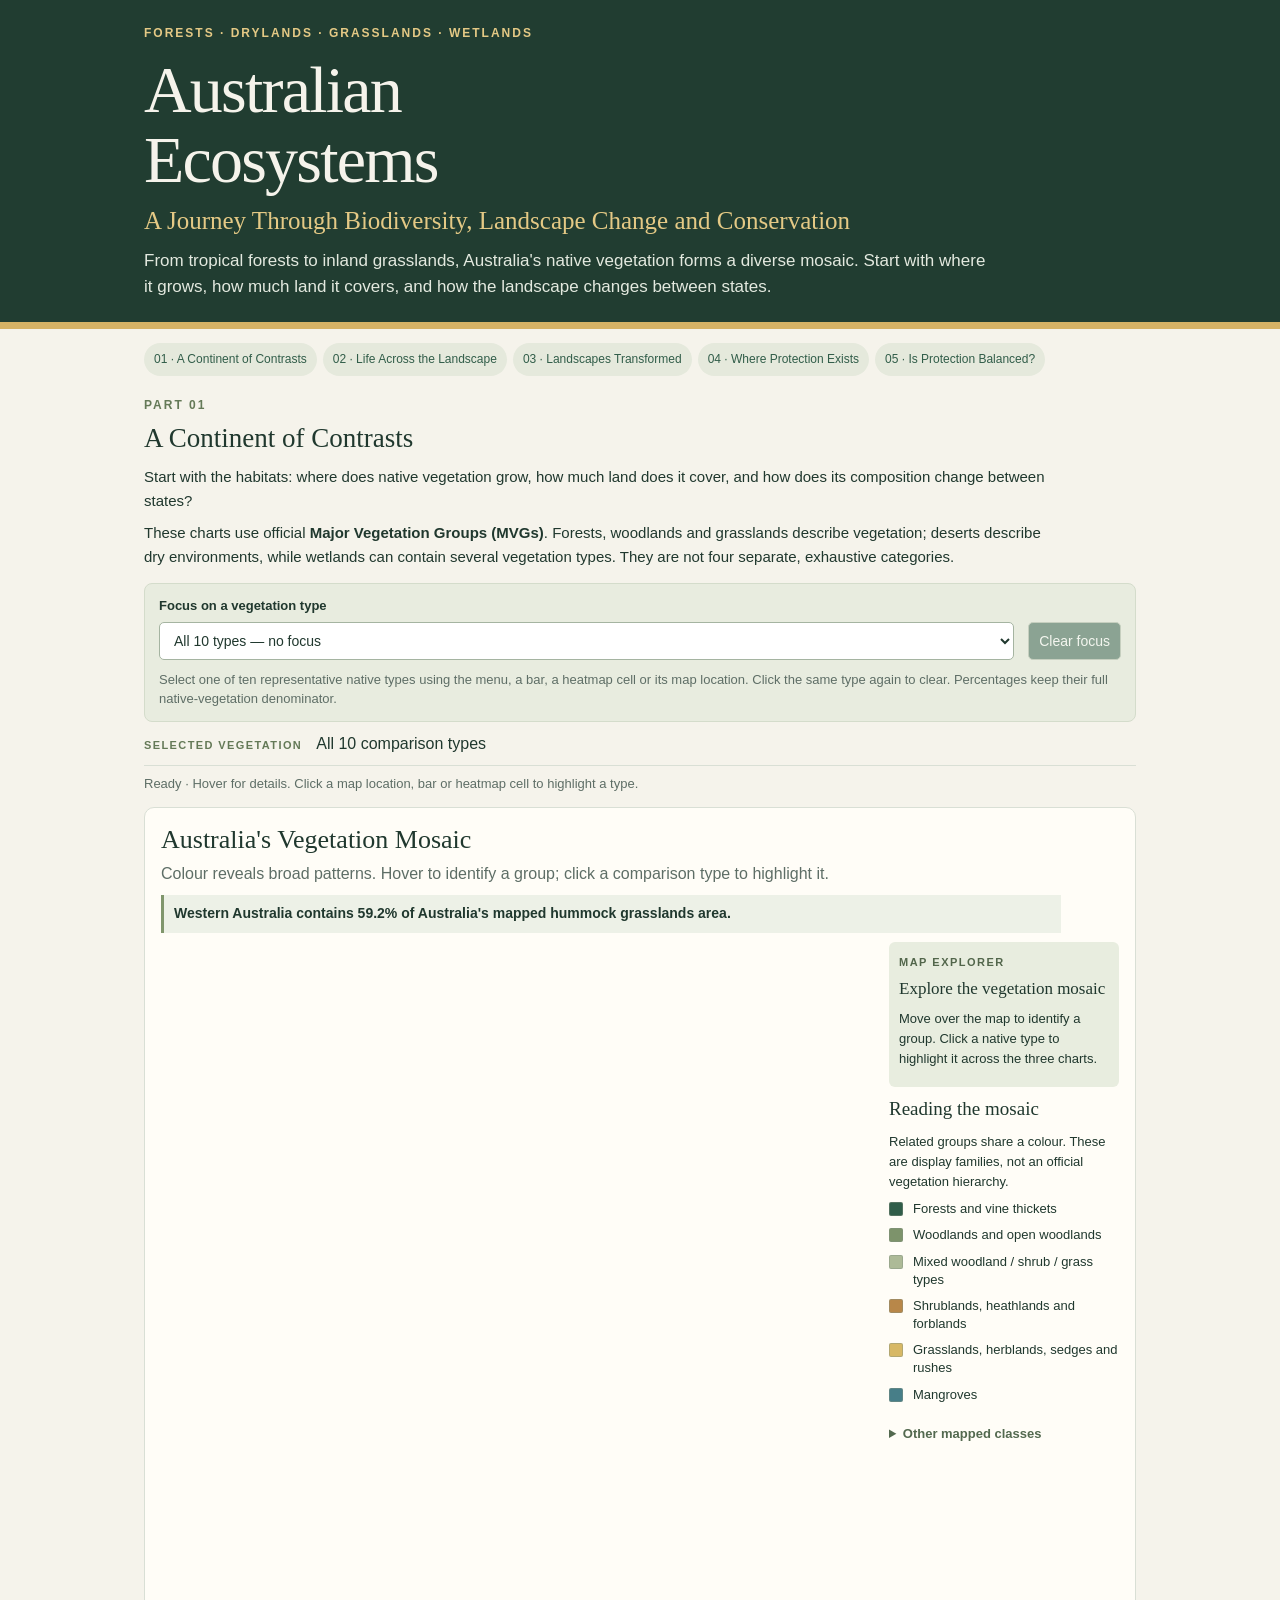
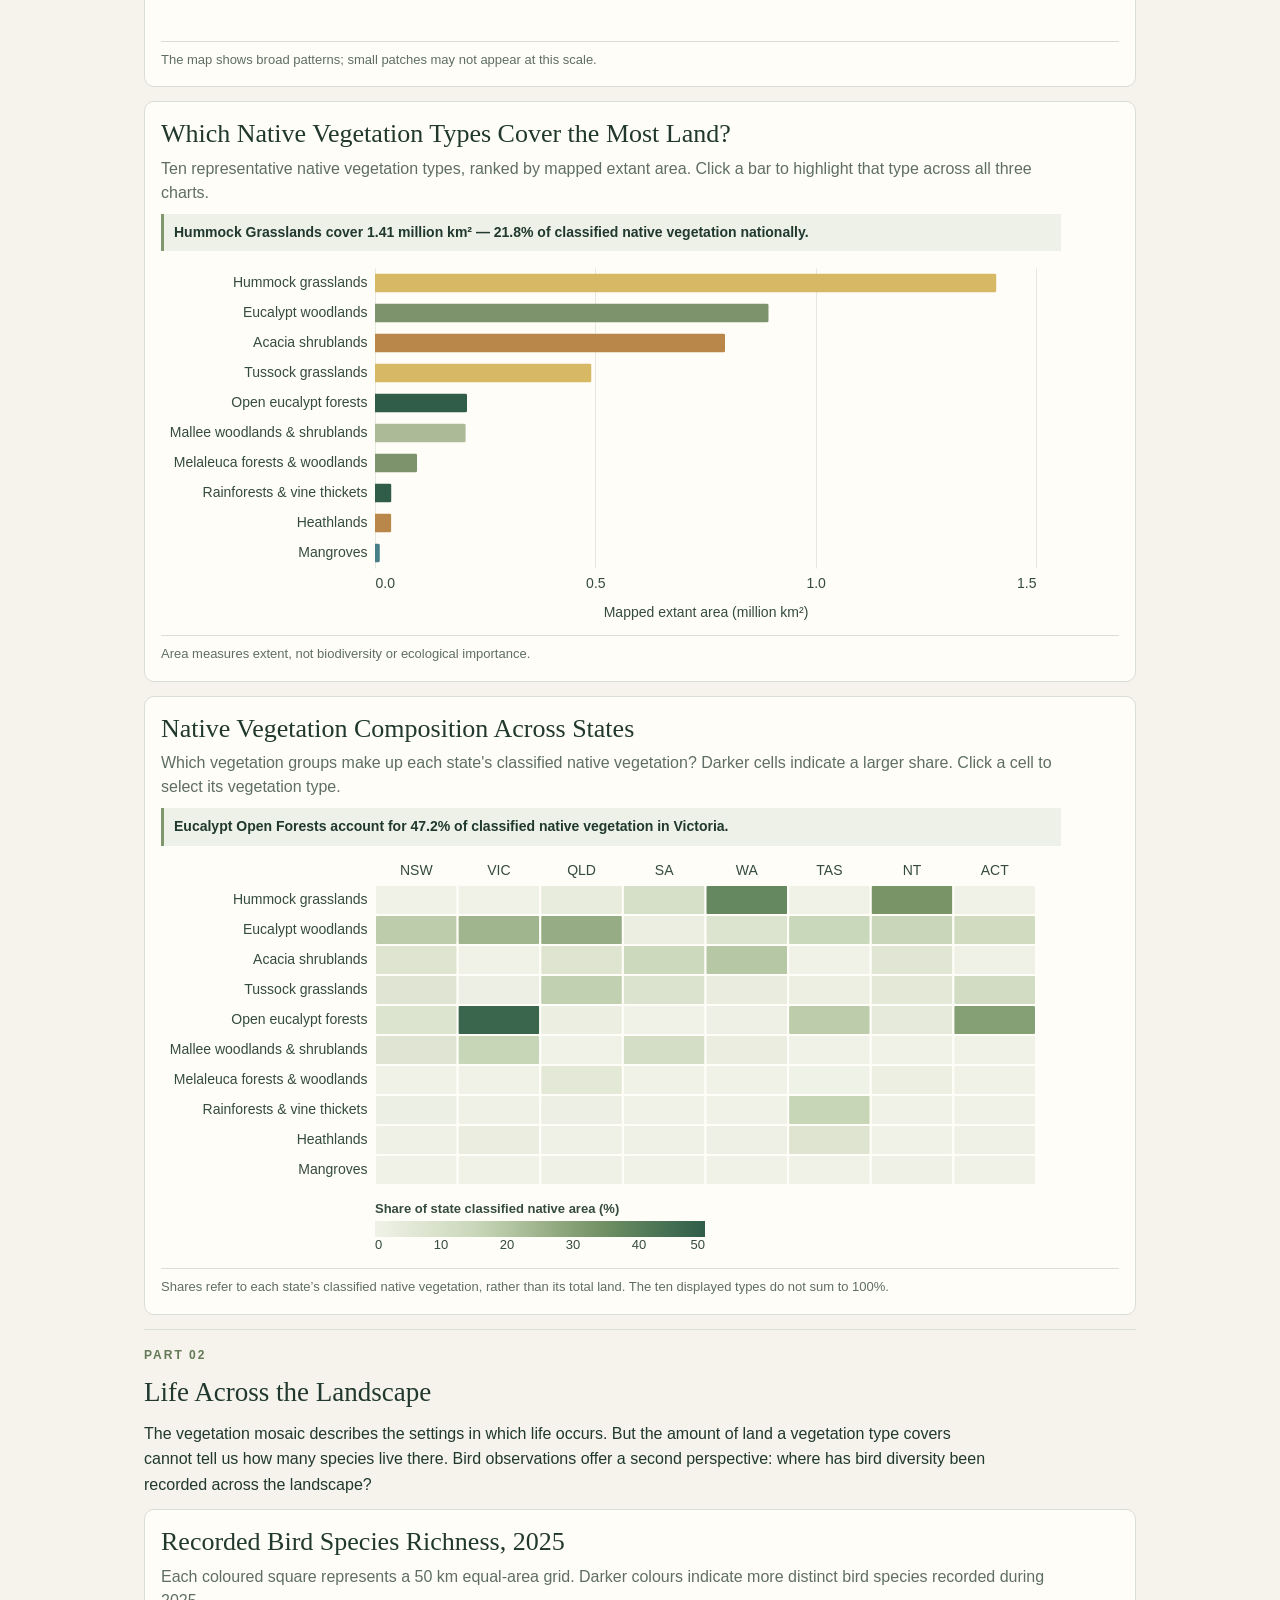
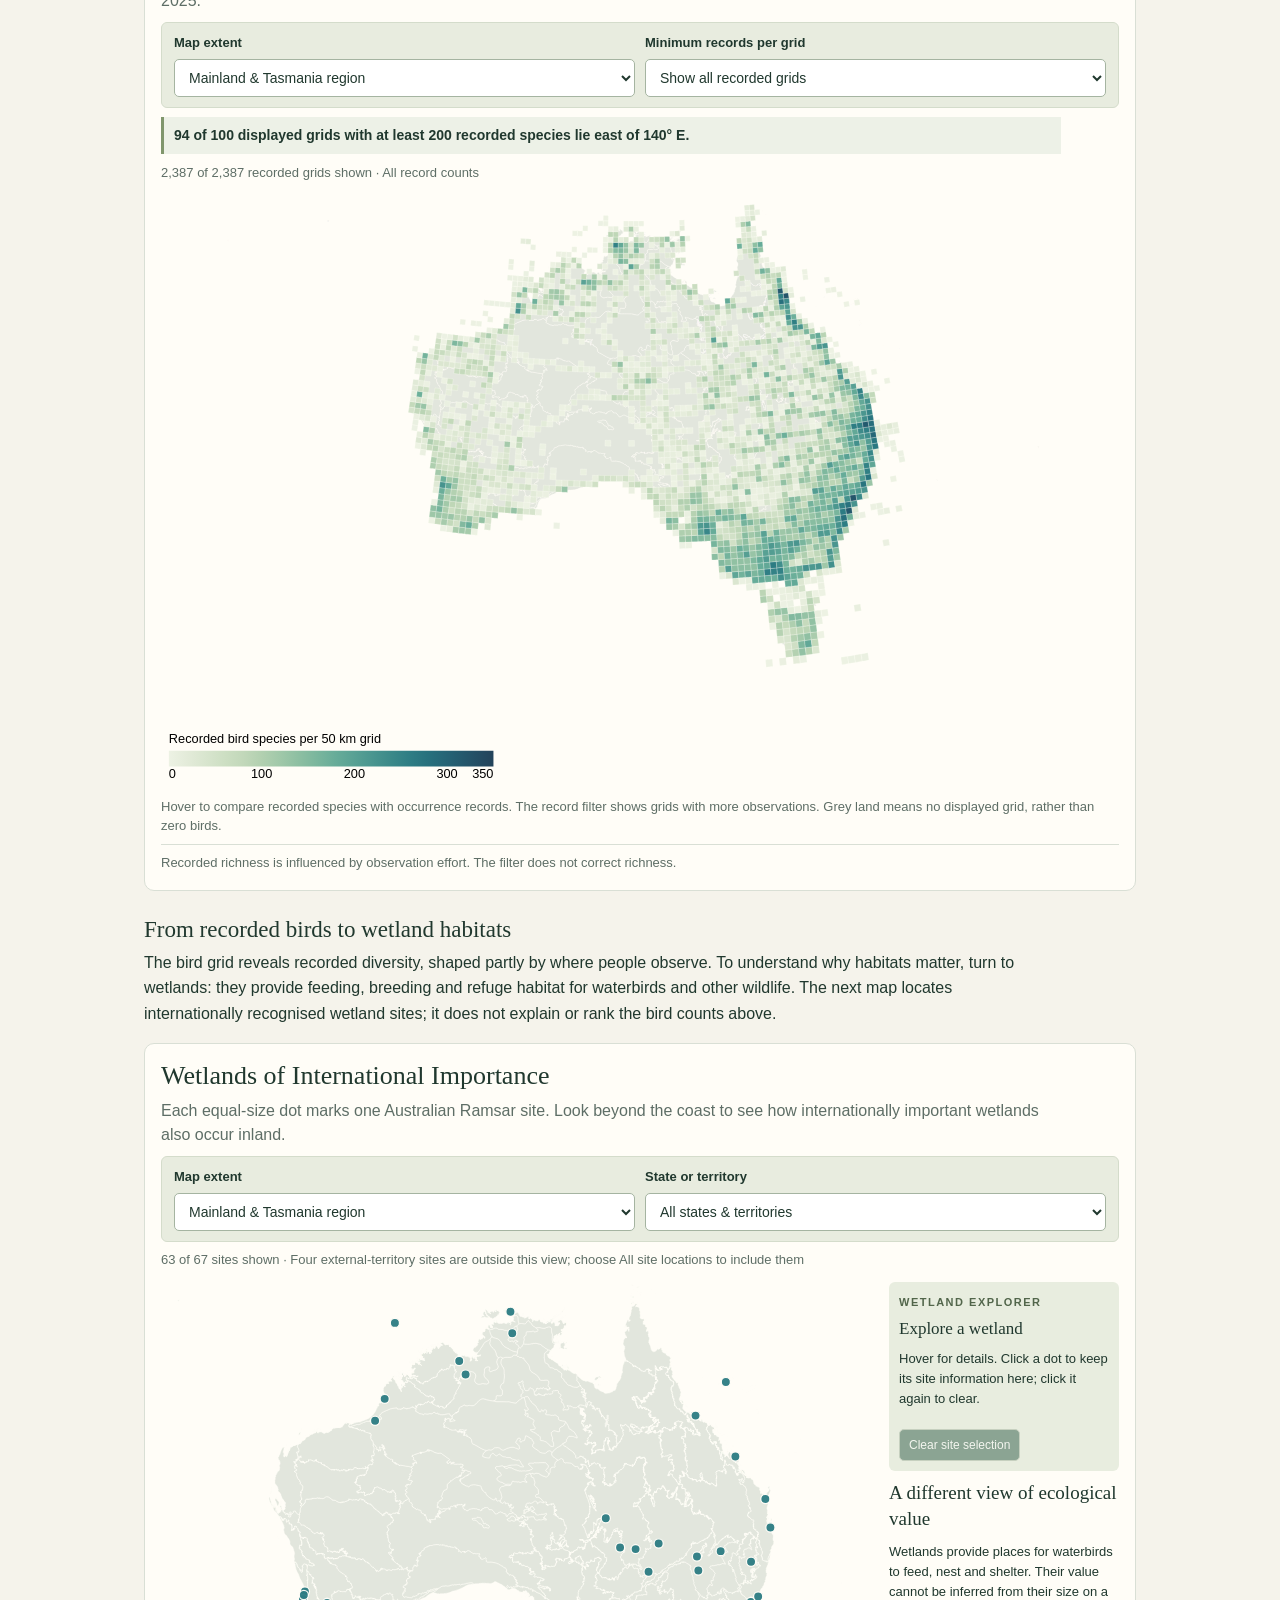
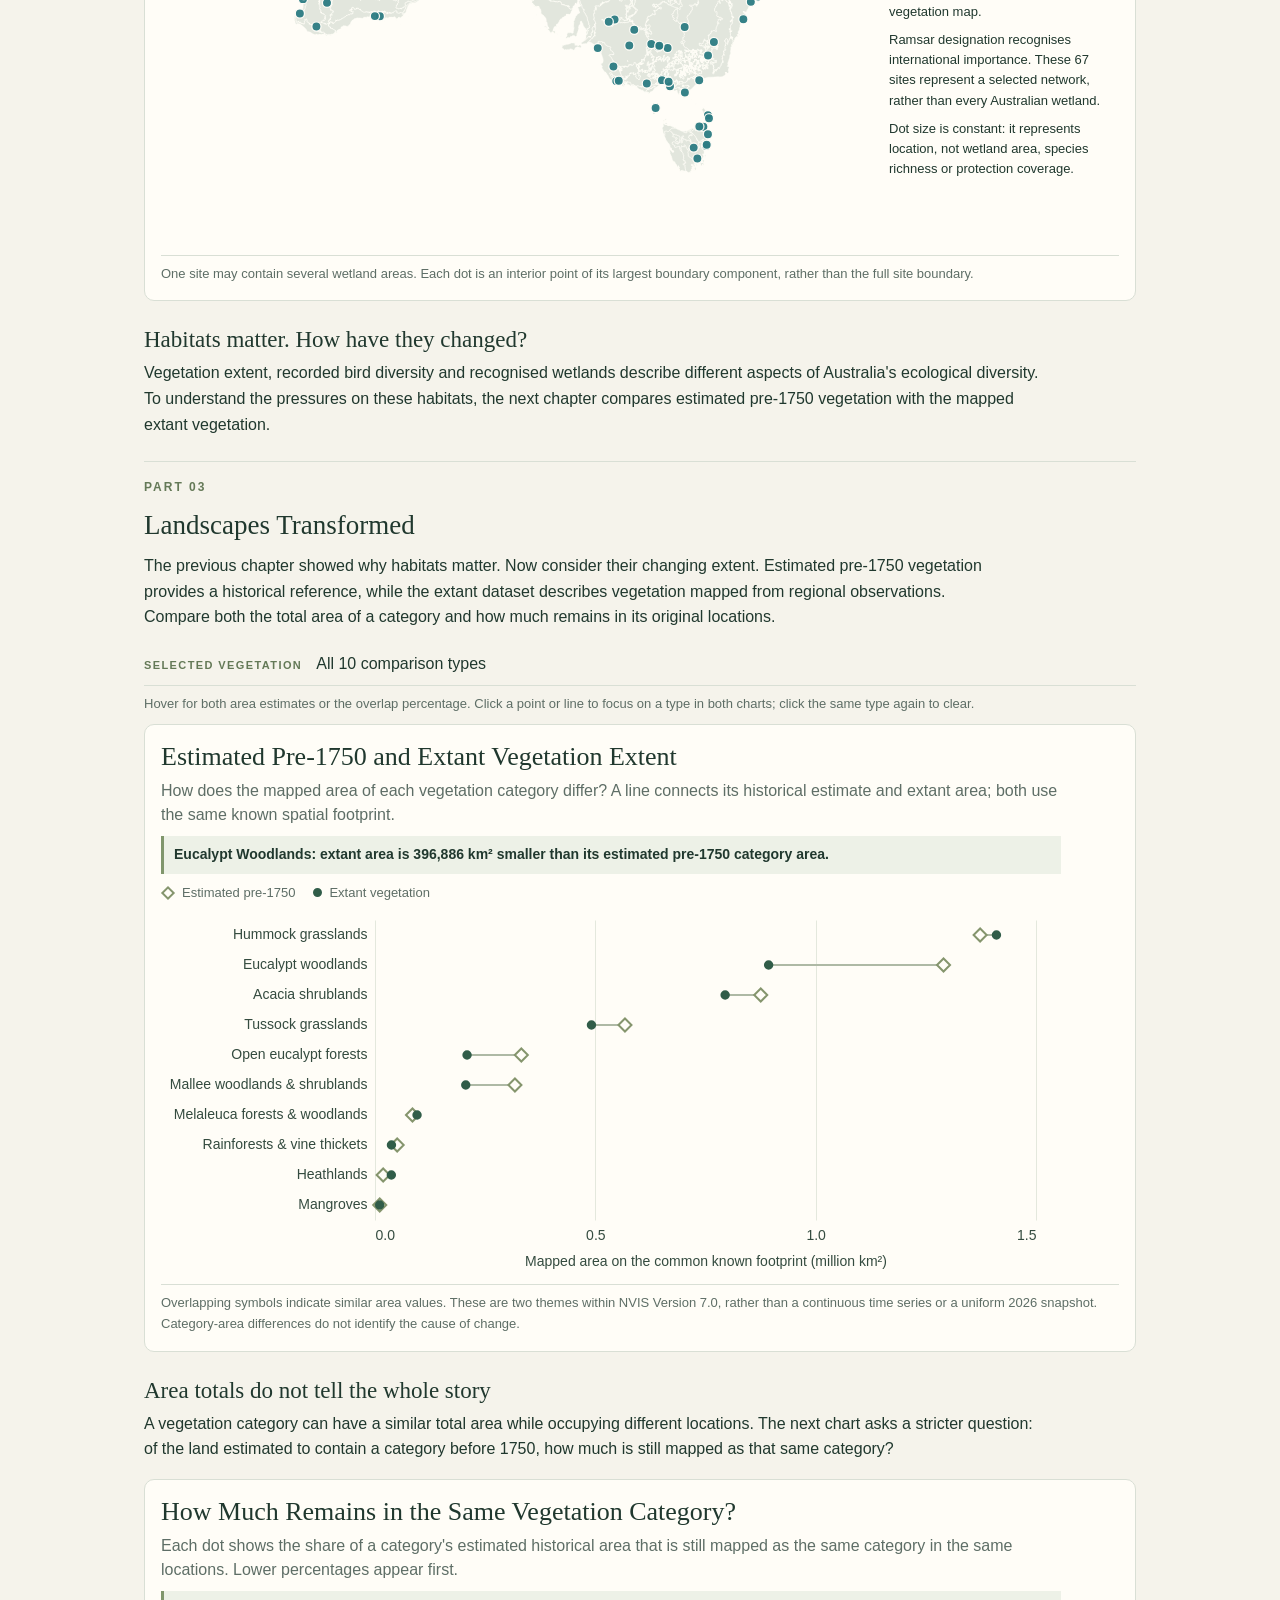
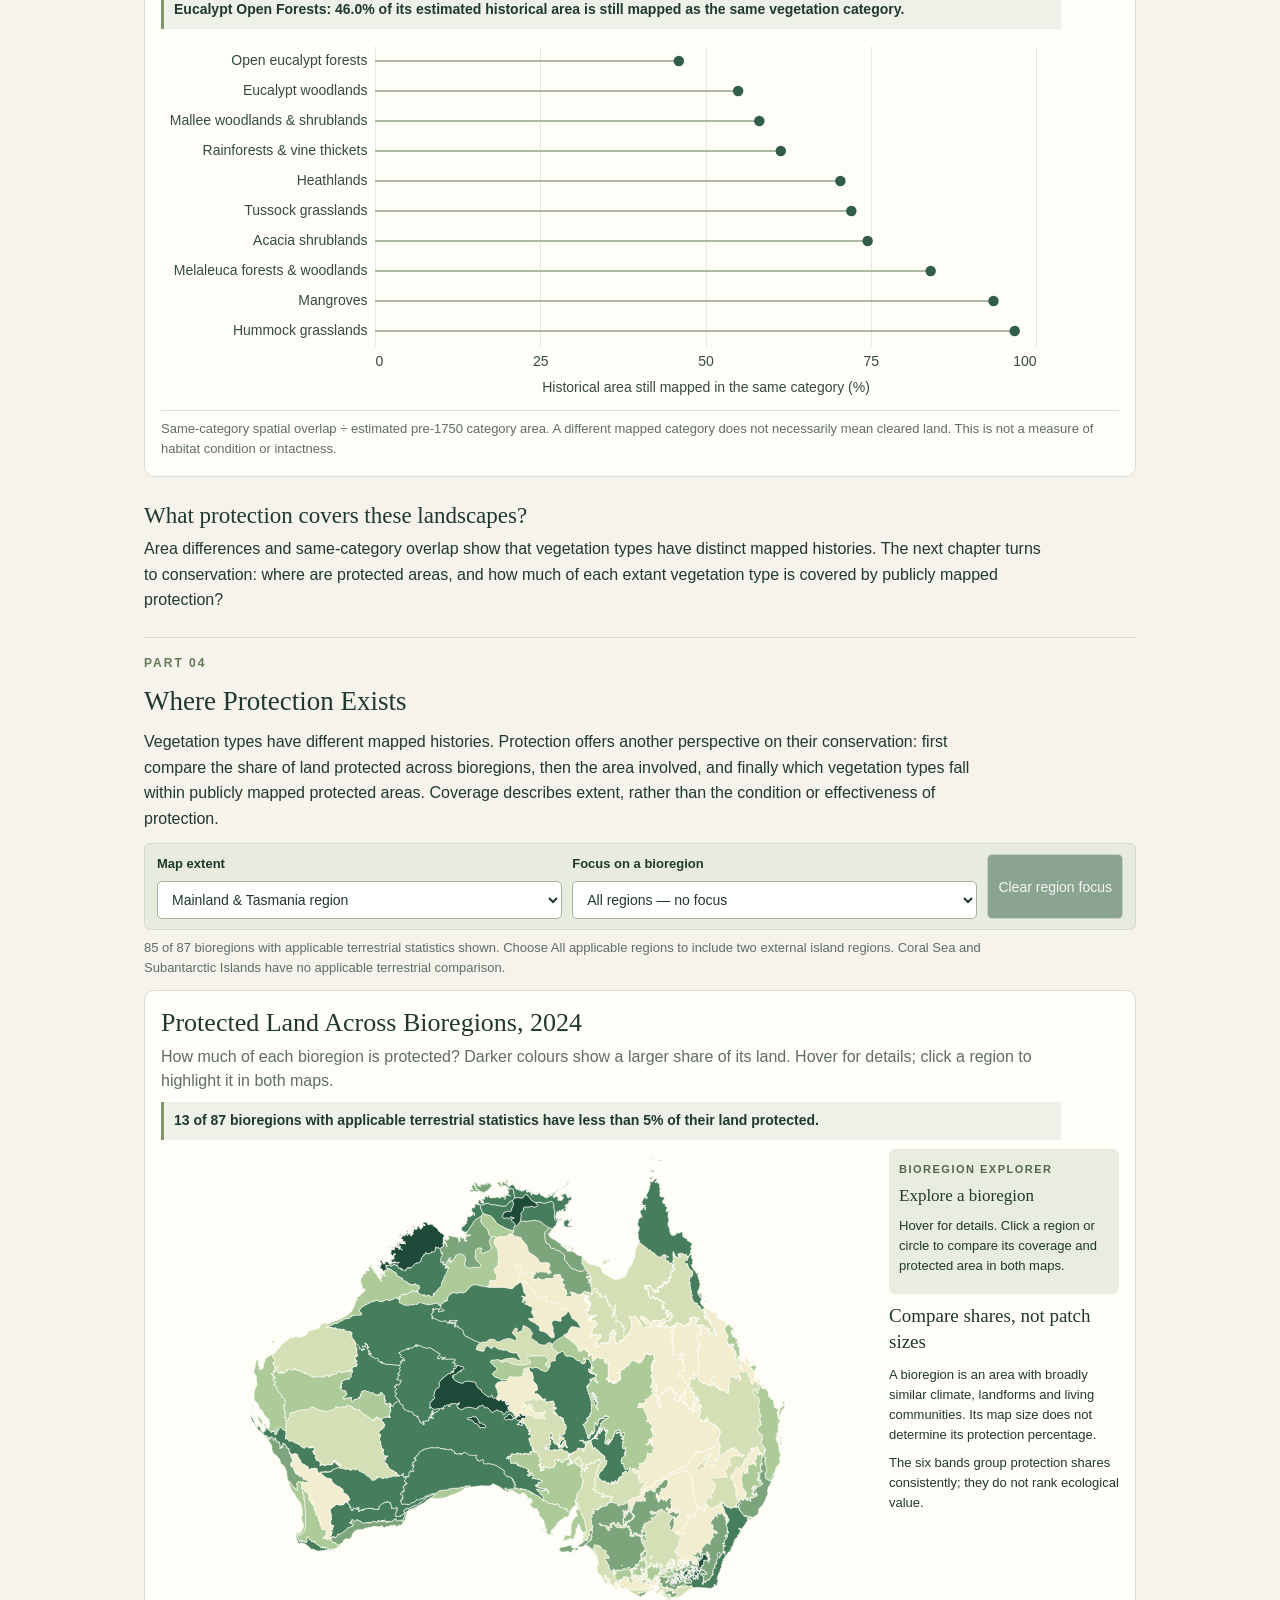
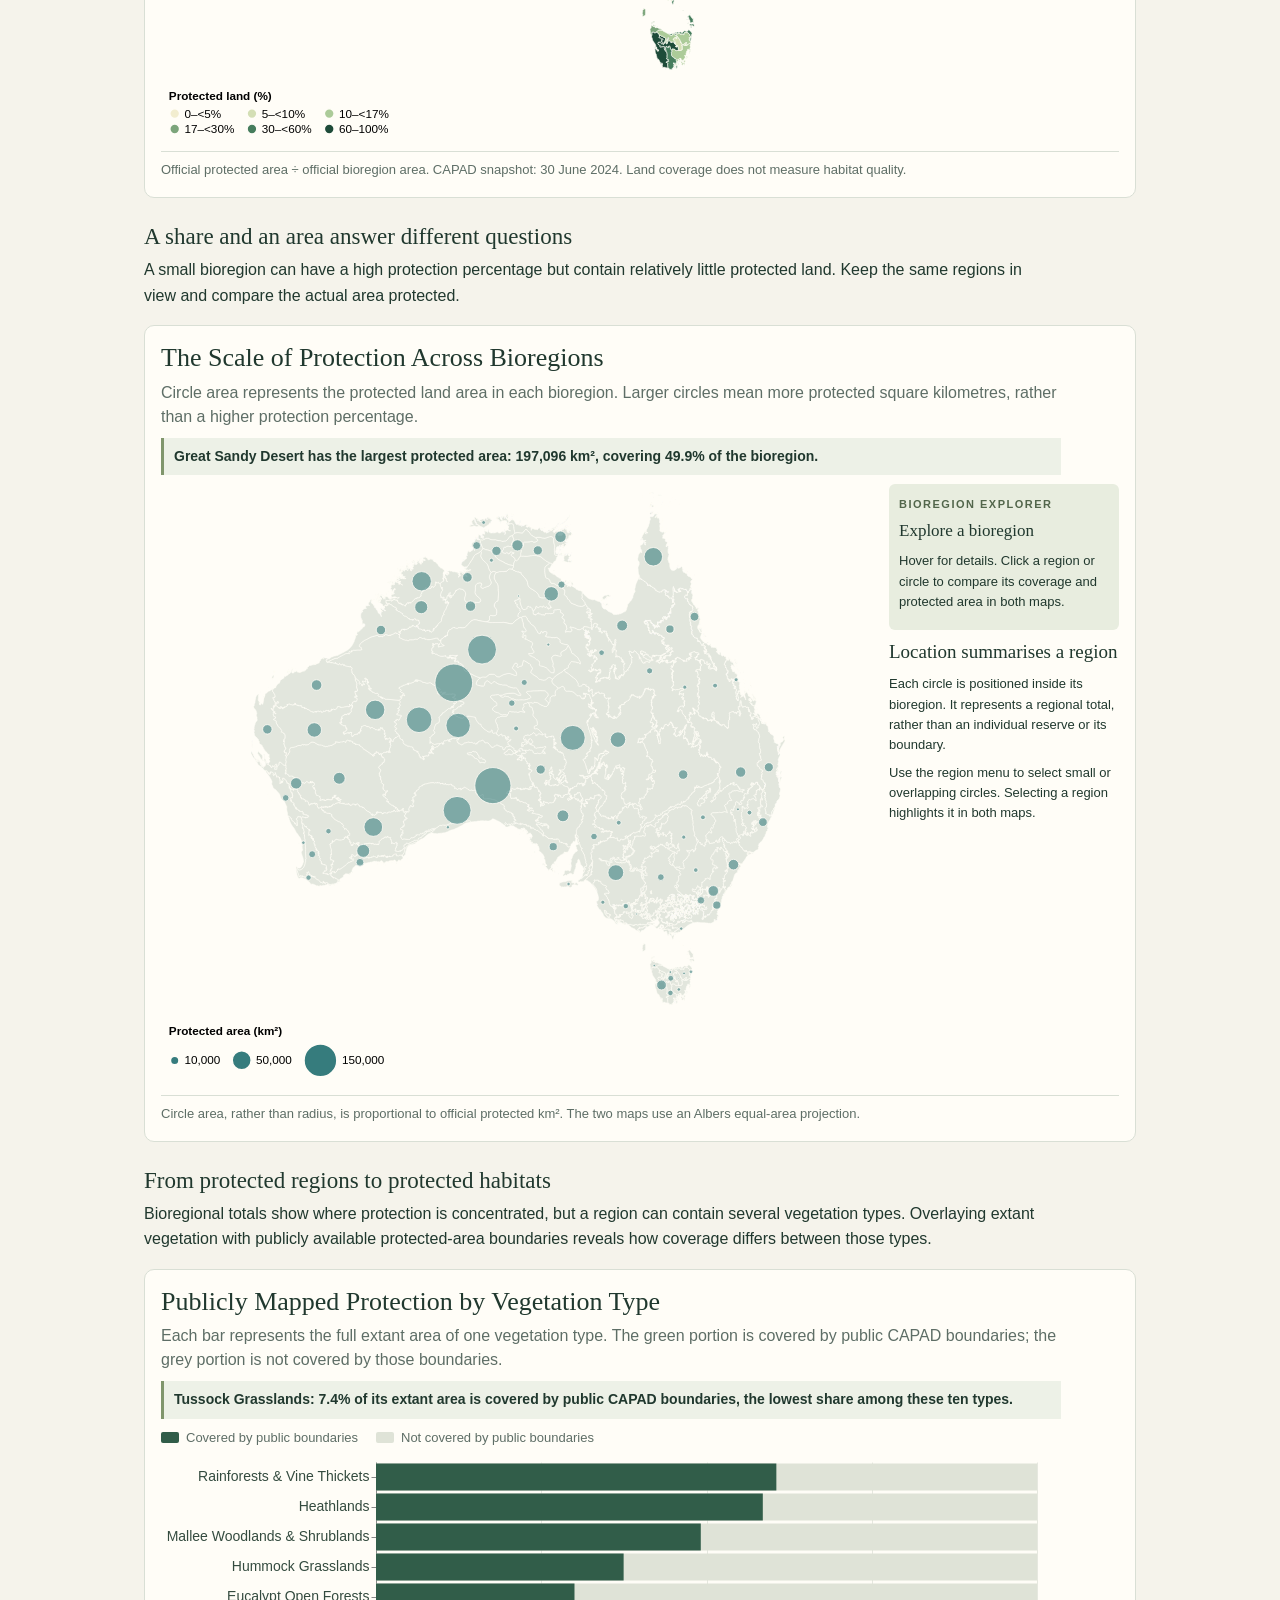
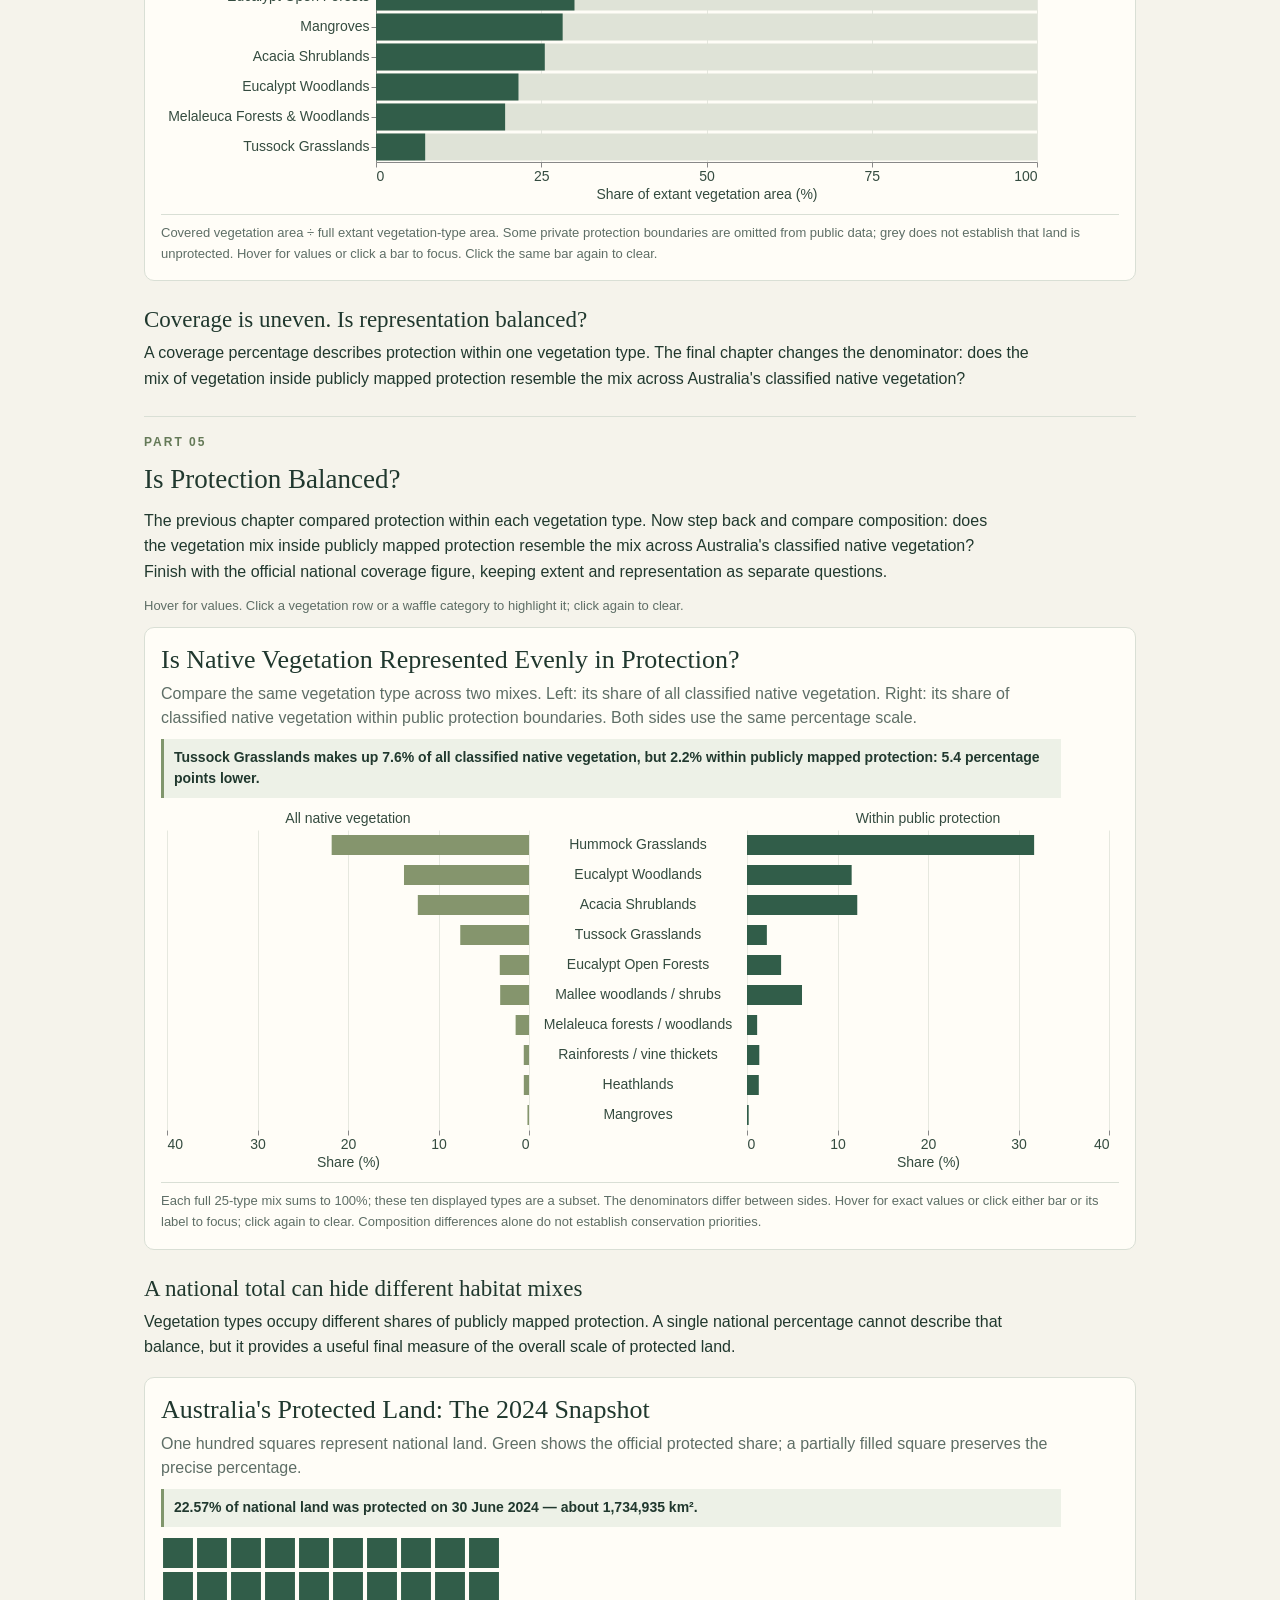
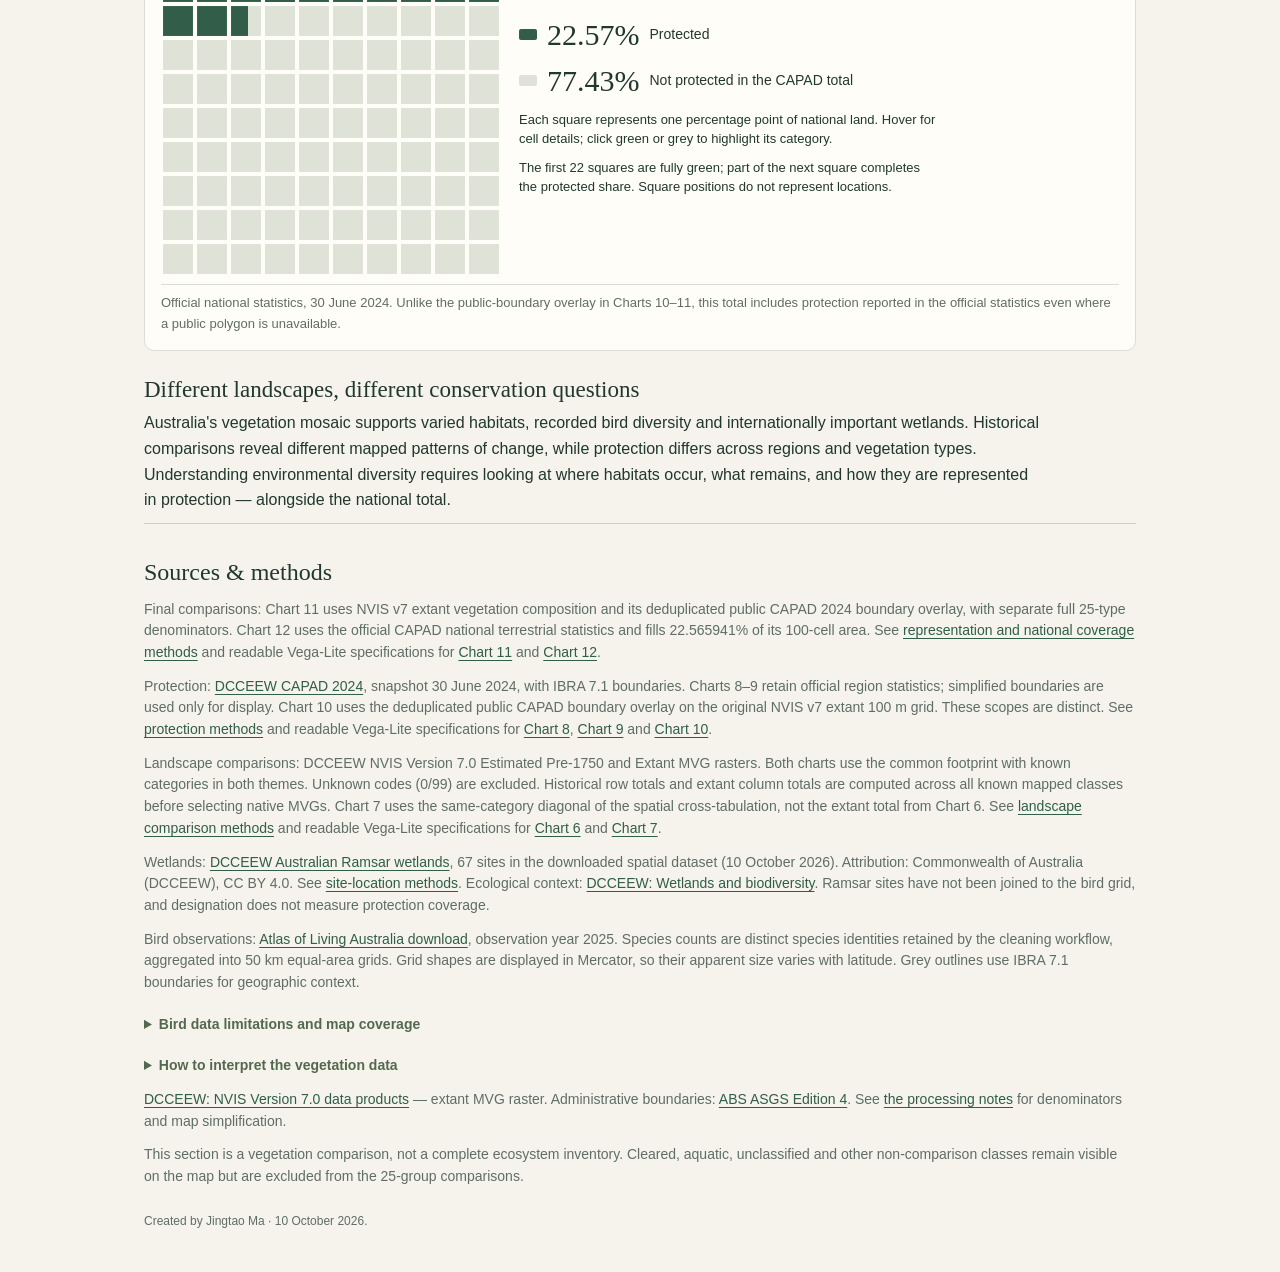
==== index.html @ 385d5d10 "Change waffle text and match coverage legend colours" ====
<!doctype html>
<html lang="en"><head><meta charset="utf-8"><meta name="viewport" content="width=device-width, initial-scale=1"><title>Australian Ecosystems</title><link rel="stylesheet" href="styles.css?v=15"><script defer src="vendor/vega.min.js"></script><script defer src="vendor/vega-lite.min.js"></script><script defer src="vendor/vega-embed.min.js"></script><script defer src="app.js?v=5"></script><script defer src="birds.js?v=4"></script><script defer src="wetlands.js?v=3"></script><script defer src="landscapes.js?v=2"></script><script defer src="protection.js?v=6"></script><script defer src="balance.js?v=5"></script></head>

<body><header><div class="wrap"><div class="eyebrow">FORESTS · DRYLANDS · GRASSLANDS · WETLANDS</div><h1>Australian<br>Ecosystems</h1><p class="hero-subtitle">A Journey Through Biodiversity, Landscape Change and Conservation</p><p class="intro">From tropical forests to inland grasslands, Australia's native vegetation forms a diverse mosaic. Start with where it grows, how much land it covers, and how the landscape changes between states.</p></div></header>

<main class="wrap"><nav class="chapter-nav" aria-label="Story chapters"><a href="#part-1">01 · A Continent of Contrasts</a><a href="#part-2">02 · Life Across the Landscape</a><a href="#part-3">03 · Landscapes Transformed</a><a href="#part-4">04 · Where Protection Exists</a><a href="#part-5">05 · Is Protection Balanced?</a></nav><section class="context chapter-intro" id="part-1"><div><div class="eyebrow">PART 01</div><h2>A Continent of Contrasts</h2><p class="chapter-lead">Start with the habitats: where does native vegetation grow, how much land does it cover, and how does its composition change between states?</p><p>These charts use official <strong>Major Vegetation Groups (MVGs)</strong>. Forests, woodlands and grasslands describe vegetation; deserts describe dry environments, while wetlands can contain several vegetation types. They are not four separate, exhaustive categories.</p></div></section>
<section class="controls" aria-label="Shared chart controls"><div class="focus-control"><label for="focus">Focus on a vegetation type</label><select id="focus"><option value="0">All 10 types — no focus</option></select></div><button id="clear" type="button">Clear focus</button><p>Select one of ten representative native types using the menu, a bar, a heatmap cell or its map location. Click the same type again to clear. Percentages keep their full native-vegetation denominator.</p></section>
<div class="selection-strip"><span>SELECTED VEGETATION</span><strong id="selection-name">All 10 comparison types</strong></div><p id="status" role="status" aria-live="polite">Loading vegetation data…</p>

<article class="chart-card" id="chart-1"><div class="card-heading"><h2>Australia's Vegetation Mosaic</h2><p>Colour reveals broad patterns. Hover to identify a group; click a comparison type to highlight it.</p></div><div class="insight inline"><strong id="map-insight"></strong></div><div class="map-layout"><div id="map" class="chart" aria-label="Categorical map of Australia's extant vegetation"></div><aside><div class="map-inspector"><span class="inspector-label">MAP EXPLORER</span><h3 id="map-type">Explore the vegetation mosaic</h3><p id="map-type-note">Move over the map to identify a group. Click a native type to highlight it across the three charts.</p></div><h3>Reading the mosaic</h3><p>Related groups share a colour. These are display families, not an official vegetation hierarchy.</p><div id="legend"></div><details><summary>Other mapped classes</summary><div id="other-legend"></div></details></aside></div><p class="method">The map shows broad patterns; small patches may not appear at this scale.</p></article>

<article class="chart-card" id="chart-2"><div class="card-heading"><h2>Which Native Vegetation Types Cover the Most Land?</h2><p>Ten representative native vegetation types, ranked by mapped extant area. Click a bar to highlight that type across all three charts.</p></div><div class="insight inline"><strong id="area-insight"></strong></div><div id="bar" class="chart" aria-label="Horizontal bar chart of native vegetation areas"></div><p class="method">Area measures extent, not biodiversity or ecological importance.</p></article>

<article class="chart-card" id="chart-3"><div class="card-heading"><h2>Native Vegetation Composition Across States</h2><p>Which vegetation groups make up each state's classified native vegetation? Darker cells indicate a larger share. Click a cell to select its vegetation type.</p></div><div class="insight inline"><strong id="state-insight"></strong></div><div id="heatmap" class="chart" aria-label="Heatmap of native vegetation composition by state and territory"></div><p class="method">Shares refer to each state’s classified native vegetation, rather than its total land. The ten displayed types do not sum to 100%.</p></article>

<section class="planned-part" id="part-2" aria-labelledby="part-2-title"><div class="eyebrow">PART 02</div><h2 id="part-2-title">Life Across the Landscape</h2><p class="chapter-lead">The vegetation mosaic describes the settings in which life occurs. But the amount of land a vegetation type covers cannot tell us how many species live there. Bird observations offer a second perspective: where has bird diversity been recorded across the landscape?</p>
<article class="chart-card" id="chart-4"><div class="card-heading"><h2>Recorded Bird Species Richness, 2025</h2><p>Each coloured square represents a 50 km equal-area grid. Darker colours indicate more distinct bird species recorded during 2025.</p></div>
<div class="bird-controls"><div><label for="bird-view">Map extent</label><select id="bird-view"><option value="regional">Mainland &amp; Tasmania region</option><option value="all">All downloaded grid locations</option></select></div><div><label for="bird-minimum">Minimum records per grid</label><select id="bird-minimum"><option value="0">Show all recorded grids</option><option value="100">At least 100 records</option><option value="1000">At least 1,000 records</option></select></div></div>
<div class="insight inline"><strong id="bird-insight">Loading the recorded-diversity pattern…</strong></div><p id="bird-status" role="status" aria-live="polite">Loading bird observations…</p><div id="bird-map" class="chart bird-full-width" aria-label="Bin map of recorded bird species richness in 2025"></div><p class="chart-reading">Hover to compare recorded species with occurrence records. The record filter shows grids with more observations. Grey land means no displayed grid, rather than zero birds.</p><p class="method">Recorded richness is influenced by observation effort. The filter does not correct richness.</p></article>
<div class="story-bridge"><h3>From recorded birds to wetland habitats</h3><p>The bird grid reveals recorded diversity, shaped partly by where people observe. To understand why habitats matter, turn to wetlands: they provide feeding, breeding and refuge habitat for waterbirds and other wildlife. The next map locates internationally recognised wetland sites; it does not explain or rank the bird counts above.</p></div>
<article class="chart-card" id="chart-5"><div class="card-heading"><h2>Wetlands of International Importance</h2><p>Each equal-size dot marks one Australian Ramsar site. Look beyond the coast to see how internationally important wetlands also occur inland.</p></div>
<div class="bird-controls"><div><label for="wetland-view">Map extent</label><select id="wetland-view"><option value="regional">Mainland &amp; Tasmania region</option><option value="all">All site locations</option></select></div><div><label for="wetland-state">State or territory</label><select id="wetland-state"><option value="all">All states &amp; territories</option><option value="ACT">Australian Capital Territory</option><option value="NSW">New South Wales</option><option value="NT">Northern Territory</option><option value="QLD">Queensland</option><option value="SA">South Australia</option><option value="TAS">Tasmania</option><option value="VIC">Victoria</option><option value="WA">Western Australia</option><option value="EXT">External territories</option></select></div></div>
<p id="wetland-status" role="status" aria-live="polite">Loading wetland sites…</p><div class="map-layout"><div id="wetland-map" class="chart" aria-label="Dot map of Australia's Ramsar wetland sites"></div><aside><div class="map-inspector"><span class="inspector-label">WETLAND EXPLORER</span><h3 id="wetland-name">Explore a wetland</h3><p id="wetland-detail">Hover for details. Click a dot to keep its site information here.</p><button id="wetland-clear" type="button">Clear site selection</button></div><h3>A different view of ecological value</h3><p>Wetlands provide places for waterbirds to feed, nest and shelter. Their value cannot be inferred from their size on a vegetation map.</p><p>Ramsar designation recognises international importance. These 67 sites represent a selected network, rather than every Australian wetland.</p><p>Dot size is constant: it represents location, not wetland area, species richness or protection coverage.</p></aside></div><p class="method">One site may contain several wetland areas. Each dot is an interior point of its largest boundary component, rather than the full site boundary.</p></article>
<div class="story-bridge chapter-close"><h3>Habitats matter. How have they changed?</h3><p>Vegetation extent, recorded bird diversity and recognised wetlands describe different aspects of Australia's ecological diversity. To understand the pressures on these habitats, the next chapter compares estimated pre-1750 vegetation with the mapped extant vegetation.</p></div></section>
<section class="planned-part" id="part-3" aria-labelledby="part-3-title"><div class="eyebrow">PART 03</div><h2 id="part-3-title">Landscapes Transformed</h2><p class="chapter-lead">The previous chapter showed why habitats matter. Now consider their changing extent. Estimated pre-1750 vegetation provides a historical reference, while the extant dataset describes vegetation mapped from regional observations. Compare both the total area of a category and how much remains in its original locations.</p>
<div class="selection-strip"><span>SELECTED VEGETATION</span><strong id="landscape-selection">All 10 comparison types</strong></div><p id="landscape-status" role="status" aria-live="polite">Loading landscape comparisons…</p>
<article class="chart-card" id="chart-6"><div class="card-heading"><h2>Estimated Pre-1750 and Extant Vegetation Extent</h2><p>How does the mapped area of each vegetation category differ? A line connects its historical estimate and extant area; both use the same known spatial footprint.</p></div><div class="insight inline"><strong id="extent-insight"></strong></div><div class="period-key" aria-label="Point legend"><span><i class="period-dot historical"></i>Estimated pre-1750</span><span><i class="period-dot extant"></i>Extant vegetation</span></div><div id="extent-chart" class="chart" aria-label="Connected dot plot comparing historical and extant vegetation category area"></div><p class="method">Overlapping symbols indicate similar area values. These are two themes within NVIS Version 7.0, rather than a continuous time series or a uniform 2026 snapshot. Category-area differences do not identify the cause of change.</p></article>
<div class="story-bridge"><h3>Area totals do not tell the whole story</h3><p>A vegetation category can have a similar total area while occupying different locations. The next chart asks a stricter question: of the land estimated to contain a category before 1750, how much is still mapped as that same category?</p></div>
<article class="chart-card" id="chart-7"><div class="card-heading"><h2>How Much Remains in the Same Vegetation Category?</h2><p>Each dot shows the share of a category's estimated historical area that is still mapped as the same category in the same locations. Lower percentages appear first.</p></div><div class="insight inline"><strong id="remaining-insight"></strong></div><div id="remaining-chart" class="chart" aria-label="Lollipop chart showing historical area still mapped in the same vegetation category"></div><p class="method">Same-category spatial overlap ÷ estimated pre-1750 category area. A different mapped category does not necessarily mean cleared land. This is not a measure of habitat condition or intactness.</p></article>
<div class="story-bridge chapter-close"><h3>What protection covers these landscapes?</h3><p>Area differences and same-category overlap show that vegetation types have distinct mapped histories. The next chapter turns to conservation: where are protected areas, and how much of each extant vegetation type is covered by publicly mapped protection?</p></div></section>
<section class="planned-part" id="part-4" aria-labelledby="part-4-title"><div class="eyebrow">PART 04</div><h2 id="part-4-title">Where Protection Exists</h2><p class="chapter-lead">Vegetation types have different mapped histories. Protection offers another perspective on their conservation: first compare the share of land protected across bioregions, then the area involved, and finally which vegetation types fall within publicly mapped protected areas. Coverage describes extent, rather than the condition or effectiveness of protection.</p>
<div class="bird-controls"><div><label for="protection-view">Map extent</label><select id="protection-view"><option value="regional">Mainland &amp; Tasmania region</option><option value="all">All applicable regions</option></select></div><div><label for="protection-region">Focus on a bioregion</label><select id="protection-region"><option value="">All regions — no focus</option></select></div><button id="protection-clear" type="button">Clear region focus</button></div><p id="protection-status" role="status" aria-live="polite">Loading protection data…</p>
<article class="chart-card" id="chart-8"><div class="card-heading"><h2>Protected Land Across Bioregions, 2024</h2><p>How much of each bioregion is protected? Darker colours show a larger share of its land. Hover for details; click a region to highlight it in both maps.</p></div><div class="insight inline"><strong id="protection-insight"></strong></div><div class="map-layout"><div id="protection-map" class="chart" aria-label="Choropleth of official bioregional protection percentage"></div><aside><div class="map-inspector"><span class="inspector-label">BIOREGION EXPLORER</span><h3 id="protection-name-8">Explore a bioregion</h3><p id="protection-detail-8"></p></div><h3>Compare shares, not patch sizes</h3><p>A bioregion is an area with broadly similar climate, landforms and living communities. Its map size does not determine its protection percentage.</p><p>The six bands group protection shares consistently; they do not rank ecological value.</p></aside></div><p class="method">Official protected area ÷ official bioregion area. CAPAD snapshot: 30 June 2024. Land coverage does not measure habitat quality.</p></article>
<div class="story-bridge"><h3>A share and an area answer different questions</h3><p>A small bioregion can have a high protection percentage but contain relatively little protected land. Keep the same regions in view and compare the actual area protected.</p></div>
<article class="chart-card" id="chart-9"><div class="card-heading"><h2>The Scale of Protection Across Bioregions</h2><p>Circle area represents the protected land area in each bioregion. Larger circles mean more protected square kilometres, rather than a higher protection percentage.</p></div><div class="insight inline"><strong id="protection-area-insight"></strong></div><div class="map-layout"><div id="protection-symbols" class="chart" aria-label="Proportional symbol map of protected area by bioregion"></div><aside><div class="map-inspector"><span class="inspector-label">BIOREGION EXPLORER</span><h3 id="protection-name-9">Explore a bioregion</h3><p id="protection-detail-9"></p></div><h3>Location summarises a region</h3><p>Each circle is positioned inside its bioregion. It represents a regional total, rather than an individual reserve or its boundary.</p><p>Use the region menu to select small or overlapping circles. Selecting a region highlights it in both maps.</p></aside></div><p class="method">Circle area, rather than radius, is proportional to official protected km². The two maps use an Albers equal-area projection.</p></article>
<div class="story-bridge"><h3>From protected regions to protected habitats</h3><p>Bioregional totals show where protection is concentrated, but a region can contain several vegetation types. Overlaying extant vegetation with publicly available protected-area boundaries reveals how coverage differs between those types.</p></div>
<article class="chart-card" id="chart-10"><div class="card-heading"><h2>Publicly Mapped Protection by Vegetation Type</h2><p>Each bar represents the full extant area of one vegetation type. The green portion is covered by public CAPAD boundaries; the grey portion is not covered by those boundaries.</p></div><div class="insight inline"><strong id="vegetation-protection-insight"></strong></div><div class="period-key"><span><i class="coverage-key covered"></i>Covered by public boundaries</span><span><i class="coverage-key"></i>Not covered by public boundaries</span></div><div id="vegetation-protection" class="chart" aria-label="Stacked bars comparing publicly mapped protection coverage by vegetation type"></div><p class="method">Covered vegetation area ÷ full extant vegetation-type area. Some private protection boundaries are omitted from public data; grey does not establish that land is unprotected. Hover for values or click a bar to focus. Click the same bar again to clear.</p></article>
<div class="story-bridge chapter-close"><h3>Coverage is uneven. Is representation balanced?</h3><p>A coverage percentage describes protection within one vegetation type. The final chapter changes the denominator: does the mix of vegetation inside publicly mapped protection resemble the mix across Australia's classified native vegetation?</p></div></section>
<section class="planned-part" id="part-5" aria-labelledby="part-5-title"><div class="eyebrow">PART 05</div><h2 id="part-5-title">Is Protection Balanced?</h2><p class="chapter-lead">The previous chapter compared protection within each vegetation type. Now step back and compare composition: does the vegetation mix inside publicly mapped protection resemble the mix across Australia's classified native vegetation? Finish with the official national coverage figure, keeping extent and representation as separate questions.</p><p id="balance-status" role="status" aria-live="polite">Loading final comparisons…</p>
<article class="chart-card" id="chart-11"><div class="card-heading"><h2>Is Native Vegetation Represented Evenly in Protection?</h2><p>Compare the same vegetation type across two mixes. Left: its share of all classified native vegetation. Right: its share of classified native vegetation within public protection boundaries. Both sides use the same percentage scale.</p></div><div class="insight inline"><strong id="representation-insight"></strong></div><div id="representation-chart" class="chart" aria-label="Butterfly chart comparing vegetation composition nationally and within publicly mapped protection"></div><p class="method">Each full 25-type mix sums to 100%; these ten displayed types are a subset. The denominators differ between sides. Hover for exact values or click either bar or its label to focus; click again to clear. Composition differences alone do not establish conservation priorities.</p></article>
<div class="story-bridge"><h3>A national total can hide different habitat mixes</h3><p>Vegetation types occupy different shares of publicly mapped protection. A single national percentage cannot describe that balance, but it provides a useful final measure of the overall scale of protected land.</p></div>
<article class="chart-card" id="chart-12"><div class="card-heading"><h2>Australia's Protected Land: The 2024 Snapshot</h2><p>One hundred squares represent national land. Green shows the official protected share; a partially filled square preserves the precise percentage.</p></div><div class="insight inline"><strong id="national-insight"></strong></div><div class="waffle-layout"><div id="national-waffle" class="chart" aria-label="One hundred-cell waffle chart of official national protected land coverage"></div><aside><div class="national-stat"><span class="coverage-key covered"></span><strong id="national-protected-value"></strong><span>Protected</span></div><div class="national-stat"><span class="coverage-key"></span><strong id="national-remainder-value"></strong><span>Not protected in the CAPAD total</span></div><p id="waffle-detail"></p><p>The first 22 squares are fully green; part of the next square completes the protected share. Square positions do not represent locations.</p></aside></div><p class="method">Official national statistics, 30 June 2024. Unlike the public-boundary overlay in Charts 10–11, this total includes protection reported in the official statistics even where a public polygon is unavailable.</p></article>
<div class="story-bridge chapter-close"><h3>Different landscapes, different conservation questions</h3><p>Australia's vegetation mosaic supports varied habitats, recorded bird diversity and internationally important wetlands. Historical comparisons reveal different mapped patterns of change, while protection differs across regions and vegetation types. Understanding environmental diversity requires looking at where habitats occur, what remains, and how they are represented in protection — alongside the national total.</p></div></section>
<footer><h2>Sources & methods</h2><p>Final comparisons: Chart 11 uses NVIS v7 extant vegetation composition and its deduplicated public CAPAD 2024 boundary overlay, with separate full 25-type denominators. Chart 12 uses the official CAPAD national terrestrial statistics and fills 22.565941% of its 100-cell area. See <a href="docs/BALANCE_METHODS.md">representation and national coverage methods</a> and readable Vega-Lite specifications for <a href="specs/chart11_representation_butterfly.vl.json">Chart 11</a> and <a href="specs/chart12_national_waffle.vl.json">Chart 12</a>.</p><p>Protection: <a href="https://www.dcceew.gov.au/environment/land/nrs/science/capad/2024" target="_blank" rel="noopener">DCCEEW CAPAD 2024</a>, snapshot 30 June 2024, with IBRA 7.1 boundaries. Charts 8–9 retain official region statistics; simplified boundaries are used only for display. Chart 10 uses the deduplicated public CAPAD boundary overlay on the original NVIS v7 extant 100 m grid. These scopes are distinct. See <a href="docs/PROTECTION_METHODS.md">protection methods</a> and readable Vega-Lite specifications for <a href="specs/chart08_protection_choropleth.vl.json">Chart 8</a>, <a href="specs/chart09_protection_symbols.vl.json">Chart 9</a> and <a href="specs/chart10_vegetation_protection.vl.json">Chart 10</a>.</p><p>Landscape comparisons: DCCEEW NVIS Version 7.0 Estimated Pre-1750 and Extant MVG rasters. Both charts use the common footprint with known categories in both themes. Unknown codes (0/99) are excluded. Historical row totals and extant column totals are computed across all known mapped classes before selecting native MVGs. Chart 7 uses the same-category diagonal of the spatial cross-tabulation, not the extant total from Chart 6. See <a href="docs/LANDSCAPE_METHODS.md">landscape comparison methods</a> and readable Vega-Lite specifications for <a href="specs/chart06_connected_dot.vl.json">Chart 6</a> and <a href="specs/chart07_lollipop.vl.json">Chart 7</a>.</p><p>Wetlands: <a href="https://www.dcceew.gov.au/water/wetlands/australian-ramsar-wetlands" target="_blank" rel="noopener">DCCEEW Australian Ramsar wetlands</a>, 67 sites in the downloaded spatial dataset (10 October 2026). Attribution: Commonwealth of Australia (DCCEEW), CC BY 4.0. See <a href="docs/ramsar_methods.md">site-location methods</a>. Ecological context: <a href="https://www.dcceew.gov.au/water/wetlands/publications/factsheet-wetlands-biodiversity" target="_blank" rel="noopener">DCCEEW: Wetlands and biodiversity</a>. Ramsar sites have not been joined to the bird grid, and designation does not measure protection coverage.</p><p>Bird observations: <a href="https://doi.org/10.26197/ala.cc780cc5-1f11-4bdd-81b0-82083cb6b0cf" target="_blank" rel="noopener">Atlas of Living Australia download</a>, observation year 2025. Species counts are distinct species identities retained by the cleaning workflow, aggregated into 50 km equal-area grids. Grid shapes are displayed in Mercator, so their apparent size varies with latitude. Grey outlines use IBRA 7.1 boundaries for geographic context.</p><details><summary>Bird data limitations and map coverage</summary><p>The retained download has 6,972,714 records in 2,438 populated grids; 87.95% have unspecified coordinate uncertainty. Values are recorded richness, not a complete census, corrected richness or an estimate of conservation value. The default view includes grids whose centres are within 110–156° E and 45–9° S (2,387 grids), including nearby marine locations. The broader view includes all downloaded grid locations, including offshore and external-territory records. Occurrence counts are retained exported rows, without deduplication by occurrence ID. A missing square is not evidence of absence. The minimum-record filter hides grids; it does not recompute their species counts. See <a href="docs/bird_source_metadata.json">download attribution</a> and <a href="docs/BIRD_MAP_METHODS.md">the bird-map methods</a>.</p></details><details class="processing-details"><summary>How to interpret the vegetation data</summary><ol><li>Display: approximately 5 km cells, sampled from the NVIS 100 m raster. Small coastal patches may disappear at this scale. Map cells are not used to calculate areas. Extant data have different observation dates across regions.</li><li>Area statistics use original 100 m NVIS cells in an equal-area projection. One cell equals one hectare. Percentages in tooltips use all 25 classified native groups nationwide as the denominator.</li><li>Each percentage divides the group's area by all 25 classified native groups in that state. It does not measure the percentage of the state's total land. The ten displayed groups are a subset; their percentages do not sum to 100% per column. Other Territories are omitted.</li></ol></details><p><a href="https://www.dcceew.gov.au/environment/environment-information-australia/national-vegetation-information-system/data-products" target="_blank" rel="noopener">DCCEEW: NVIS Version 7.0 data products</a> — extant MVG raster. Administrative boundaries: <a href="https://www.abs.gov.au/statistics/standards/australian-statistical-geography-standard-asgs-edition-4/latest-release" target="_blank" rel="noopener">ABS ASGS Edition 4</a>. See <a href="docs/SOURCES_AND_METHODS.md">the processing notes</a> for denominators and map simplification.</p><p>This section is a vegetation comparison, not a complete ecosystem inventory. Cleared, aquatic, unclassified and other non-comparison classes remain visible on the map but are excluded from the 25-group comparisons.</p><p class="credit">Created by Jingtao Ma · 10 October 2026.</p></footer>
</main></body></html>
---- styles.css ----
:root{--ink:#20382e;--muted:#5e6e66;--paper:#f5f3eb;--line:#d9dfd5;--green:#315d49;--accent:#d5b265}*{box-sizing:border-box}body{margin:0;background:var(--paper);color:var(--ink);font:17px/1.65 Arial,sans-serif}.wrap{max-width:1160px;margin:auto;padding:0 32px}header{background:#213d31;color:#f5f3eb;padding:62px 0 45px;border-bottom:7px solid var(--accent)}.eyebrow,.chart-number{font-size:12px;letter-spacing:2px;font-weight:700}.eyebrow{color:#e4c985}h1{font-family:Georgia,serif;font-size:clamp(48px,6vw,78px);line-height:1.03;margin:24px 0;letter-spacing:-2px;font-weight:400}.intro{max-width:740px;font-size:20px;color:#e3e9df;line-height:1.7}.header-meta{font-size:13px;color:#c1d0c4;margin-top:26px}.context{display:flex;gap:28px;padding:42px 0 28px}.section-number{font:56px Georgia,serif;color:#81957c}.context h2{margin:0}h2{font:400 30px/1.2 Georgia,serif;margin:12px 0}h3{font-size:16px;margin:0 0 10px}p{margin:12px 0}.context p{max-width:920px}.controls{display:flex;flex-wrap:wrap;gap:16px;background:#e8ecdf;border:1px solid #d4dccb;padding:20px;border-radius:8px;align-items:end}.controls label{display:block;font-size:13px;font-weight:700;margin-bottom:6px}select,button{font:14px Arial,sans-serif;border:1px solid #a5b4a1;border-radius:5px;background:#fff;color:var(--ink);padding:10px 12px;min-height:42px;max-width:100%}.focus-control{flex:1;min-width:240px}.focus-control select{width:100%}button{cursor:pointer;background:var(--green);color:white;white-space:nowrap}button:hover{background:#244435}button:focus-visible,select:focus-visible,summary:focus-visible{outline:3px solid #b1812d;outline-offset:3px}.controls p{flex-basis:100%;margin:0;font-size:13px;color:var(--muted)}#status{font-size:14px;margin:14px 0;color:var(--muted)}#status.error{color:#9d3327}.chart-card{background:#fffdf7;border:1px solid var(--line);border-radius:10px;padding:30px;margin:20px 0 30px;overflow:hidden}.chart-number{color:#687c60}.card-heading>p{color:var(--muted);max-width:900px;margin-bottom:22px}.map-layout{display:grid;grid-template-columns:minmax(0,1fr) 245px;gap:28px;align-items:start}.chart{min-width:0;max-width:100%}.chart canvas{max-width:100%;display:block}.vega-embed{padding:0!important;max-width:100%;display:block!important}.map-layout aside{font-size:14px;line-height:1.55}.legend-item{display:flex;gap:10px;align-items:flex-start;margin:13px 0;font-size:13px;line-height:1.4}.swatch{width:14px;height:14px;flex-shrink:0;border:1px solid #83907f70;margin-top:2px;border-radius:2px}details{margin:20px 0}summary{cursor:pointer;color:#53694f;font-weight:600}.insight{background:#edf1e7;border-left:3px solid #80966c;padding:15px 17px;margin:22px 0}.insight p{margin:6px 0 0}.inline{font-size:15px;line-height:1.55;margin:0 0 22px;max-width:900px}.method{font-size:14px;line-height:1.6;color:var(--muted);border-top:1px solid var(--line);margin:20px 0 0;padding-top:15px}.next{padding:18px 0 34px}.next .eyebrow{color:#647957}.next p{max-width:720px}.pill{font-size:12px;background:#e5e9dc;border-radius:20px;padding:7px 12px}footer{border-top:1px solid #cbd3c6;padding:26px 0 46px;font-size:14px;color:var(--muted)}footer h2{font-size:24px;color:var(--ink)}a{color:#315d49;text-underline-offset:3px}.credit{font-size:12px;margin-top:24px}#vg-tooltip-element{font-size:14px!important;max-width:min(420px,90vw)!important} @media(max-width:850px){.map-layout{grid-template-columns:1fr}.map-layout aside{display:block}#legend{display:grid;grid-template-columns:1fr 1fr;gap:0 16px}.chart-card{padding:20px}.wrap{padding:0 20px}header{padding-top:40px}.context{gap:16px}.section-number{font-size:42px}.controls{gap:12px}}@media(max-width:520px){body{font-size:16px}.wrap{padding:0 12px}.chart-card{padding:14px}.controls>div{width:100%}.controls select{width:100%}.context .section-number{display:none}h2{font-size:26px}.intro{font-size:18px}#legend{grid-template-columns:1fr}h1{letter-spacing:-1px}}

/* Five-part project framework */
html{scroll-behavior:smooth}.chapter-nav{display:flex;flex-wrap:wrap;gap:10px;padding:26px 0 0}.chapter-nav a{font-size:12px;text-decoration:none;background:#e5e9dc;padding:9px 12px;border-radius:20px}.chapter-nav a:hover{background:#d6dfcb}.planned-part{padding:28px 0 12px;border-top:1px solid var(--line);margin-top:24px;scroll-margin-top:20px}.planned-part>.eyebrow{color:#647957}.planned-part>p{max-width:850px}.planned-charts{display:grid;grid-template-columns:repeat(2,minmax(0,1fr));gap:18px;margin:20px 0 30px}.chart-placeholder{padding:24px;border:1px dashed #adbca5;border-radius:8px;background:#eef0e7}.chart-placeholder h3{font:400 23px/1.3 Georgia,serif;margin:13px 0}.chart-placeholder p{font-size:15px;margin-bottom:20px}.chart-placeholder .chart-number{font-size:11px;letter-spacing:1px}.pill{display:inline-block}#part-1{scroll-margin-top:20px}@media(max-width:700px){.planned-charts{grid-template-columns:1fr}}@media(prefers-reduced-motion:reduce){html{scroll-behavior:auto}}

/* Two-family typography: Georgia for headings; Arial for reading and charts. */
:root{--heading-font:Georgia,serif;--body-font:Arial,sans-serif}
body{font-family:var(--body-font)}
h1,h2,h3{font-family:var(--heading-font)}
h1{font-size:clamp(52px,8vw,104px);line-height:1.03;letter-spacing:-2.5px;margin:24px 0 18px;font-weight:400}
.hero-subtitle{font-family:var(--heading-font);font-size:clamp(25px,3vw,34px);line-height:1.35;margin:0 0 22px;color:#e4c985}
header .intro{font-size:20px;max-width:790px;margin:0;line-height:1.7}
header .eyebrow{font-size:12px;letter-spacing:2px}
h3{font-weight:400;font-size:19px;line-height:1.35}
.chart-card{padding:32px}
.card-heading h2{font-size:32px;margin:12px 0}
.card-heading>p{font-size:17px;line-height:1.65}
.chart canvas{cursor:pointer}
.map-layout{grid-template-columns:minmax(0,1fr) 245px;gap:30px}
.map-inspector{background:#e8eddf;border-radius:6px;padding:16px;margin:0 0 24px;min-height:174px}
.inspector-label{font:700 11px var(--body-font);letter-spacing:1.5px;color:#52664b}
.map-inspector h3{margin:10px 0;font-size:18px}
.map-inspector p{font-size:13px;line-height:1.55;margin:0}
.selection-strip{display:flex;align-items:baseline;gap:14px;flex-wrap:wrap;border-bottom:1px solid var(--line);padding:16px 0 12px}
.selection-strip>span{font-size:11px;letter-spacing:1.4px;color:#647957;font-weight:700}
.selection-strip>strong{font-size:16px;font-weight:400}
button:disabled{opacity:0.5;cursor:default}select:disabled{opacity:0.65}
#status{min-height:23px;line-height:1.6}
@media(max-width:850px){.map-layout{grid-template-columns:1fr}.chart-card{padding:22px}.map-inspector{min-height:0}.card-heading h2{font-size:28px}}
@media(max-width:520px){h1{font-size:52px;letter-spacing:-1px}.chart-card{padding:16px}.card-heading h2{font-size:25px}header .intro{font-size:18px}.selection-strip{gap:6px}}

/* Compact rhythm: keep readable grouping without large blank bands. */
header{padding:32px 0 28px}
h1{font-size:clamp(48px,6.3vw,78px);line-height:1.06;margin:14px 0 10px}
.hero-subtitle{font-size:27px;margin:0 0 12px}
header .intro{font-size:18px;line-height:1.6;max-width:920px}
.header-meta{margin-top:14px}
.chapter-nav{padding-top:18px;gap:8px}
.context{padding:24px 0 18px;gap:20px}
.context p{margin:8px 0 0;line-height:1.6}
.controls{padding:14px 16px;gap:10px 14px}
.controls p{font-size:13px;line-height:1.5}
.selection-strip{padding:10px 0 8px}
#status{margin:8px 0;font-size:13px}
.chart-card{padding:24px;margin:14px 0 22px}
.card-heading>p{margin:8px 0 14px}
.card-heading h2{margin:8px 0;font-size:29px}
.insight{margin:14px 0;padding:12px 14px}
.inline{margin:0 0 14px}
.method{margin-top:14px;padding-top:12px}
.map-layout{grid-template-columns:minmax(0,1fr) 255px;gap:22px}
.map-inspector{min-height:144px;padding:13px;margin-bottom:16px}
.legend-item{margin:10px 0}
.planned-part{padding:20px 0 4px;margin-top:18px}
.planned-charts{gap:14px;margin:14px 0 22px}
.chart-placeholder{padding:18px}
@media(max-width:850px){header{padding:26px 0 22px}.map-layout{grid-template-columns:1fr}.chart-card{padding:18px}.map-inspector{min-height:0}}
@media(max-width:520px){h1{font-size:48px}.hero-subtitle{font-size:24px}.context{padding-top:18px}.chart-card{padding:14px}.card-heading h2{font-size:25px}}

/* Compact presentation, with readable chart labels and native chart sizing. */
body{font-size:16px;line-height:1.55}
.wrap{max-width:1040px;padding:0 24px}
header{padding:24px 0 22px}
h1{font-size:clamp(44px,5.5vw,66px);margin:12px 0 8px;letter-spacing:-1.8px}
.hero-subtitle{font-size:25px;margin-bottom:10px}
header .intro{font-size:17px;line-height:1.55;max-width:850px}
.chapter-nav{padding-top:14px;gap:6px}
.chapter-nav a{padding:7px 10px}
.context{padding:20px 0 14px;gap:16px}
.section-number{font-size:44px}
h2{font-size:27px}
.context p{font-size:15px}
.controls{padding:12px 14px}
select,button{min-height:38px;padding:8px 10px}
.chart-card{padding:20px;margin:12px 0 18px}
.card-heading h2{font-size:26px}
.card-heading>p{font-size:16px;line-height:1.55;margin-bottom:12px}
.map-layout{grid-template-columns:minmax(0,1fr) 230px;gap:18px}
.map-inspector{min-height:0;padding:12px;margin-bottom:12px}
.map-layout aside{font-size:13px}
.map-inspector h3{font-size:17px}
.legend-item{margin:8px 0}
.insight{padding:10px 12px;margin:12px 0}
.inline{font-size:14px;margin:0 0 12px}
.method{font-size:13px;margin-top:10px;padding-top:10px}
.planned-charts{gap:12px;margin:12px 0 18px}
.chart-placeholder{padding:16px}
.chart-placeholder h3{font-size:21px}
.chart-placeholder p{font-size:14px;margin-bottom:14px}
footer{padding:22px 0 30px}
.processing-details{margin:12px 0}
.processing-details li{margin:8px 0}
@media(max-width:850px){.map-layout{grid-template-columns:1fr}.wrap{padding:0 20px}}
@media(max-width:520px){.wrap{padding:0 12px}h1{font-size:44px}.chart-card{padding:14px}.card-heading h2{font-size:24px}}

.bird-controls{display:flex;gap:14px;flex-wrap:wrap;padding:12px 14px;background:#e8ecdf;border:1px solid #d4dccb;border-radius:6px}
.bird-controls>div{flex:1;min-width:210px}
.bird-controls label{display:block;font-size:13px;font-weight:700;margin-bottom:6px}
.bird-controls select{width:100%}
#bird-status{font-size:13px;color:var(--muted);margin:8px 0 12px;min-height:20px}
#bird-map canvas{cursor:crosshair}

/* Consistent chapter labels and short narrative transitions. */
.chapter-intro{display:block}
.chapter-intro .eyebrow{color:#647957;margin-bottom:8px}
.chapter-intro h2{margin:0 0 10px}
.chapter-lead{font-size:16px;line-height:1.6;max-width:900px}
.story-bridge{padding:14px 0 10px;max-width:900px}
.story-bridge h3{font-size:23px;margin:0 0 8px}
.story-bridge p{margin:0;font-size:16px;line-height:1.6}
.chapter-close{padding-bottom:16px}
#wetland-status{font-size:13px;color:var(--muted);margin:8px 0 12px;min-height:20px}
#wetland-map canvas{cursor:pointer}
#wetland-clear{font-size:12px;min-height:32px;padding:6px 9px;margin-top:12px}

.hero-subtitle{font-size:clamp(20px,2.1vw,25px);max-width:880px;line-height:1.4}

.period-key{display:flex;flex-wrap:wrap;gap:18px;font-size:13px;margin:6px 0 14px;color:var(--muted)}
.period-key>span{display:flex;align-items:center;gap:7px}
.period-dot{display:inline-block;width:11px;height:11px;border-radius:50%;border:2px solid #85956d;background:#fffdf7}
.period-dot.extant{background:#315d49;border-color:#315d49}
#landscape-status{font-size:13px;color:var(--muted);margin:8px 0}
#extent-chart svg,#remaining-chart svg{display:block;max-width:100%;height:auto}

/* Distinct endpoint shapes remain identifiable at nearly equal area values. */
.period-dot.historical{border-radius:0;transform:rotate(45deg);width:10px;height:10px;margin:0 2px}
.period-dot.extant{width:9px;height:9px}

/* Part 4 retains compact cards and native SVG pointer targets. */
#protection-status{font-size:13px;color:var(--muted);margin:8px 0 12px}
#protection-map svg,#protection-symbols svg,#vegetation-protection svg{display:block;max-width:100%;height:auto}
.coverage-key{display:inline-block;width:18px;height:11px;background:#dfe3d7;border-radius:2px}
.coverage-key.covered{background:#315d49}

/* Tighter spacing; chapter headings carry the hierarchy without chart badges. */
.chart-card{padding:16px;margin:10px 0 14px}
.card-heading h2{margin:0 0 7px}
.card-heading>p{margin:0 0 9px;line-height:1.5}
.insight{margin:9px 0;padding:8px 10px}
.method{margin-top:8px;padding-top:8px}
.map-layout{gap:14px}
.map-inspector{padding:10px;margin-bottom:9px}
.map-inspector h3{margin:6px 0}
.map-layout aside p{margin:8px 0}
.story-bridge{padding:9px 0 7px}
.story-bridge h3{margin-bottom:5px}
.chapter-close{padding-bottom:10px}
.planned-part{padding:16px 0 0;margin-top:14px}
.period-key{margin:5px 0 9px}
.bird-controls{padding:10px 12px;gap:10px}
@media(max-width:520px){.chart-card{padding:12px}.map-layout{gap:10px}}

/* Full-width bird map and compact concluding comparisons. */
.chart-reading{font-size:13px;color:var(--muted);margin:8px 0;line-height:1.5}
#bird-map svg,#representation-chart svg,#national-waffle svg{display:block;max-width:100%;height:auto}
#balance-status{font-size:13px;color:var(--muted);margin:8px 0}
.waffle-layout{display:grid;grid-template-columns:340px minmax(0,1fr);gap:24px;align-items:center}
.waffle-layout aside{font-size:14px;max-width:480px}
.national-stat{display:grid;grid-template-columns:18px auto 1fr;gap:10px;align-items:center;margin:12px 0}
.national-stat strong{font:400 30px Georgia,serif;color:var(--ink)}
@media(max-width:700px){.waffle-layout{grid-template-columns:1fr;gap:10px}.waffle-layout aside{max-width:none}}

/* Keep the waffle explanation close to the plot and match its coverage key. */
.coverage-key.covered{background:#315d49}
.waffle-layout{grid-template-columns:340px minmax(0,1fr);gap:18px;justify-content:start;align-items:center}
.waffle-layout aside{justify-self:start;width:100%;max-width:420px}
.waffle-layout aside p{font-size:13px;line-height:1.5;margin:9px 0}
@media(max-width:700px){.waffle-layout{grid-template-columns:1fr;gap:10px}.waffle-layout aside{max-width:none}}
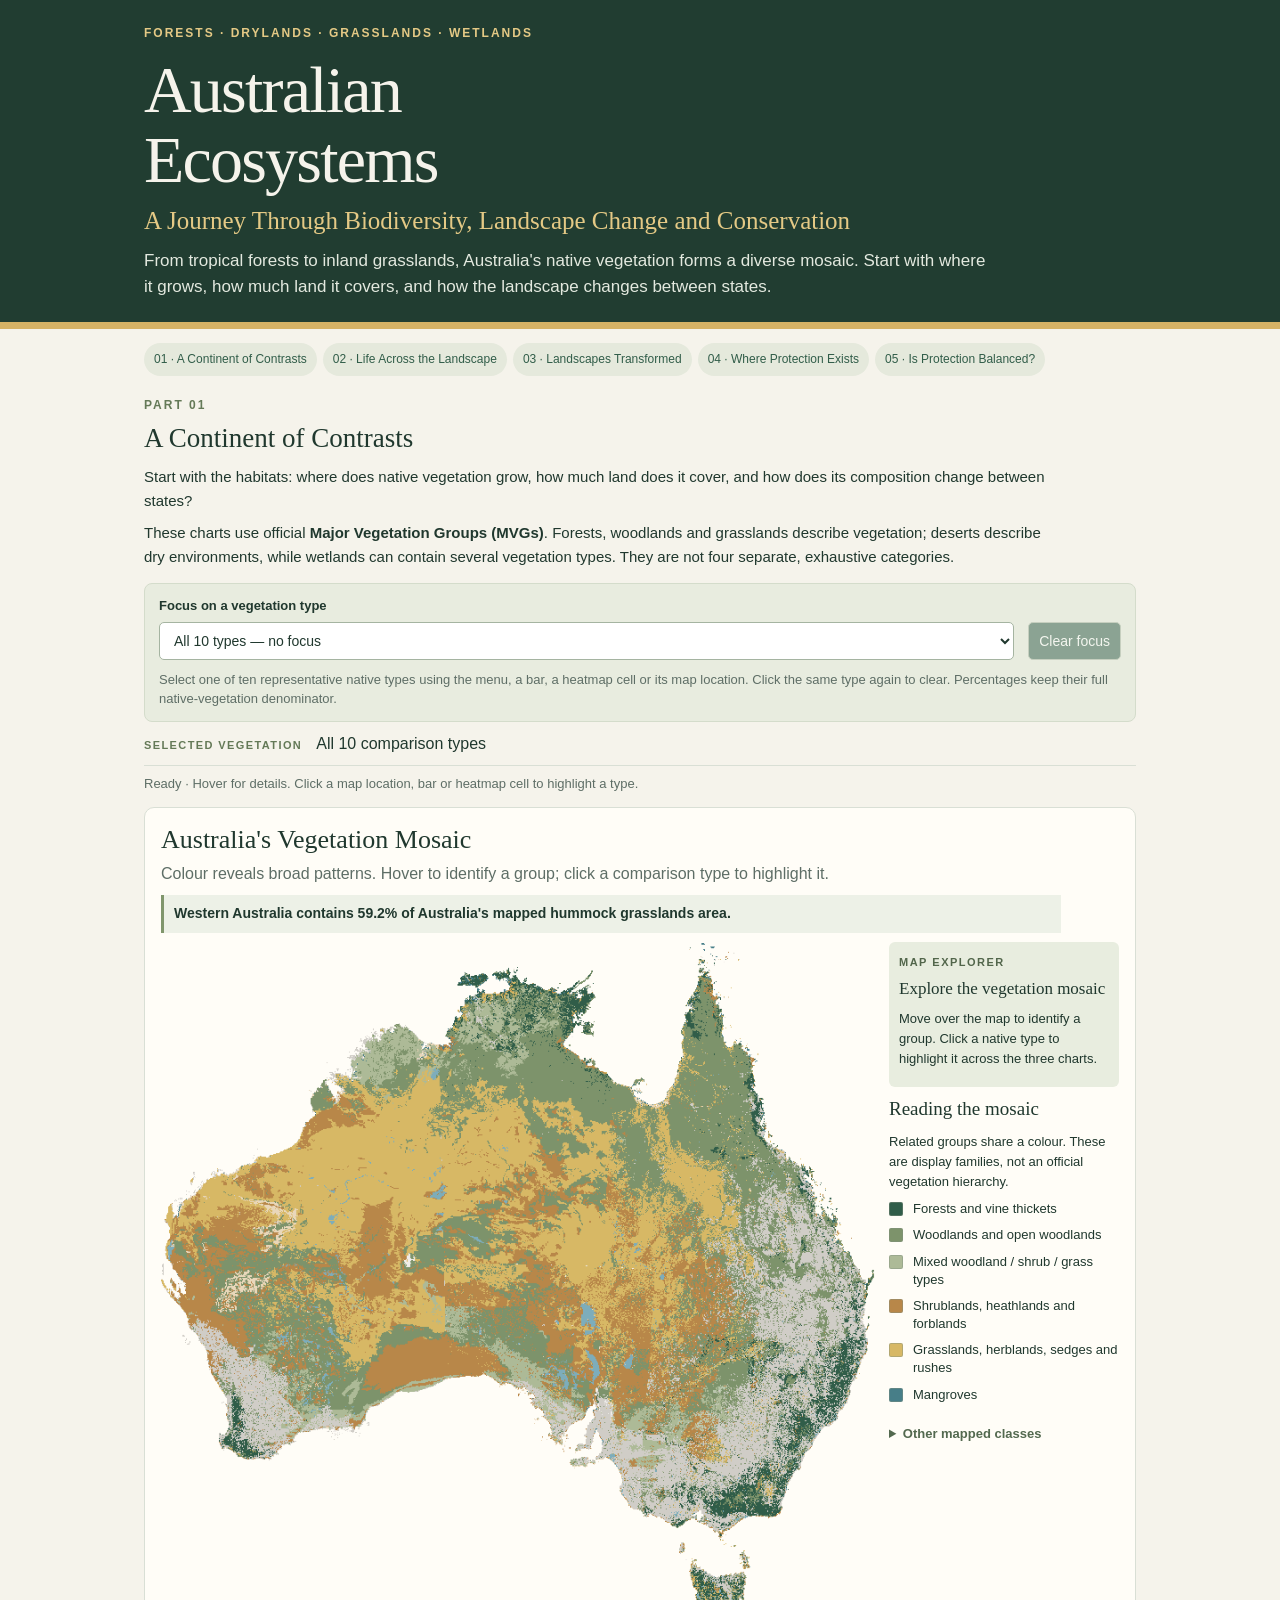
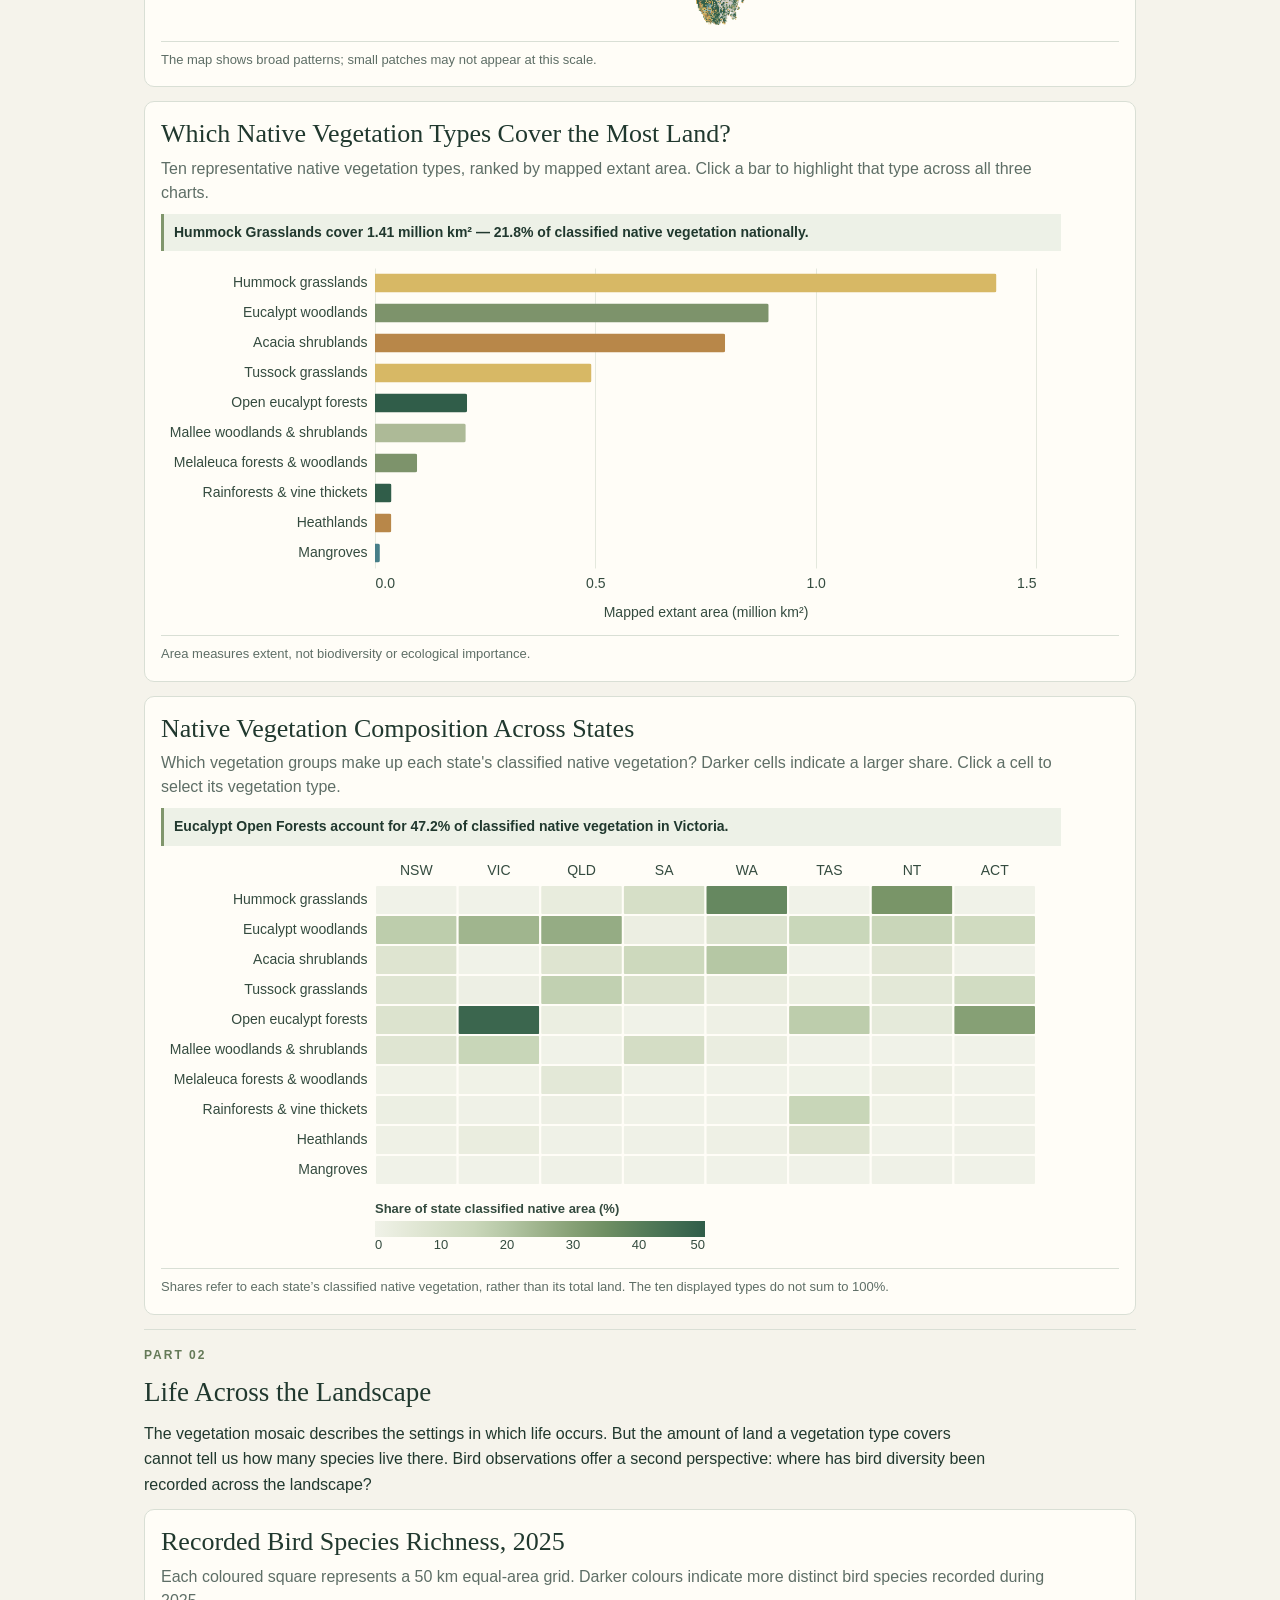
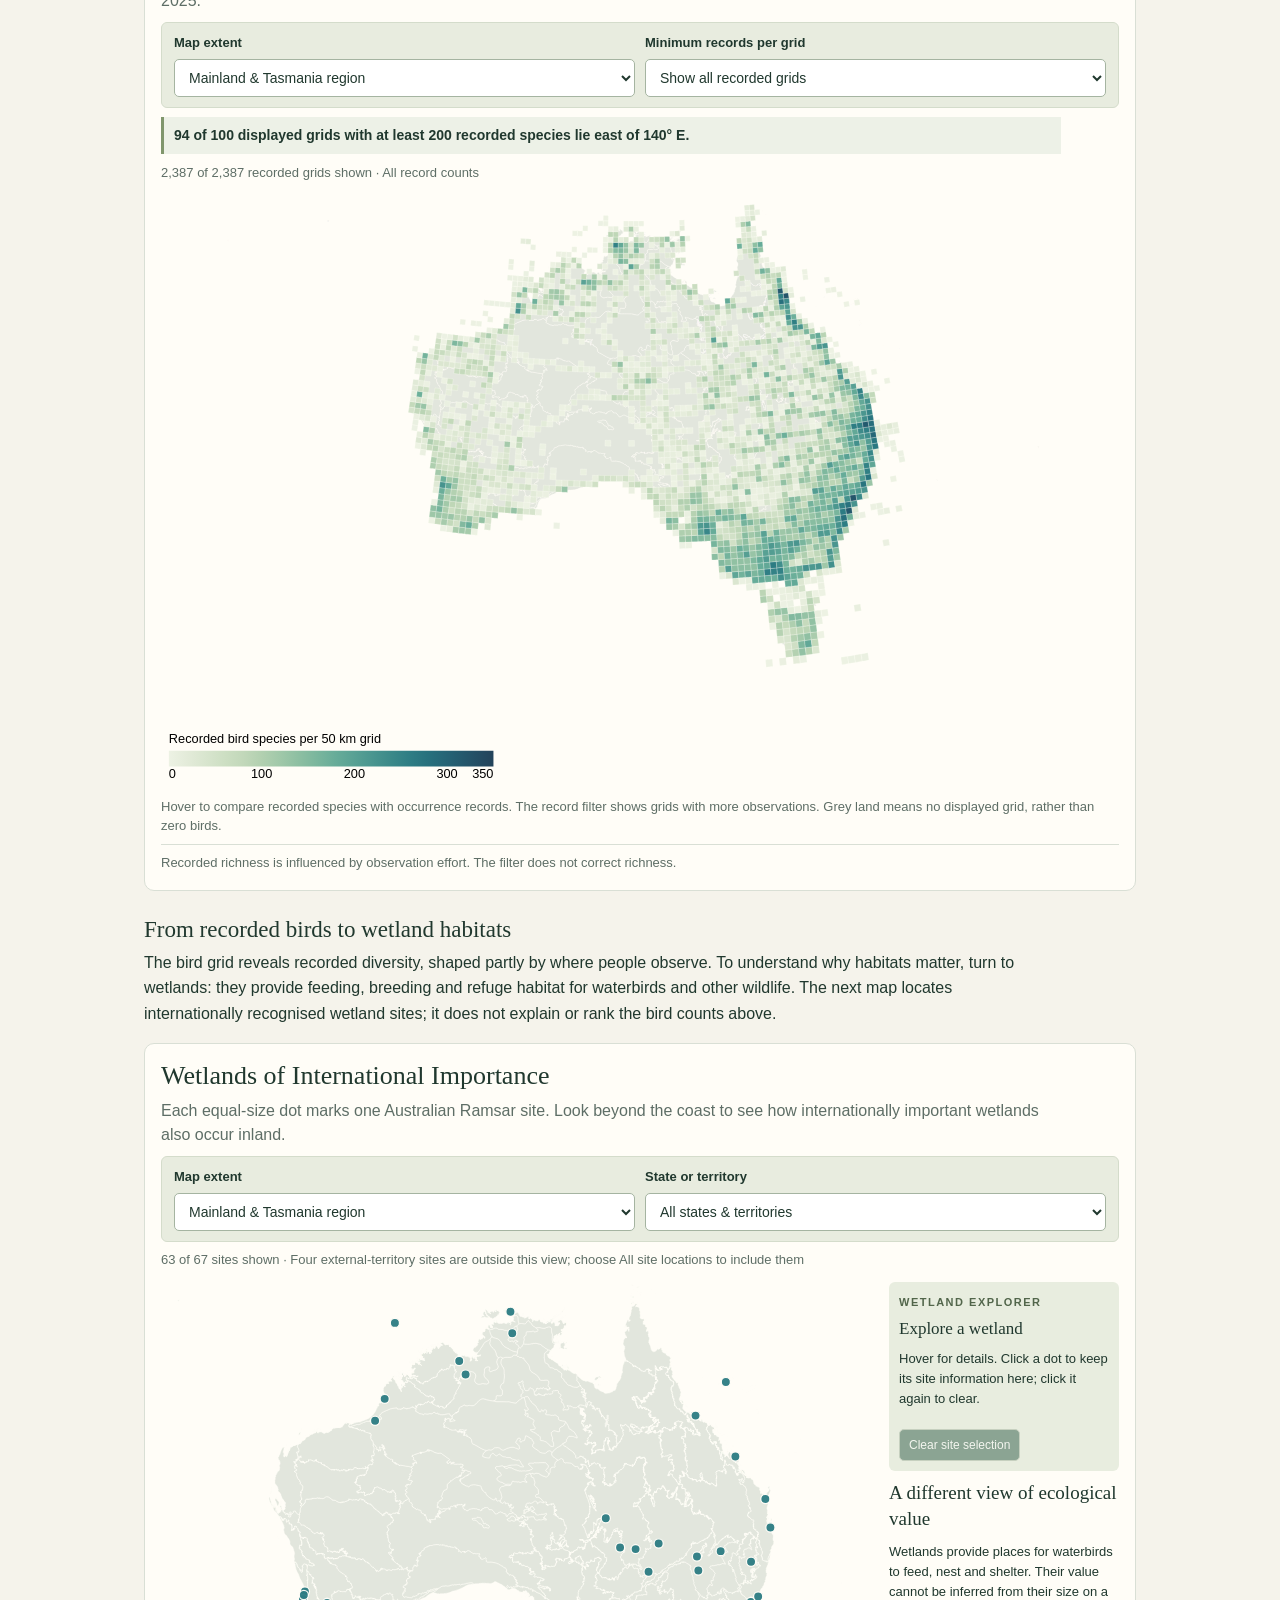
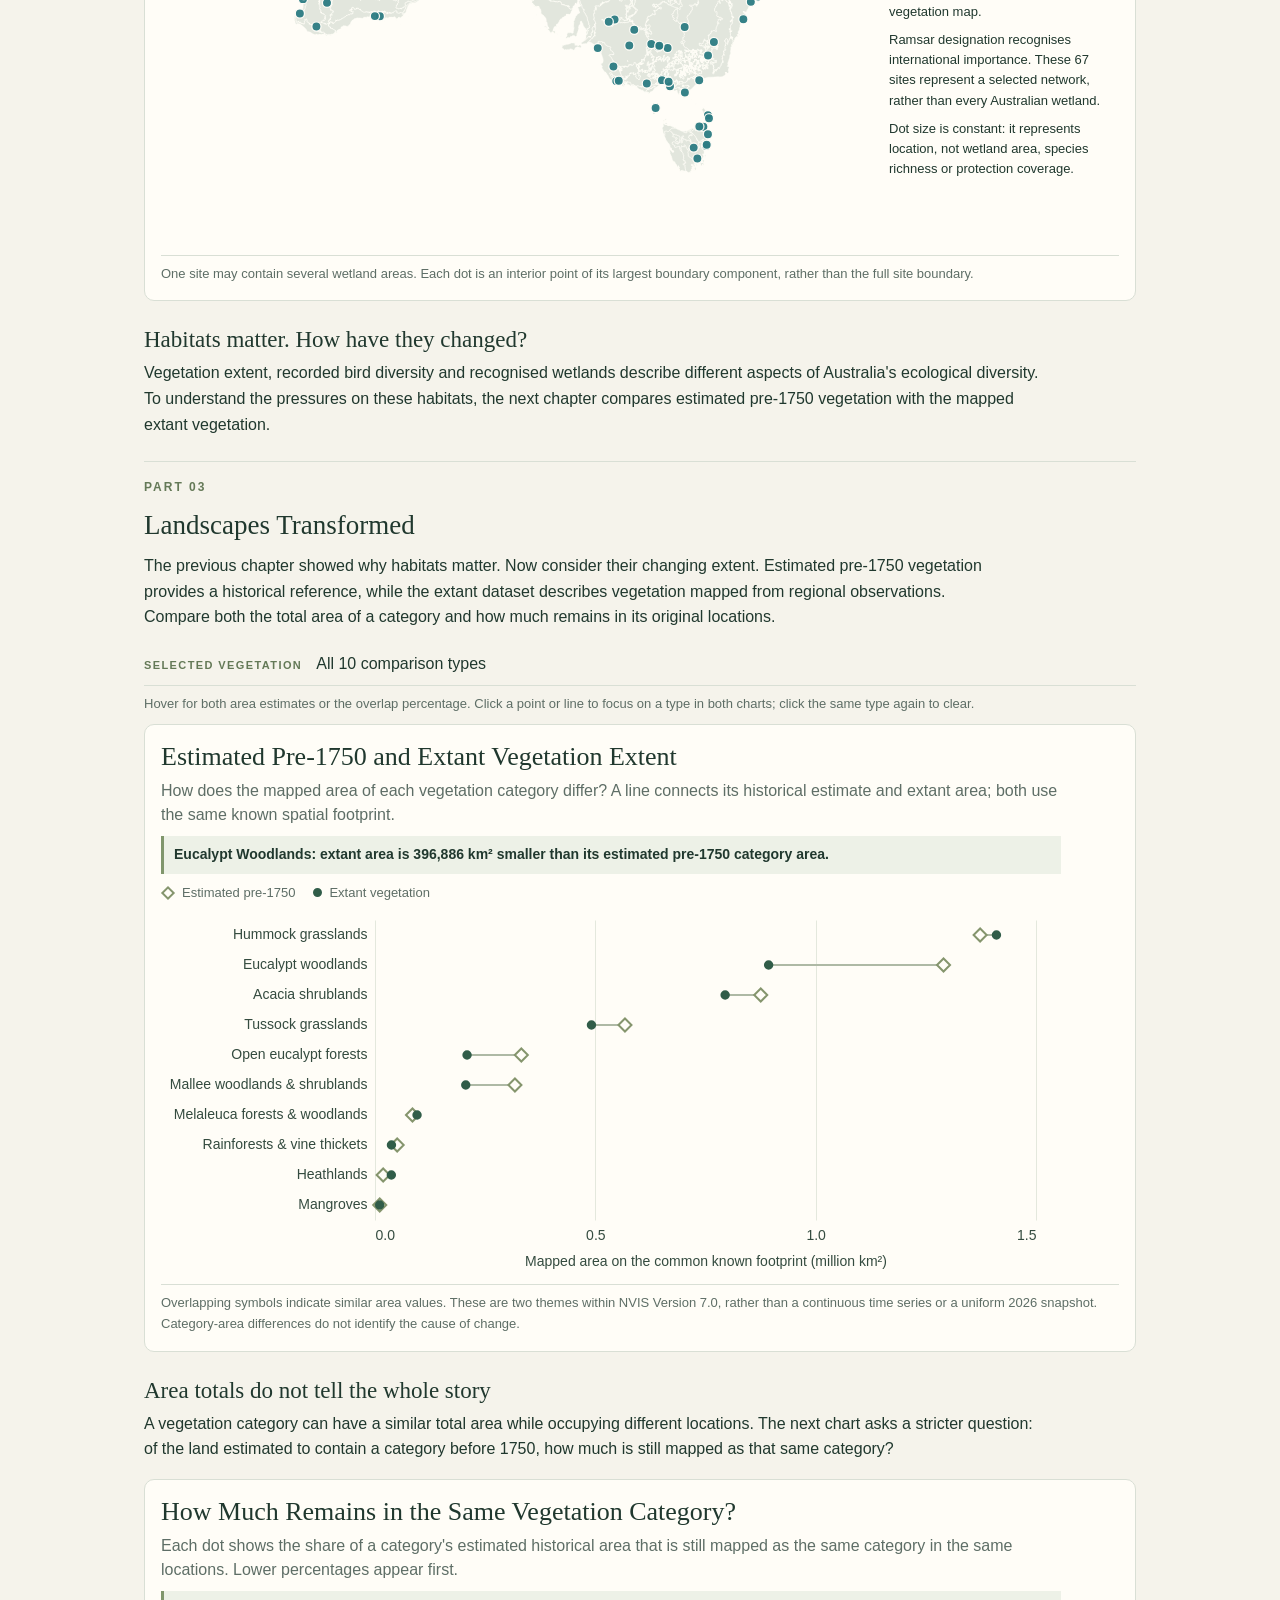
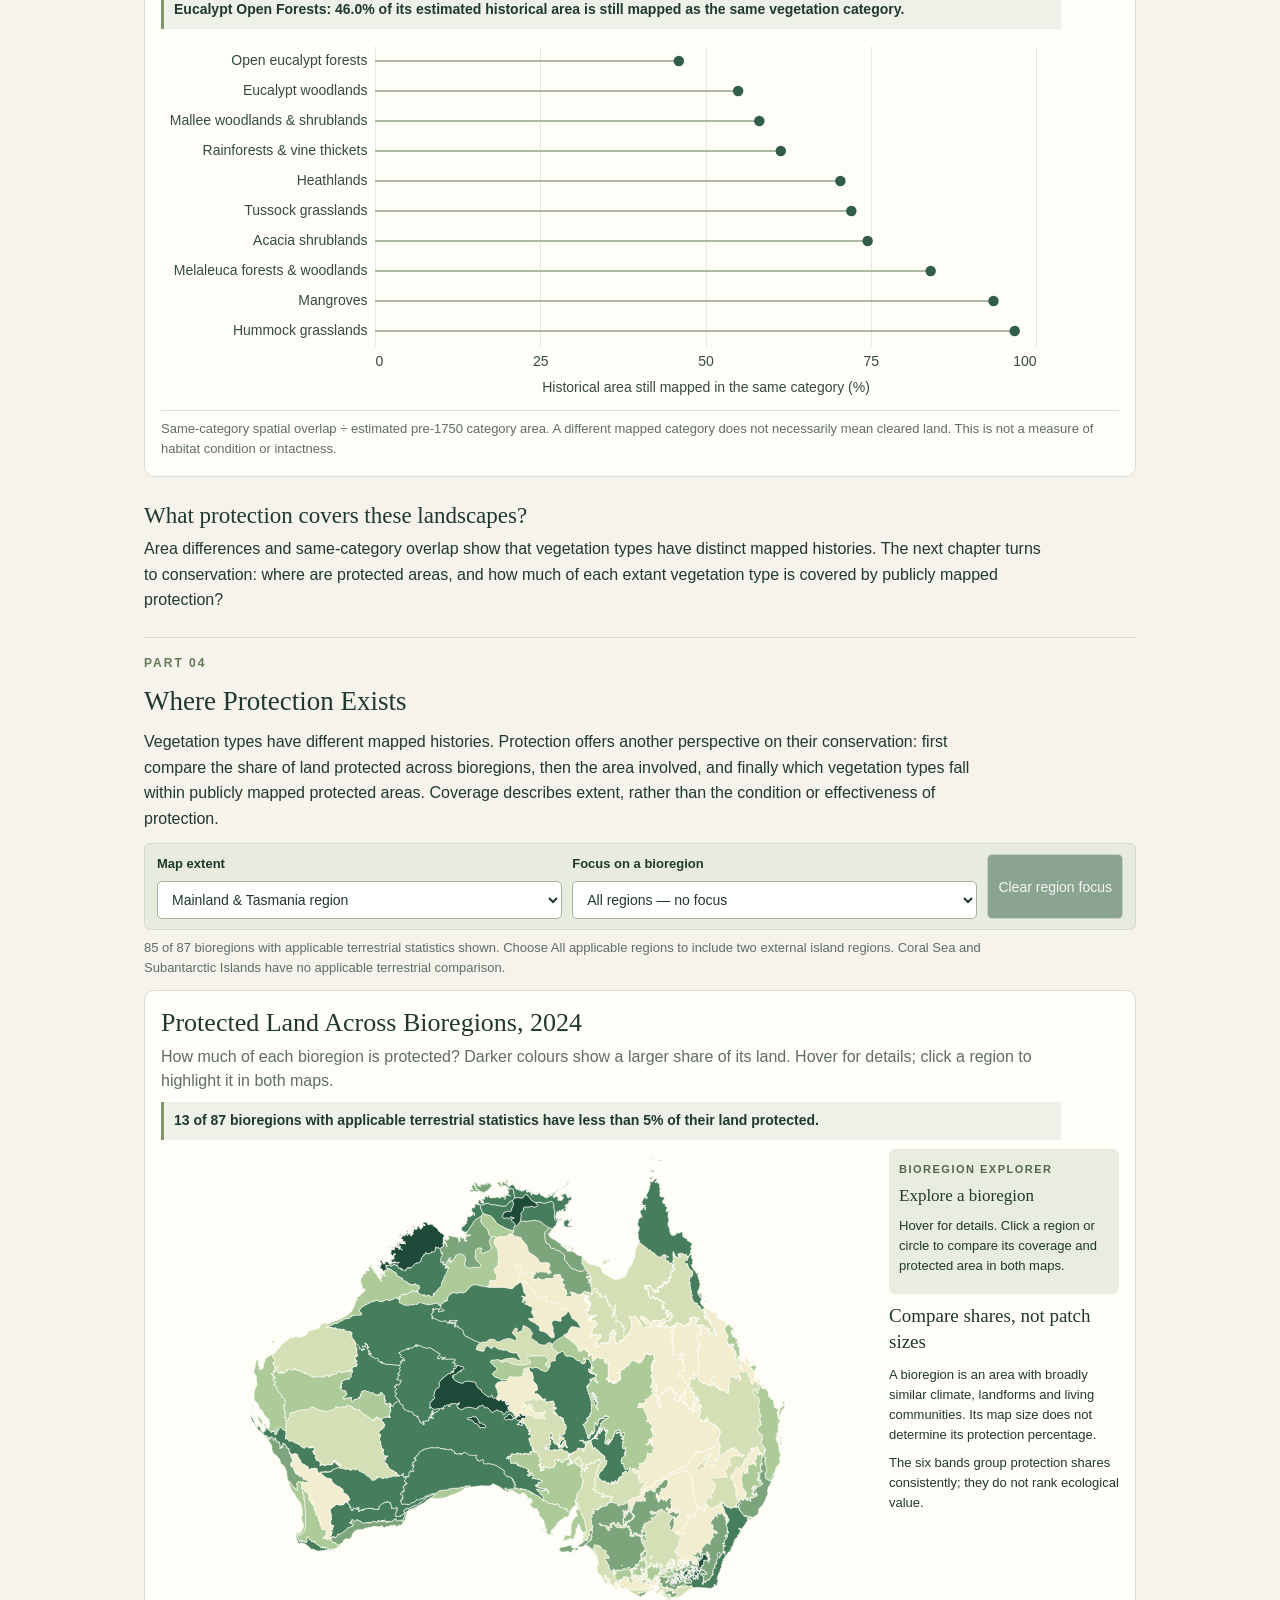
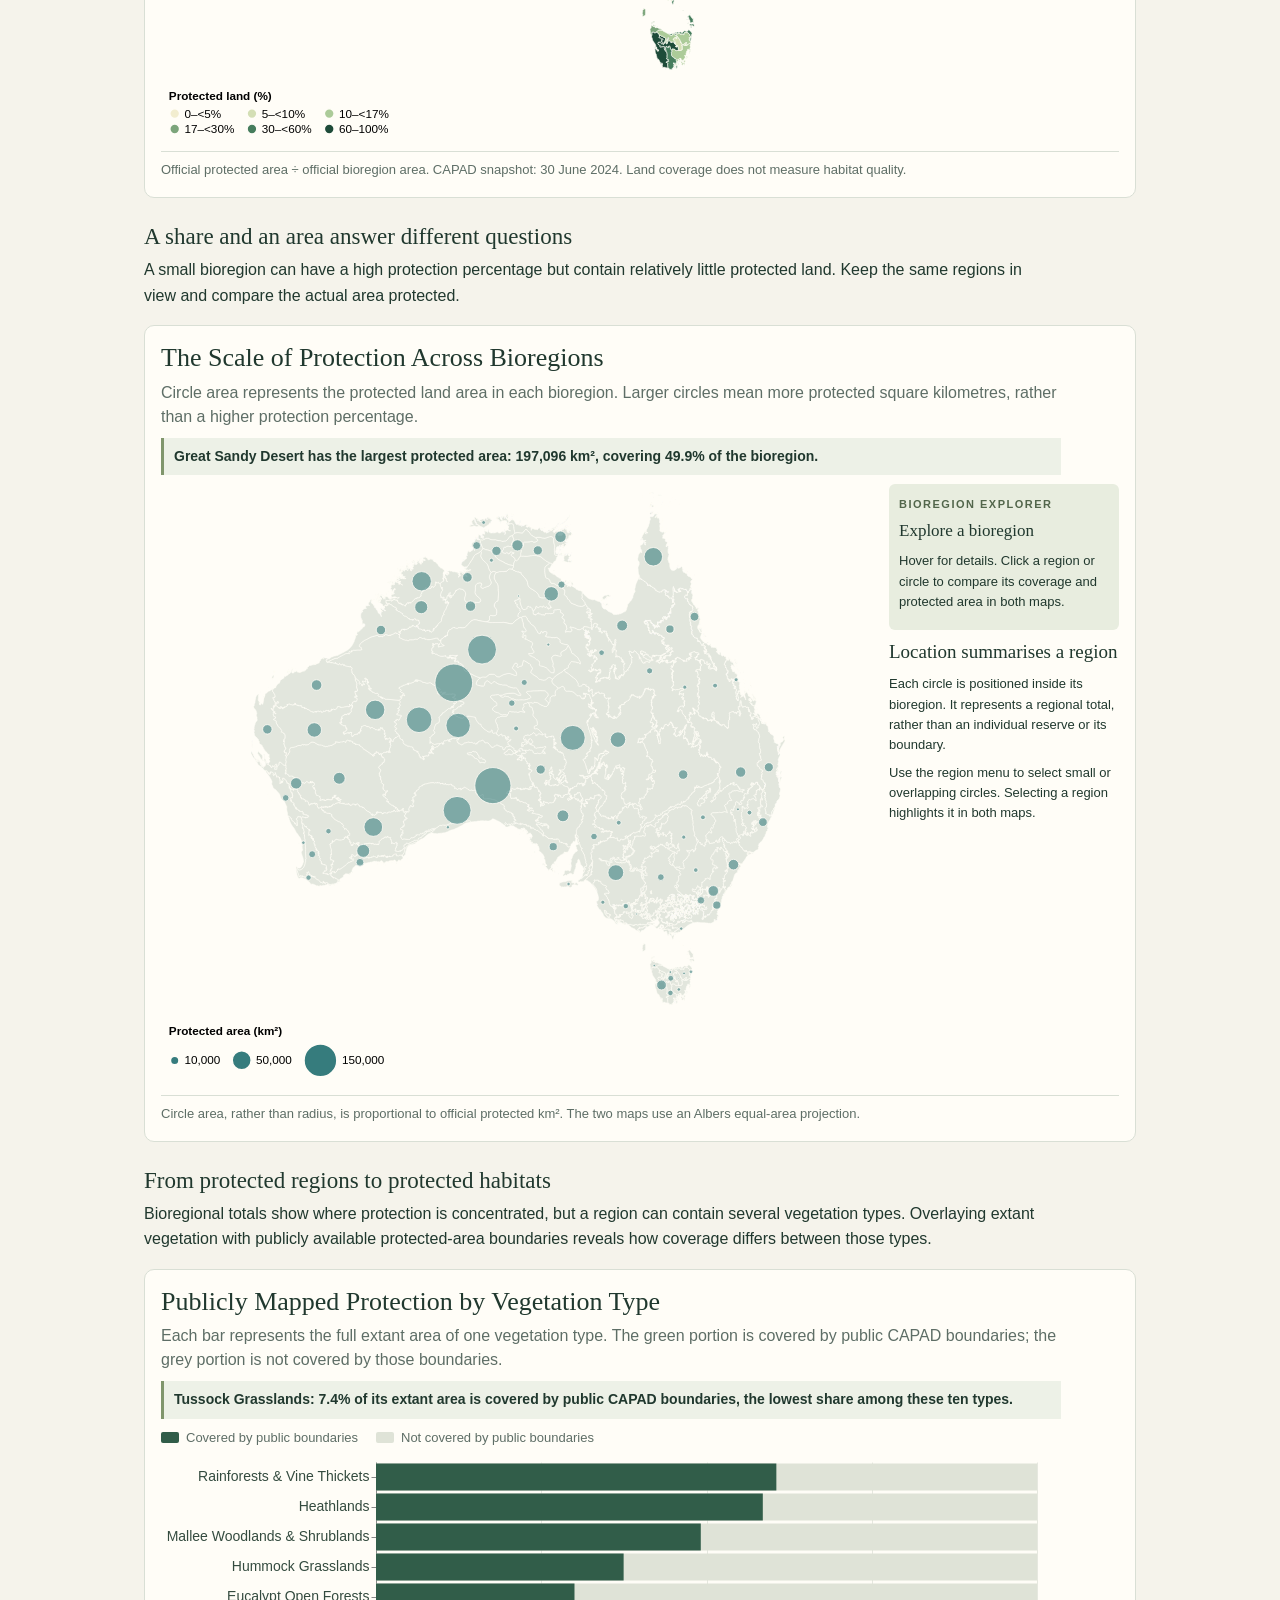
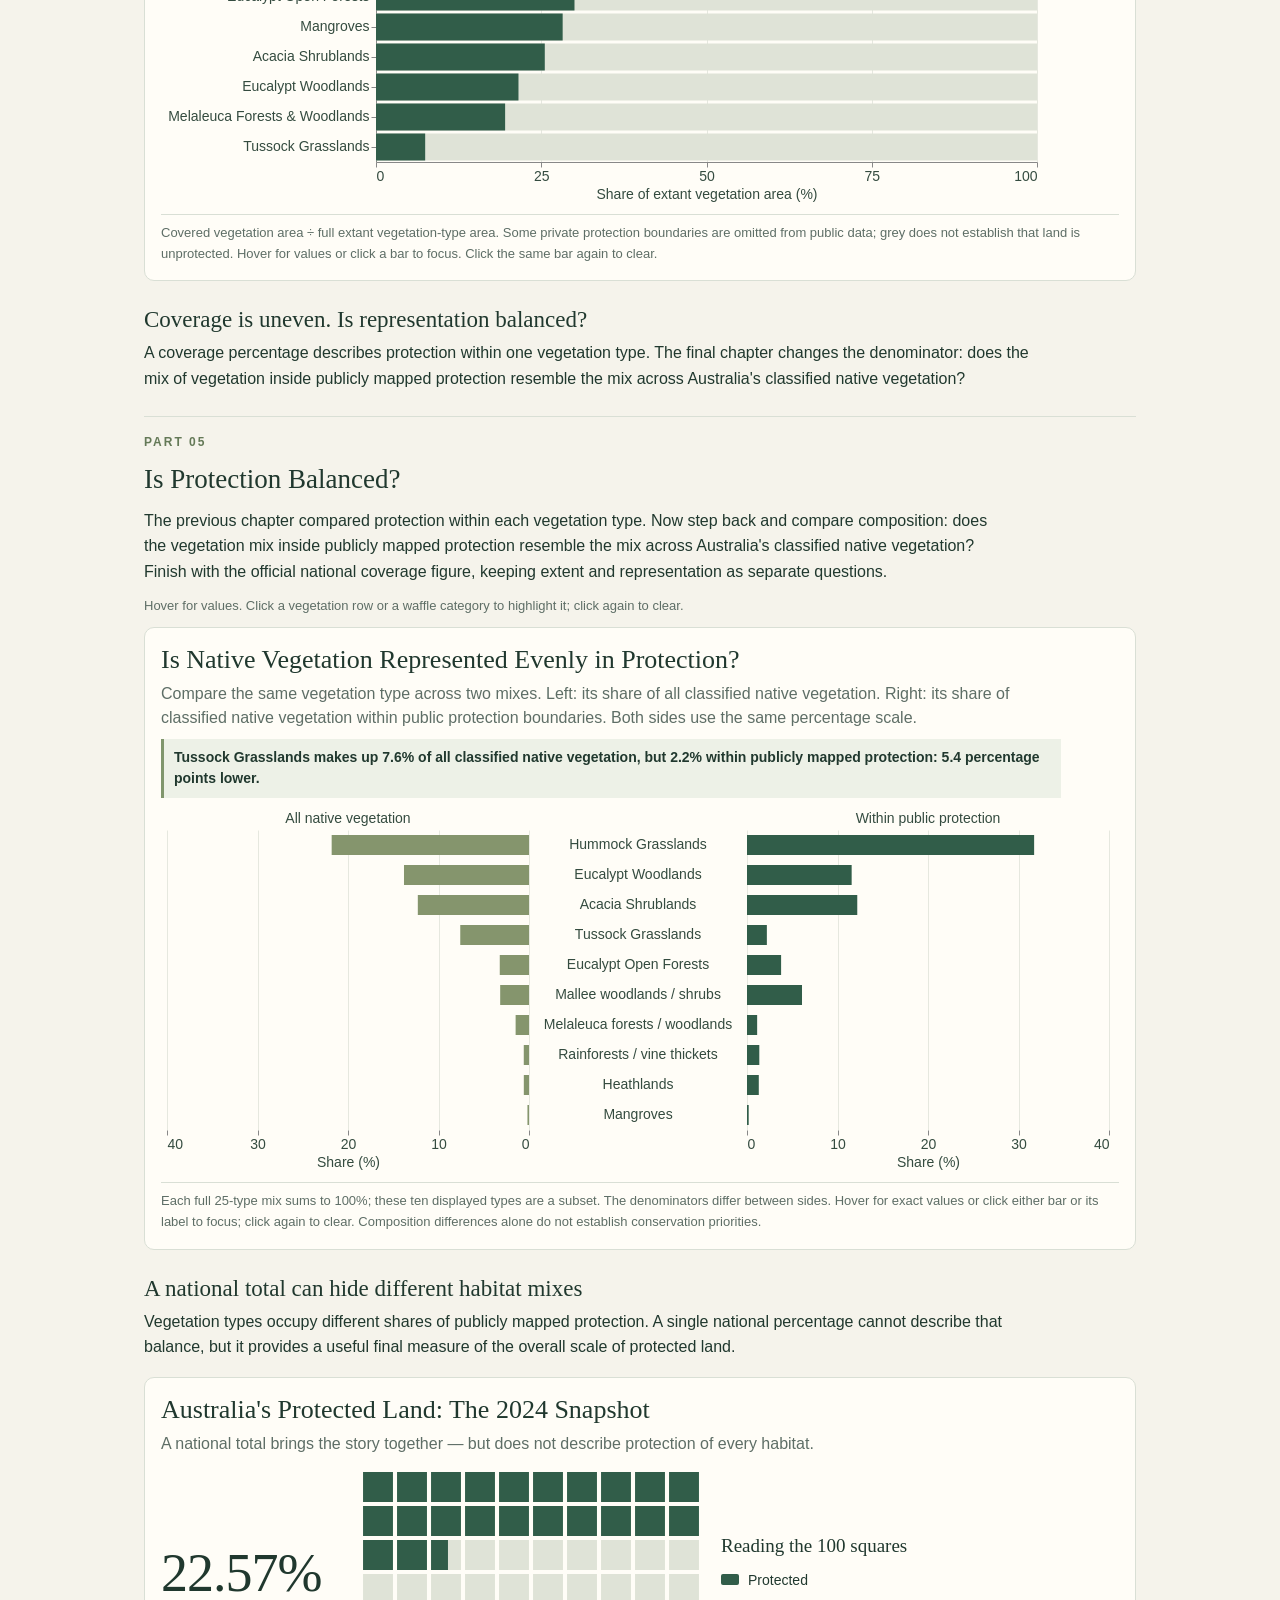
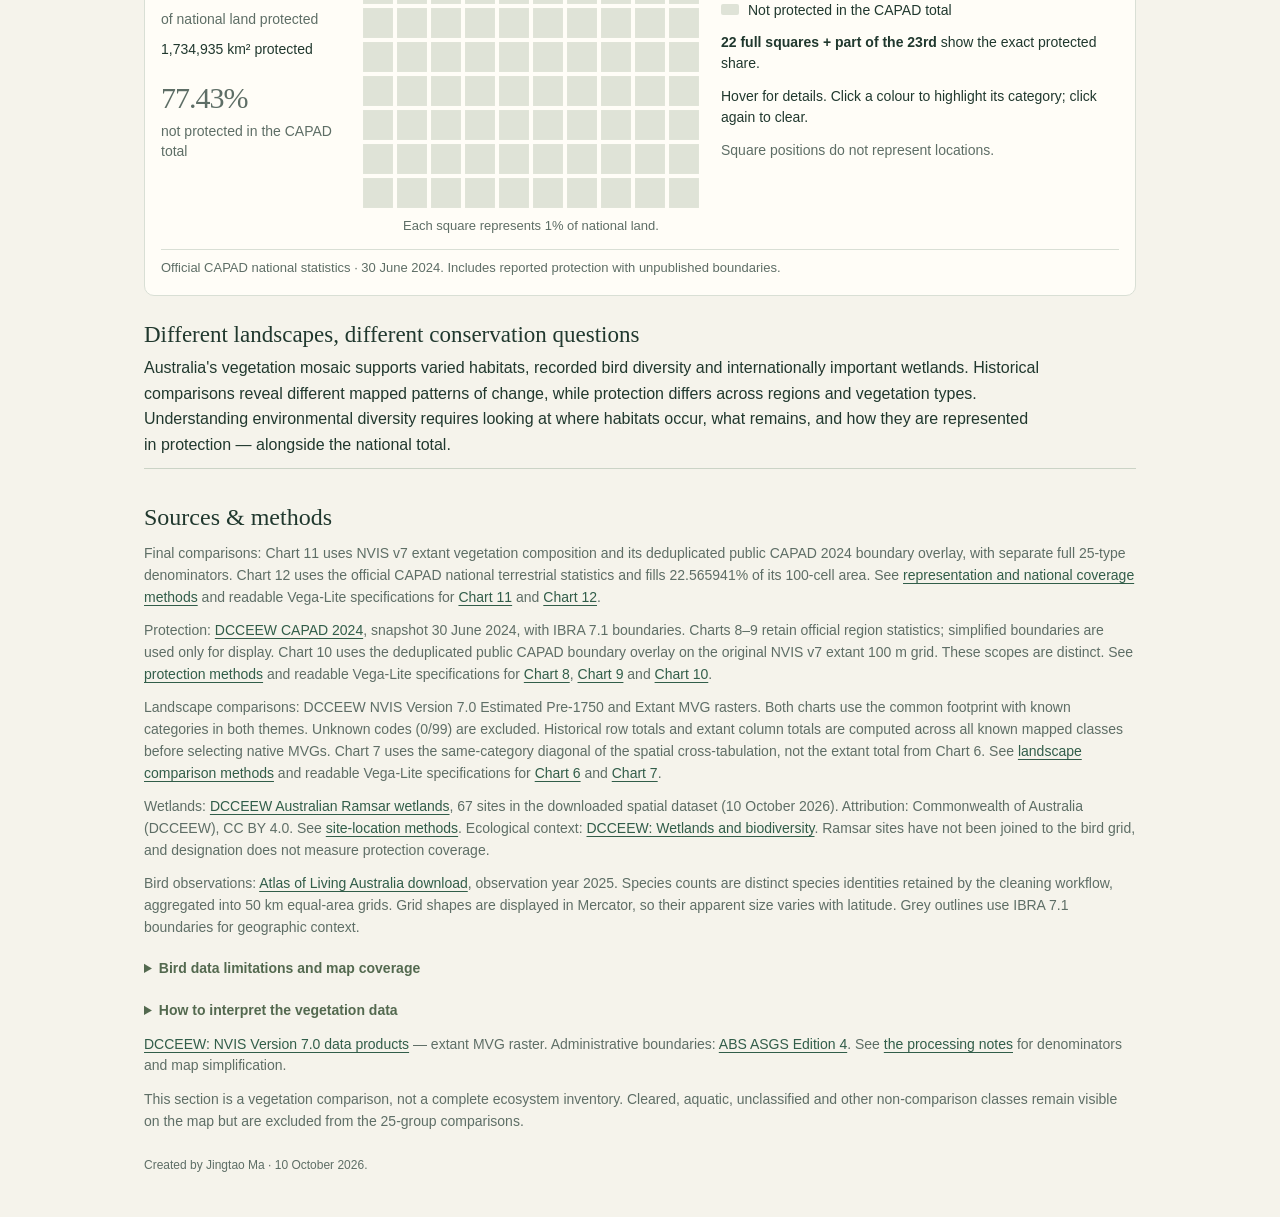
==== commit 8330c53c: "Improve waffle hierarchy" ====
--- a/index.html
+++ b/index.html
@@ -1,5 +1,5 @@
 <!doctype html>
-<html lang="en"><head><meta charset="utf-8"><meta name="viewport" content="width=device-width, initial-scale=1"><title>Australian Ecosystems</title><link rel="stylesheet" href="styles.css?v=15"><script defer src="vendor/vega.min.js"></script><script defer src="vendor/vega-lite.min.js"></script><script defer src="vendor/vega-embed.min.js"></script><script defer src="app.js?v=5"></script><script defer src="birds.js?v=4"></script><script defer src="wetlands.js?v=3"></script><script defer src="landscapes.js?v=2"></script><script defer src="protection.js?v=6"></script><script defer src="balance.js?v=5"></script></head>
+<html lang="en"><head><meta charset="utf-8"><meta name="viewport" content="width=device-width, initial-scale=1"><title>Australian Ecosystems</title><link rel="stylesheet" href="styles.css?v=16"><script defer src="vendor/vega.min.js"></script><script defer src="vendor/vega-lite.min.js"></script><script defer src="vendor/vega-embed.min.js"></script><script defer src="app.js?v=5"></script><script defer src="birds.js?v=4"></script><script defer src="wetlands.js?v=3"></script><script defer src="landscapes.js?v=2"></script><script defer src="protection.js?v=6"></script><script defer src="balance.js?v=6"></script></head>
 
 <body><header><div class="wrap"><div class="eyebrow">FORESTS · DRYLANDS · GRASSLANDS · WETLANDS</div><h1>Australian<br>Ecosystems</h1><p class="hero-subtitle">A Journey Through Biodiversity, Landscape Change and Conservation</p><p class="intro">From tropical forests to inland grasslands, Australia's native vegetation forms a diverse mosaic. Start with where it grows, how much land it covers, and how the landscape changes between states.</p></div></header>
 
@@ -39,7 +39,7 @@
 <section class="planned-part" id="part-5" aria-labelledby="part-5-title"><div class="eyebrow">PART 05</div><h2 id="part-5-title">Is Protection Balanced?</h2><p class="chapter-lead">The previous chapter compared protection within each vegetation type. Now step back and compare composition: does the vegetation mix inside publicly mapped protection resemble the mix across Australia's classified native vegetation? Finish with the official national coverage figure, keeping extent and representation as separate questions.</p><p id="balance-status" role="status" aria-live="polite">Loading final comparisons…</p>
 <article class="chart-card" id="chart-11"><div class="card-heading"><h2>Is Native Vegetation Represented Evenly in Protection?</h2><p>Compare the same vegetation type across two mixes. Left: its share of all classified native vegetation. Right: its share of classified native vegetation within public protection boundaries. Both sides use the same percentage scale.</p></div><div class="insight inline"><strong id="representation-insight"></strong></div><div id="representation-chart" class="chart" aria-label="Butterfly chart comparing vegetation composition nationally and within publicly mapped protection"></div><p class="method">Each full 25-type mix sums to 100%; these ten displayed types are a subset. The denominators differ between sides. Hover for exact values or click either bar or its label to focus; click again to clear. Composition differences alone do not establish conservation priorities.</p></article>
 <div class="story-bridge"><h3>A national total can hide different habitat mixes</h3><p>Vegetation types occupy different shares of publicly mapped protection. A single national percentage cannot describe that balance, but it provides a useful final measure of the overall scale of protected land.</p></div>
-<article class="chart-card" id="chart-12"><div class="card-heading"><h2>Australia's Protected Land: The 2024 Snapshot</h2><p>One hundred squares represent national land. Green shows the official protected share; a partially filled square preserves the precise percentage.</p></div><div class="insight inline"><strong id="national-insight"></strong></div><div class="waffle-layout"><div id="national-waffle" class="chart" aria-label="One hundred-cell waffle chart of official national protected land coverage"></div><aside><div class="national-stat"><span class="coverage-key covered"></span><strong id="national-protected-value"></strong><span>Protected</span></div><div class="national-stat"><span class="coverage-key"></span><strong id="national-remainder-value"></strong><span>Not protected in the CAPAD total</span></div><p id="waffle-detail"></p><p>The first 22 squares are fully green; part of the next square completes the protected share. Square positions do not represent locations.</p></aside></div><p class="method">Official national statistics, 30 June 2024. Unlike the public-boundary overlay in Charts 10–11, this total includes protection reported in the official statistics even where a public polygon is unavailable.</p></article>
+<article class="chart-card" id="chart-12"><div class="card-heading"><h2>Australia's Protected Land: The 2024 Snapshot</h2><p>A national total brings the story together — but does not describe protection of every habitat.</p></div><div class="waffle-layout waffle-summary"><div class="waffle-numbers"><div class="waffle-primary"><strong id="national-protected-value"></strong><span>of national land protected</span></div><p id="national-insight"></p><div class="waffle-secondary"><strong id="national-remainder-value"></strong><span>not protected in the CAPAD total</span></div></div><div class="waffle-figure"><div id="national-waffle" class="chart" aria-label="One hundred-cell waffle chart of official national protected land coverage"></div><p class="waffle-caption">Each square represents 1% of national land.</p></div><aside class="waffle-guide"><h3>Reading the 100 squares</h3><div class="waffle-legend"><span class="coverage-key covered"></span><span>Protected</span></div><div class="waffle-legend"><span class="coverage-key"></span><span>Not protected in the CAPAD total</span></div><p><strong>22 full squares + part of the 23rd</strong> show the exact protected share.</p><p id="waffle-detail"></p><p class="chart-reading">Square positions do not represent locations.</p></aside></div><p class="method">Official CAPAD national statistics · 30 June 2024. Includes reported protection with unpublished boundaries.</p></article>
 <div class="story-bridge chapter-close"><h3>Different landscapes, different conservation questions</h3><p>Australia's vegetation mosaic supports varied habitats, recorded bird diversity and internationally important wetlands. Historical comparisons reveal different mapped patterns of change, while protection differs across regions and vegetation types. Understanding environmental diversity requires looking at where habitats occur, what remains, and how they are represented in protection — alongside the national total.</p></div></section>
 <footer><h2>Sources & methods</h2><p>Final comparisons: Chart 11 uses NVIS v7 extant vegetation composition and its deduplicated public CAPAD 2024 boundary overlay, with separate full 25-type denominators. Chart 12 uses the official CAPAD national terrestrial statistics and fills 22.565941% of its 100-cell area. See <a href="docs/BALANCE_METHODS.md">representation and national coverage methods</a> and readable Vega-Lite specifications for <a href="specs/chart11_representation_butterfly.vl.json">Chart 11</a> and <a href="specs/chart12_national_waffle.vl.json">Chart 12</a>.</p><p>Protection: <a href="https://www.dcceew.gov.au/environment/land/nrs/science/capad/2024" target="_blank" rel="noopener">DCCEEW CAPAD 2024</a>, snapshot 30 June 2024, with IBRA 7.1 boundaries. Charts 8–9 retain official region statistics; simplified boundaries are used only for display. Chart 10 uses the deduplicated public CAPAD boundary overlay on the original NVIS v7 extant 100 m grid. These scopes are distinct. See <a href="docs/PROTECTION_METHODS.md">protection methods</a> and readable Vega-Lite specifications for <a href="specs/chart08_protection_choropleth.vl.json">Chart 8</a>, <a href="specs/chart09_protection_symbols.vl.json">Chart 9</a> and <a href="specs/chart10_vegetation_protection.vl.json">Chart 10</a>.</p><p>Landscape comparisons: DCCEEW NVIS Version 7.0 Estimated Pre-1750 and Extant MVG rasters. Both charts use the common footprint with known categories in both themes. Unknown codes (0/99) are excluded. Historical row totals and extant column totals are computed across all known mapped classes before selecting native MVGs. Chart 7 uses the same-category diagonal of the spatial cross-tabulation, not the extant total from Chart 6. See <a href="docs/LANDSCAPE_METHODS.md">landscape comparison methods</a> and readable Vega-Lite specifications for <a href="specs/chart06_connected_dot.vl.json">Chart 6</a> and <a href="specs/chart07_lollipop.vl.json">Chart 7</a>.</p><p>Wetlands: <a href="https://www.dcceew.gov.au/water/wetlands/australian-ramsar-wetlands" target="_blank" rel="noopener">DCCEEW Australian Ramsar wetlands</a>, 67 sites in the downloaded spatial dataset (10 October 2026). Attribution: Commonwealth of Australia (DCCEEW), CC BY 4.0. See <a href="docs/ramsar_methods.md">site-location methods</a>. Ecological context: <a href="https://www.dcceew.gov.au/water/wetlands/publications/factsheet-wetlands-biodiversity" target="_blank" rel="noopener">DCCEEW: Wetlands and biodiversity</a>. Ramsar sites have not been joined to the bird grid, and designation does not measure protection coverage.</p><p>Bird observations: <a href="https://doi.org/10.26197/ala.cc780cc5-1f11-4bdd-81b0-82083cb6b0cf" target="_blank" rel="noopener">Atlas of Living Australia download</a>, observation year 2025. Species counts are distinct species identities retained by the cleaning workflow, aggregated into 50 km equal-area grids. Grid shapes are displayed in Mercator, so their apparent size varies with latitude. Grey outlines use IBRA 7.1 boundaries for geographic context.</p><details><summary>Bird data limitations and map coverage</summary><p>The retained download has 6,972,714 records in 2,438 populated grids; 87.95% have unspecified coordinate uncertainty. Values are recorded richness, not a complete census, corrected richness or an estimate of conservation value. The default view includes grids whose centres are within 110–156° E and 45–9° S (2,387 grids), including nearby marine locations. The broader view includes all downloaded grid locations, including offshore and external-territory records. Occurrence counts are retained exported rows, without deduplication by occurrence ID. A missing square is not evidence of absence. The minimum-record filter hides grids; it does not recompute their species counts. See <a href="docs/bird_source_metadata.json">download attribution</a> and <a href="docs/BIRD_MAP_METHODS.md">the bird-map methods</a>.</p></details><details class="processing-details"><summary>How to interpret the vegetation data</summary><ol><li>Display: approximately 5 km cells, sampled from the NVIS 100 m raster. Small coastal patches may disappear at this scale. Map cells are not used to calculate areas. Extant data have different observation dates across regions.</li><li>Area statistics use original 100 m NVIS cells in an equal-area projection. One cell equals one hectare. Percentages in tooltips use all 25 classified native groups nationwide as the denominator.</li><li>Each percentage divides the group's area by all 25 classified native groups in that state. It does not measure the percentage of the state's total land. The ten displayed groups are a subset; their percentages do not sum to 100% per column. Other Territories are omitted.</li></ol></details><p><a href="https://www.dcceew.gov.au/environment/environment-information-australia/national-vegetation-information-system/data-products" target="_blank" rel="noopener">DCCEEW: NVIS Version 7.0 data products</a> — extant MVG raster. Administrative boundaries: <a href="https://www.abs.gov.au/statistics/standards/australian-statistical-geography-standard-asgs-edition-4/latest-release" target="_blank" rel="noopener">ABS ASGS Edition 4</a>. See <a href="docs/SOURCES_AND_METHODS.md">the processing notes</a> for denominators and map simplification.</p><p>This section is a vegetation comparison, not a complete ecosystem inventory. Cleared, aquatic, unclassified and other non-comparison classes remain visible on the map but are excluded from the 25-group comparisons.</p><p class="credit">Created by Jingtao Ma · 10 October 2026.</p></footer>
 </main></body></html>
--- a/styles.css
+++ b/styles.css
@@ -166,3 +166,18 @@
 .waffle-layout aside{justify-self:start;width:100%;max-width:420px}
 .waffle-layout aside p{font-size:13px;line-height:1.5;margin:9px 0}
 @media(max-width:700px){.waffle-layout{grid-template-columns:1fr;gap:10px}.waffle-layout aside{max-width:none}}
+
+/* Chart 12: a clear numeric focal point, central waffle and separate reading guide. */
+.waffle-layout.waffle-summary{grid-template-columns:180px 340px minmax(0,1fr);gap:20px;align-items:center;margin:14px 0}
+.waffle-primary strong,.waffle-secondary strong{display:block;font-family:var(--heading-font);font-weight:400;color:var(--ink);line-height:1.08;letter-spacing:-1px;font-variant-numeric:lining-nums tabular-nums}
+.waffle-primary strong{font-size:54px}
+.waffle-primary span,.waffle-secondary span{display:block;font-size:14px;line-height:1.45;margin-top:7px;color:var(--muted)}
+.waffle-numbers #national-insight{font-size:14px;line-height:1.45;margin:10px 0 22px}
+.waffle-secondary strong{font-size:30px;color:var(--muted)}
+.waffle-caption{font-size:13px;line-height:1.4;text-align:center;color:var(--muted);margin:7px 0 0}
+.waffle-guide h3{font-size:19px;margin:0 0 12px}
+.waffle-legend{display:grid;grid-template-columns:18px minmax(0,1fr);gap:9px;align-items:start;font-size:14px;line-height:1.45;margin:9px 0}
+.waffle-legend .coverage-key{margin-top:4px}
+.waffle-summary .waffle-guide p,.waffle-summary #waffle-detail{font-size:14px;line-height:1.5;margin:12px 0}
+@media(max-width:900px){.waffle-layout.waffle-summary{grid-template-columns:minmax(150px,1fr) 340px;gap:16px}.waffle-summary .waffle-guide{grid-column:1/-1;max-width:none;width:100%}.waffle-guide .waffle-legend{display:inline-grid;margin-right:20px}.waffle-guide h3{margin-bottom:7px}}
+@media(max-width:600px){.waffle-layout.waffle-summary{grid-template-columns:minmax(0,1fr);gap:14px}.waffle-numbers{display:grid;grid-template-columns:1fr 1fr;gap:8px 16px;align-items:start}.waffle-primary strong{font-size:clamp(38px,11vw,48px)}.waffle-secondary{grid-column:2;grid-row:1}.waffle-numbers #national-insight{grid-column:1/-1;margin:0}.waffle-figure{width:min(340px,100%);justify-self:center}.waffle-summary .waffle-guide{grid-column:auto}}
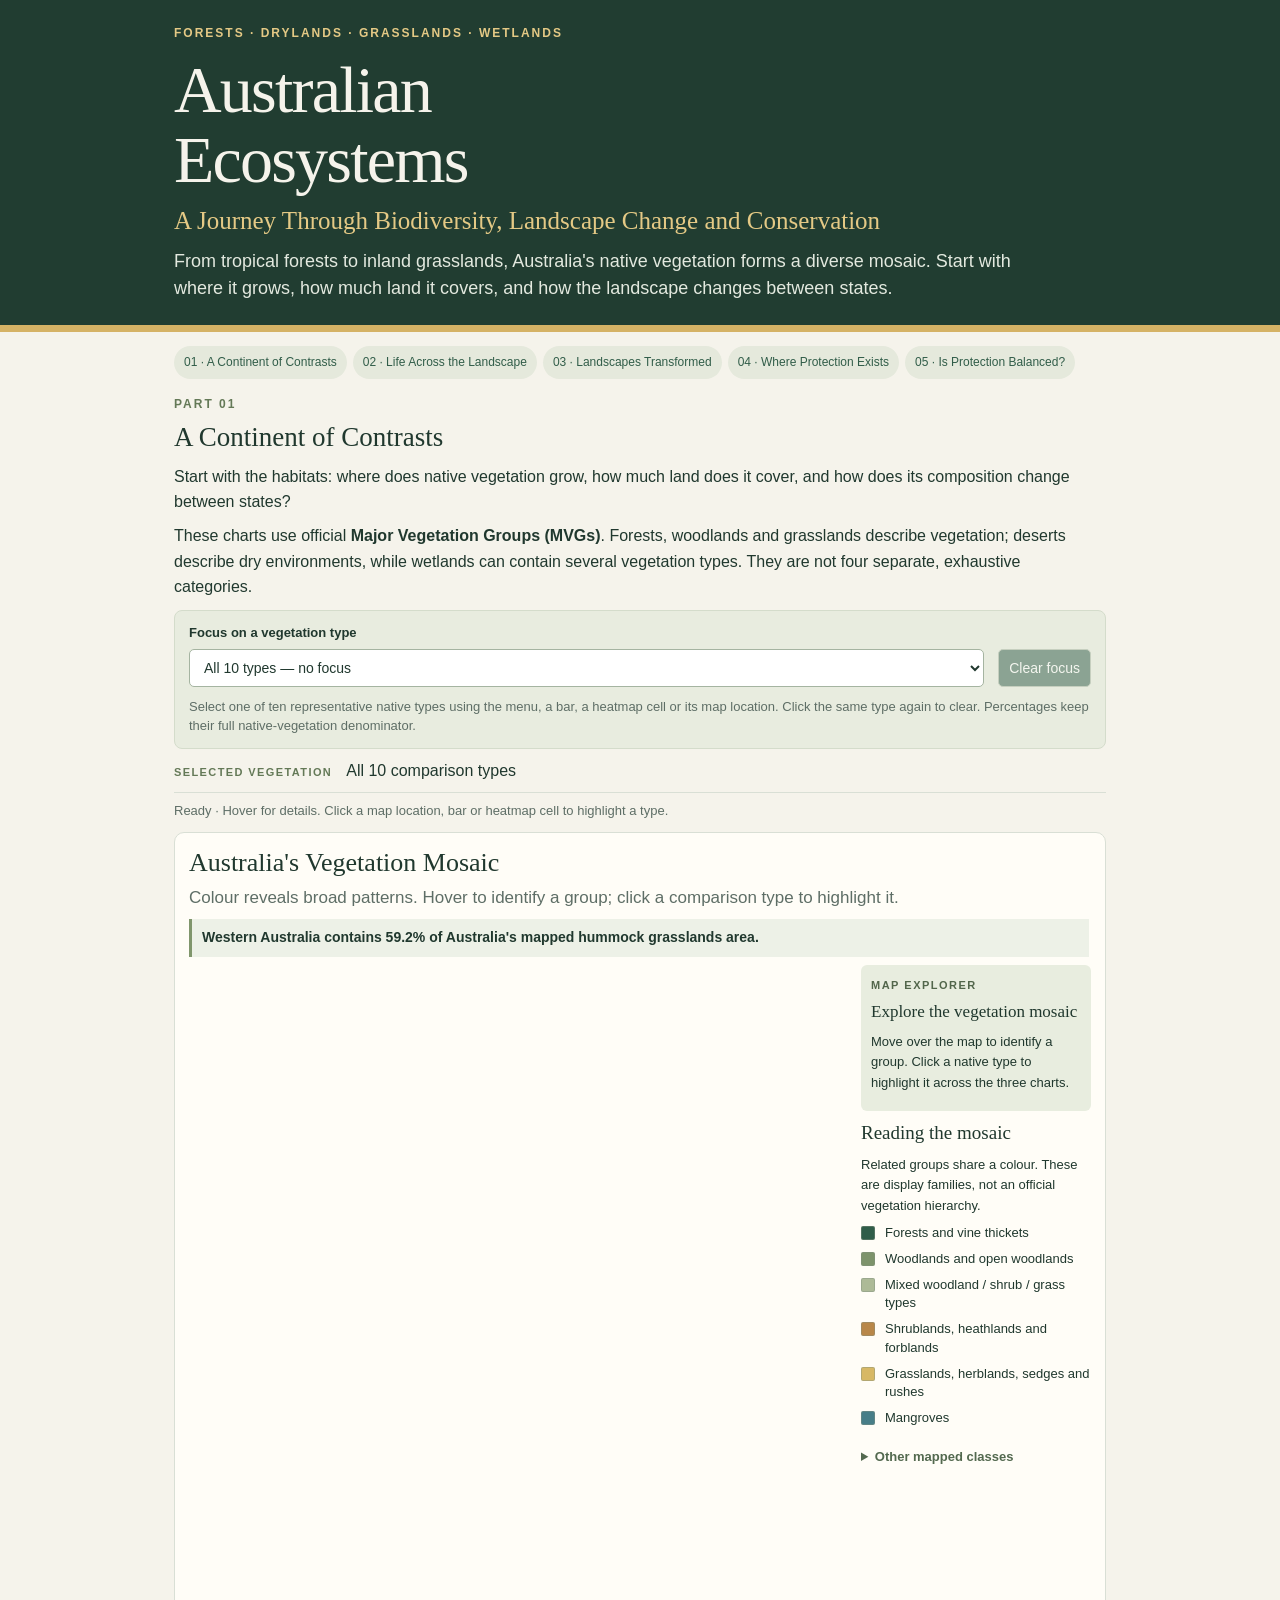
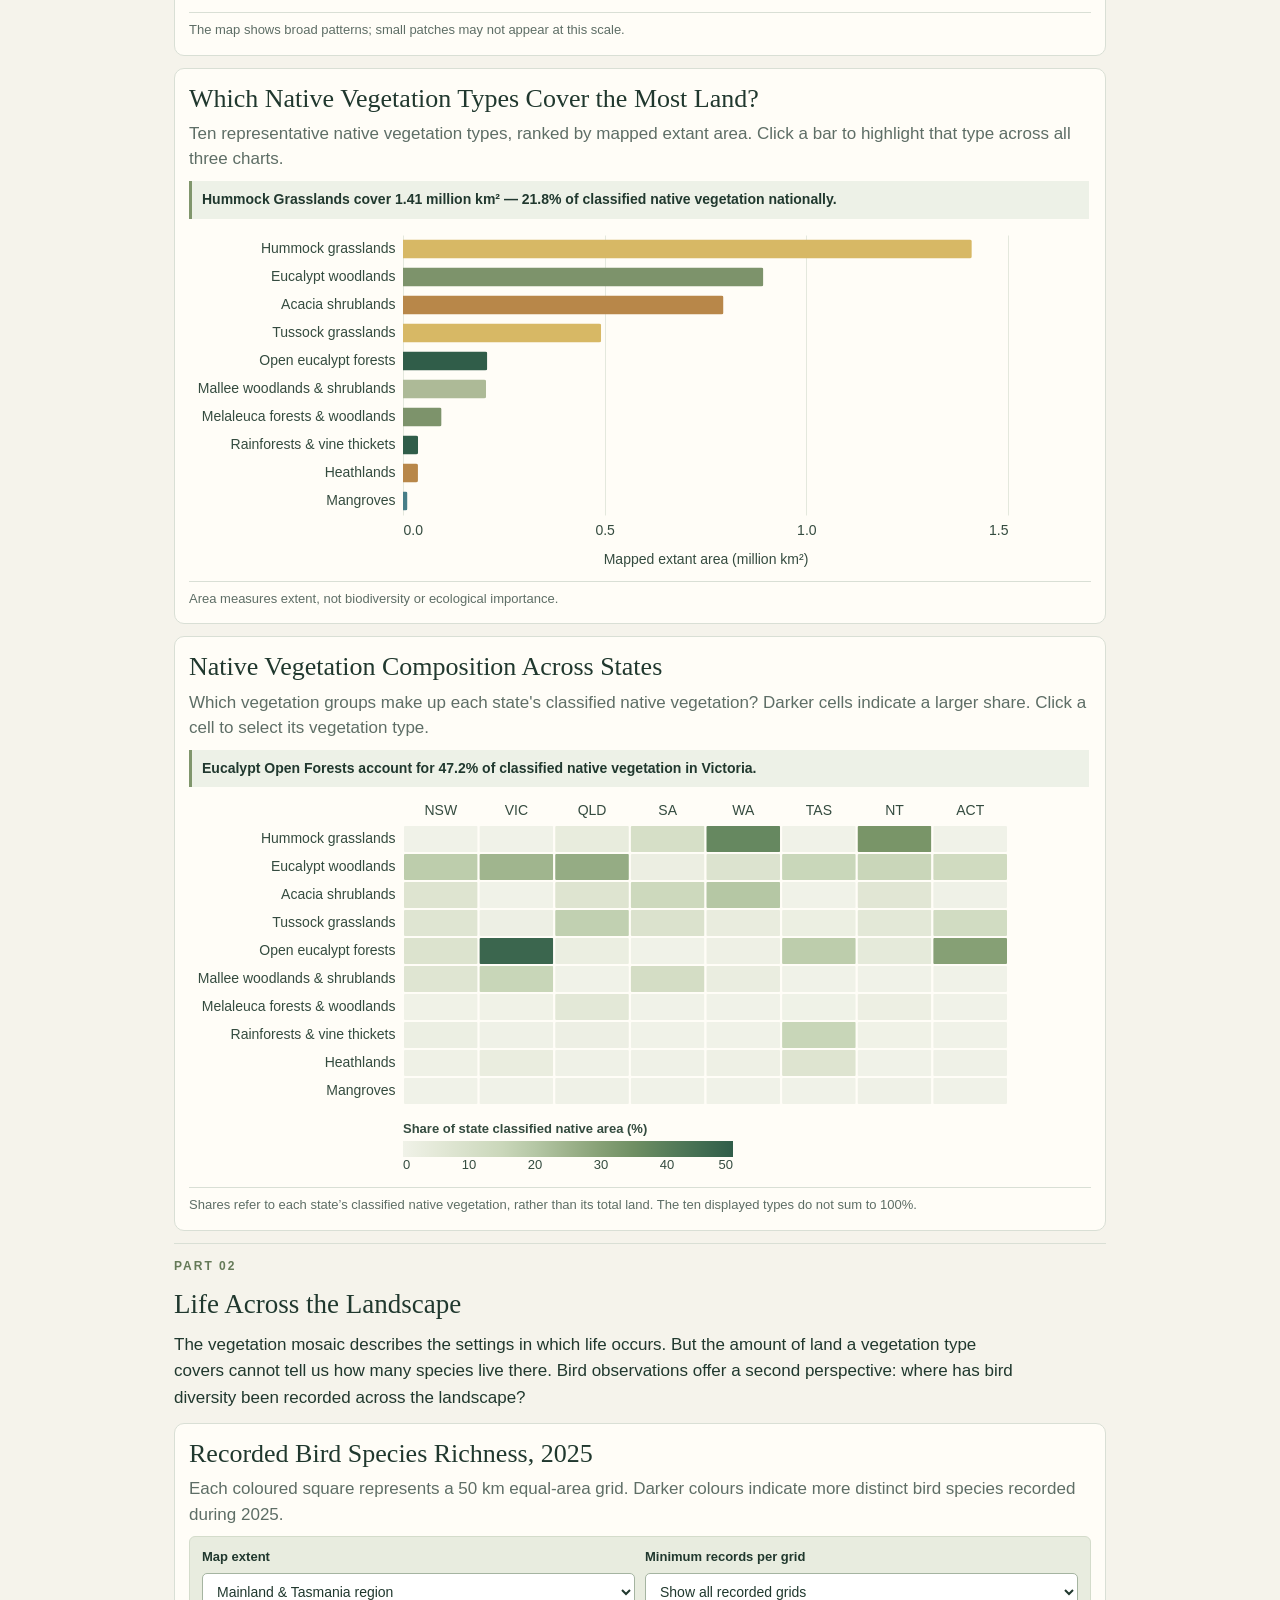
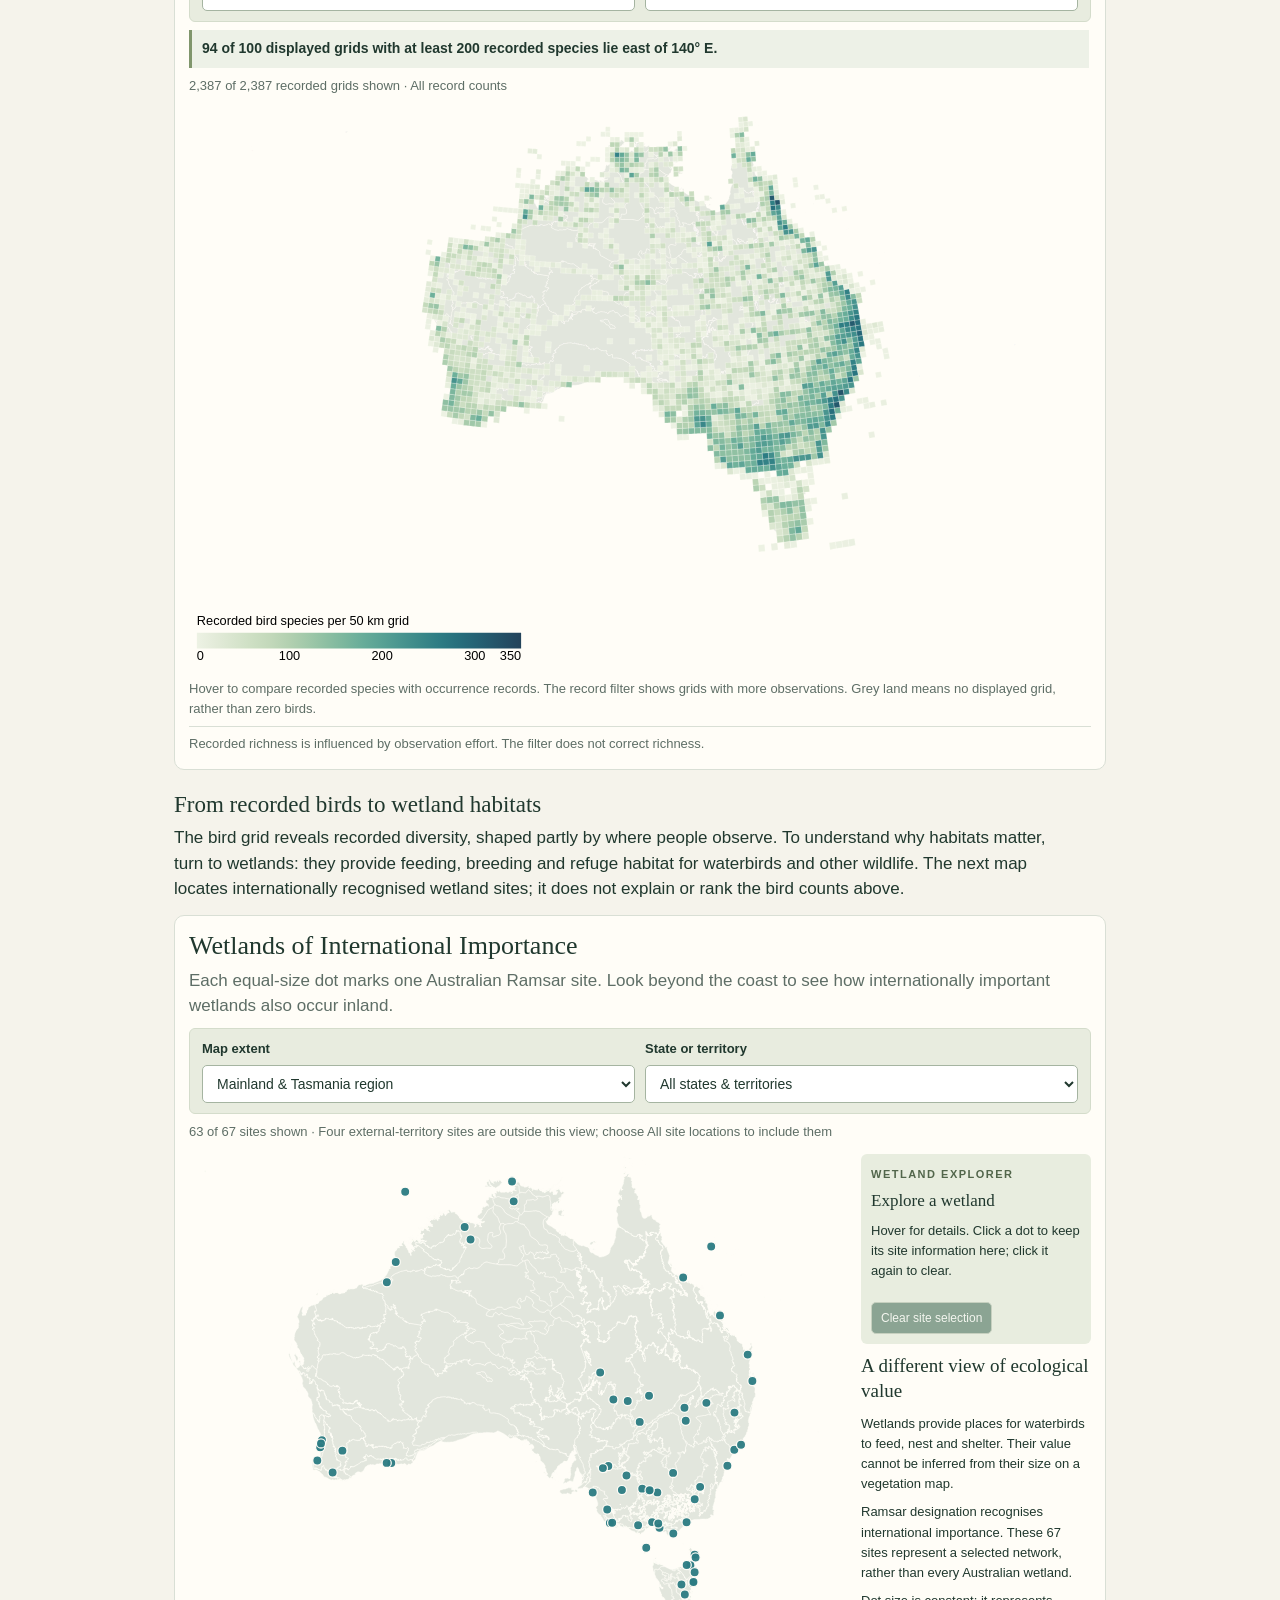
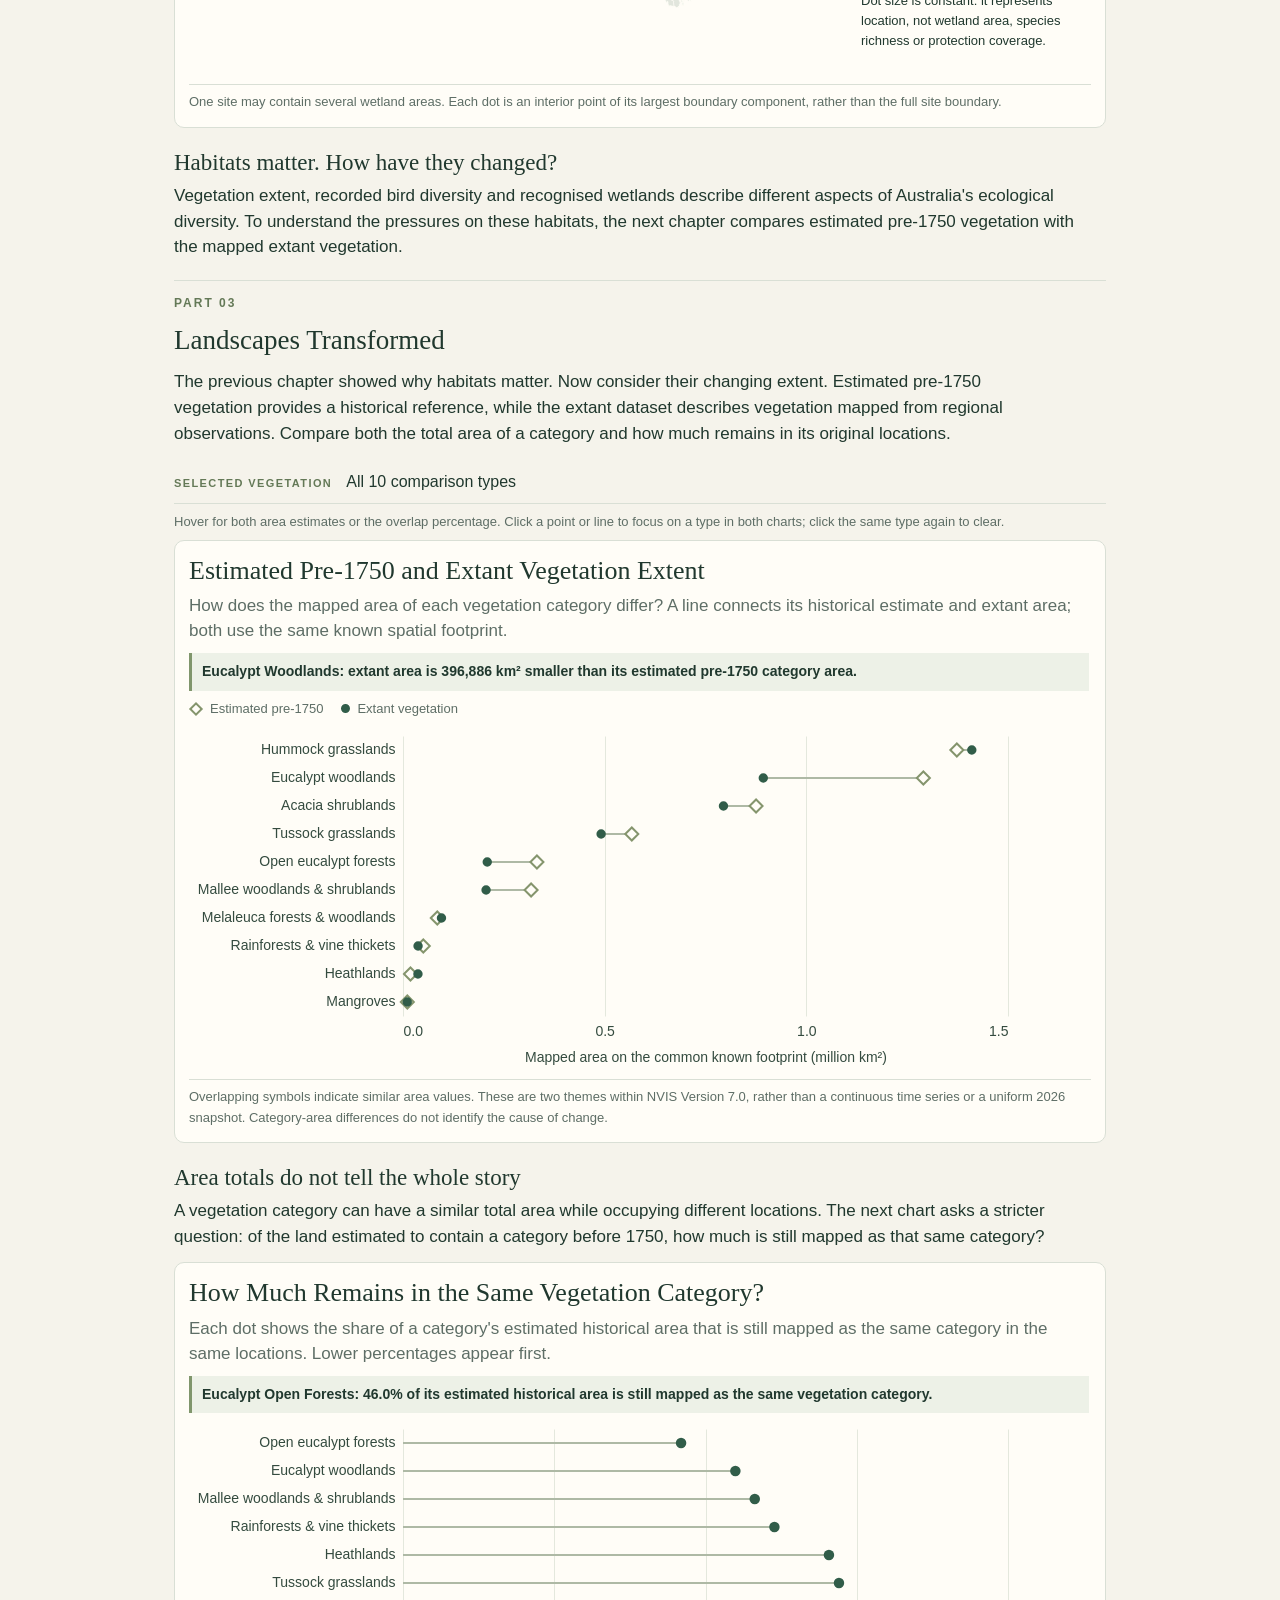
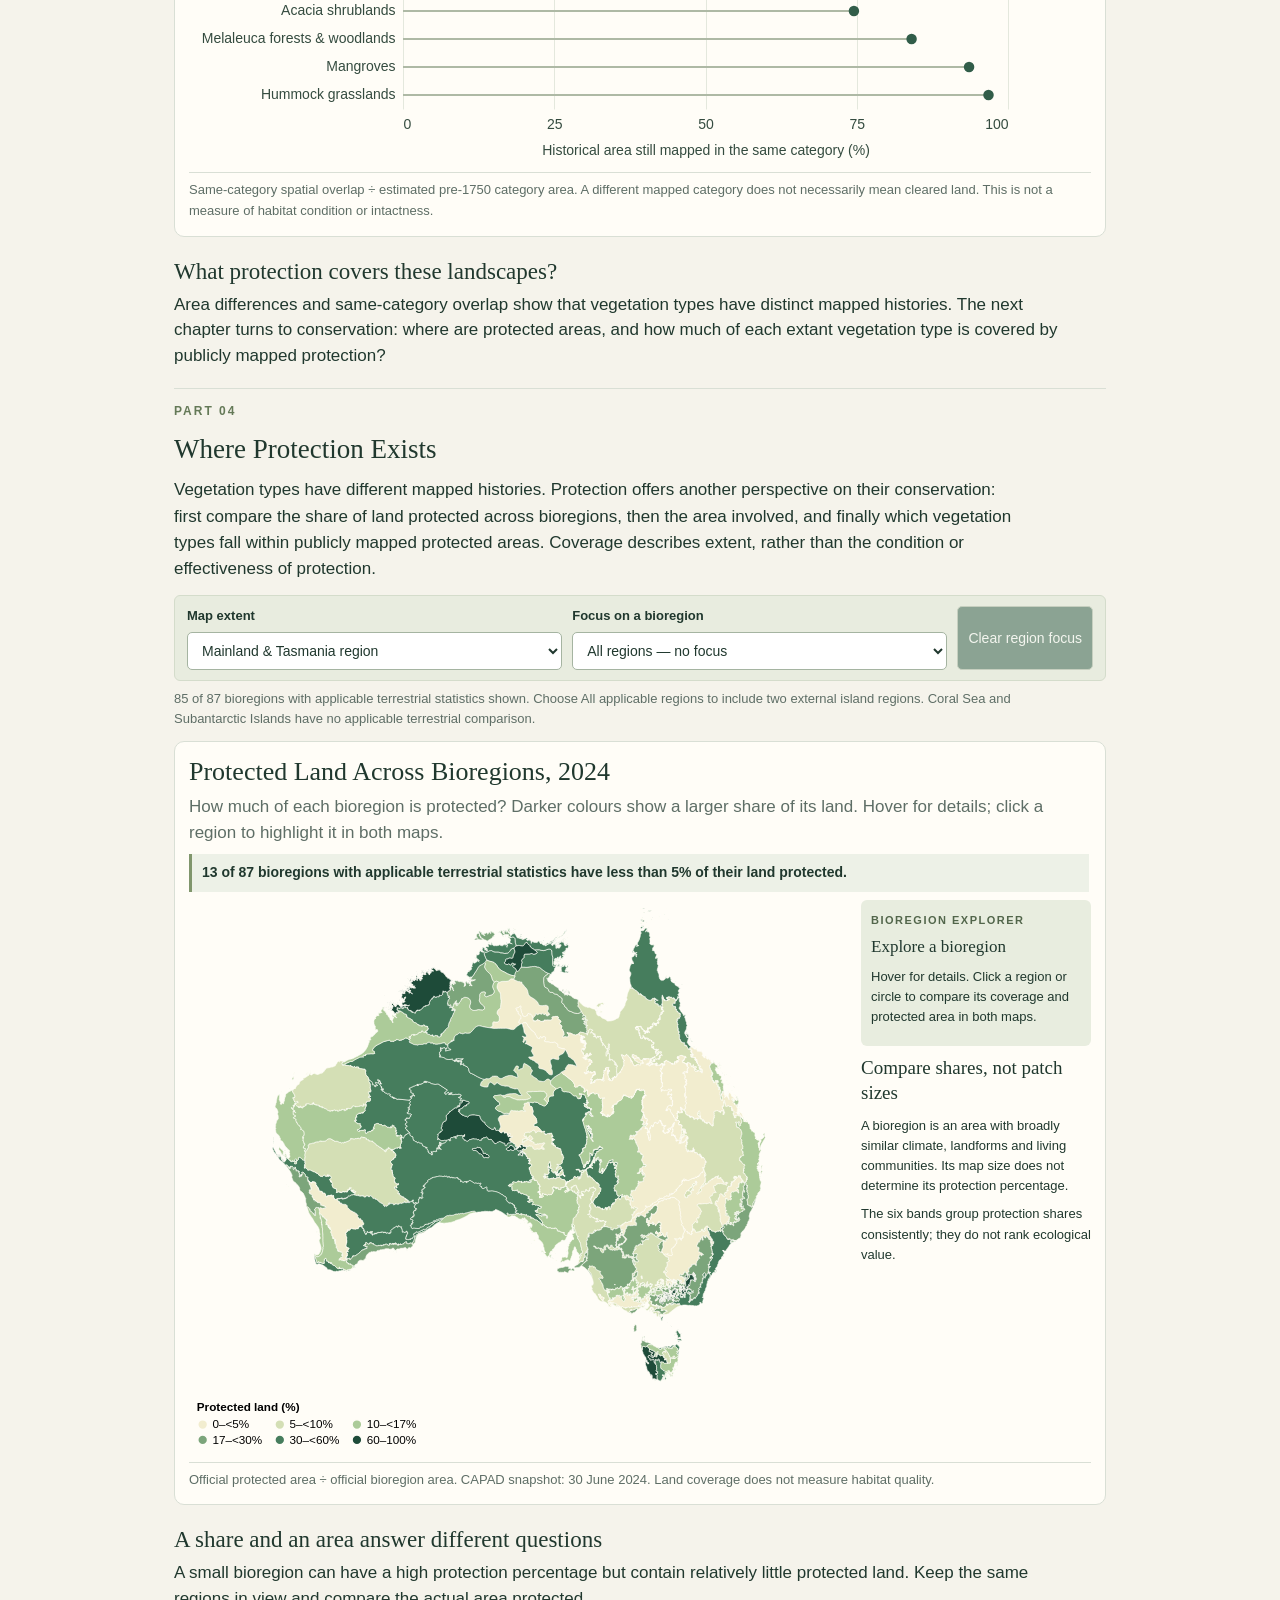
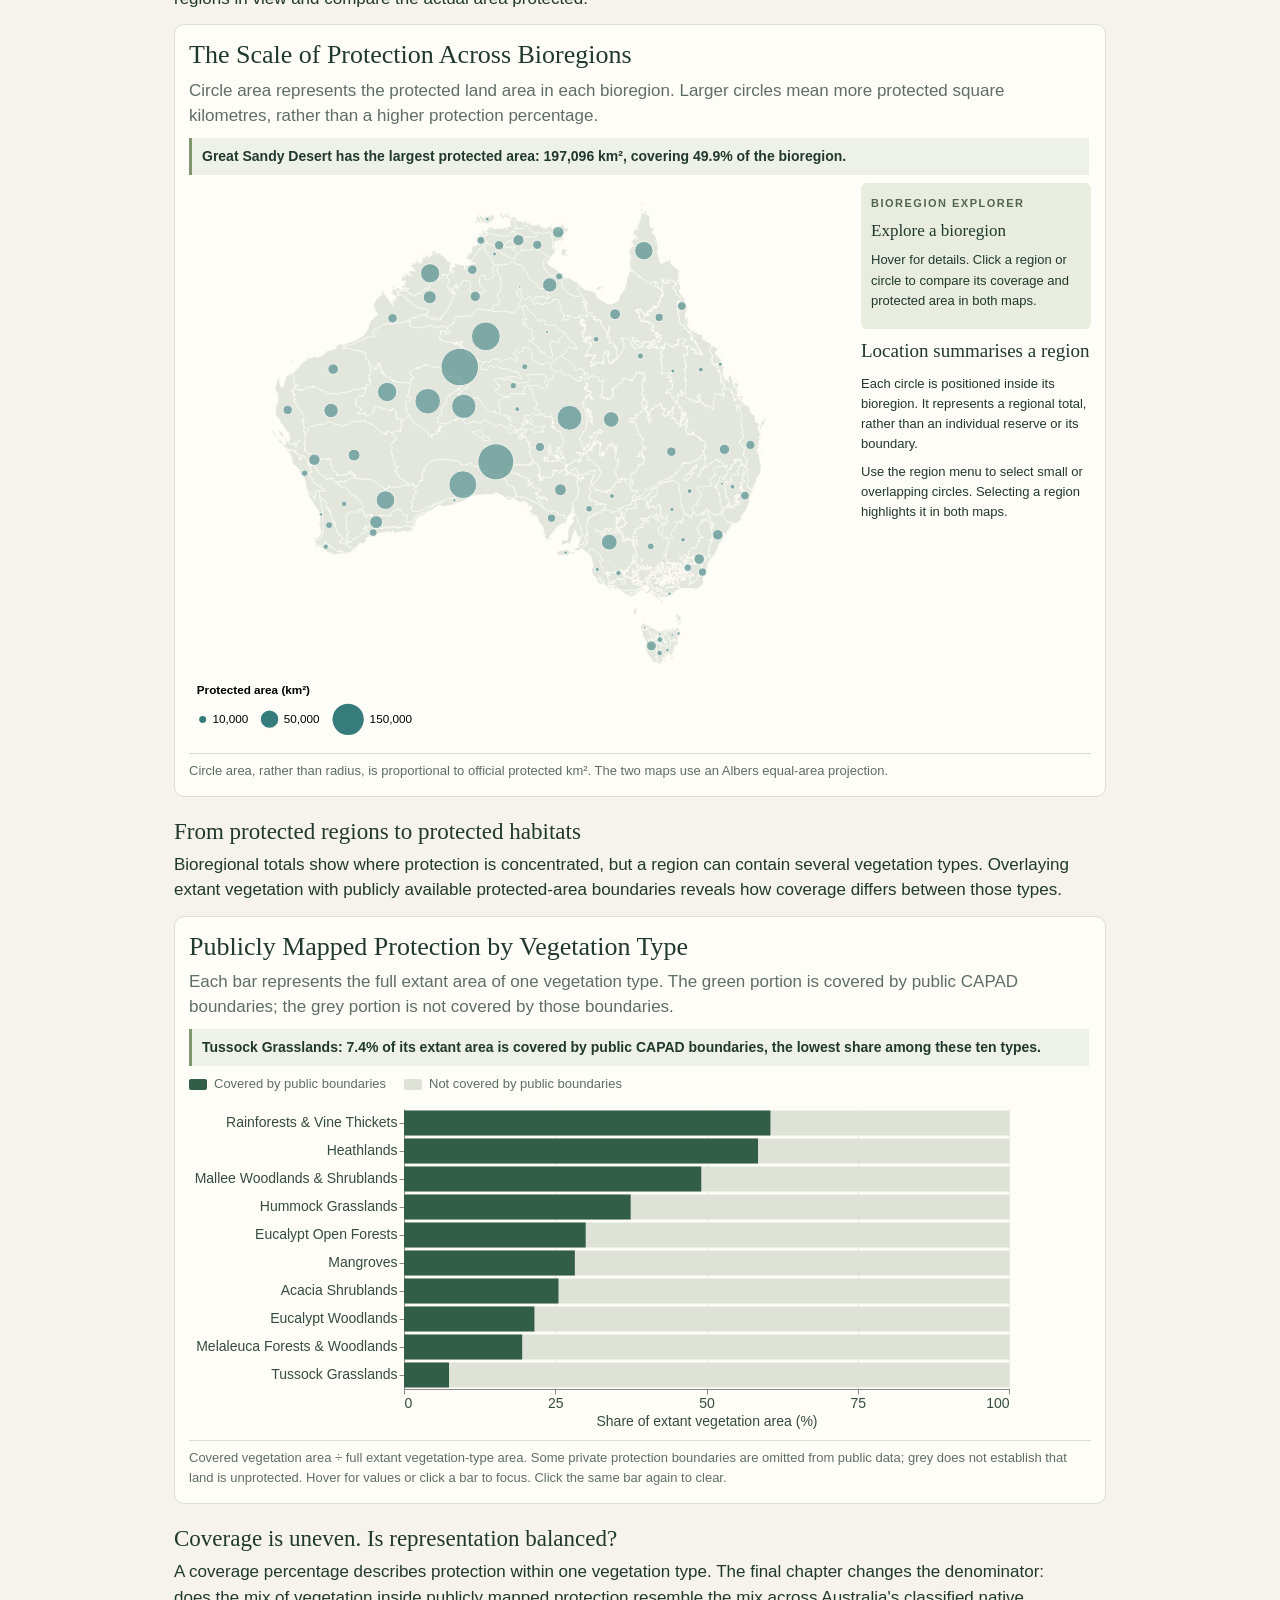
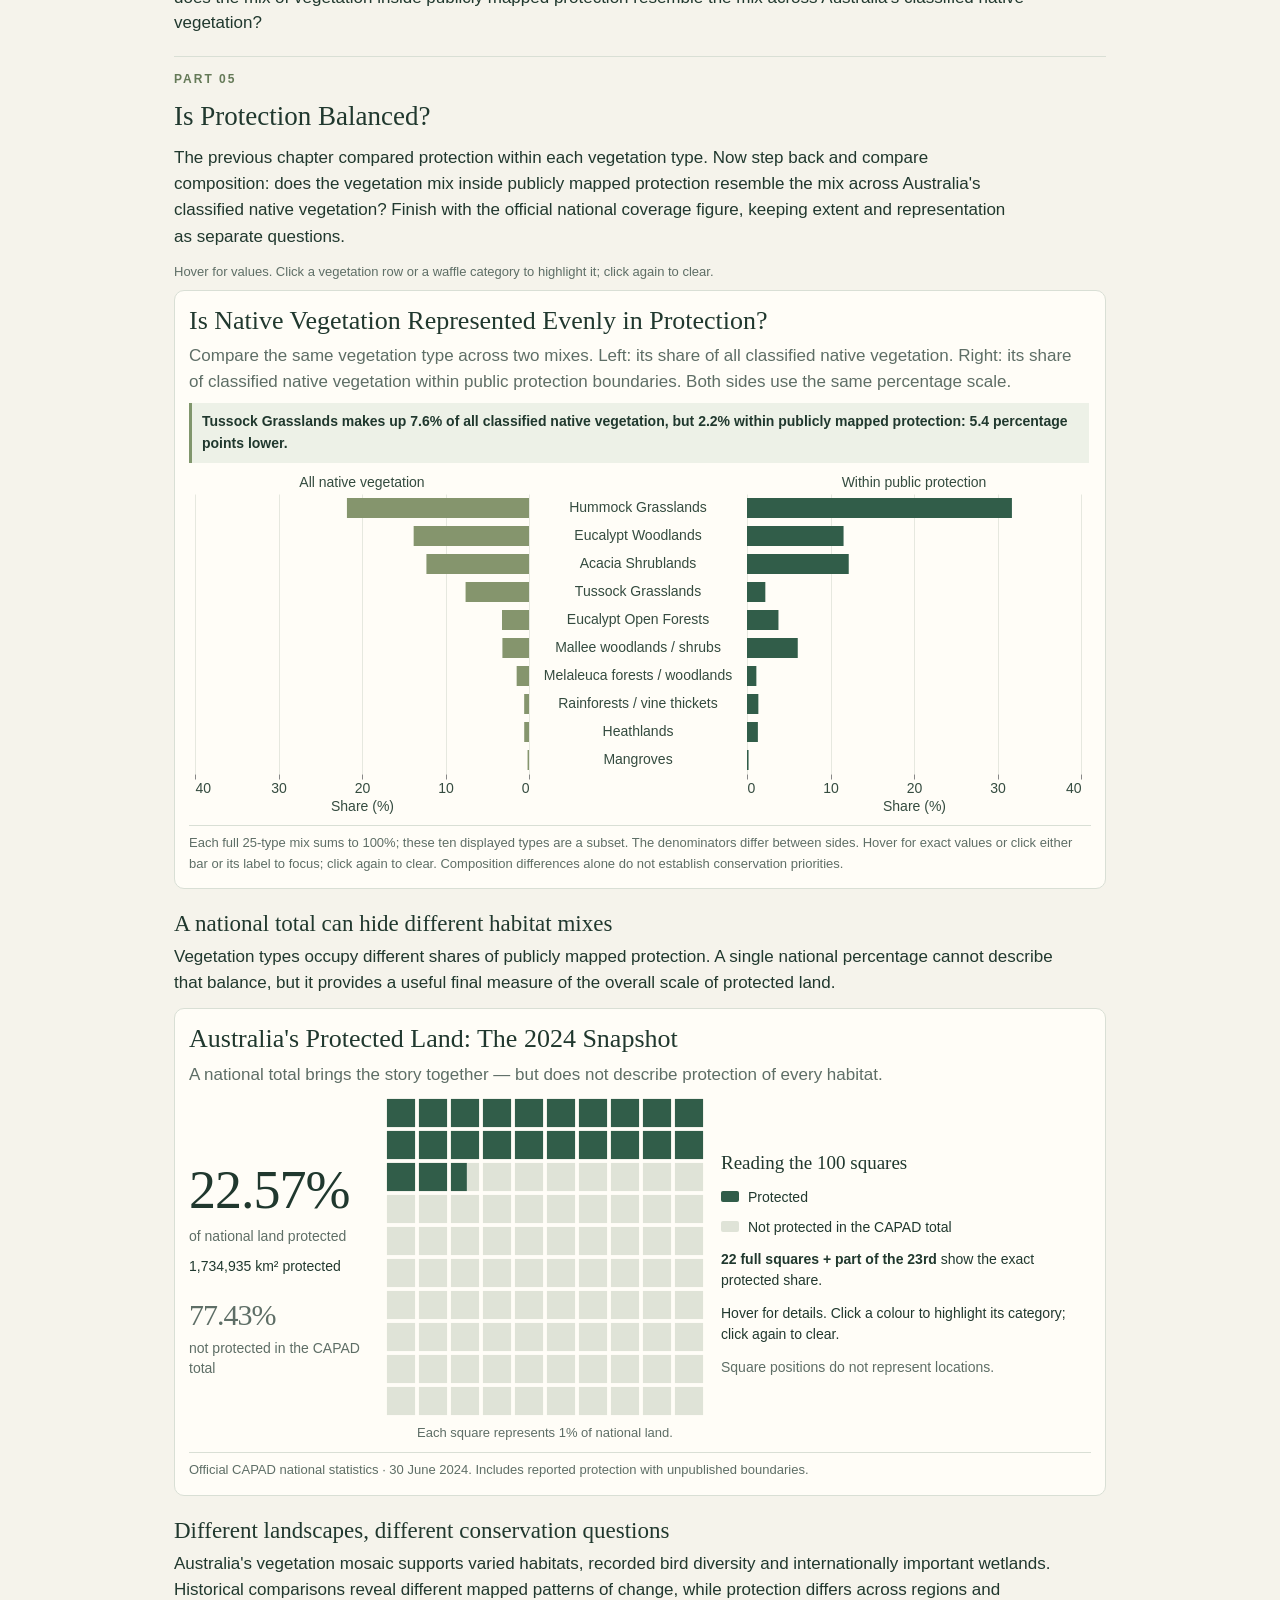
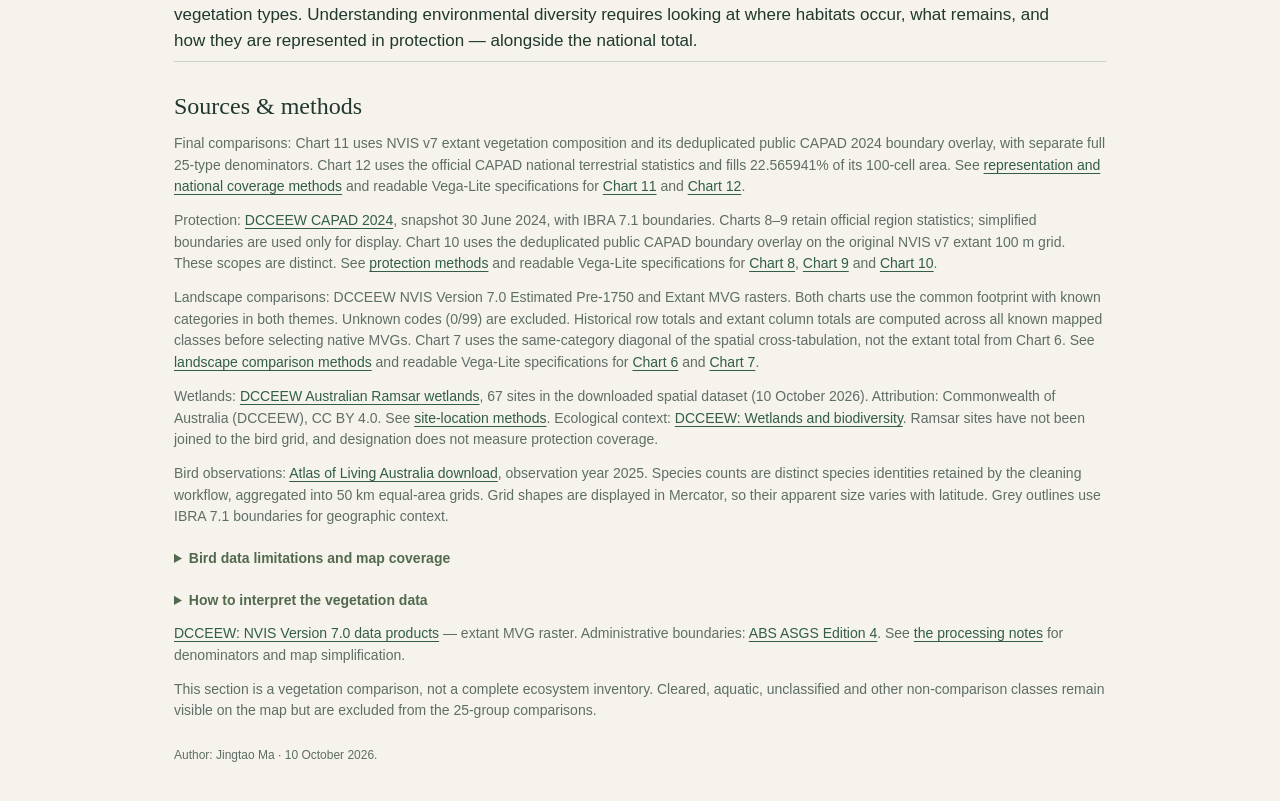
==== commit 41177869: "Compact charts and spacing while improving readability" ====
--- a/index.html
+++ b/index.html
@@ -1,5 +1,5 @@
 <!doctype html>
-<html lang="en"><head><meta charset="utf-8"><meta name="viewport" content="width=device-width, initial-scale=1"><title>Australian Ecosystems</title><link rel="stylesheet" href="styles.css?v=16"><script defer src="vendor/vega.min.js"></script><script defer src="vendor/vega-lite.min.js"></script><script defer src="vendor/vega-embed.min.js"></script><script defer src="app.js?v=5"></script><script defer src="birds.js?v=4"></script><script defer src="wetlands.js?v=3"></script><script defer src="landscapes.js?v=2"></script><script defer src="protection.js?v=6"></script><script defer src="balance.js?v=6"></script></head>
+<html lang="en"><head><meta charset="utf-8"><meta name="viewport" content="width=device-width, initial-scale=1"><title>Australian Ecosystems</title><link rel="stylesheet" href="styles.css?v=17"><script defer src="vendor/vega.min.js"></script><script defer src="vendor/vega-lite.min.js"></script><script defer src="vendor/vega-embed.min.js"></script><script defer src="app.js?v=6"></script><script defer src="birds.js?v=5"></script><script defer src="wetlands.js?v=3"></script><script defer src="landscapes.js?v=3"></script><script defer src="protection.js?v=6"></script><script defer src="balance.js?v=7"></script></head>
 
 <body><header><div class="wrap"><div class="eyebrow">FORESTS · DRYLANDS · GRASSLANDS · WETLANDS</div><h1>Australian<br>Ecosystems</h1><p class="hero-subtitle">A Journey Through Biodiversity, Landscape Change and Conservation</p><p class="intro">From tropical forests to inland grasslands, Australia's native vegetation forms a diverse mosaic. Start with where it grows, how much land it covers, and how the landscape changes between states.</p></div></header>
 
@@ -41,5 +41,5 @@
 <div class="story-bridge"><h3>A national total can hide different habitat mixes</h3><p>Vegetation types occupy different shares of publicly mapped protection. A single national percentage cannot describe that balance, but it provides a useful final measure of the overall scale of protected land.</p></div>
 <article class="chart-card" id="chart-12"><div class="card-heading"><h2>Australia's Protected Land: The 2024 Snapshot</h2><p>A national total brings the story together — but does not describe protection of every habitat.</p></div><div class="waffle-layout waffle-summary"><div class="waffle-numbers"><div class="waffle-primary"><strong id="national-protected-value"></strong><span>of national land protected</span></div><p id="national-insight"></p><div class="waffle-secondary"><strong id="national-remainder-value"></strong><span>not protected in the CAPAD total</span></div></div><div class="waffle-figure"><div id="national-waffle" class="chart" aria-label="One hundred-cell waffle chart of official national protected land coverage"></div><p class="waffle-caption">Each square represents 1% of national land.</p></div><aside class="waffle-guide"><h3>Reading the 100 squares</h3><div class="waffle-legend"><span class="coverage-key covered"></span><span>Protected</span></div><div class="waffle-legend"><span class="coverage-key"></span><span>Not protected in the CAPAD total</span></div><p><strong>22 full squares + part of the 23rd</strong> show the exact protected share.</p><p id="waffle-detail"></p><p class="chart-reading">Square positions do not represent locations.</p></aside></div><p class="method">Official CAPAD national statistics · 30 June 2024. Includes reported protection with unpublished boundaries.</p></article>
 <div class="story-bridge chapter-close"><h3>Different landscapes, different conservation questions</h3><p>Australia's vegetation mosaic supports varied habitats, recorded bird diversity and internationally important wetlands. Historical comparisons reveal different mapped patterns of change, while protection differs across regions and vegetation types. Understanding environmental diversity requires looking at where habitats occur, what remains, and how they are represented in protection — alongside the national total.</p></div></section>
-<footer><h2>Sources & methods</h2><p>Final comparisons: Chart 11 uses NVIS v7 extant vegetation composition and its deduplicated public CAPAD 2024 boundary overlay, with separate full 25-type denominators. Chart 12 uses the official CAPAD national terrestrial statistics and fills 22.565941% of its 100-cell area. See <a href="docs/BALANCE_METHODS.md">representation and national coverage methods</a> and readable Vega-Lite specifications for <a href="specs/chart11_representation_butterfly.vl.json">Chart 11</a> and <a href="specs/chart12_national_waffle.vl.json">Chart 12</a>.</p><p>Protection: <a href="https://www.dcceew.gov.au/environment/land/nrs/science/capad/2024" target="_blank" rel="noopener">DCCEEW CAPAD 2024</a>, snapshot 30 June 2024, with IBRA 7.1 boundaries. Charts 8–9 retain official region statistics; simplified boundaries are used only for display. Chart 10 uses the deduplicated public CAPAD boundary overlay on the original NVIS v7 extant 100 m grid. These scopes are distinct. See <a href="docs/PROTECTION_METHODS.md">protection methods</a> and readable Vega-Lite specifications for <a href="specs/chart08_protection_choropleth.vl.json">Chart 8</a>, <a href="specs/chart09_protection_symbols.vl.json">Chart 9</a> and <a href="specs/chart10_vegetation_protection.vl.json">Chart 10</a>.</p><p>Landscape comparisons: DCCEEW NVIS Version 7.0 Estimated Pre-1750 and Extant MVG rasters. Both charts use the common footprint with known categories in both themes. Unknown codes (0/99) are excluded. Historical row totals and extant column totals are computed across all known mapped classes before selecting native MVGs. Chart 7 uses the same-category diagonal of the spatial cross-tabulation, not the extant total from Chart 6. See <a href="docs/LANDSCAPE_METHODS.md">landscape comparison methods</a> and readable Vega-Lite specifications for <a href="specs/chart06_connected_dot.vl.json">Chart 6</a> and <a href="specs/chart07_lollipop.vl.json">Chart 7</a>.</p><p>Wetlands: <a href="https://www.dcceew.gov.au/water/wetlands/australian-ramsar-wetlands" target="_blank" rel="noopener">DCCEEW Australian Ramsar wetlands</a>, 67 sites in the downloaded spatial dataset (10 October 2026). Attribution: Commonwealth of Australia (DCCEEW), CC BY 4.0. See <a href="docs/ramsar_methods.md">site-location methods</a>. Ecological context: <a href="https://www.dcceew.gov.au/water/wetlands/publications/factsheet-wetlands-biodiversity" target="_blank" rel="noopener">DCCEEW: Wetlands and biodiversity</a>. Ramsar sites have not been joined to the bird grid, and designation does not measure protection coverage.</p><p>Bird observations: <a href="https://doi.org/10.26197/ala.cc780cc5-1f11-4bdd-81b0-82083cb6b0cf" target="_blank" rel="noopener">Atlas of Living Australia download</a>, observation year 2025. Species counts are distinct species identities retained by the cleaning workflow, aggregated into 50 km equal-area grids. Grid shapes are displayed in Mercator, so their apparent size varies with latitude. Grey outlines use IBRA 7.1 boundaries for geographic context.</p><details><summary>Bird data limitations and map coverage</summary><p>The retained download has 6,972,714 records in 2,438 populated grids; 87.95% have unspecified coordinate uncertainty. Values are recorded richness, not a complete census, corrected richness or an estimate of conservation value. The default view includes grids whose centres are within 110–156° E and 45–9° S (2,387 grids), including nearby marine locations. The broader view includes all downloaded grid locations, including offshore and external-territory records. Occurrence counts are retained exported rows, without deduplication by occurrence ID. A missing square is not evidence of absence. The minimum-record filter hides grids; it does not recompute their species counts. See <a href="docs/bird_source_metadata.json">download attribution</a> and <a href="docs/BIRD_MAP_METHODS.md">the bird-map methods</a>.</p></details><details class="processing-details"><summary>How to interpret the vegetation data</summary><ol><li>Display: approximately 5 km cells, sampled from the NVIS 100 m raster. Small coastal patches may disappear at this scale. Map cells are not used to calculate areas. Extant data have different observation dates across regions.</li><li>Area statistics use original 100 m NVIS cells in an equal-area projection. One cell equals one hectare. Percentages in tooltips use all 25 classified native groups nationwide as the denominator.</li><li>Each percentage divides the group's area by all 25 classified native groups in that state. It does not measure the percentage of the state's total land. The ten displayed groups are a subset; their percentages do not sum to 100% per column. Other Territories are omitted.</li></ol></details><p><a href="https://www.dcceew.gov.au/environment/environment-information-australia/national-vegetation-information-system/data-products" target="_blank" rel="noopener">DCCEEW: NVIS Version 7.0 data products</a> — extant MVG raster. Administrative boundaries: <a href="https://www.abs.gov.au/statistics/standards/australian-statistical-geography-standard-asgs-edition-4/latest-release" target="_blank" rel="noopener">ABS ASGS Edition 4</a>. See <a href="docs/SOURCES_AND_METHODS.md">the processing notes</a> for denominators and map simplification.</p><p>This section is a vegetation comparison, not a complete ecosystem inventory. Cleared, aquatic, unclassified and other non-comparison classes remain visible on the map but are excluded from the 25-group comparisons.</p><p class="credit">Created by Jingtao Ma · 10 October 2026.</p></footer>
+<footer><h2>Sources & methods</h2><p>Final comparisons: Chart 11 uses NVIS v7 extant vegetation composition and its deduplicated public CAPAD 2024 boundary overlay, with separate full 25-type denominators. Chart 12 uses the official CAPAD national terrestrial statistics and fills 22.565941% of its 100-cell area. See <a href="docs/BALANCE_METHODS.md">representation and national coverage methods</a> and readable Vega-Lite specifications for <a href="specs/chart11_representation_butterfly.vl.json">Chart 11</a> and <a href="specs/chart12_national_waffle.vl.json">Chart 12</a>.</p><p>Protection: <a href="https://www.dcceew.gov.au/environment/land/nrs/science/capad/2024" target="_blank" rel="noopener">DCCEEW CAPAD 2024</a>, snapshot 30 June 2024, with IBRA 7.1 boundaries. Charts 8–9 retain official region statistics; simplified boundaries are used only for display. Chart 10 uses the deduplicated public CAPAD boundary overlay on the original NVIS v7 extant 100 m grid. These scopes are distinct. See <a href="docs/PROTECTION_METHODS.md">protection methods</a> and readable Vega-Lite specifications for <a href="specs/chart08_protection_choropleth.vl.json">Chart 8</a>, <a href="specs/chart09_protection_symbols.vl.json">Chart 9</a> and <a href="specs/chart10_vegetation_protection.vl.json">Chart 10</a>.</p><p>Landscape comparisons: DCCEEW NVIS Version 7.0 Estimated Pre-1750 and Extant MVG rasters. Both charts use the common footprint with known categories in both themes. Unknown codes (0/99) are excluded. Historical row totals and extant column totals are computed across all known mapped classes before selecting native MVGs. Chart 7 uses the same-category diagonal of the spatial cross-tabulation, not the extant total from Chart 6. See <a href="docs/LANDSCAPE_METHODS.md">landscape comparison methods</a> and readable Vega-Lite specifications for <a href="specs/chart06_connected_dot.vl.json">Chart 6</a> and <a href="specs/chart07_lollipop.vl.json">Chart 7</a>.</p><p>Wetlands: <a href="https://www.dcceew.gov.au/water/wetlands/australian-ramsar-wetlands" target="_blank" rel="noopener">DCCEEW Australian Ramsar wetlands</a>, 67 sites in the downloaded spatial dataset (10 October 2026). Attribution: Commonwealth of Australia (DCCEEW), CC BY 4.0. See <a href="docs/ramsar_methods.md">site-location methods</a>. Ecological context: <a href="https://www.dcceew.gov.au/water/wetlands/publications/factsheet-wetlands-biodiversity" target="_blank" rel="noopener">DCCEEW: Wetlands and biodiversity</a>. Ramsar sites have not been joined to the bird grid, and designation does not measure protection coverage.</p><p>Bird observations: <a href="https://doi.org/10.26197/ala.cc780cc5-1f11-4bdd-81b0-82083cb6b0cf" target="_blank" rel="noopener">Atlas of Living Australia download</a>, observation year 2025. Species counts are distinct species identities retained by the cleaning workflow, aggregated into 50 km equal-area grids. Grid shapes are displayed in Mercator, so their apparent size varies with latitude. Grey outlines use IBRA 7.1 boundaries for geographic context.</p><details><summary>Bird data limitations and map coverage</summary><p>The retained download has 6,972,714 records in 2,438 populated grids; 87.95% have unspecified coordinate uncertainty. Values are recorded richness, not a complete census, corrected richness or an estimate of conservation value. The default view includes grids whose centres are within 110–156° E and 45–9° S (2,387 grids), including nearby marine locations. The broader view includes all downloaded grid locations, including offshore and external-territory records. Occurrence counts are retained exported rows, without deduplication by occurrence ID. A missing square is not evidence of absence. The minimum-record filter hides grids; it does not recompute their species counts. See <a href="docs/bird_source_metadata.json">download attribution</a> and <a href="docs/BIRD_MAP_METHODS.md">the bird-map methods</a>.</p></details><details class="processing-details"><summary>How to interpret the vegetation data</summary><ol><li>Display: approximately 5 km cells, sampled from the NVIS 100 m raster. Small coastal patches may disappear at this scale. Map cells are not used to calculate areas. Extant data have different observation dates across regions.</li><li>Area statistics use original 100 m NVIS cells in an equal-area projection. One cell equals one hectare. Percentages in tooltips use all 25 classified native groups nationwide as the denominator.</li><li>Each percentage divides the group's area by all 25 classified native groups in that state. It does not measure the percentage of the state's total land. The ten displayed groups are a subset; their percentages do not sum to 100% per column. Other Territories are omitted.</li></ol></details><p><a href="https://www.dcceew.gov.au/environment/environment-information-australia/national-vegetation-information-system/data-products" target="_blank" rel="noopener">DCCEEW: NVIS Version 7.0 data products</a> — extant MVG raster. Administrative boundaries: <a href="https://www.abs.gov.au/statistics/standards/australian-statistical-geography-standard-asgs-edition-4/latest-release" target="_blank" rel="noopener">ABS ASGS Edition 4</a>. See <a href="docs/SOURCES_AND_METHODS.md">the processing notes</a> for denominators and map simplification.</p><p>This section is a vegetation comparison, not a complete ecosystem inventory. Cleared, aquatic, unclassified and other non-comparison classes remain visible on the map but are excluded from the 25-group comparisons.</p><p class="credit">Author: Jingtao Ma · 10 October 2026.</p></footer>
 </main></body></html>
--- a/styles.css
+++ b/styles.css
@@ -181,3 +181,25 @@
 .waffle-summary .waffle-guide p,.waffle-summary #waffle-detail{font-size:14px;line-height:1.5;margin:12px 0}
 @media(max-width:900px){.waffle-layout.waffle-summary{grid-template-columns:minmax(150px,1fr) 340px;gap:16px}.waffle-summary .waffle-guide{grid-column:1/-1;max-width:none;width:100%}.waffle-guide .waffle-legend{display:inline-grid;margin-right:20px}.waffle-guide h3{margin-bottom:7px}}
 @media(max-width:600px){.waffle-layout.waffle-summary{grid-template-columns:minmax(0,1fr);gap:14px}.waffle-numbers{display:grid;grid-template-columns:1fr 1fr;gap:8px 16px;align-items:start}.waffle-primary strong{font-size:clamp(38px,11vw,48px)}.waffle-secondary{grid-column:2;grid-row:1}.waffle-numbers #national-insight{grid-column:1/-1;margin:0}.waffle-figure{width:min(340px,100%);justify-self:center}.waffle-summary .waffle-guide{grid-column:auto}}
+
+/* Small overall reduction, with slightly larger reading text and compact spacing. */
+body{font-size:17px}
+.wrap{max-width:980px}
+header .intro{font-size:18px}
+.chapter-lead{font-size:17px;line-height:1.55}
+.context p{font-size:16px}
+.card-heading>p{font-size:17px;line-height:1.5}
+.chart-card{padding:14px;margin:8px 0 12px}
+.context{padding:16px 0 10px}
+.planned-part{padding:13px 0 0;margin-top:12px}
+.story-bridge{padding:7px 0 5px}
+.story-bridge p{font-size:17px;line-height:1.5}
+.chapter-close{padding-bottom:8px}
+.insight{margin:8px 0;padding:8px 10px}
+.map-layout{gap:12px}
+.method{margin-top:7px;padding-top:7px}
+.waffle-layout.waffle-summary{grid-template-columns:180px 320px minmax(0,1fr);gap:16px;margin:10px 0}
+footer{padding:18px 0 24px}
+@media(max-width:900px){.waffle-layout.waffle-summary{grid-template-columns:minmax(150px,1fr) 320px;gap:14px}}
+@media(max-width:600px){.waffle-layout.waffle-summary{grid-template-columns:minmax(0,1fr);gap:12px}.waffle-figure{width:min(320px,100%)}}
+@media(max-width:520px){.chart-card{padding:12px}}
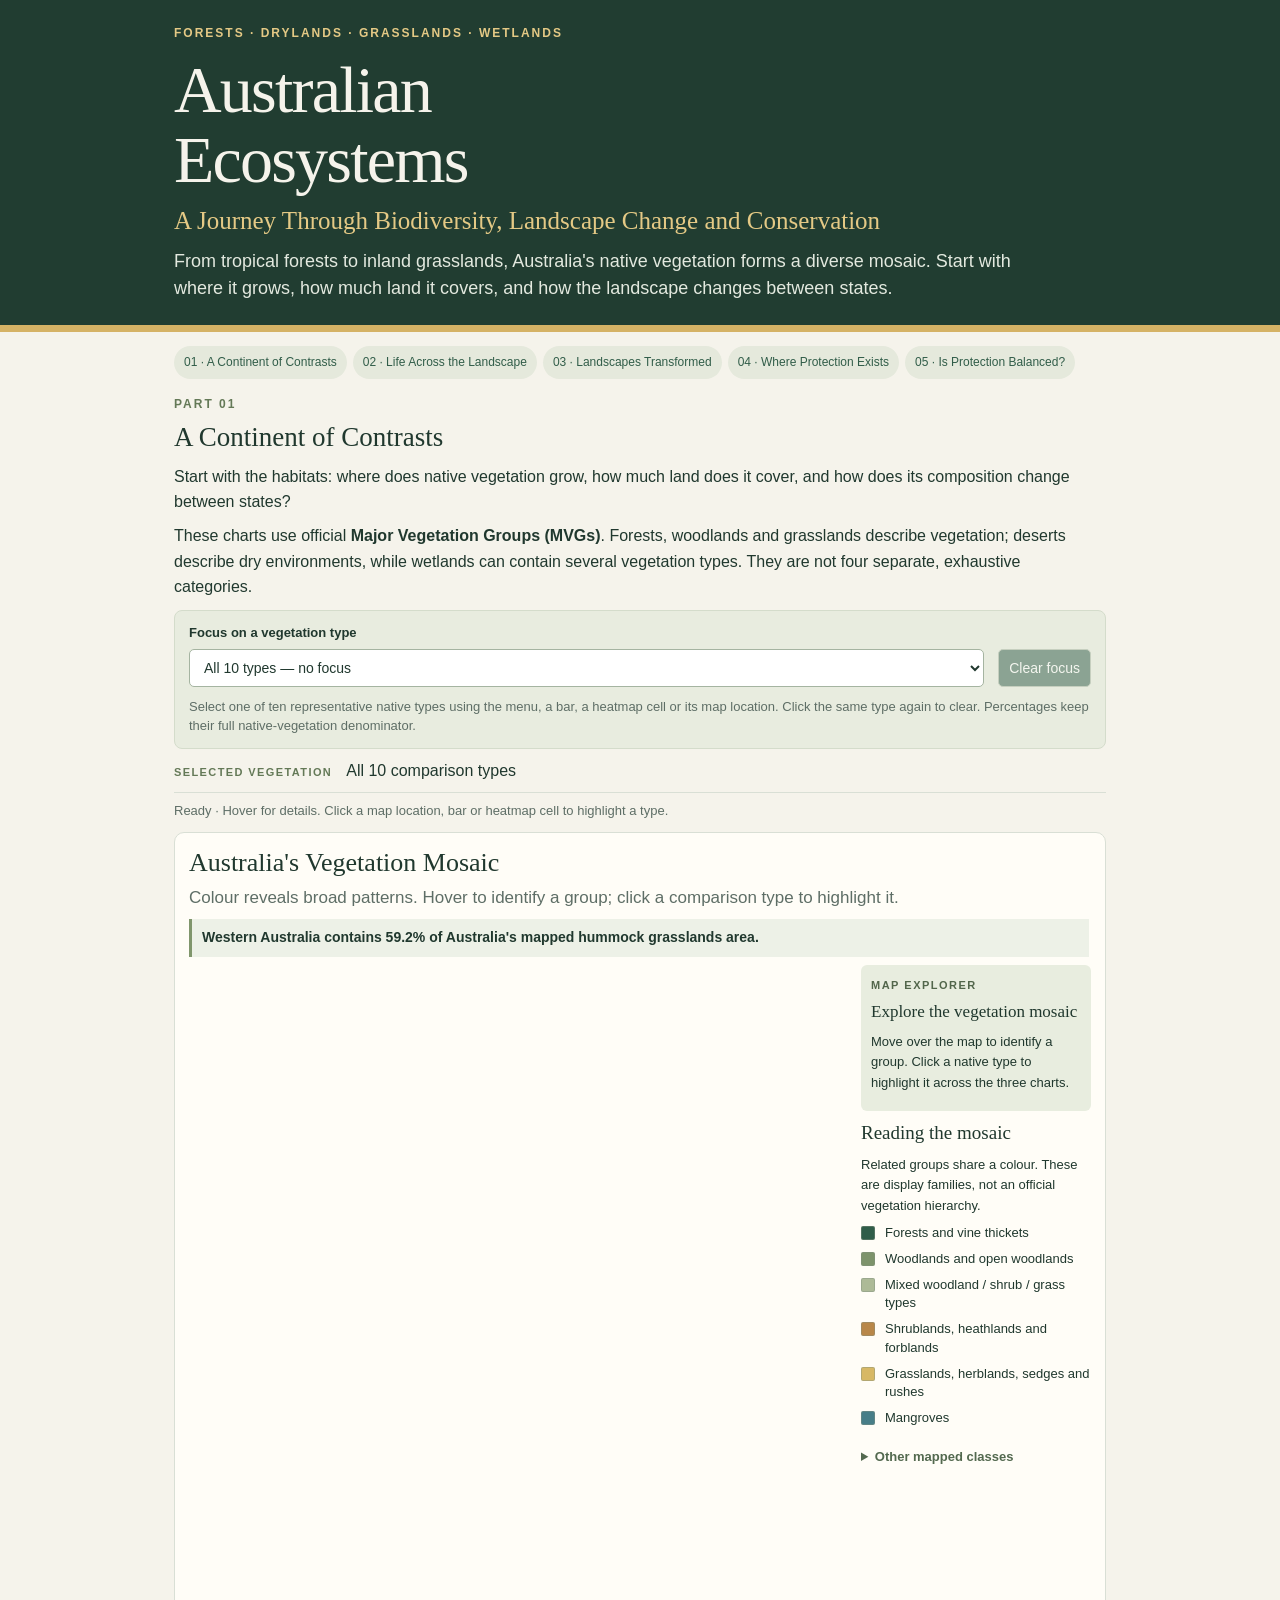
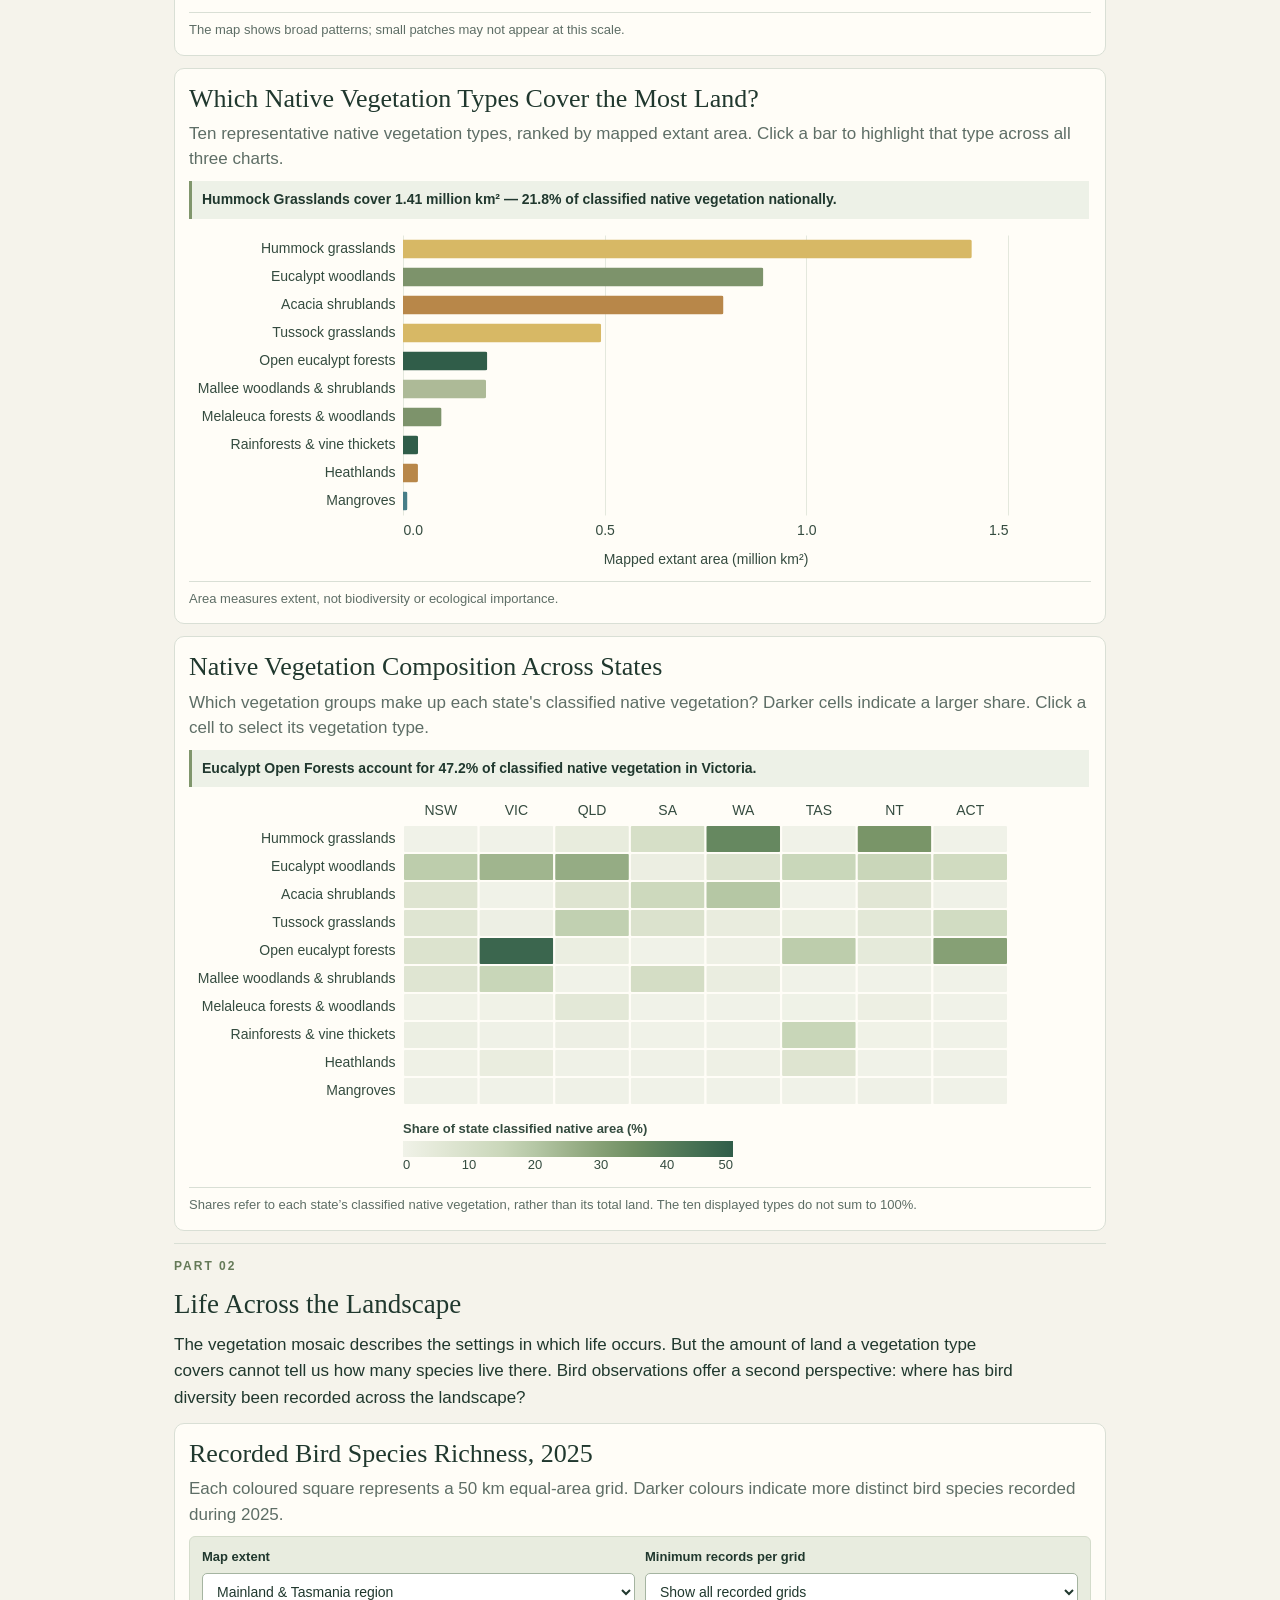
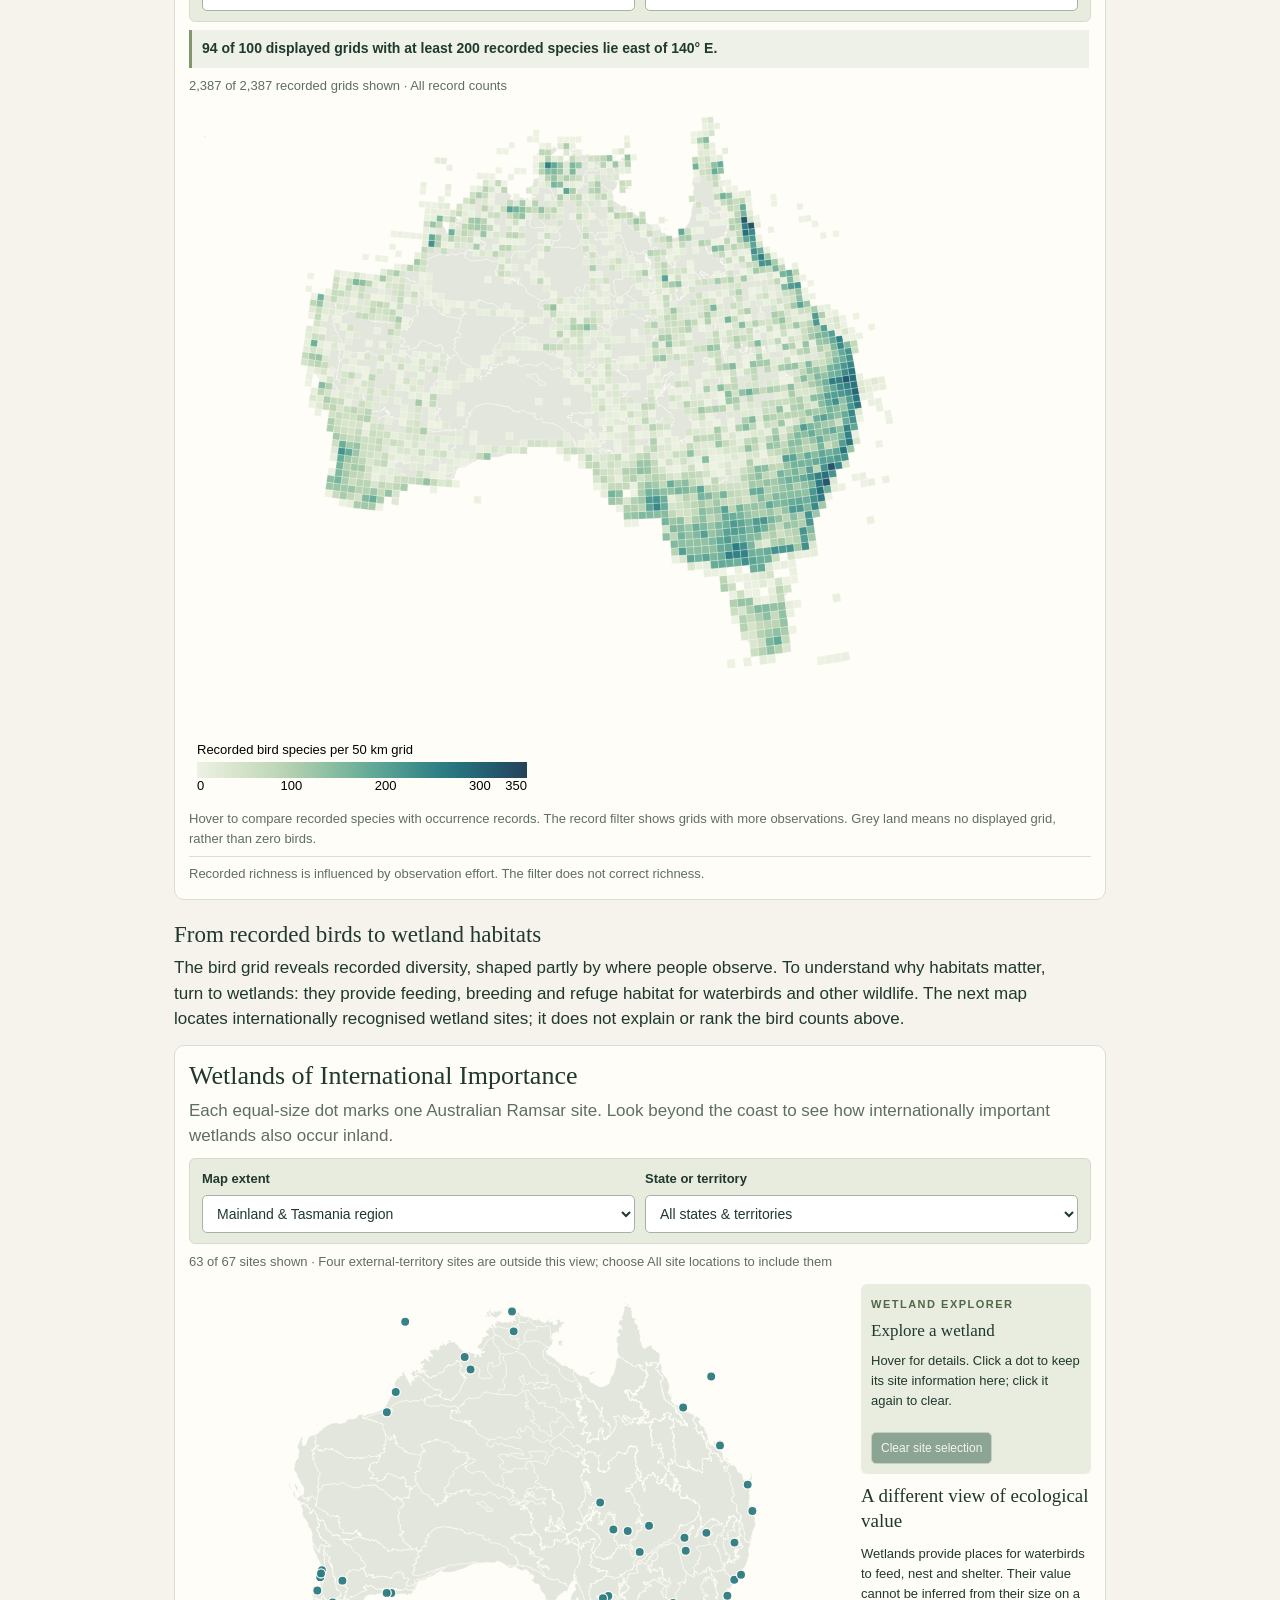
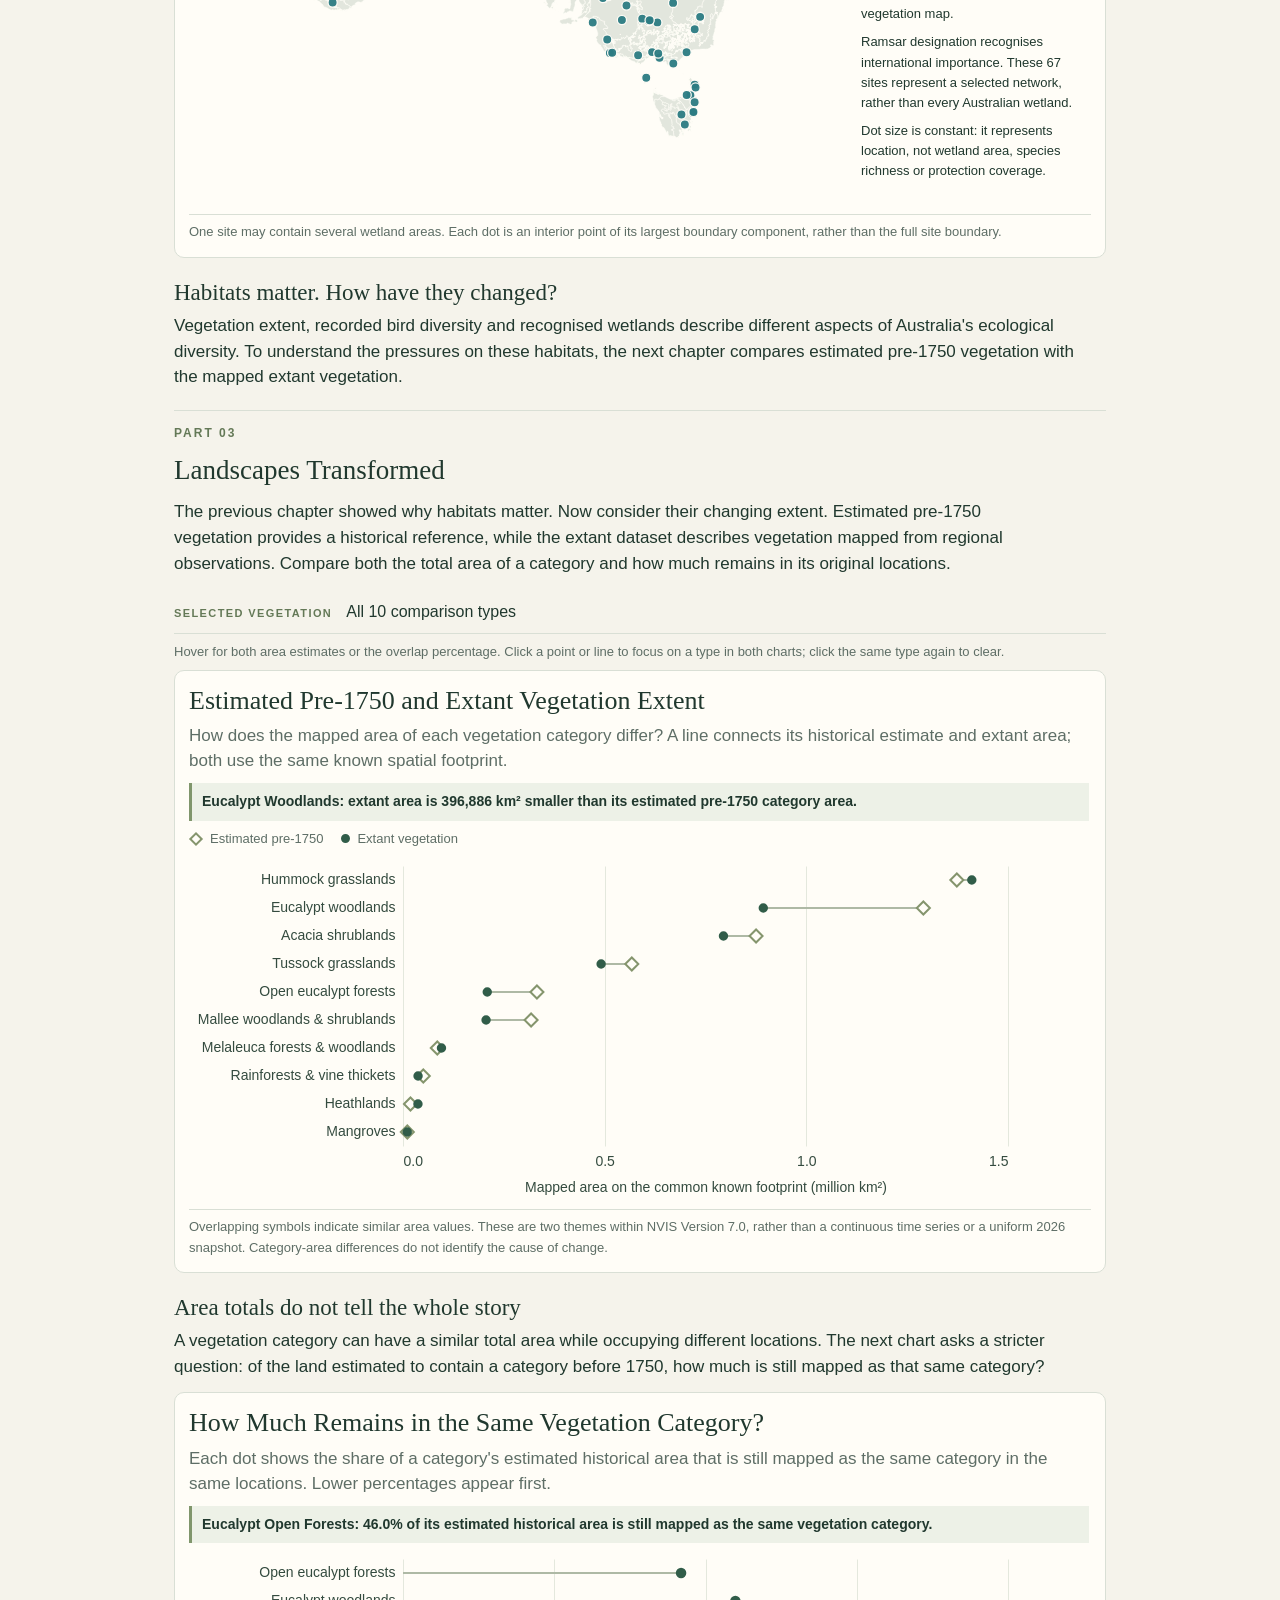
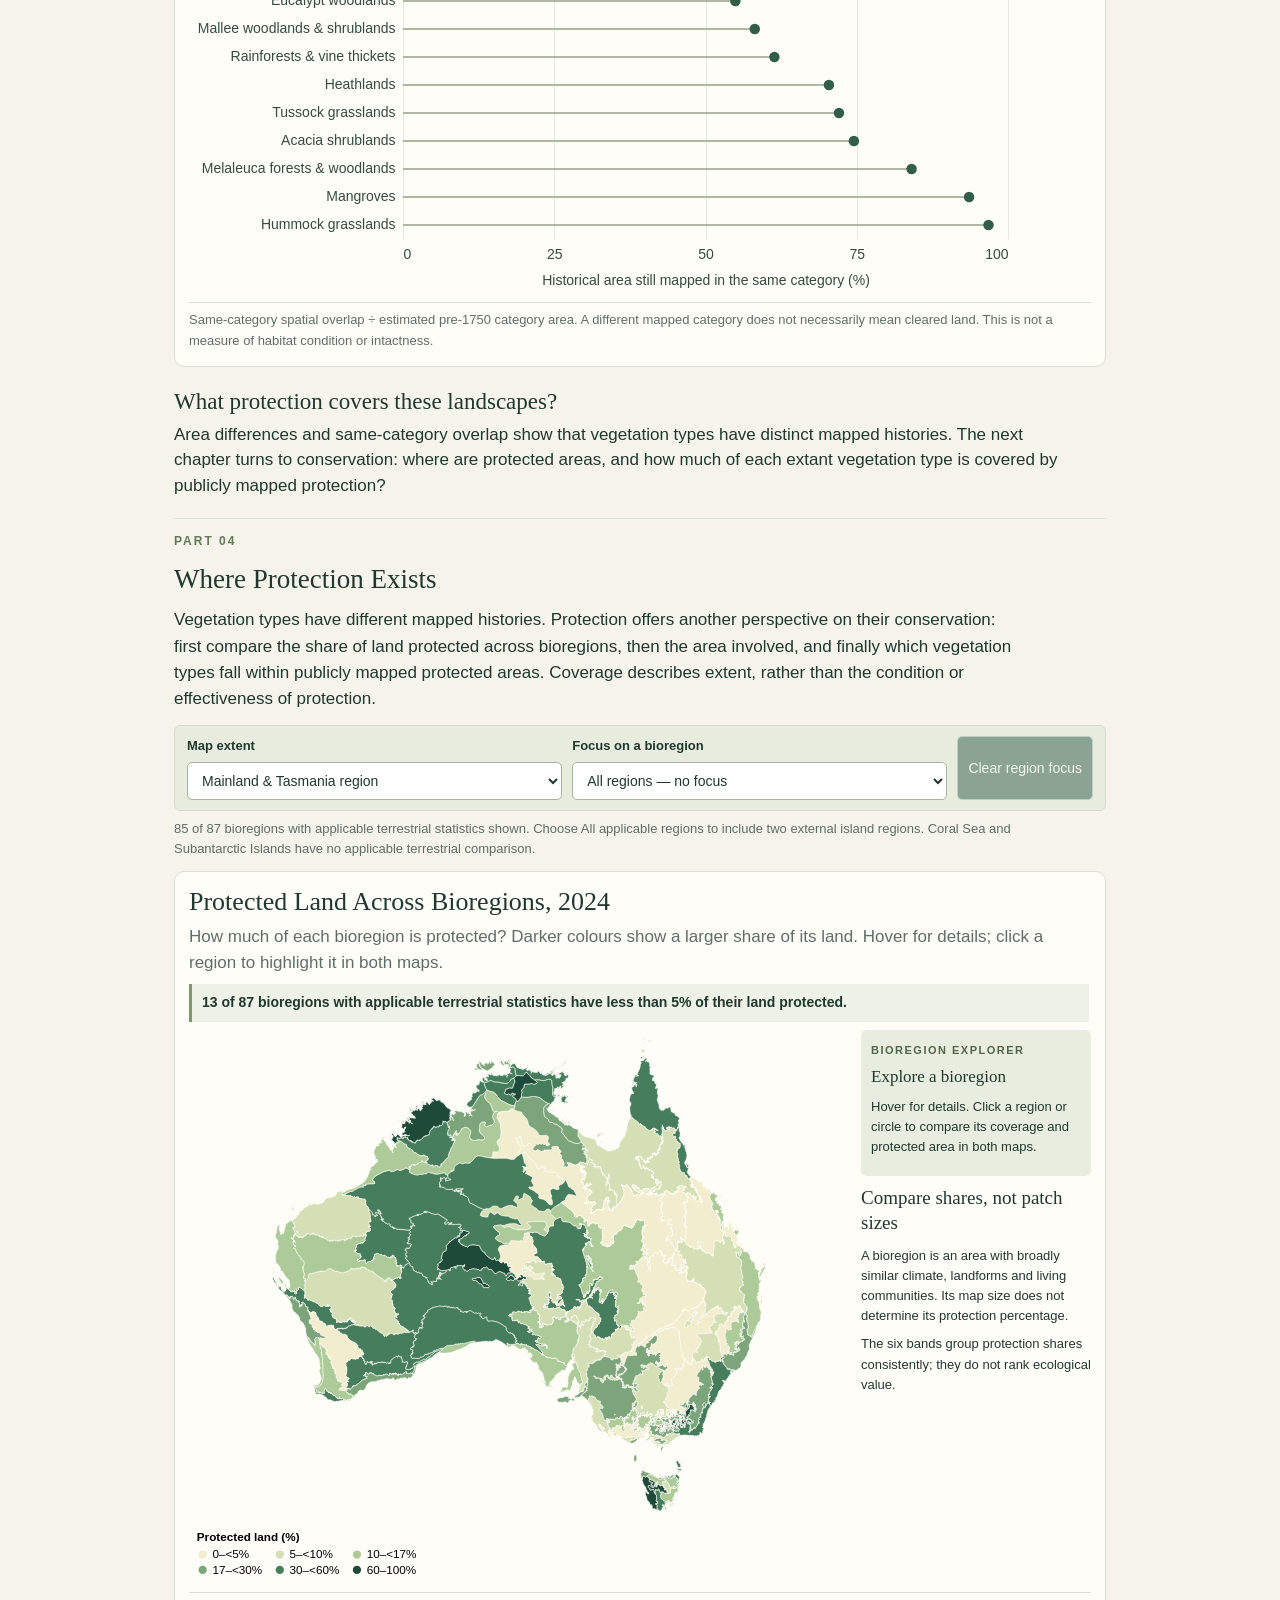
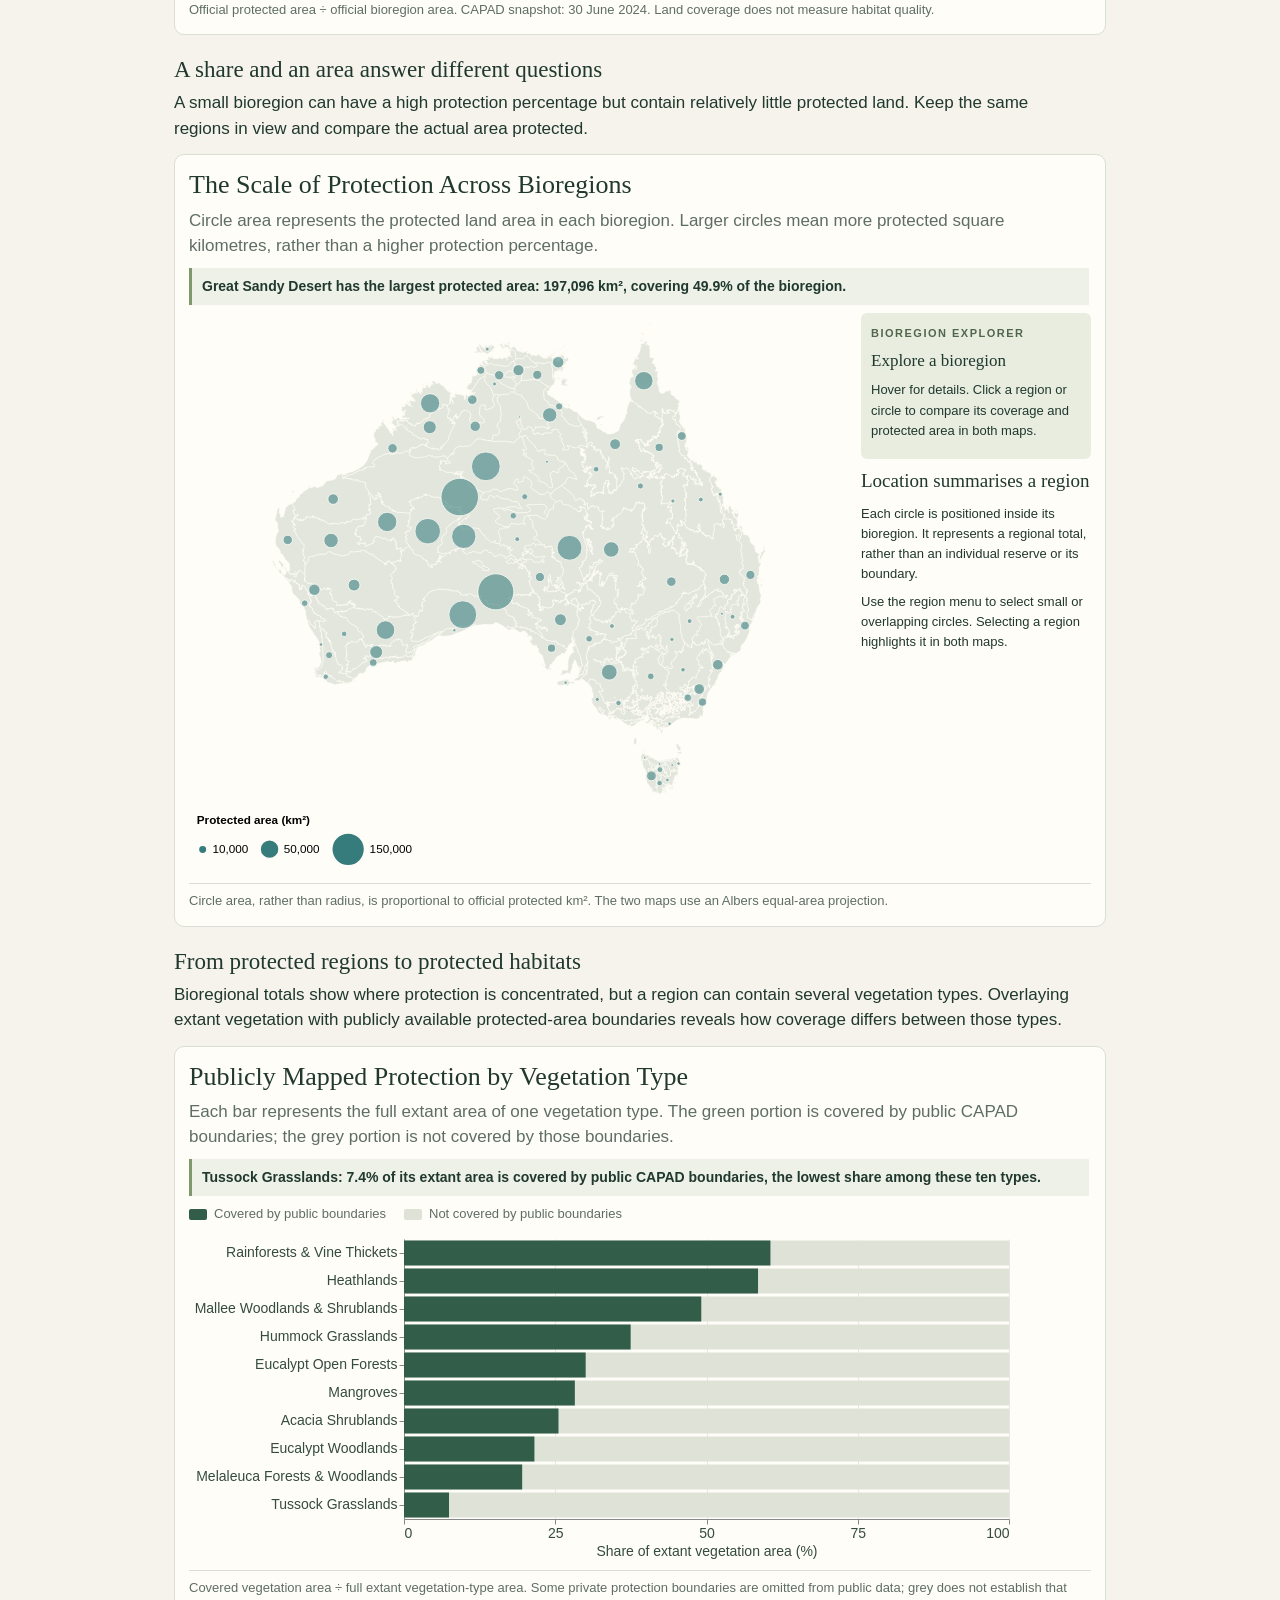
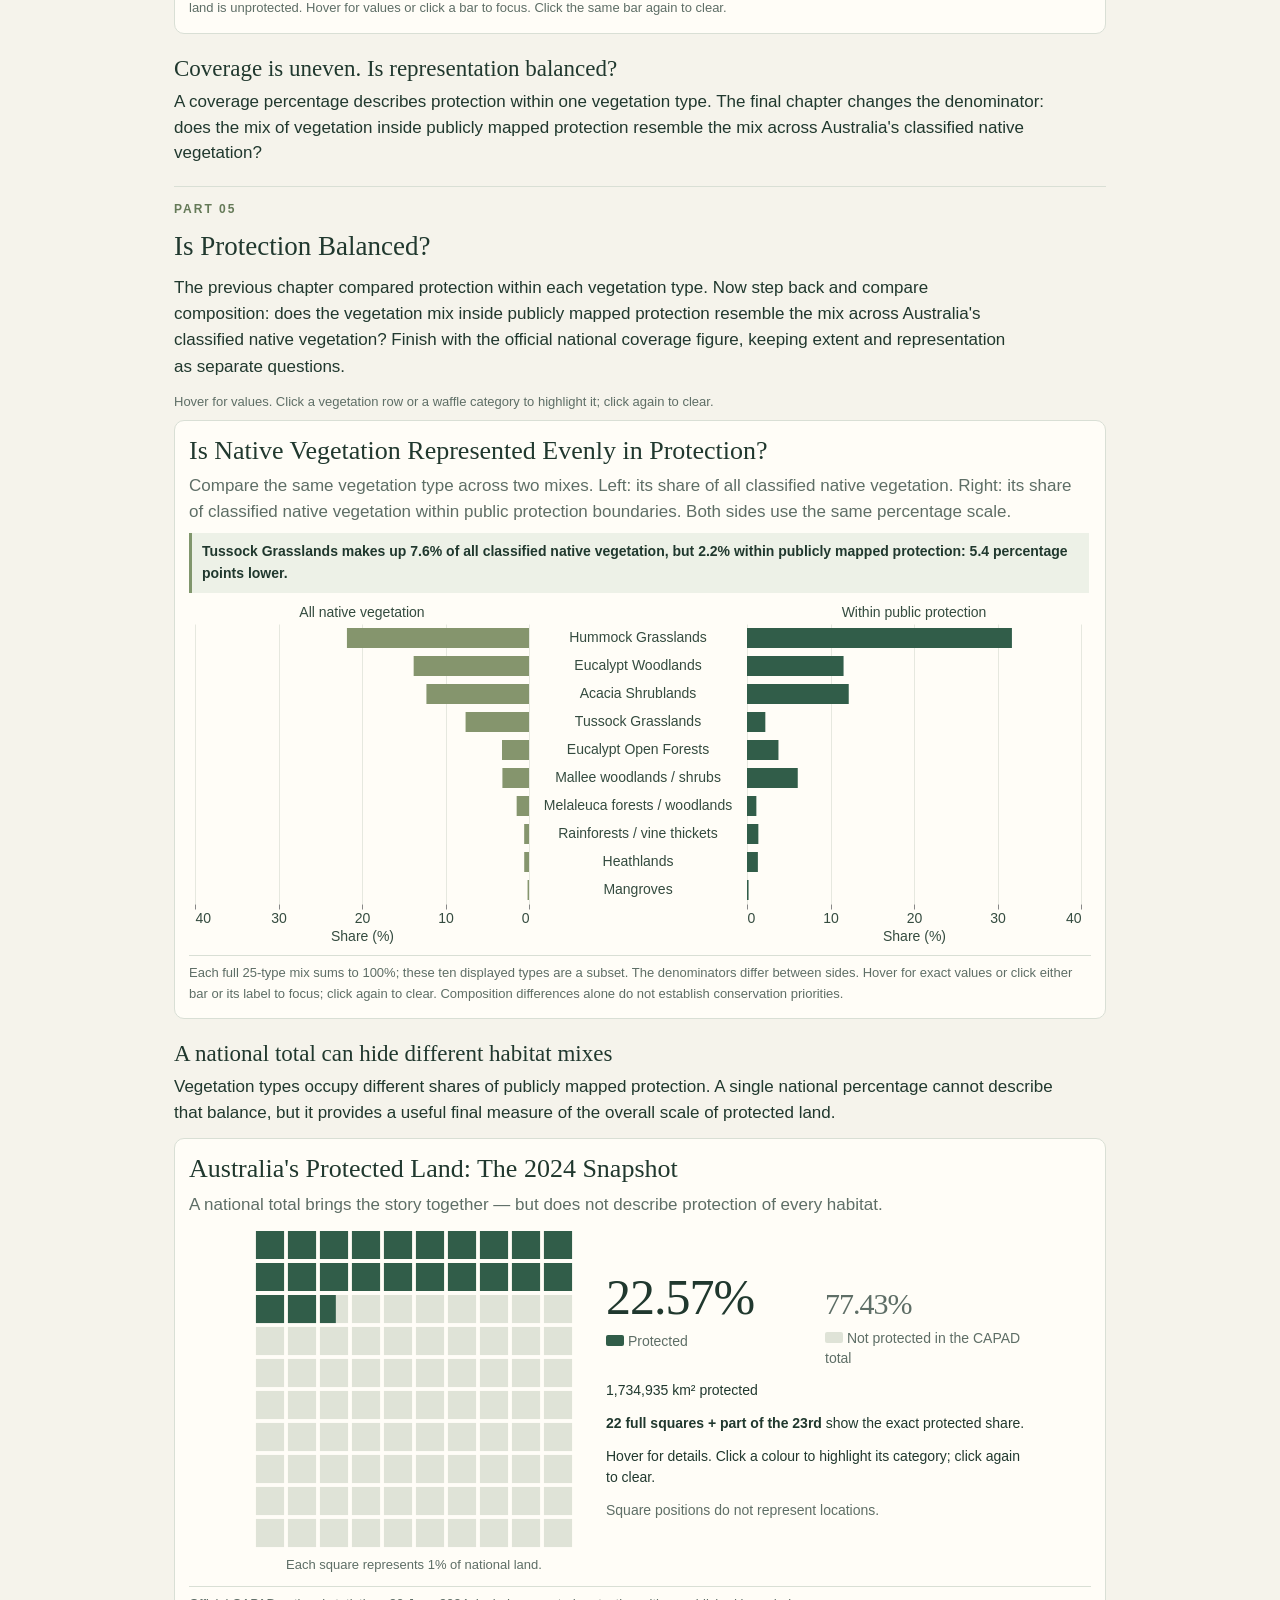
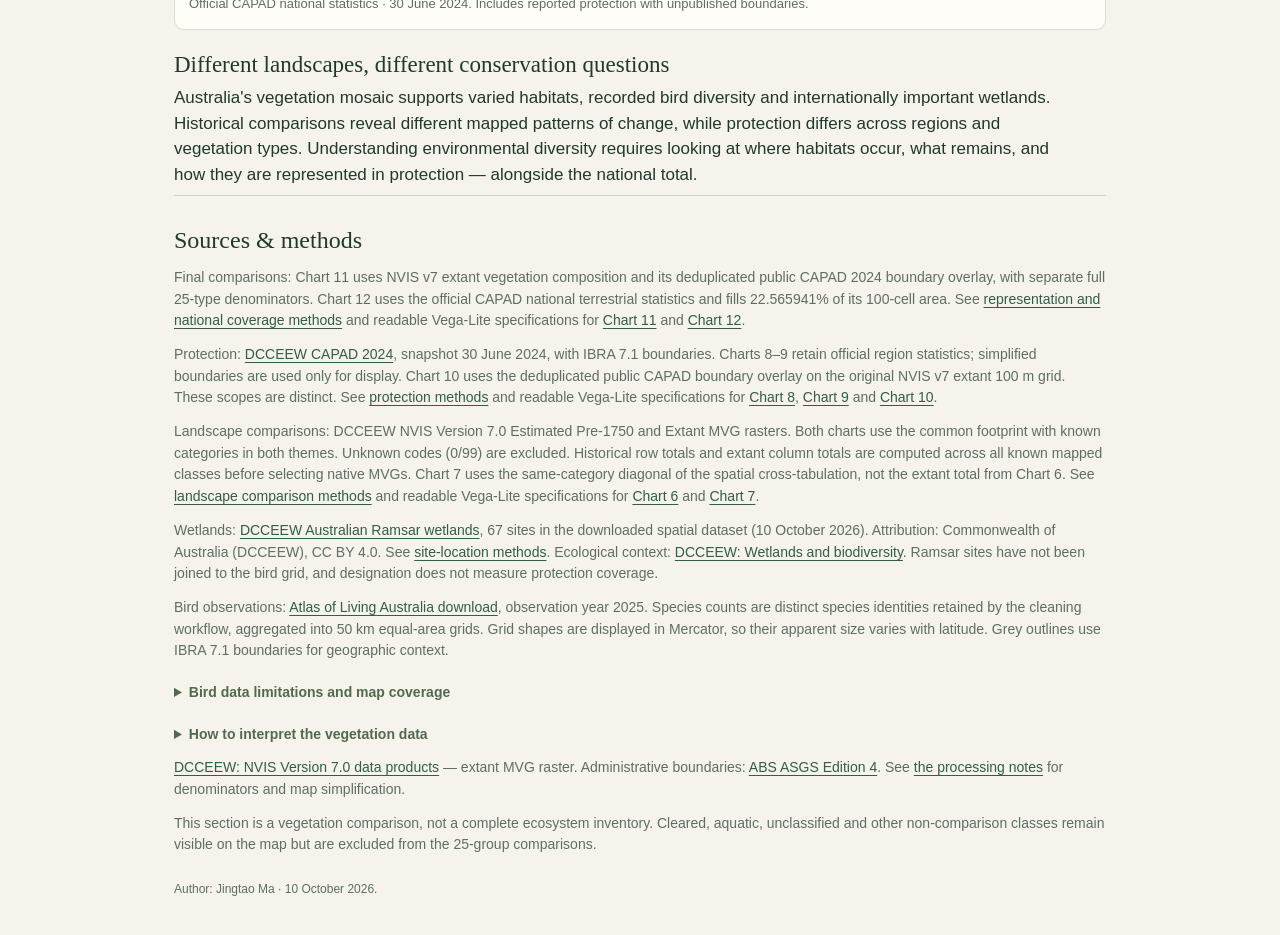
==== commit dc2fccf5: "Balance waffle layout" ====
--- a/index.html
+++ b/index.html
@@ -1,5 +1,5 @@
 <!doctype html>
-<html lang="en"><head><meta charset="utf-8"><meta name="viewport" content="width=device-width, initial-scale=1"><title>Australian Ecosystems</title><link rel="stylesheet" href="styles.css?v=17"><script defer src="vendor/vega.min.js"></script><script defer src="vendor/vega-lite.min.js"></script><script defer src="vendor/vega-embed.min.js"></script><script defer src="app.js?v=6"></script><script defer src="birds.js?v=5"></script><script defer src="wetlands.js?v=3"></script><script defer src="landscapes.js?v=3"></script><script defer src="protection.js?v=6"></script><script defer src="balance.js?v=7"></script></head>
+<html lang="en"><head><meta charset="utf-8"><meta name="viewport" content="width=device-width, initial-scale=1"><title>Australian Ecosystems</title><link rel="stylesheet" href="styles.css?v=18"><script defer src="vendor/vega.min.js"></script><script defer src="vendor/vega-lite.min.js"></script><script defer src="vendor/vega-embed.min.js"></script><script defer src="app.js?v=6"></script><script defer src="birds.js?v=6"></script><script defer src="wetlands.js?v=3"></script><script defer src="landscapes.js?v=3"></script><script defer src="protection.js?v=6"></script><script defer src="balance.js?v=7"></script></head>
 
 <body><header><div class="wrap"><div class="eyebrow">FORESTS · DRYLANDS · GRASSLANDS · WETLANDS</div><h1>Australian<br>Ecosystems</h1><p class="hero-subtitle">A Journey Through Biodiversity, Landscape Change and Conservation</p><p class="intro">From tropical forests to inland grasslands, Australia's native vegetation forms a diverse mosaic. Start with where it grows, how much land it covers, and how the landscape changes between states.</p></div></header>
 
@@ -39,7 +39,7 @@
 <section class="planned-part" id="part-5" aria-labelledby="part-5-title"><div class="eyebrow">PART 05</div><h2 id="part-5-title">Is Protection Balanced?</h2><p class="chapter-lead">The previous chapter compared protection within each vegetation type. Now step back and compare composition: does the vegetation mix inside publicly mapped protection resemble the mix across Australia's classified native vegetation? Finish with the official national coverage figure, keeping extent and representation as separate questions.</p><p id="balance-status" role="status" aria-live="polite">Loading final comparisons…</p>
 <article class="chart-card" id="chart-11"><div class="card-heading"><h2>Is Native Vegetation Represented Evenly in Protection?</h2><p>Compare the same vegetation type across two mixes. Left: its share of all classified native vegetation. Right: its share of classified native vegetation within public protection boundaries. Both sides use the same percentage scale.</p></div><div class="insight inline"><strong id="representation-insight"></strong></div><div id="representation-chart" class="chart" aria-label="Butterfly chart comparing vegetation composition nationally and within publicly mapped protection"></div><p class="method">Each full 25-type mix sums to 100%; these ten displayed types are a subset. The denominators differ between sides. Hover for exact values or click either bar or its label to focus; click again to clear. Composition differences alone do not establish conservation priorities.</p></article>
 <div class="story-bridge"><h3>A national total can hide different habitat mixes</h3><p>Vegetation types occupy different shares of publicly mapped protection. A single national percentage cannot describe that balance, but it provides a useful final measure of the overall scale of protected land.</p></div>
-<article class="chart-card" id="chart-12"><div class="card-heading"><h2>Australia's Protected Land: The 2024 Snapshot</h2><p>A national total brings the story together — but does not describe protection of every habitat.</p></div><div class="waffle-layout waffle-summary"><div class="waffle-numbers"><div class="waffle-primary"><strong id="national-protected-value"></strong><span>of national land protected</span></div><p id="national-insight"></p><div class="waffle-secondary"><strong id="national-remainder-value"></strong><span>not protected in the CAPAD total</span></div></div><div class="waffle-figure"><div id="national-waffle" class="chart" aria-label="One hundred-cell waffle chart of official national protected land coverage"></div><p class="waffle-caption">Each square represents 1% of national land.</p></div><aside class="waffle-guide"><h3>Reading the 100 squares</h3><div class="waffle-legend"><span class="coverage-key covered"></span><span>Protected</span></div><div class="waffle-legend"><span class="coverage-key"></span><span>Not protected in the CAPAD total</span></div><p><strong>22 full squares + part of the 23rd</strong> show the exact protected share.</p><p id="waffle-detail"></p><p class="chart-reading">Square positions do not represent locations.</p></aside></div><p class="method">Official CAPAD national statistics · 30 June 2024. Includes reported protection with unpublished boundaries.</p></article>
+<article class="chart-card" id="chart-12"><div class="card-heading"><h2>Australia's Protected Land: The 2024 Snapshot</h2><p>A national total brings the story together — but does not describe protection of every habitat.</p></div><div class="waffle-layout waffle-two-column"><div class="waffle-figure"><div id="national-waffle" class="chart" aria-label="One hundred-cell waffle chart of official national protected land coverage"></div><p class="waffle-caption">Each square represents 1% of national land.</p></div><aside class="waffle-guide"><div class="waffle-numbers"><div class="waffle-primary"><strong id="national-protected-value"></strong><span><i class="coverage-key covered"></i> Protected</span></div><div class="waffle-secondary"><strong id="national-remainder-value"></strong><span><i class="coverage-key"></i> Not protected in the CAPAD total</span></div></div><p id="national-insight"></p><p><strong>22 full squares + part of the 23rd</strong> show the exact protected share.</p><p id="waffle-detail"></p><p class="chart-reading">Square positions do not represent locations.</p></aside></div><p class="method">Official CAPAD national statistics · 30 June 2024. Includes reported protection with unpublished boundaries.</p></article>
 <div class="story-bridge chapter-close"><h3>Different landscapes, different conservation questions</h3><p>Australia's vegetation mosaic supports varied habitats, recorded bird diversity and internationally important wetlands. Historical comparisons reveal different mapped patterns of change, while protection differs across regions and vegetation types. Understanding environmental diversity requires looking at where habitats occur, what remains, and how they are represented in protection — alongside the national total.</p></div></section>
 <footer><h2>Sources & methods</h2><p>Final comparisons: Chart 11 uses NVIS v7 extant vegetation composition and its deduplicated public CAPAD 2024 boundary overlay, with separate full 25-type denominators. Chart 12 uses the official CAPAD national terrestrial statistics and fills 22.565941% of its 100-cell area. See <a href="docs/BALANCE_METHODS.md">representation and national coverage methods</a> and readable Vega-Lite specifications for <a href="specs/chart11_representation_butterfly.vl.json">Chart 11</a> and <a href="specs/chart12_national_waffle.vl.json">Chart 12</a>.</p><p>Protection: <a href="https://www.dcceew.gov.au/environment/land/nrs/science/capad/2024" target="_blank" rel="noopener">DCCEEW CAPAD 2024</a>, snapshot 30 June 2024, with IBRA 7.1 boundaries. Charts 8–9 retain official region statistics; simplified boundaries are used only for display. Chart 10 uses the deduplicated public CAPAD boundary overlay on the original NVIS v7 extant 100 m grid. These scopes are distinct. See <a href="docs/PROTECTION_METHODS.md">protection methods</a> and readable Vega-Lite specifications for <a href="specs/chart08_protection_choropleth.vl.json">Chart 8</a>, <a href="specs/chart09_protection_symbols.vl.json">Chart 9</a> and <a href="specs/chart10_vegetation_protection.vl.json">Chart 10</a>.</p><p>Landscape comparisons: DCCEEW NVIS Version 7.0 Estimated Pre-1750 and Extant MVG rasters. Both charts use the common footprint with known categories in both themes. Unknown codes (0/99) are excluded. Historical row totals and extant column totals are computed across all known mapped classes before selecting native MVGs. Chart 7 uses the same-category diagonal of the spatial cross-tabulation, not the extant total from Chart 6. See <a href="docs/LANDSCAPE_METHODS.md">landscape comparison methods</a> and readable Vega-Lite specifications for <a href="specs/chart06_connected_dot.vl.json">Chart 6</a> and <a href="specs/chart07_lollipop.vl.json">Chart 7</a>.</p><p>Wetlands: <a href="https://www.dcceew.gov.au/water/wetlands/australian-ramsar-wetlands" target="_blank" rel="noopener">DCCEEW Australian Ramsar wetlands</a>, 67 sites in the downloaded spatial dataset (10 October 2026). Attribution: Commonwealth of Australia (DCCEEW), CC BY 4.0. See <a href="docs/ramsar_methods.md">site-location methods</a>. Ecological context: <a href="https://www.dcceew.gov.au/water/wetlands/publications/factsheet-wetlands-biodiversity" target="_blank" rel="noopener">DCCEEW: Wetlands and biodiversity</a>. Ramsar sites have not been joined to the bird grid, and designation does not measure protection coverage.</p><p>Bird observations: <a href="https://doi.org/10.26197/ala.cc780cc5-1f11-4bdd-81b0-82083cb6b0cf" target="_blank" rel="noopener">Atlas of Living Australia download</a>, observation year 2025. Species counts are distinct species identities retained by the cleaning workflow, aggregated into 50 km equal-area grids. Grid shapes are displayed in Mercator, so their apparent size varies with latitude. Grey outlines use IBRA 7.1 boundaries for geographic context.</p><details><summary>Bird data limitations and map coverage</summary><p>The retained download has 6,972,714 records in 2,438 populated grids; 87.95% have unspecified coordinate uncertainty. Values are recorded richness, not a complete census, corrected richness or an estimate of conservation value. The default view includes grids whose centres are within 110–156° E and 45–9° S (2,387 grids), including nearby marine locations. The broader view includes all downloaded grid locations, including offshore and external-territory records. Occurrence counts are retained exported rows, without deduplication by occurrence ID. A missing square is not evidence of absence. The minimum-record filter hides grids; it does not recompute their species counts. See <a href="docs/bird_source_metadata.json">download attribution</a> and <a href="docs/BIRD_MAP_METHODS.md">the bird-map methods</a>.</p></details><details class="processing-details"><summary>How to interpret the vegetation data</summary><ol><li>Display: approximately 5 km cells, sampled from the NVIS 100 m raster. Small coastal patches may disappear at this scale. Map cells are not used to calculate areas. Extant data have different observation dates across regions.</li><li>Area statistics use original 100 m NVIS cells in an equal-area projection. One cell equals one hectare. Percentages in tooltips use all 25 classified native groups nationwide as the denominator.</li><li>Each percentage divides the group's area by all 25 classified native groups in that state. It does not measure the percentage of the state's total land. The ten displayed groups are a subset; their percentages do not sum to 100% per column. Other Territories are omitted.</li></ol></details><p><a href="https://www.dcceew.gov.au/environment/environment-information-australia/national-vegetation-information-system/data-products" target="_blank" rel="noopener">DCCEEW: NVIS Version 7.0 data products</a> — extant MVG raster. Administrative boundaries: <a href="https://www.abs.gov.au/statistics/standards/australian-statistical-geography-standard-asgs-edition-4/latest-release" target="_blank" rel="noopener">ABS ASGS Edition 4</a>. See <a href="docs/SOURCES_AND_METHODS.md">the processing notes</a> for denominators and map simplification.</p><p>This section is a vegetation comparison, not a complete ecosystem inventory. Cleared, aquatic, unclassified and other non-comparison classes remain visible on the map but are excluded from the 25-group comparisons.</p><p class="credit">Author: Jingtao Ma · 10 October 2026.</p></footer>
 </main></body></html>
--- a/styles.css
+++ b/styles.css
@@ -203,3 +203,15 @@
 @media(max-width:900px){.waffle-layout.waffle-summary{grid-template-columns:minmax(150px,1fr) 320px;gap:14px}}
 @media(max-width:600px){.waffle-layout.waffle-summary{grid-template-columns:minmax(0,1fr);gap:12px}.waffle-figure{width:min(320px,100%)}}
 @media(max-width:520px){.chart-card{padding:12px}}
+
+/* Balance the closing card in two columns and let the bird geography fill its plot. */
+.waffle-layout.waffle-two-column{grid-template-columns:320px minmax(0,420px);gap:32px;align-items:center;justify-content:center;margin:12px 0}
+.waffle-two-column .waffle-numbers{display:grid;grid-template-columns:1fr 1fr;gap:18px;align-items:baseline}
+.waffle-two-column .waffle-primary strong{font-size:50px}
+.waffle-two-column .waffle-secondary strong{font-size:30px}
+.waffle-two-column .waffle-guide{max-width:420px;width:100%}
+.waffle-two-column .waffle-guide p{font-size:14px;line-height:1.5;margin:12px 0}
+.waffle-two-column .coverage-key{vertical-align:baseline}
+#bird-map .vega-embed{width:fit-content;margin:0 auto}
+@media(max-width:700px){.waffle-layout.waffle-two-column{grid-template-columns:minmax(0,1fr);gap:14px}.waffle-two-column .waffle-figure{width:min(320px,100%);justify-self:center}.waffle-two-column .waffle-guide{max-width:none}.waffle-two-column .waffle-secondary{grid-column:auto;grid-row:auto}}
+@media(max-width:400px){.waffle-two-column .waffle-primary strong{font-size:42px}}
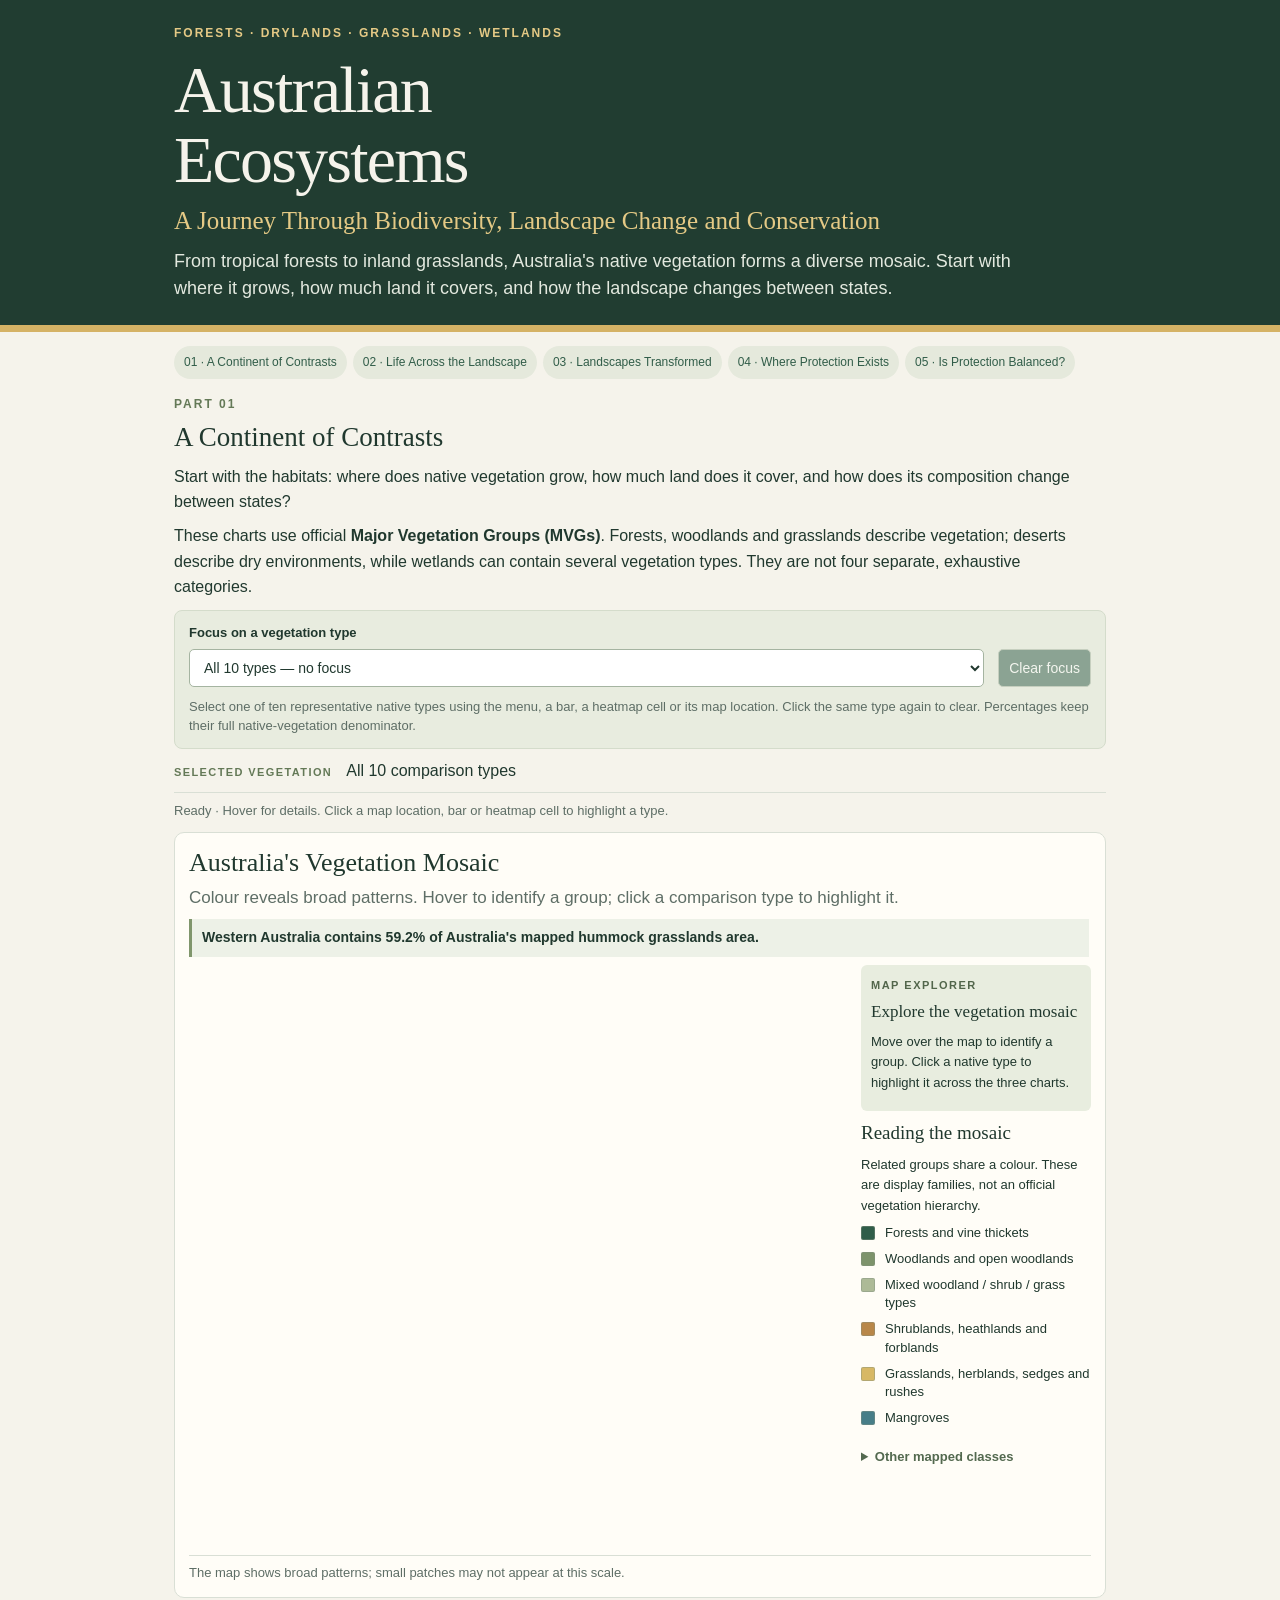
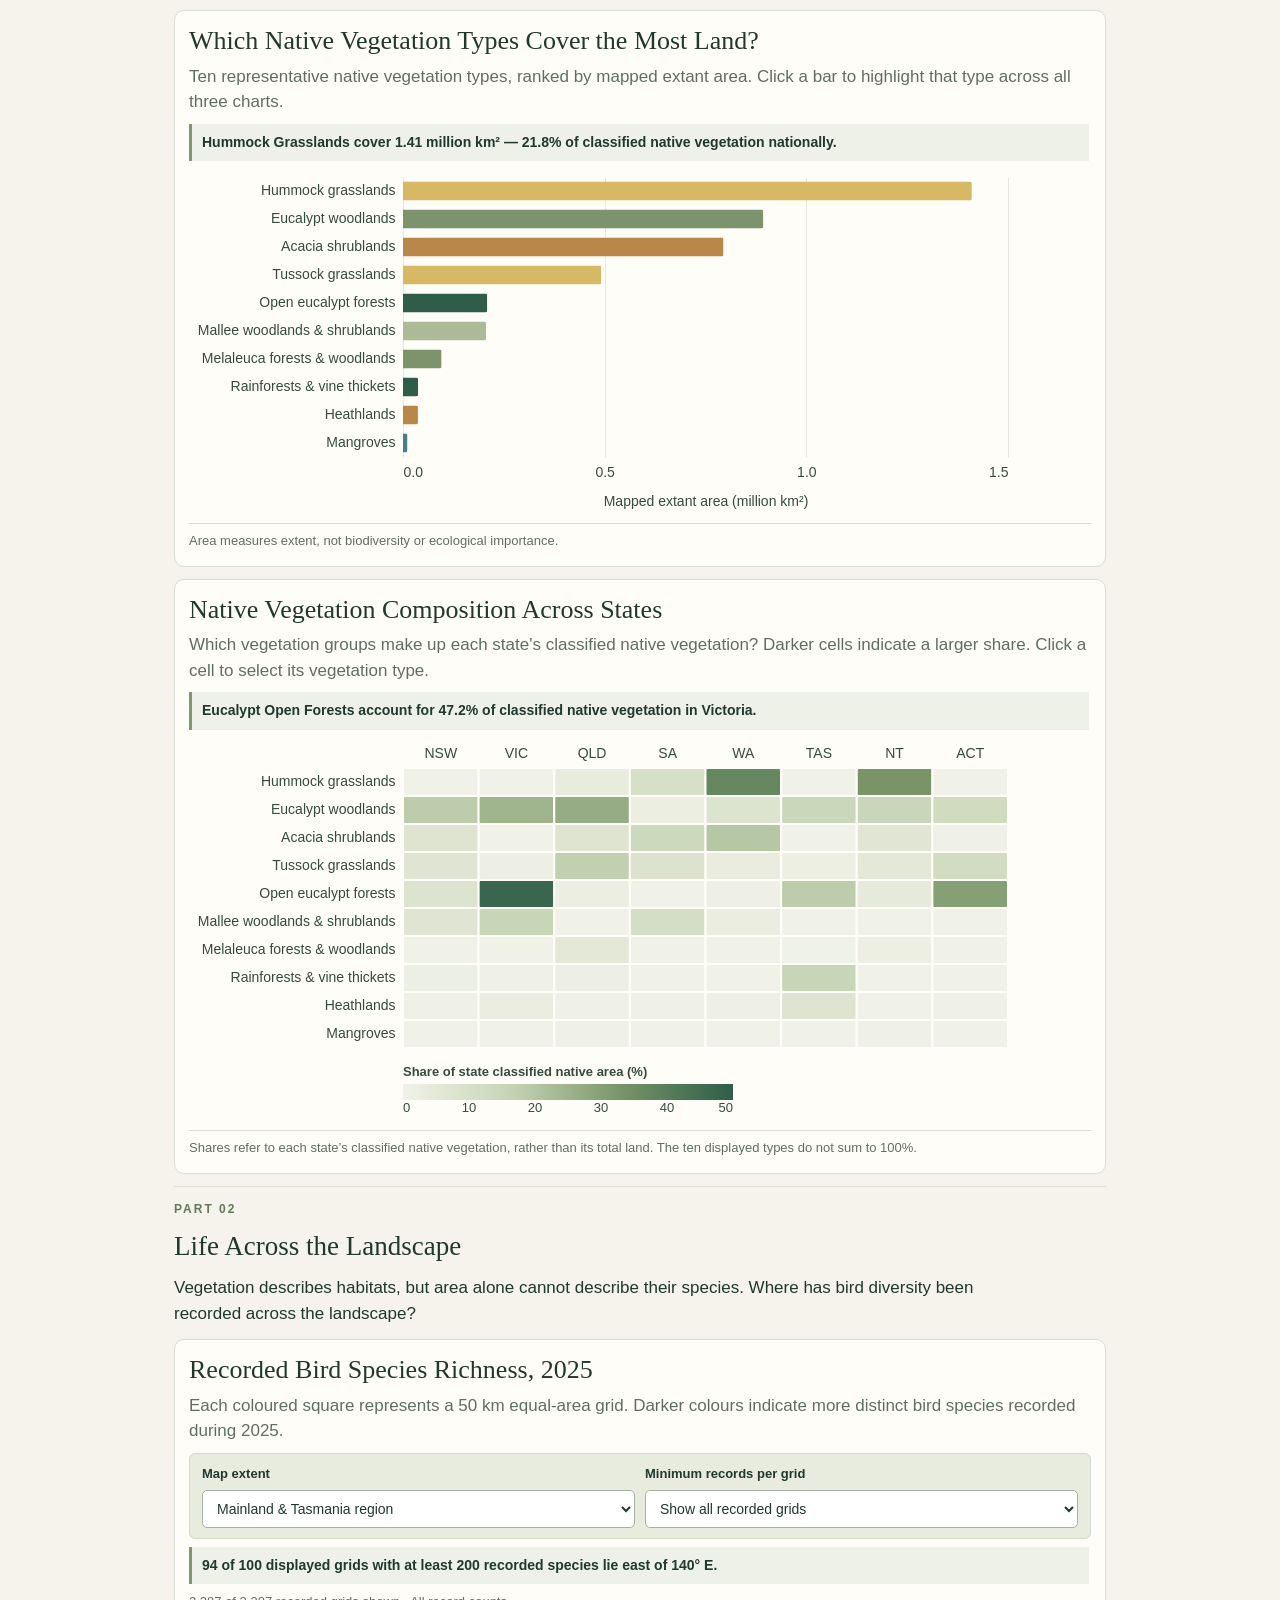
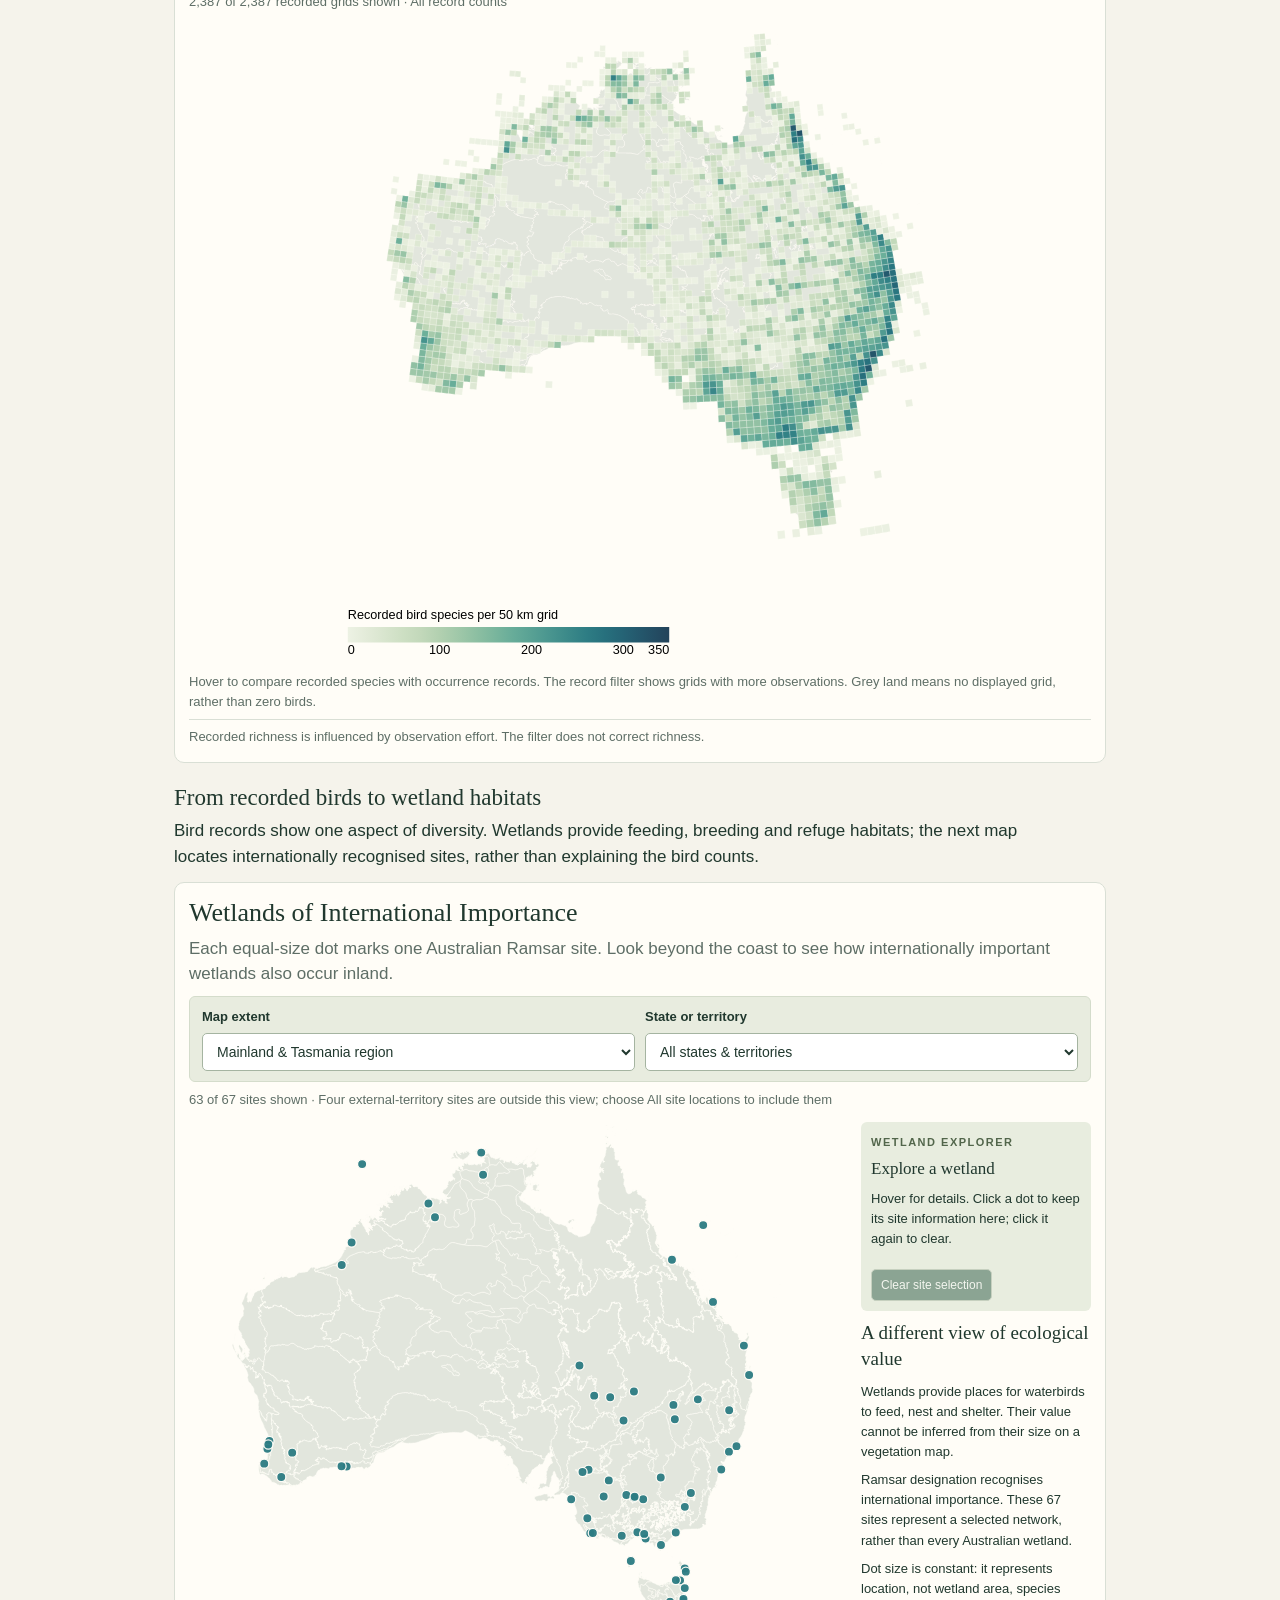
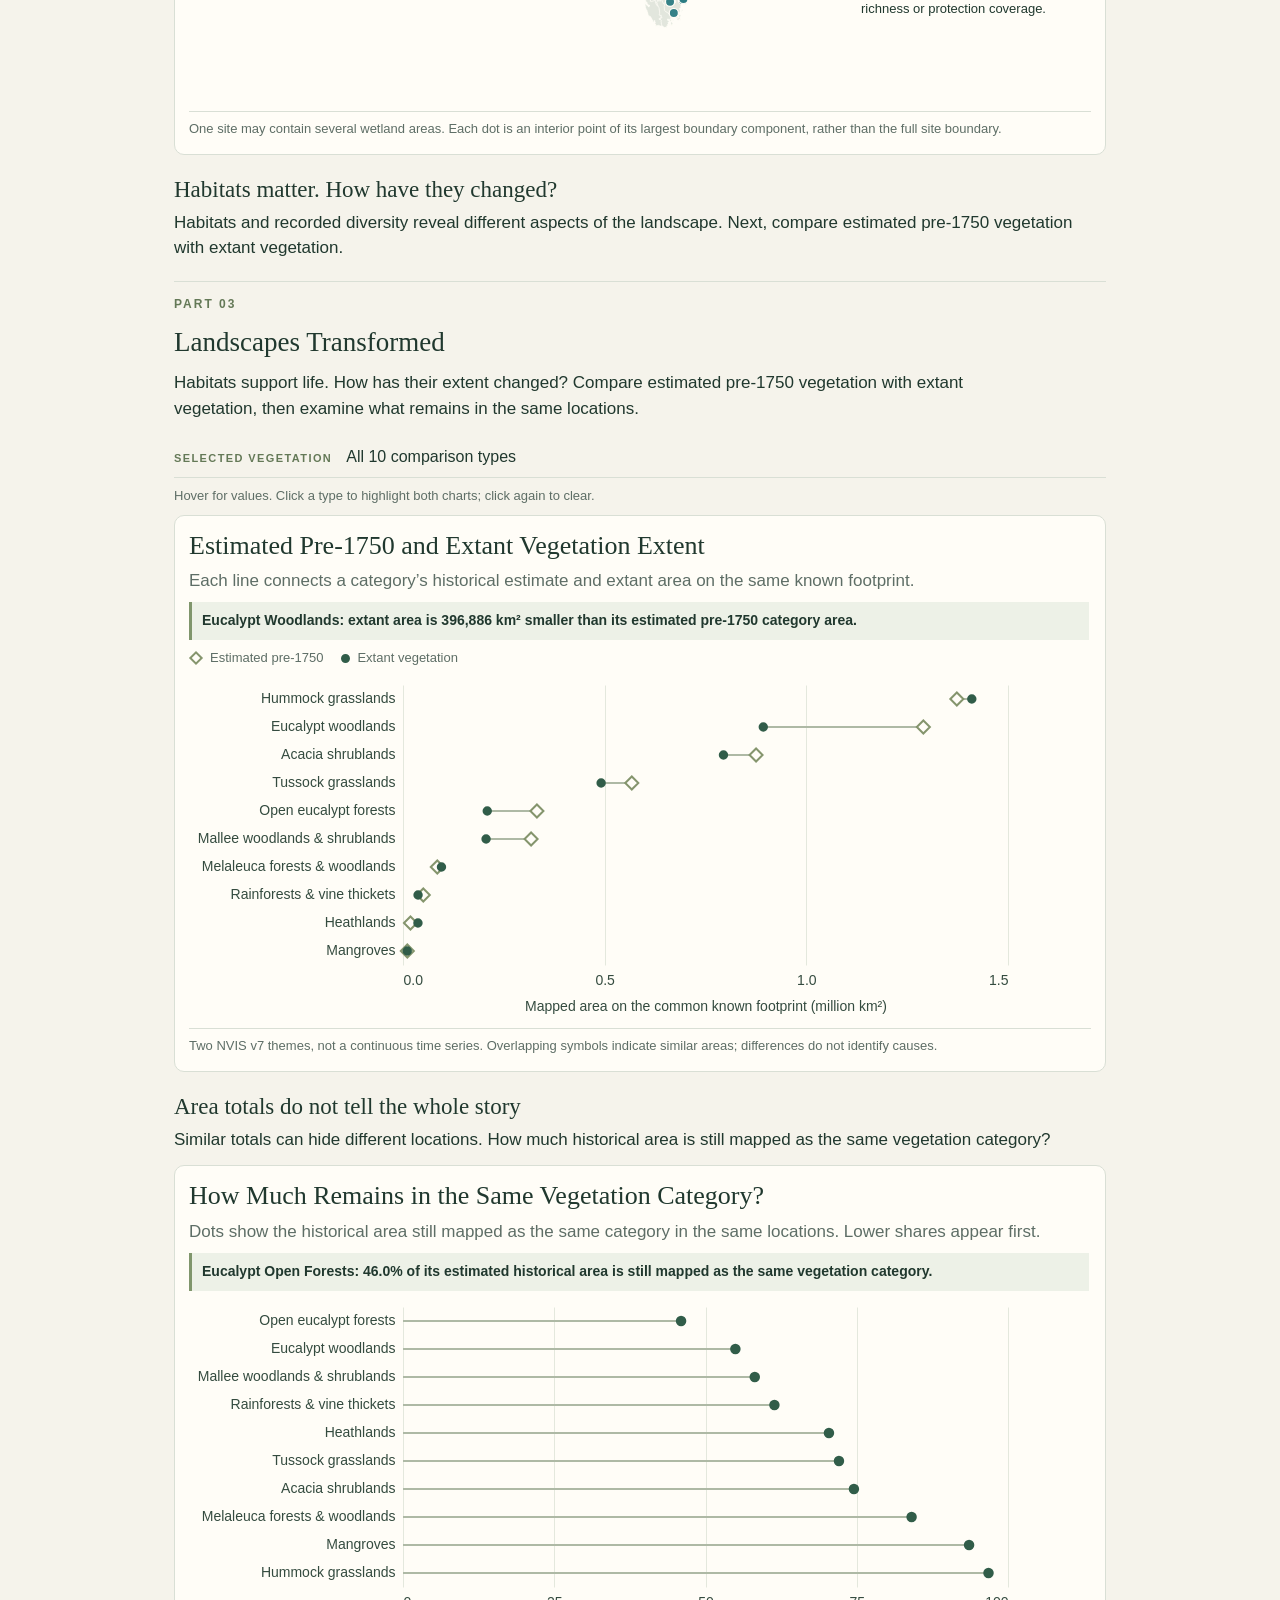
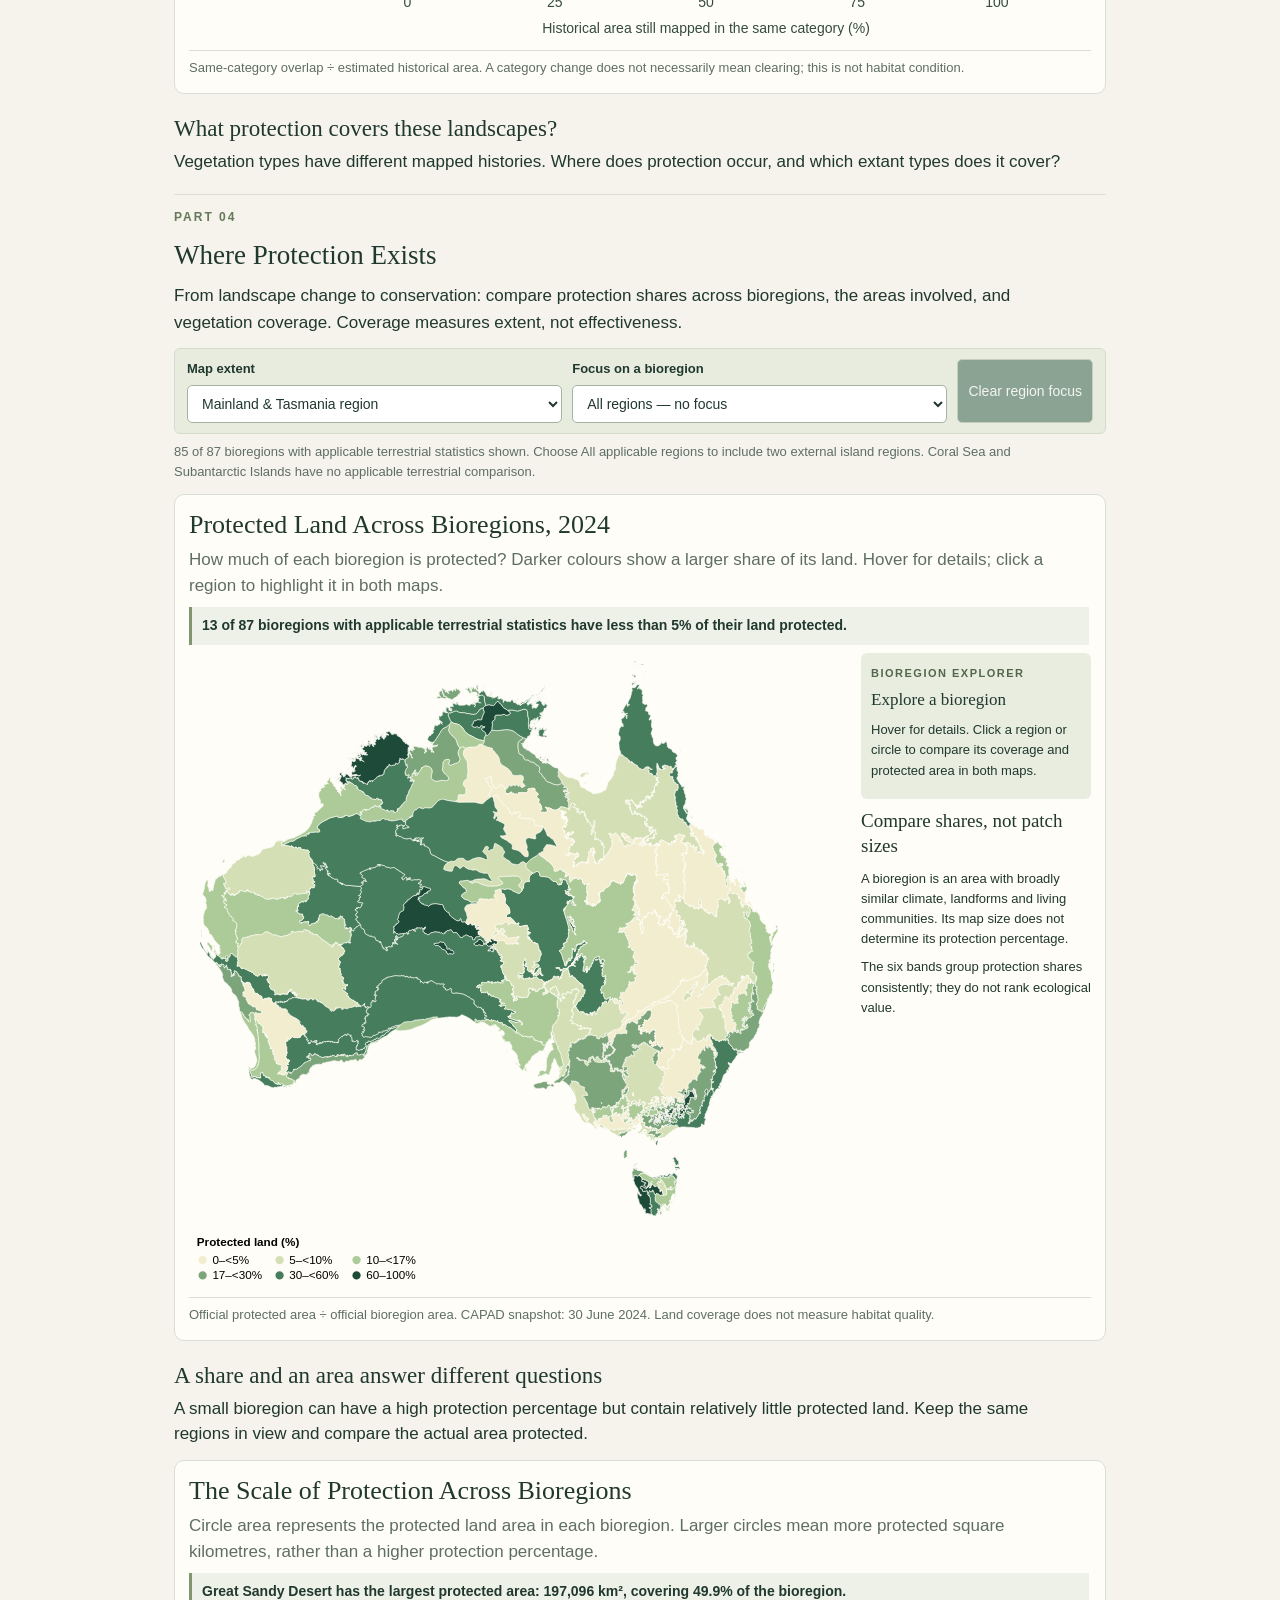
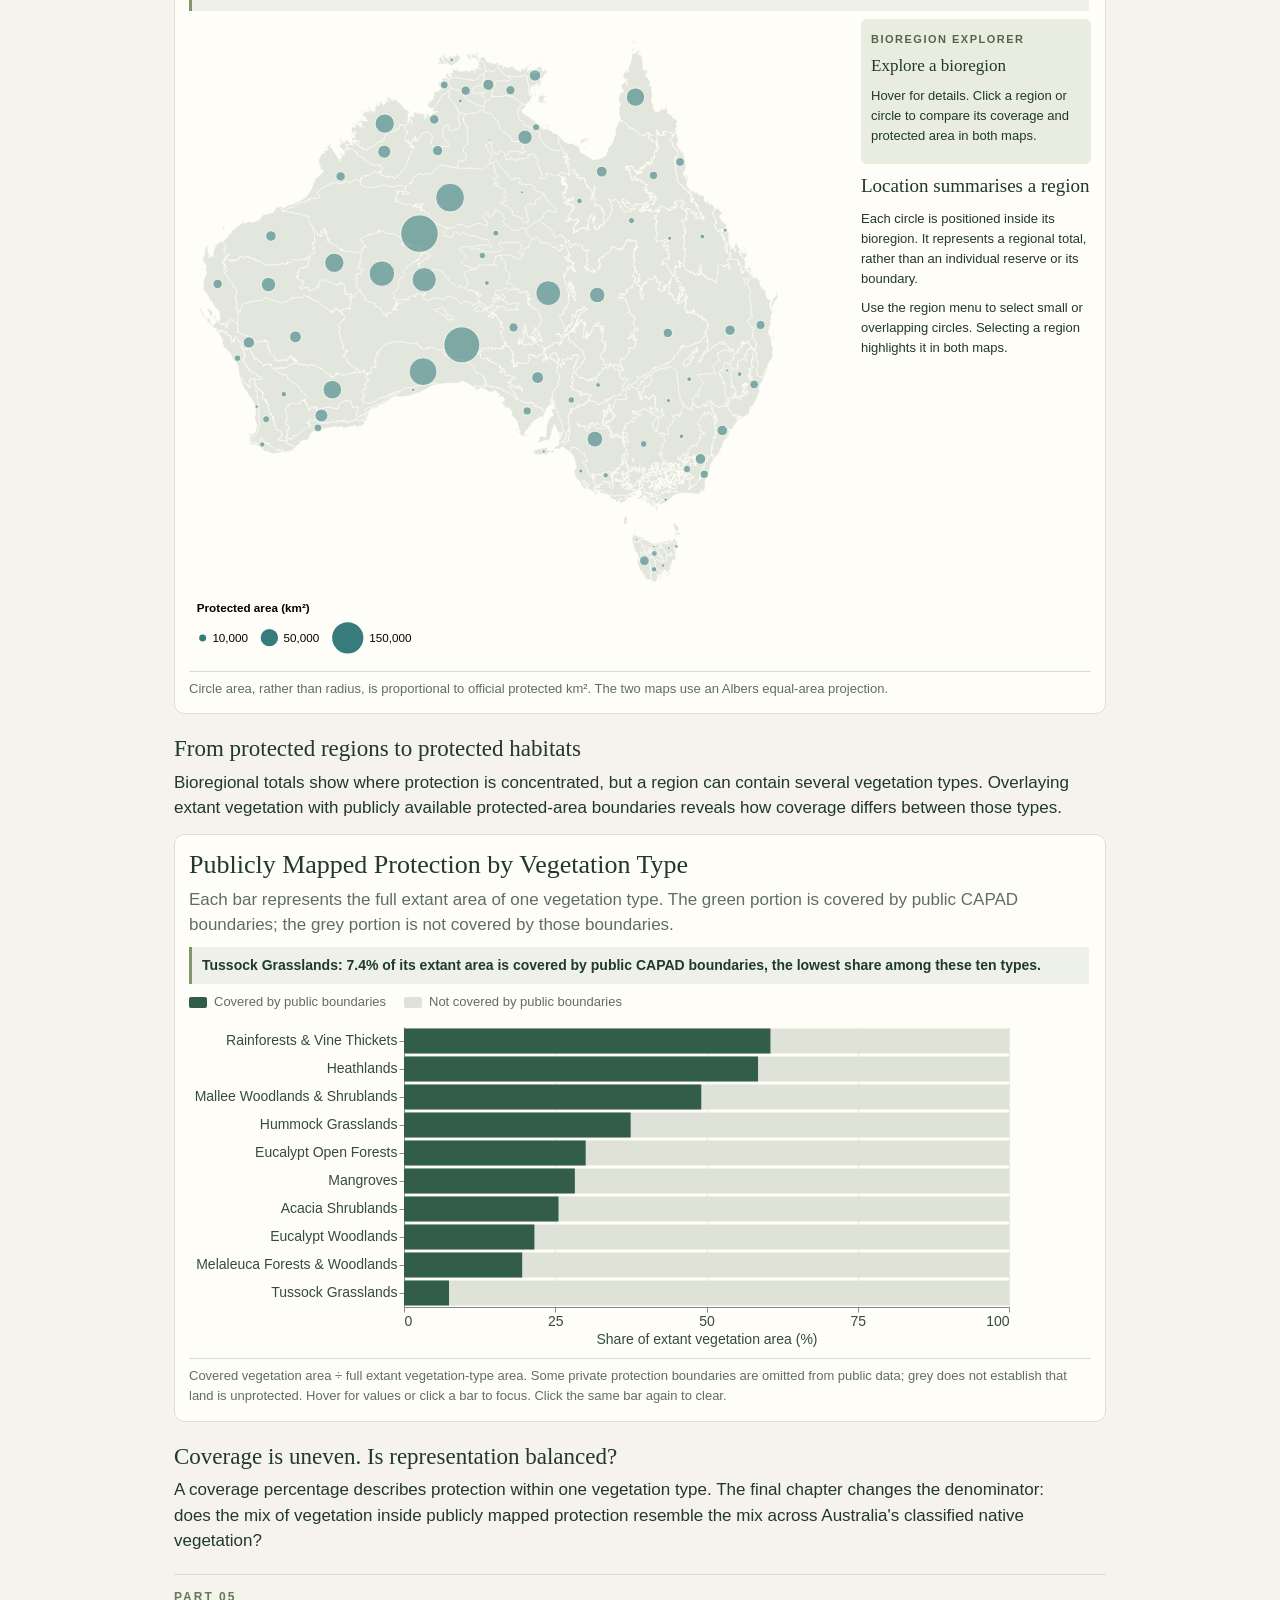
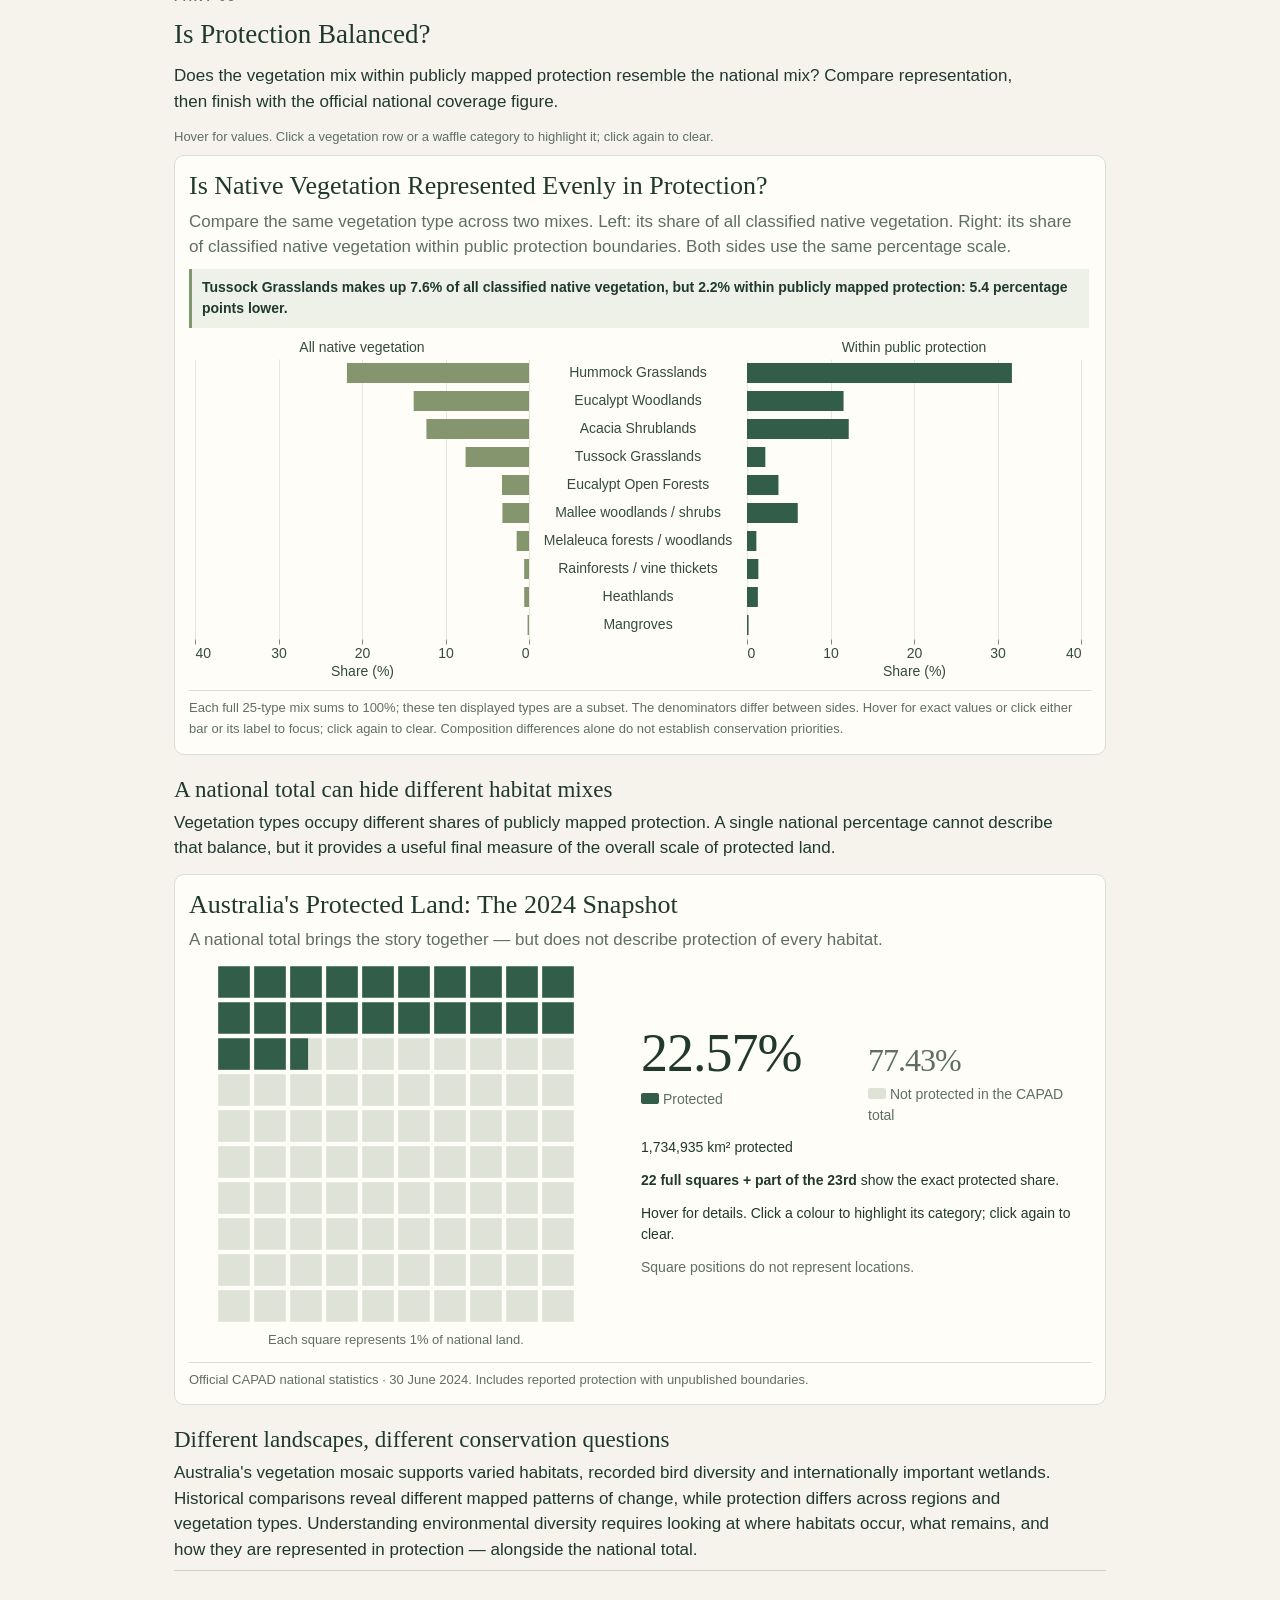
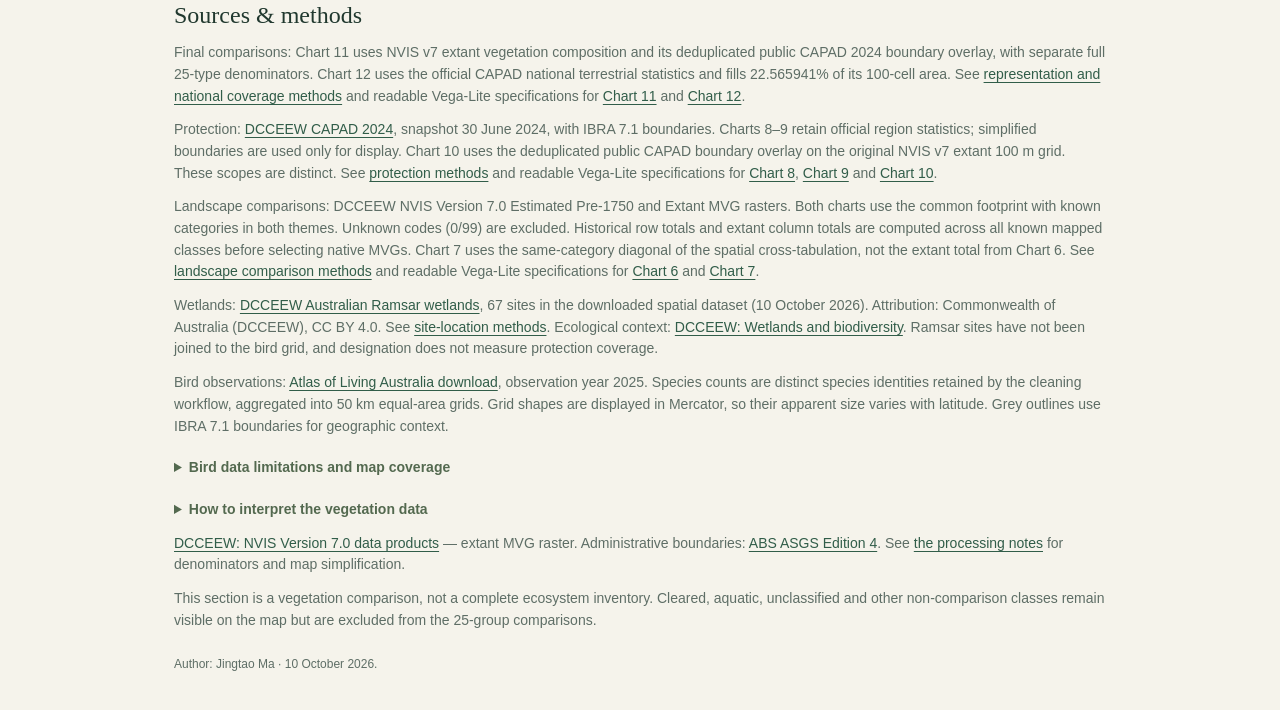
==== commit 80dad13c: "Shorten narrative and unify map dimensions" ====
--- a/index.html
+++ b/index.html
@@ -1,5 +1,5 @@
 <!doctype html>
-<html lang="en"><head><meta charset="utf-8"><meta name="viewport" content="width=device-width, initial-scale=1"><title>Australian Ecosystems</title><link rel="stylesheet" href="styles.css?v=18"><script defer src="vendor/vega.min.js"></script><script defer src="vendor/vega-lite.min.js"></script><script defer src="vendor/vega-embed.min.js"></script><script defer src="app.js?v=6"></script><script defer src="birds.js?v=6"></script><script defer src="wetlands.js?v=3"></script><script defer src="landscapes.js?v=3"></script><script defer src="protection.js?v=6"></script><script defer src="balance.js?v=7"></script></head>
+<html lang="en"><head><meta charset="utf-8"><meta name="viewport" content="width=device-width, initial-scale=1"><title>Australian Ecosystems</title><link rel="stylesheet" href="styles.css?v=19"><script defer src="vendor/vega.min.js"></script><script defer src="vendor/vega-lite.min.js"></script><script defer src="vendor/vega-embed.min.js"></script><script defer src="app.js?v=7"></script><script defer src="birds.js?v=7"></script><script defer src="wetlands.js?v=4"></script><script defer src="landscapes.js?v=4"></script><script defer src="protection.js?v=7"></script><script defer src="balance.js?v=8"></script></head>
 
 <body><header><div class="wrap"><div class="eyebrow">FORESTS · DRYLANDS · GRASSLANDS · WETLANDS</div><h1>Australian<br>Ecosystems</h1><p class="hero-subtitle">A Journey Through Biodiversity, Landscape Change and Conservation</p><p class="intro">From tropical forests to inland grasslands, Australia's native vegetation forms a diverse mosaic. Start with where it grows, how much land it covers, and how the landscape changes between states.</p></div></header>
 
@@ -13,22 +13,22 @@
 
 <article class="chart-card" id="chart-3"><div class="card-heading"><h2>Native Vegetation Composition Across States</h2><p>Which vegetation groups make up each state's classified native vegetation? Darker cells indicate a larger share. Click a cell to select its vegetation type.</p></div><div class="insight inline"><strong id="state-insight"></strong></div><div id="heatmap" class="chart" aria-label="Heatmap of native vegetation composition by state and territory"></div><p class="method">Shares refer to each state’s classified native vegetation, rather than its total land. The ten displayed types do not sum to 100%.</p></article>
 
-<section class="planned-part" id="part-2" aria-labelledby="part-2-title"><div class="eyebrow">PART 02</div><h2 id="part-2-title">Life Across the Landscape</h2><p class="chapter-lead">The vegetation mosaic describes the settings in which life occurs. But the amount of land a vegetation type covers cannot tell us how many species live there. Bird observations offer a second perspective: where has bird diversity been recorded across the landscape?</p>
+<section class="planned-part" id="part-2" aria-labelledby="part-2-title"><div class="eyebrow">PART 02</div><h2 id="part-2-title">Life Across the Landscape</h2><p class="chapter-lead">Vegetation describes habitats, but area alone cannot describe their species. Where has bird diversity been recorded across the landscape?</p>
 <article class="chart-card" id="chart-4"><div class="card-heading"><h2>Recorded Bird Species Richness, 2025</h2><p>Each coloured square represents a 50 km equal-area grid. Darker colours indicate more distinct bird species recorded during 2025.</p></div>
 <div class="bird-controls"><div><label for="bird-view">Map extent</label><select id="bird-view"><option value="regional">Mainland &amp; Tasmania region</option><option value="all">All downloaded grid locations</option></select></div><div><label for="bird-minimum">Minimum records per grid</label><select id="bird-minimum"><option value="0">Show all recorded grids</option><option value="100">At least 100 records</option><option value="1000">At least 1,000 records</option></select></div></div>
 <div class="insight inline"><strong id="bird-insight">Loading the recorded-diversity pattern…</strong></div><p id="bird-status" role="status" aria-live="polite">Loading bird observations…</p><div id="bird-map" class="chart bird-full-width" aria-label="Bin map of recorded bird species richness in 2025"></div><p class="chart-reading">Hover to compare recorded species with occurrence records. The record filter shows grids with more observations. Grey land means no displayed grid, rather than zero birds.</p><p class="method">Recorded richness is influenced by observation effort. The filter does not correct richness.</p></article>
-<div class="story-bridge"><h3>From recorded birds to wetland habitats</h3><p>The bird grid reveals recorded diversity, shaped partly by where people observe. To understand why habitats matter, turn to wetlands: they provide feeding, breeding and refuge habitat for waterbirds and other wildlife. The next map locates internationally recognised wetland sites; it does not explain or rank the bird counts above.</p></div>
+<div class="story-bridge"><h3>From recorded birds to wetland habitats</h3><p>Bird records show one aspect of diversity. Wetlands provide feeding, breeding and refuge habitats; the next map locates internationally recognised sites, rather than explaining the bird counts.</p></div>
 <article class="chart-card" id="chart-5"><div class="card-heading"><h2>Wetlands of International Importance</h2><p>Each equal-size dot marks one Australian Ramsar site. Look beyond the coast to see how internationally important wetlands also occur inland.</p></div>
 <div class="bird-controls"><div><label for="wetland-view">Map extent</label><select id="wetland-view"><option value="regional">Mainland &amp; Tasmania region</option><option value="all">All site locations</option></select></div><div><label for="wetland-state">State or territory</label><select id="wetland-state"><option value="all">All states &amp; territories</option><option value="ACT">Australian Capital Territory</option><option value="NSW">New South Wales</option><option value="NT">Northern Territory</option><option value="QLD">Queensland</option><option value="SA">South Australia</option><option value="TAS">Tasmania</option><option value="VIC">Victoria</option><option value="WA">Western Australia</option><option value="EXT">External territories</option></select></div></div>
 <p id="wetland-status" role="status" aria-live="polite">Loading wetland sites…</p><div class="map-layout"><div id="wetland-map" class="chart" aria-label="Dot map of Australia's Ramsar wetland sites"></div><aside><div class="map-inspector"><span class="inspector-label">WETLAND EXPLORER</span><h3 id="wetland-name">Explore a wetland</h3><p id="wetland-detail">Hover for details. Click a dot to keep its site information here.</p><button id="wetland-clear" type="button">Clear site selection</button></div><h3>A different view of ecological value</h3><p>Wetlands provide places for waterbirds to feed, nest and shelter. Their value cannot be inferred from their size on a vegetation map.</p><p>Ramsar designation recognises international importance. These 67 sites represent a selected network, rather than every Australian wetland.</p><p>Dot size is constant: it represents location, not wetland area, species richness or protection coverage.</p></aside></div><p class="method">One site may contain several wetland areas. Each dot is an interior point of its largest boundary component, rather than the full site boundary.</p></article>
-<div class="story-bridge chapter-close"><h3>Habitats matter. How have they changed?</h3><p>Vegetation extent, recorded bird diversity and recognised wetlands describe different aspects of Australia's ecological diversity. To understand the pressures on these habitats, the next chapter compares estimated pre-1750 vegetation with the mapped extant vegetation.</p></div></section>
-<section class="planned-part" id="part-3" aria-labelledby="part-3-title"><div class="eyebrow">PART 03</div><h2 id="part-3-title">Landscapes Transformed</h2><p class="chapter-lead">The previous chapter showed why habitats matter. Now consider their changing extent. Estimated pre-1750 vegetation provides a historical reference, while the extant dataset describes vegetation mapped from regional observations. Compare both the total area of a category and how much remains in its original locations.</p>
+<div class="story-bridge chapter-close"><h3>Habitats matter. How have they changed?</h3><p>Habitats and recorded diversity reveal different aspects of the landscape. Next, compare estimated pre-1750 vegetation with extant vegetation.</p></div></section>
+<section class="planned-part" id="part-3" aria-labelledby="part-3-title"><div class="eyebrow">PART 03</div><h2 id="part-3-title">Landscapes Transformed</h2><p class="chapter-lead">Habitats support life. How has their extent changed? Compare estimated pre-1750 vegetation with extant vegetation, then examine what remains in the same locations.</p>
 <div class="selection-strip"><span>SELECTED VEGETATION</span><strong id="landscape-selection">All 10 comparison types</strong></div><p id="landscape-status" role="status" aria-live="polite">Loading landscape comparisons…</p>
-<article class="chart-card" id="chart-6"><div class="card-heading"><h2>Estimated Pre-1750 and Extant Vegetation Extent</h2><p>How does the mapped area of each vegetation category differ? A line connects its historical estimate and extant area; both use the same known spatial footprint.</p></div><div class="insight inline"><strong id="extent-insight"></strong></div><div class="period-key" aria-label="Point legend"><span><i class="period-dot historical"></i>Estimated pre-1750</span><span><i class="period-dot extant"></i>Extant vegetation</span></div><div id="extent-chart" class="chart" aria-label="Connected dot plot comparing historical and extant vegetation category area"></div><p class="method">Overlapping symbols indicate similar area values. These are two themes within NVIS Version 7.0, rather than a continuous time series or a uniform 2026 snapshot. Category-area differences do not identify the cause of change.</p></article>
-<div class="story-bridge"><h3>Area totals do not tell the whole story</h3><p>A vegetation category can have a similar total area while occupying different locations. The next chart asks a stricter question: of the land estimated to contain a category before 1750, how much is still mapped as that same category?</p></div>
-<article class="chart-card" id="chart-7"><div class="card-heading"><h2>How Much Remains in the Same Vegetation Category?</h2><p>Each dot shows the share of a category's estimated historical area that is still mapped as the same category in the same locations. Lower percentages appear first.</p></div><div class="insight inline"><strong id="remaining-insight"></strong></div><div id="remaining-chart" class="chart" aria-label="Lollipop chart showing historical area still mapped in the same vegetation category"></div><p class="method">Same-category spatial overlap ÷ estimated pre-1750 category area. A different mapped category does not necessarily mean cleared land. This is not a measure of habitat condition or intactness.</p></article>
-<div class="story-bridge chapter-close"><h3>What protection covers these landscapes?</h3><p>Area differences and same-category overlap show that vegetation types have distinct mapped histories. The next chapter turns to conservation: where are protected areas, and how much of each extant vegetation type is covered by publicly mapped protection?</p></div></section>
-<section class="planned-part" id="part-4" aria-labelledby="part-4-title"><div class="eyebrow">PART 04</div><h2 id="part-4-title">Where Protection Exists</h2><p class="chapter-lead">Vegetation types have different mapped histories. Protection offers another perspective on their conservation: first compare the share of land protected across bioregions, then the area involved, and finally which vegetation types fall within publicly mapped protected areas. Coverage describes extent, rather than the condition or effectiveness of protection.</p>
+<article class="chart-card" id="chart-6"><div class="card-heading"><h2>Estimated Pre-1750 and Extant Vegetation Extent</h2><p>Each line connects a category’s historical estimate and extant area on the same known footprint.</p></div><div class="insight inline"><strong id="extent-insight"></strong></div><div class="period-key" aria-label="Point legend"><span><i class="period-dot historical"></i>Estimated pre-1750</span><span><i class="period-dot extant"></i>Extant vegetation</span></div><div id="extent-chart" class="chart" aria-label="Connected dot plot comparing historical and extant vegetation category area"></div><p class="method">Two NVIS v7 themes, not a continuous time series. Overlapping symbols indicate similar areas; differences do not identify causes.</p></article>
+<div class="story-bridge"><h3>Area totals do not tell the whole story</h3><p>Similar totals can hide different locations. How much historical area is still mapped as the same vegetation category?</p></div>
+<article class="chart-card" id="chart-7"><div class="card-heading"><h2>How Much Remains in the Same Vegetation Category?</h2><p>Dots show the historical area still mapped as the same category in the same locations. Lower shares appear first.</p></div><div class="insight inline"><strong id="remaining-insight"></strong></div><div id="remaining-chart" class="chart" aria-label="Lollipop chart showing historical area still mapped in the same vegetation category"></div><p class="method">Same-category overlap ÷ estimated historical area. A category change does not necessarily mean clearing; this is not habitat condition.</p></article>
+<div class="story-bridge chapter-close"><h3>What protection covers these landscapes?</h3><p>Vegetation types have different mapped histories. Where does protection occur, and which extant types does it cover?</p></div></section>
+<section class="planned-part" id="part-4" aria-labelledby="part-4-title"><div class="eyebrow">PART 04</div><h2 id="part-4-title">Where Protection Exists</h2><p class="chapter-lead">From landscape change to conservation: compare protection shares across bioregions, the areas involved, and vegetation coverage. Coverage measures extent, not effectiveness.</p>
 <div class="bird-controls"><div><label for="protection-view">Map extent</label><select id="protection-view"><option value="regional">Mainland &amp; Tasmania region</option><option value="all">All applicable regions</option></select></div><div><label for="protection-region">Focus on a bioregion</label><select id="protection-region"><option value="">All regions — no focus</option></select></div><button id="protection-clear" type="button">Clear region focus</button></div><p id="protection-status" role="status" aria-live="polite">Loading protection data…</p>
 <article class="chart-card" id="chart-8"><div class="card-heading"><h2>Protected Land Across Bioregions, 2024</h2><p>How much of each bioregion is protected? Darker colours show a larger share of its land. Hover for details; click a region to highlight it in both maps.</p></div><div class="insight inline"><strong id="protection-insight"></strong></div><div class="map-layout"><div id="protection-map" class="chart" aria-label="Choropleth of official bioregional protection percentage"></div><aside><div class="map-inspector"><span class="inspector-label">BIOREGION EXPLORER</span><h3 id="protection-name-8">Explore a bioregion</h3><p id="protection-detail-8"></p></div><h3>Compare shares, not patch sizes</h3><p>A bioregion is an area with broadly similar climate, landforms and living communities. Its map size does not determine its protection percentage.</p><p>The six bands group protection shares consistently; they do not rank ecological value.</p></aside></div><p class="method">Official protected area ÷ official bioregion area. CAPAD snapshot: 30 June 2024. Land coverage does not measure habitat quality.</p></article>
 <div class="story-bridge"><h3>A share and an area answer different questions</h3><p>A small bioregion can have a high protection percentage but contain relatively little protected land. Keep the same regions in view and compare the actual area protected.</p></div>
@@ -36,7 +36,7 @@
 <div class="story-bridge"><h3>From protected regions to protected habitats</h3><p>Bioregional totals show where protection is concentrated, but a region can contain several vegetation types. Overlaying extant vegetation with publicly available protected-area boundaries reveals how coverage differs between those types.</p></div>
 <article class="chart-card" id="chart-10"><div class="card-heading"><h2>Publicly Mapped Protection by Vegetation Type</h2><p>Each bar represents the full extant area of one vegetation type. The green portion is covered by public CAPAD boundaries; the grey portion is not covered by those boundaries.</p></div><div class="insight inline"><strong id="vegetation-protection-insight"></strong></div><div class="period-key"><span><i class="coverage-key covered"></i>Covered by public boundaries</span><span><i class="coverage-key"></i>Not covered by public boundaries</span></div><div id="vegetation-protection" class="chart" aria-label="Stacked bars comparing publicly mapped protection coverage by vegetation type"></div><p class="method">Covered vegetation area ÷ full extant vegetation-type area. Some private protection boundaries are omitted from public data; grey does not establish that land is unprotected. Hover for values or click a bar to focus. Click the same bar again to clear.</p></article>
 <div class="story-bridge chapter-close"><h3>Coverage is uneven. Is representation balanced?</h3><p>A coverage percentage describes protection within one vegetation type. The final chapter changes the denominator: does the mix of vegetation inside publicly mapped protection resemble the mix across Australia's classified native vegetation?</p></div></section>
-<section class="planned-part" id="part-5" aria-labelledby="part-5-title"><div class="eyebrow">PART 05</div><h2 id="part-5-title">Is Protection Balanced?</h2><p class="chapter-lead">The previous chapter compared protection within each vegetation type. Now step back and compare composition: does the vegetation mix inside publicly mapped protection resemble the mix across Australia's classified native vegetation? Finish with the official national coverage figure, keeping extent and representation as separate questions.</p><p id="balance-status" role="status" aria-live="polite">Loading final comparisons…</p>
+<section class="planned-part" id="part-5" aria-labelledby="part-5-title"><div class="eyebrow">PART 05</div><h2 id="part-5-title">Is Protection Balanced?</h2><p class="chapter-lead">Does the vegetation mix within publicly mapped protection resemble the national mix? Compare representation, then finish with the official national coverage figure.</p><p id="balance-status" role="status" aria-live="polite">Loading final comparisons…</p>
 <article class="chart-card" id="chart-11"><div class="card-heading"><h2>Is Native Vegetation Represented Evenly in Protection?</h2><p>Compare the same vegetation type across two mixes. Left: its share of all classified native vegetation. Right: its share of classified native vegetation within public protection boundaries. Both sides use the same percentage scale.</p></div><div class="insight inline"><strong id="representation-insight"></strong></div><div id="representation-chart" class="chart" aria-label="Butterfly chart comparing vegetation composition nationally and within publicly mapped protection"></div><p class="method">Each full 25-type mix sums to 100%; these ten displayed types are a subset. The denominators differ between sides. Hover for exact values or click either bar or its label to focus; click again to clear. Composition differences alone do not establish conservation priorities.</p></article>
 <div class="story-bridge"><h3>A national total can hide different habitat mixes</h3><p>Vegetation types occupy different shares of publicly mapped protection. A single national percentage cannot describe that balance, but it provides a useful final measure of the overall scale of protected land.</p></div>
 <article class="chart-card" id="chart-12"><div class="card-heading"><h2>Australia's Protected Land: The 2024 Snapshot</h2><p>A national total brings the story together — but does not describe protection of every habitat.</p></div><div class="waffle-layout waffle-two-column"><div class="waffle-figure"><div id="national-waffle" class="chart" aria-label="One hundred-cell waffle chart of official national protected land coverage"></div><p class="waffle-caption">Each square represents 1% of national land.</p></div><aside class="waffle-guide"><div class="waffle-numbers"><div class="waffle-primary"><strong id="national-protected-value"></strong><span><i class="coverage-key covered"></i> Protected</span></div><div class="waffle-secondary"><strong id="national-remainder-value"></strong><span><i class="coverage-key"></i> Not protected in the CAPAD total</span></div></div><p id="national-insight"></p><p><strong>22 full squares + part of the 23rd</strong> show the exact protected share.</p><p id="waffle-detail"></p><p class="chart-reading">Square positions do not represent locations.</p></aside></div><p class="method">Official CAPAD national statistics · 30 June 2024. Includes reported protection with unpublished boundaries.</p></article>
--- a/styles.css
+++ b/styles.css
@@ -215,3 +215,17 @@
 #bird-map .vega-embed{width:fit-content;margin:0 auto}
 @media(max-width:700px){.waffle-layout.waffle-two-column{grid-template-columns:minmax(0,1fr);gap:14px}.waffle-two-column .waffle-figure{width:min(320px,100%);justify-self:center}.waffle-two-column .waffle-guide{max-width:none}.waffle-two-column .waffle-secondary{grid-column:auto;grid-row:auto}}
 @media(max-width:400px){.waffle-two-column .waffle-primary strong{font-size:42px}}
+
+/* Consistent map plot dimensions, with independent space for legends. */
+#map,#bird-map,#wetland-map,#protection-map,#protection-symbols{width:100%;max-width:600px}
+#bird-map{margin:0 auto}
+.map-layout{grid-template-columns:minmax(0,600px) minmax(0,230px);justify-content:space-between;gap:18px}
+/* The closing card adapts as a two-column unit; waffle cells stay square. */
+.waffle-layout.waffle-two-column{grid-template-columns:minmax(0,.9fr) minmax(0,1fr);gap:28px;width:100%;align-items:center}
+.waffle-two-column .waffle-figure{width:100%;max-width:360px;justify-self:center}
+.waffle-two-column .waffle-guide{width:100%;max-width:440px;justify-self:center}
+.waffle-two-column .waffle-numbers{grid-template-columns:minmax(0,1fr) minmax(0,1fr);gap:14px}
+.waffle-two-column .waffle-primary strong{font-size:clamp(42px,5vw,54px)}
+.waffle-two-column .waffle-secondary strong{font-size:32px}
+@media(max-width:850px){.map-layout{grid-template-columns:minmax(0,1fr);gap:12px}.map-layout>.chart{margin:0 auto}}
+@media(max-width:700px){.waffle-layout.waffle-two-column{grid-template-columns:minmax(0,1fr);gap:14px}.waffle-two-column .waffle-figure{max-width:320px}.waffle-two-column .waffle-guide{max-width:none}}
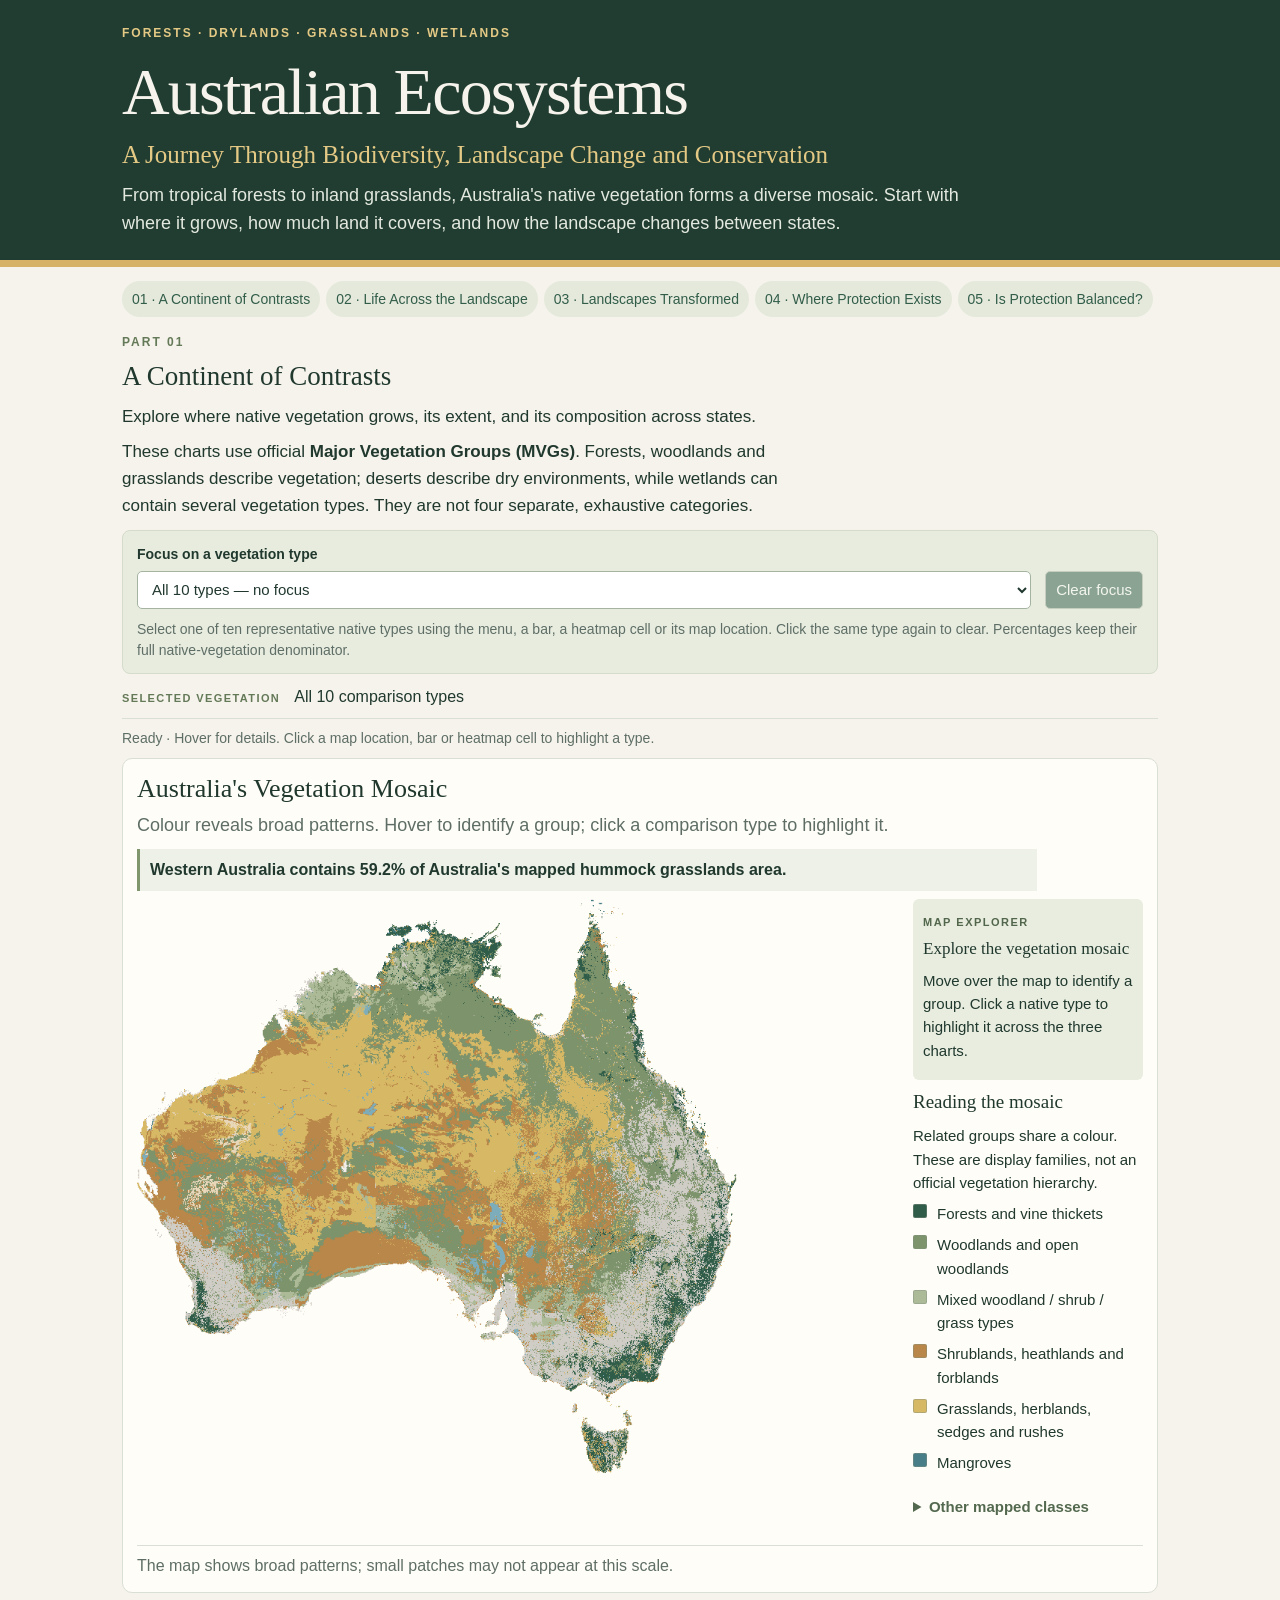
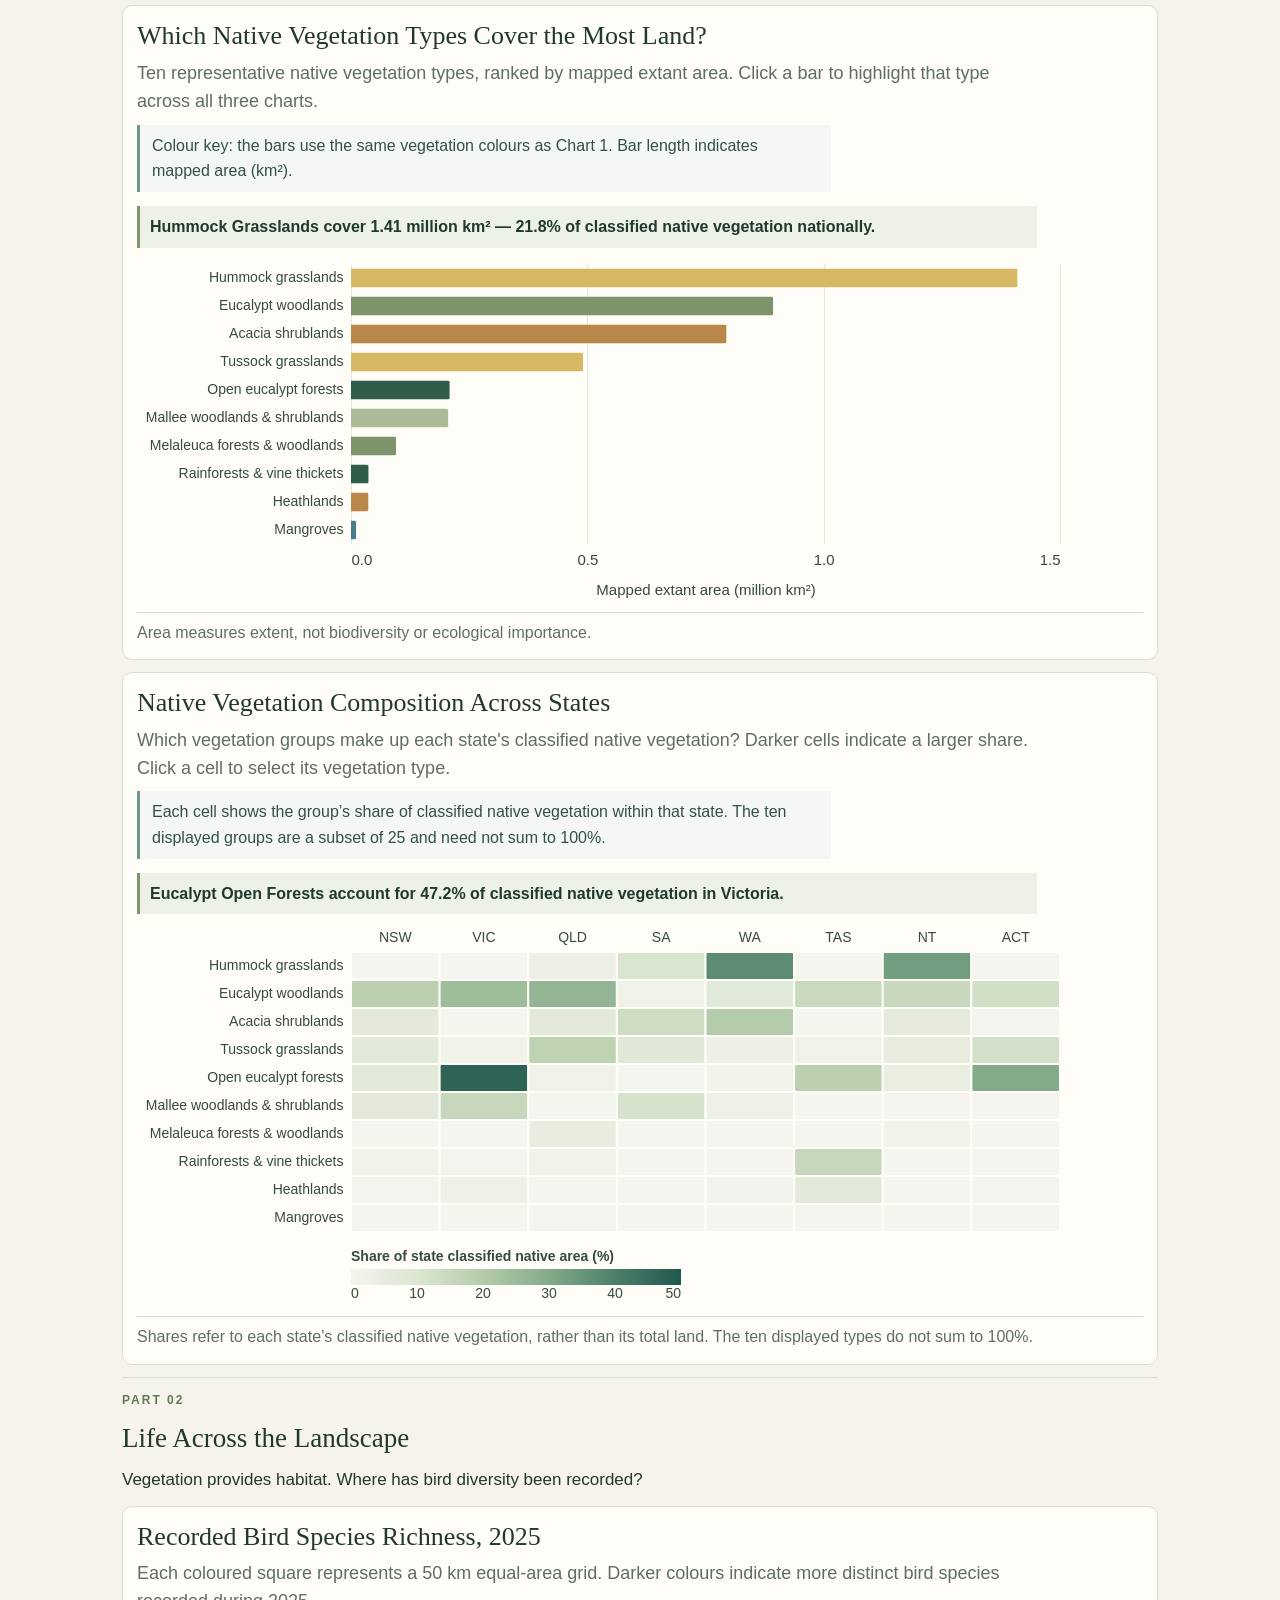
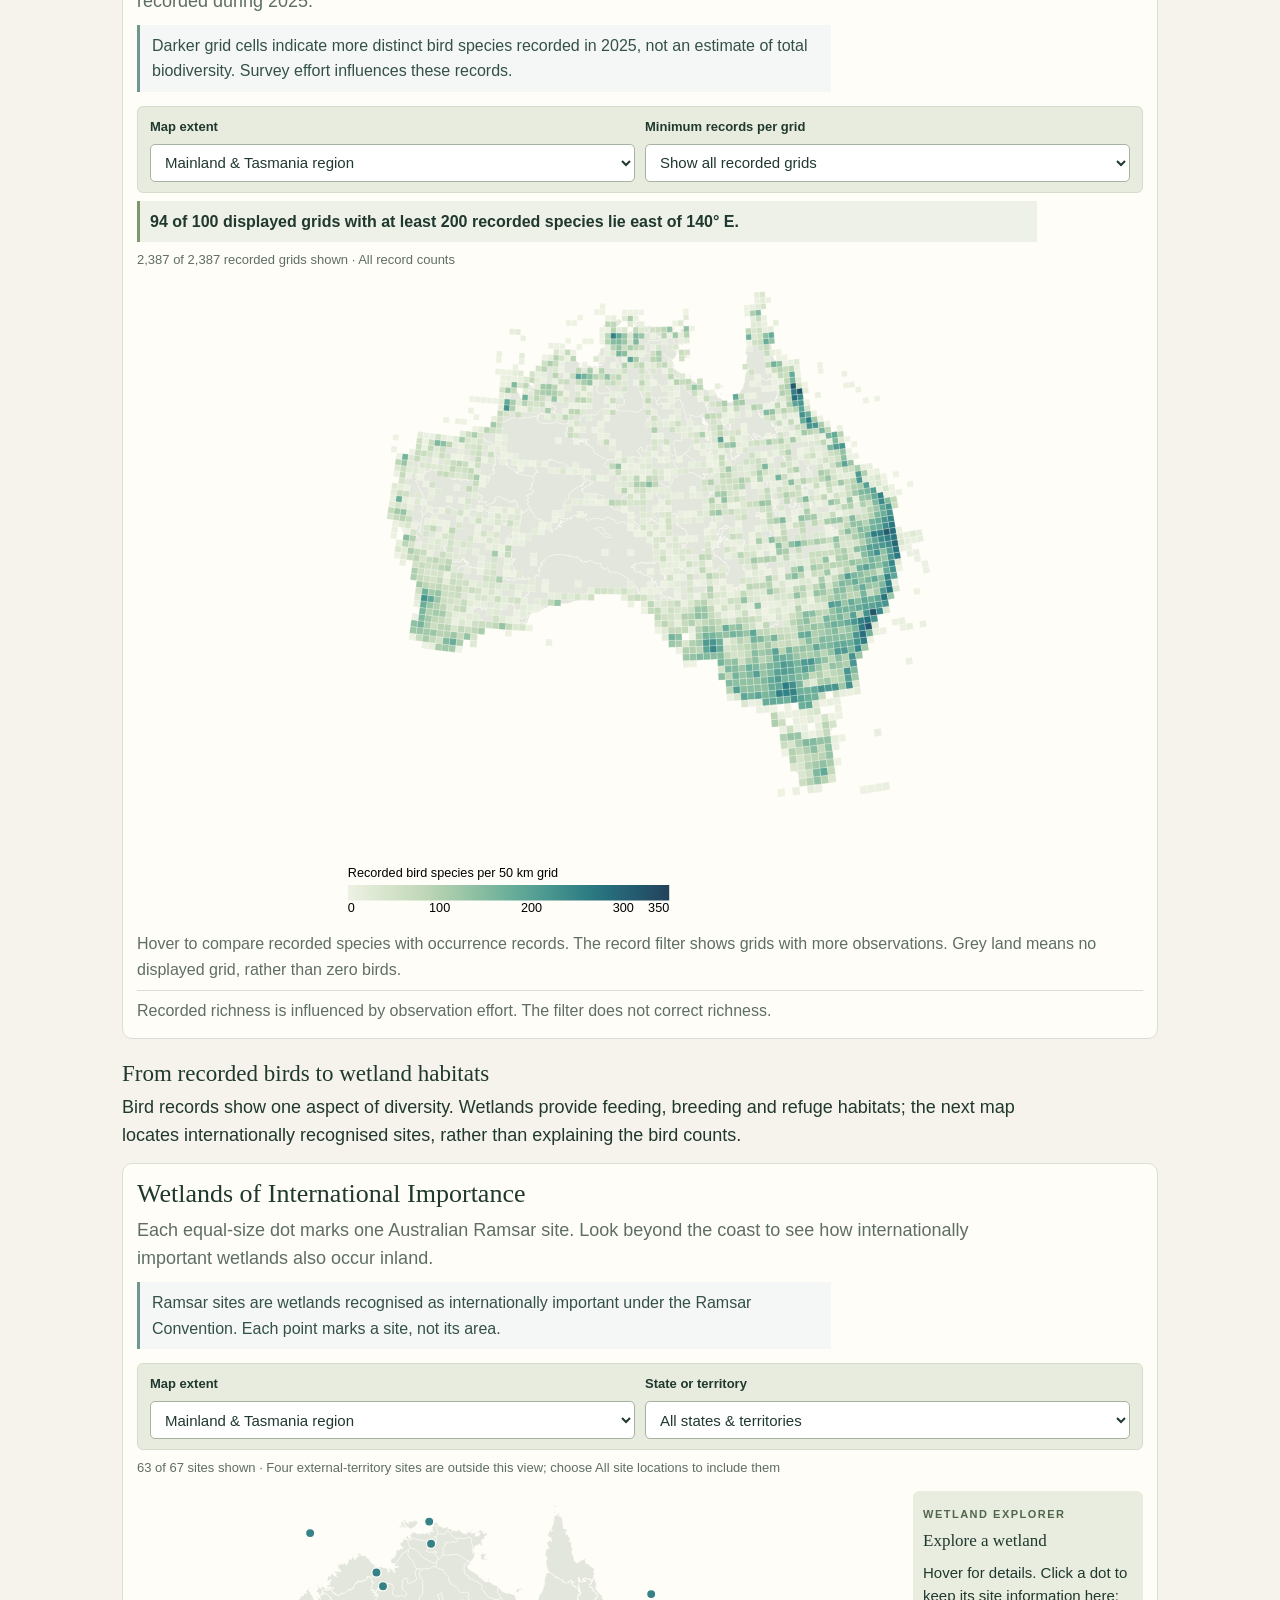
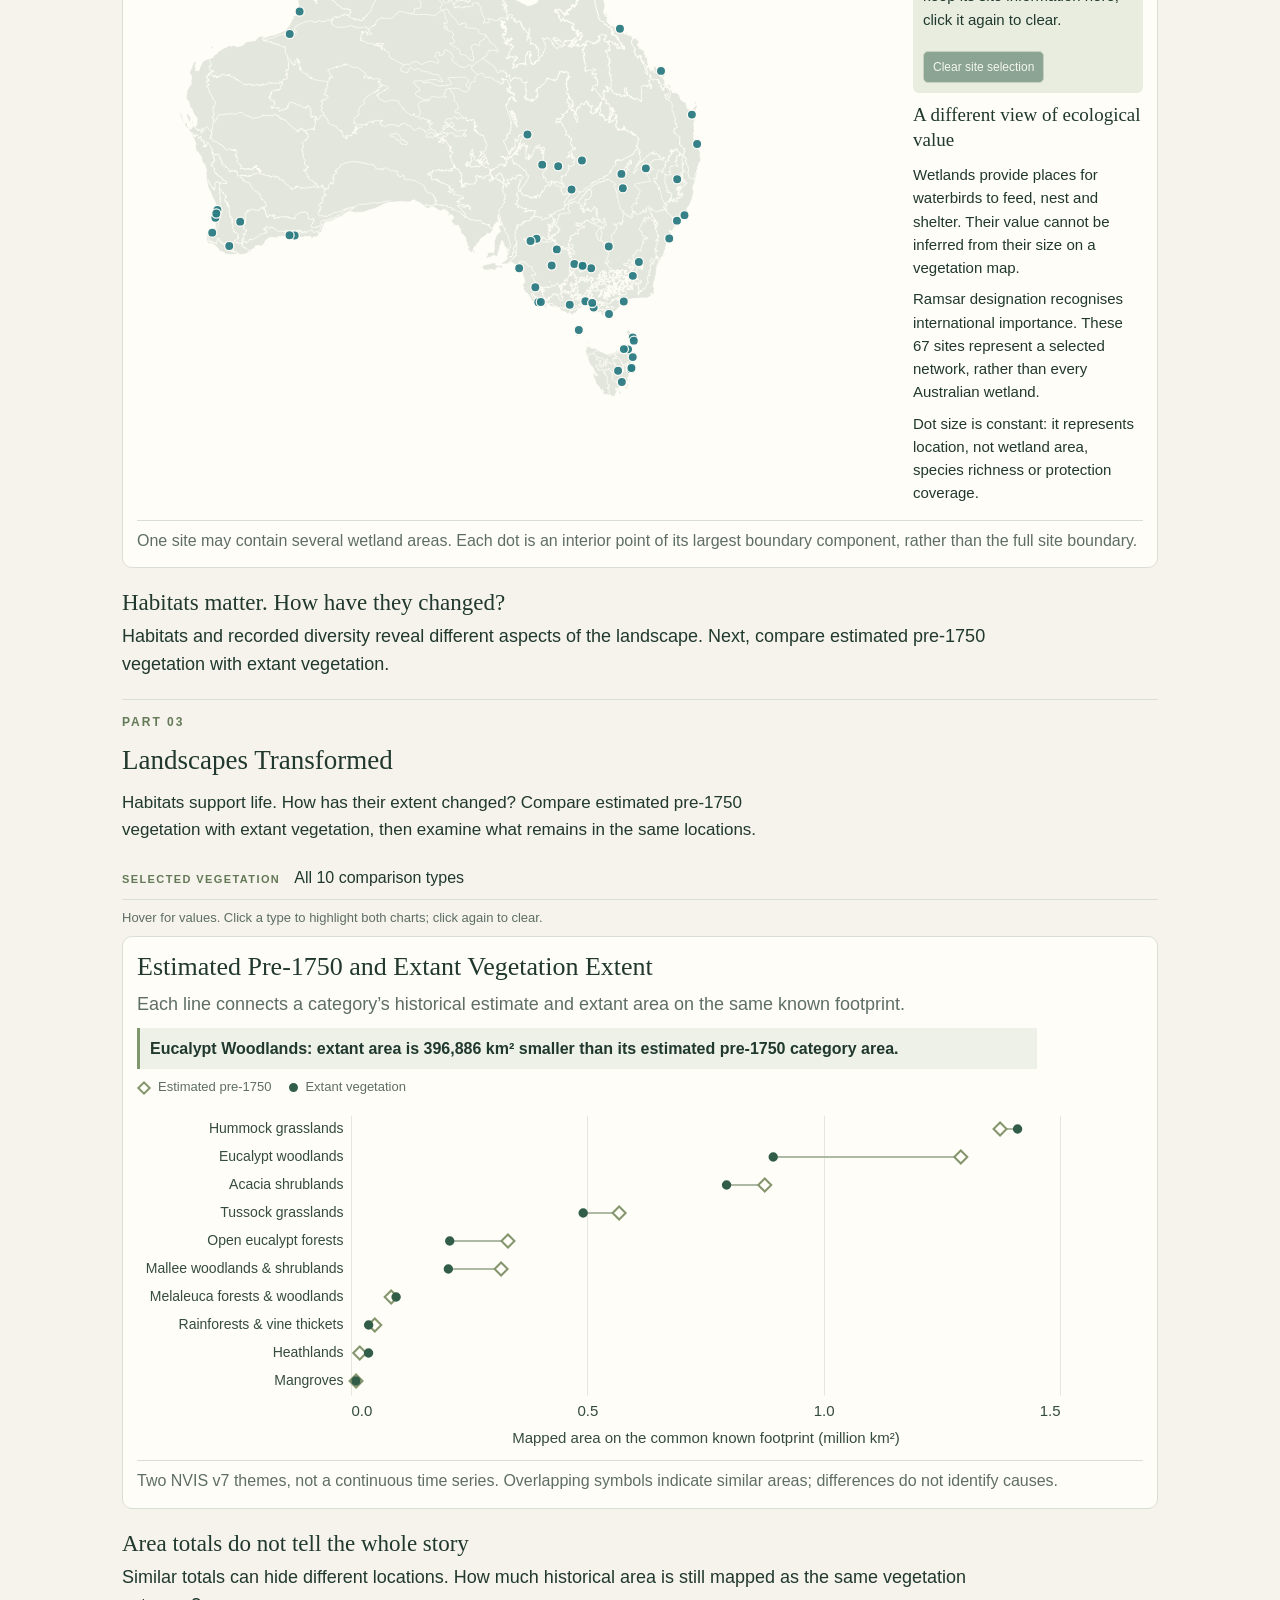
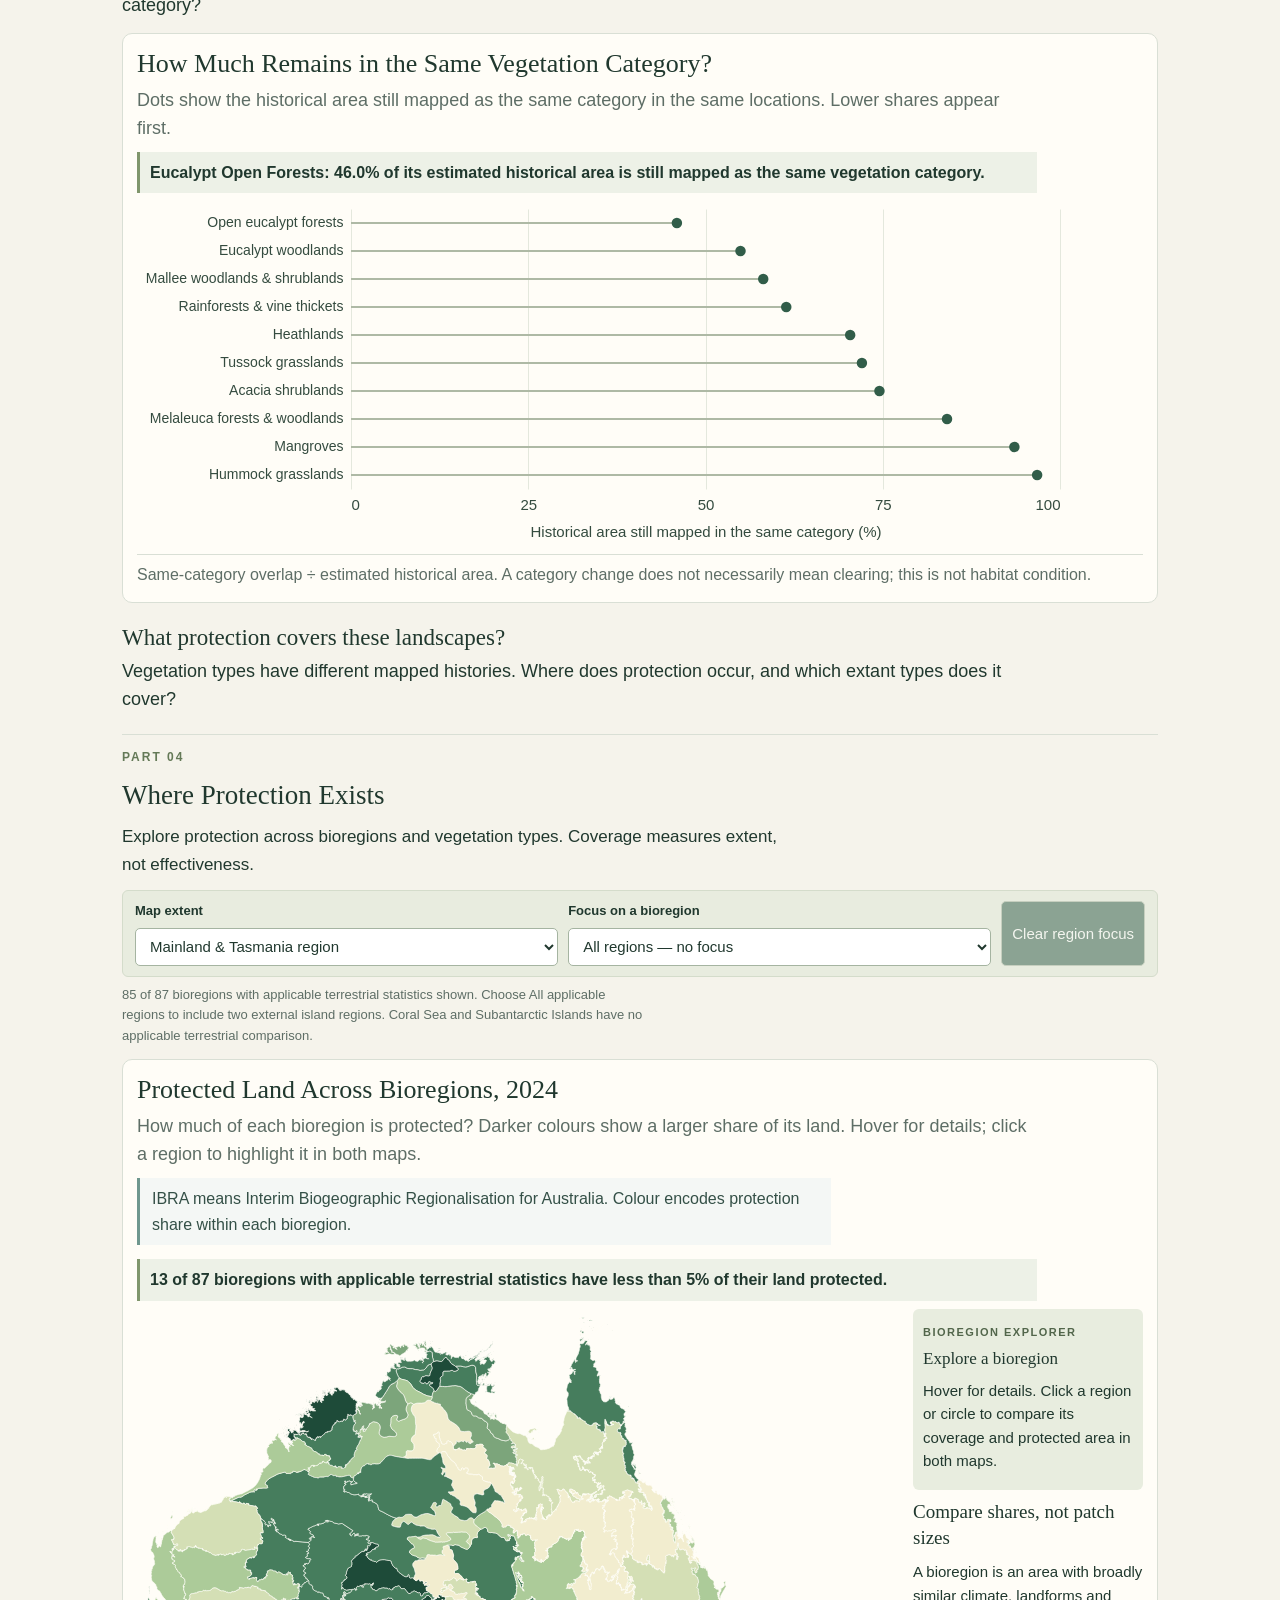
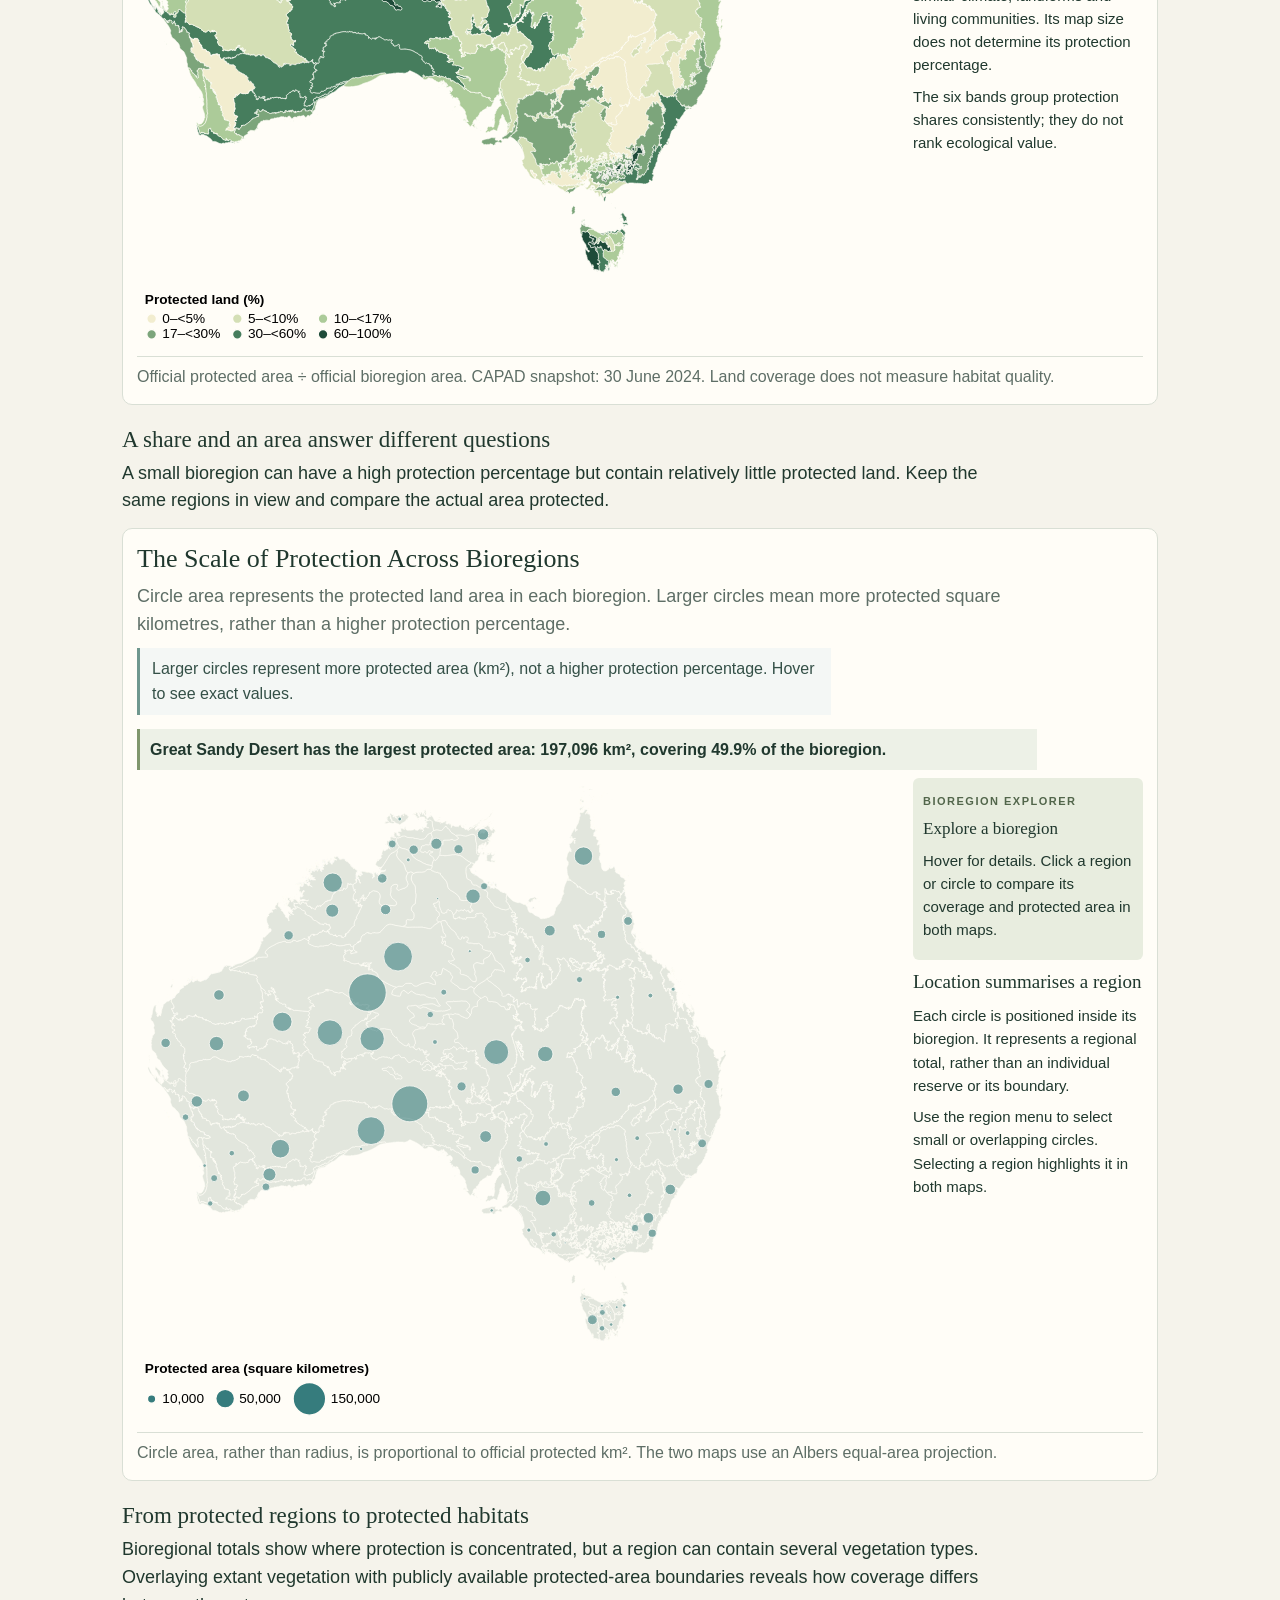
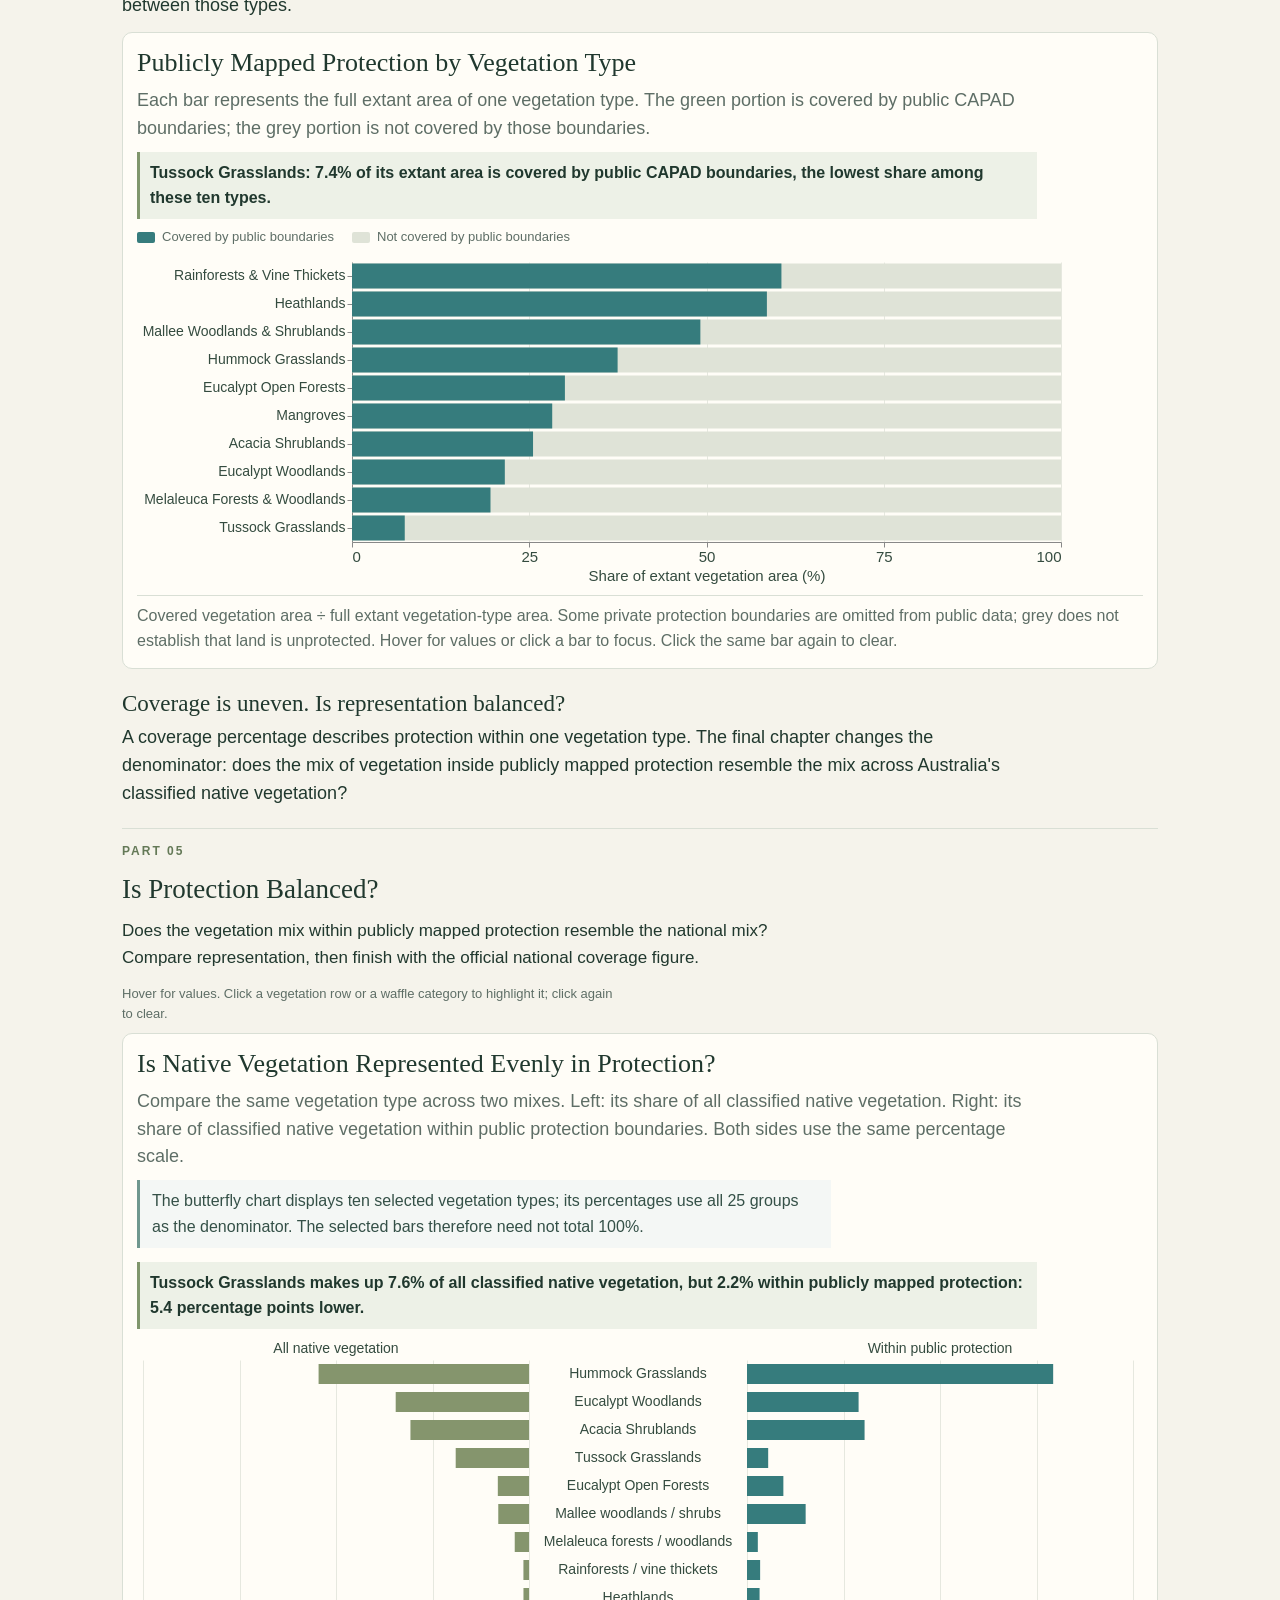
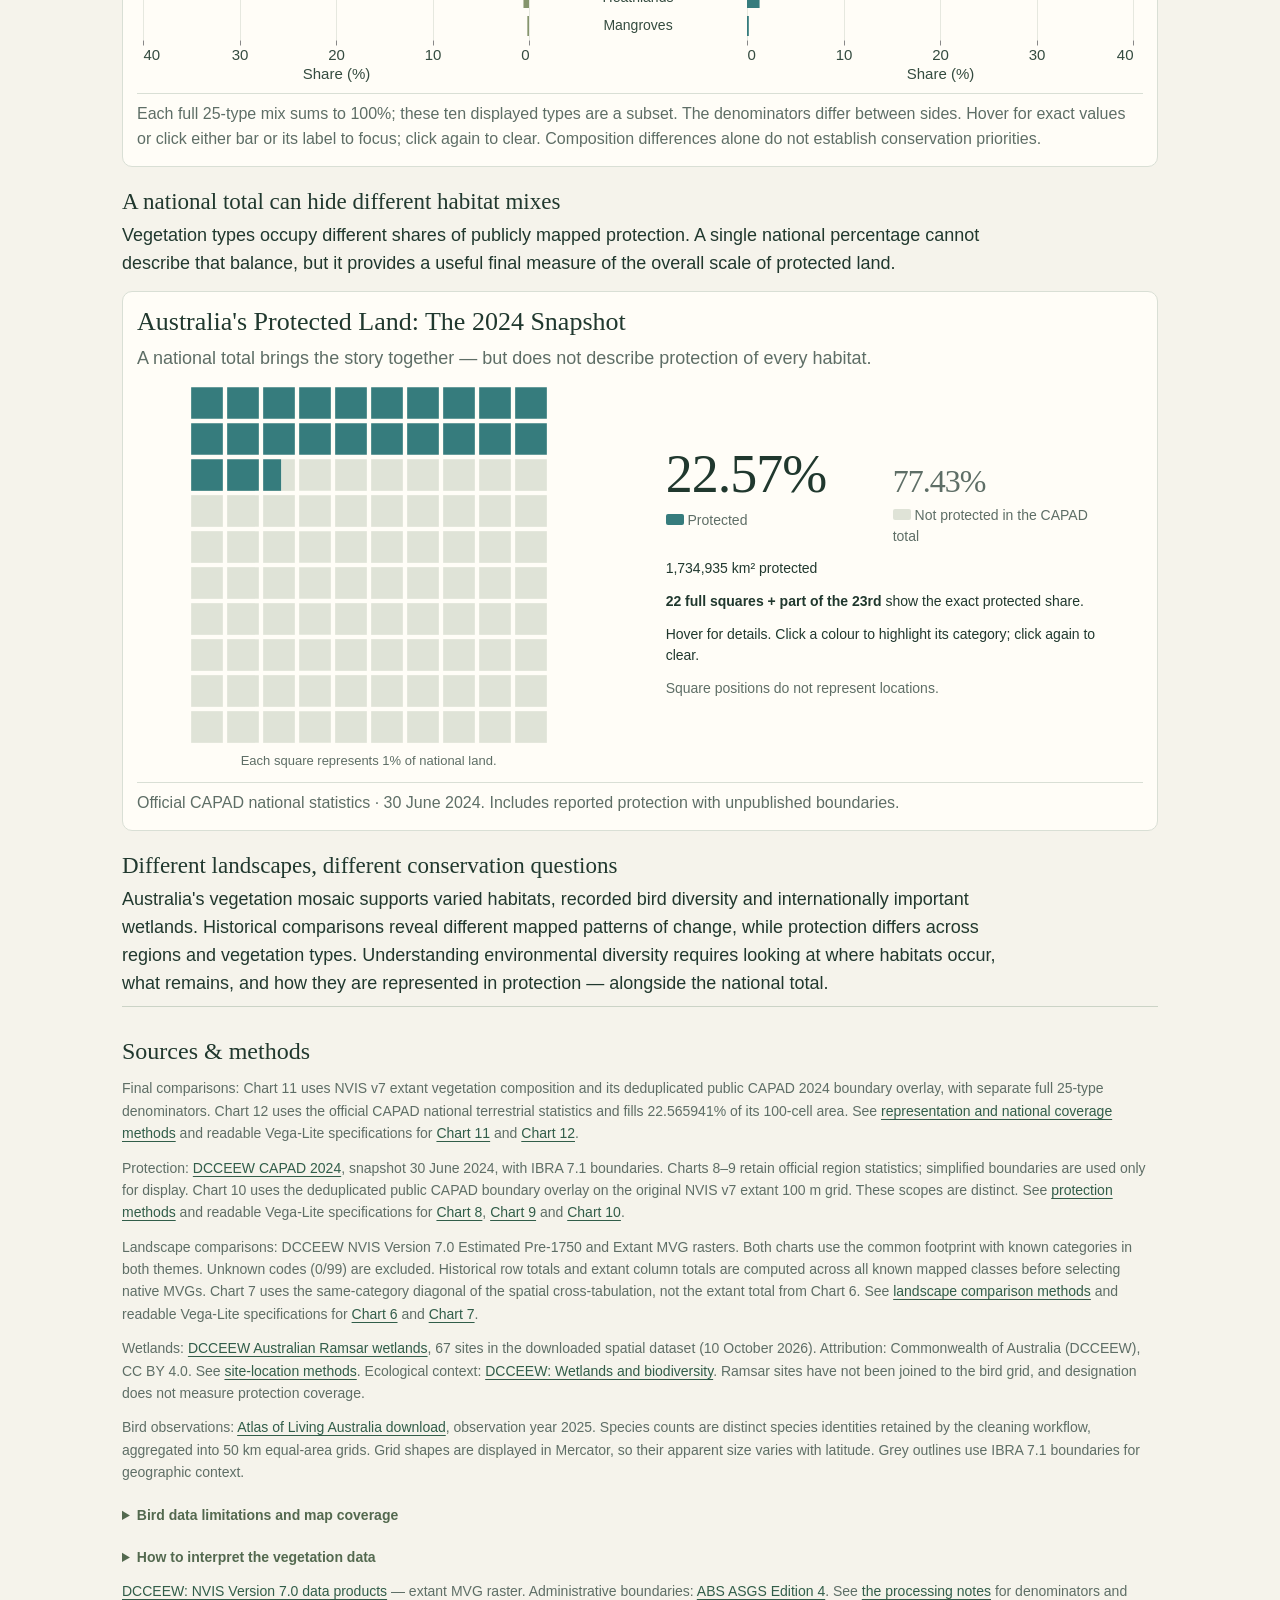
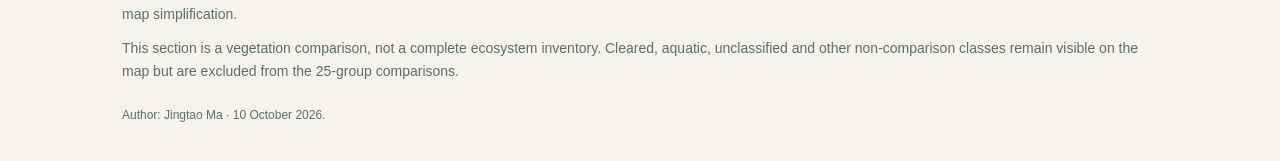
==== commit d65d72b9: "Improve DV2 layout, typography, colours and chart readability" ====
--- a/index.html
+++ b/index.html
@@ -1,24 +1,24 @@
 <!doctype html>
-<html lang="en"><head><meta charset="utf-8"><meta name="viewport" content="width=device-width, initial-scale=1"><title>Australian Ecosystems</title><link rel="stylesheet" href="styles.css?v=19"><script defer src="vendor/vega.min.js"></script><script defer src="vendor/vega-lite.min.js"></script><script defer src="vendor/vega-embed.min.js"></script><script defer src="app.js?v=7"></script><script defer src="birds.js?v=7"></script><script defer src="wetlands.js?v=4"></script><script defer src="landscapes.js?v=4"></script><script defer src="protection.js?v=7"></script><script defer src="balance.js?v=8"></script></head>
+<html lang="en"><head><meta charset="utf-8"><meta name="viewport" content="width=device-width, initial-scale=1"><title>Australian Ecosystems</title><link rel="stylesheet" href="styles.css?v=20"><script defer src="vendor/vega.min.js"></script><script defer src="vendor/vega-lite.min.js"></script><script defer src="vendor/vega-embed.min.js"></script><script defer src="app.js?v=7"></script><script defer src="birds.js?v=7"></script><script defer src="wetlands.js?v=4"></script><script defer src="landscapes.js?v=4"></script><script defer src="protection.js?v=7"></script><script defer src="balance.js?v=8"></script></head>
 
-<body><header><div class="wrap"><div class="eyebrow">FORESTS · DRYLANDS · GRASSLANDS · WETLANDS</div><h1>Australian<br>Ecosystems</h1><p class="hero-subtitle">A Journey Through Biodiversity, Landscape Change and Conservation</p><p class="intro">From tropical forests to inland grasslands, Australia's native vegetation forms a diverse mosaic. Start with where it grows, how much land it covers, and how the landscape changes between states.</p></div></header>
+<body><header><div class="wrap"><div class="eyebrow">FORESTS · DRYLANDS · GRASSLANDS · WETLANDS</div><h1>Australian Ecosystems</h1><p class="hero-subtitle">A Journey Through Biodiversity, Landscape Change and Conservation</p><p class="intro">From tropical forests to inland grasslands, Australia's native vegetation forms a diverse mosaic. Start with where it grows, how much land it covers, and how the landscape changes between states.</p></div></header>
 
-<main class="wrap"><nav class="chapter-nav" aria-label="Story chapters"><a href="#part-1">01 · A Continent of Contrasts</a><a href="#part-2">02 · Life Across the Landscape</a><a href="#part-3">03 · Landscapes Transformed</a><a href="#part-4">04 · Where Protection Exists</a><a href="#part-5">05 · Is Protection Balanced?</a></nav><section class="context chapter-intro" id="part-1"><div><div class="eyebrow">PART 01</div><h2>A Continent of Contrasts</h2><p class="chapter-lead">Start with the habitats: where does native vegetation grow, how much land does it cover, and how does its composition change between states?</p><p>These charts use official <strong>Major Vegetation Groups (MVGs)</strong>. Forests, woodlands and grasslands describe vegetation; deserts describe dry environments, while wetlands can contain several vegetation types. They are not four separate, exhaustive categories.</p></div></section>
+<main class="wrap"><nav class="chapter-nav" aria-label="Story chapters"><a href="#part-1">01 · A Continent of Contrasts</a><a href="#part-2">02 · Life Across the Landscape</a><a href="#part-3">03 · Landscapes Transformed</a><a href="#part-4">04 · Where Protection Exists</a><a href="#part-5">05 · Is Protection Balanced?</a></nav><section class="context chapter-intro" id="part-1"><div><div class="eyebrow">PART 01</div><h2>A Continent of Contrasts</h2><p class="chapter-lead">Explore where native vegetation grows, its extent, and its composition across states.</p><p>These charts use official <strong>Major Vegetation Groups (MVGs)</strong>. Forests, woodlands and grasslands describe vegetation; deserts describe dry environments, while wetlands can contain several vegetation types. They are not four separate, exhaustive categories.</p></div></section>
 <section class="controls" aria-label="Shared chart controls"><div class="focus-control"><label for="focus">Focus on a vegetation type</label><select id="focus"><option value="0">All 10 types — no focus</option></select></div><button id="clear" type="button">Clear focus</button><p>Select one of ten representative native types using the menu, a bar, a heatmap cell or its map location. Click the same type again to clear. Percentages keep their full native-vegetation denominator.</p></section>
 <div class="selection-strip"><span>SELECTED VEGETATION</span><strong id="selection-name">All 10 comparison types</strong></div><p id="status" role="status" aria-live="polite">Loading vegetation data…</p>
 
 <article class="chart-card" id="chart-1"><div class="card-heading"><h2>Australia's Vegetation Mosaic</h2><p>Colour reveals broad patterns. Hover to identify a group; click a comparison type to highlight it.</p></div><div class="insight inline"><strong id="map-insight"></strong></div><div class="map-layout"><div id="map" class="chart" aria-label="Categorical map of Australia's extant vegetation"></div><aside><div class="map-inspector"><span class="inspector-label">MAP EXPLORER</span><h3 id="map-type">Explore the vegetation mosaic</h3><p id="map-type-note">Move over the map to identify a group. Click a native type to highlight it across the three charts.</p></div><h3>Reading the mosaic</h3><p>Related groups share a colour. These are display families, not an official vegetation hierarchy.</p><div id="legend"></div><details><summary>Other mapped classes</summary><div id="other-legend"></div></details></aside></div><p class="method">The map shows broad patterns; small patches may not appear at this scale.</p></article>
 
-<article class="chart-card" id="chart-2"><div class="card-heading"><h2>Which Native Vegetation Types Cover the Most Land?</h2><p>Ten representative native vegetation types, ranked by mapped extant area. Click a bar to highlight that type across all three charts.</p></div><div class="insight inline"><strong id="area-insight"></strong></div><div id="bar" class="chart" aria-label="Horizontal bar chart of native vegetation areas"></div><p class="method">Area measures extent, not biodiversity or ecological importance.</p></article>
+<article class="chart-card" id="chart-2"><div class="card-heading"><h2>Which Native Vegetation Types Cover the Most Land?</h2><p>Ten representative native vegetation types, ranked by mapped extant area. Click a bar to highlight that type across all three charts.</p></div><p class="reading-note">Colour key: the bars use the same vegetation colours as Chart 1. Bar length indicates mapped area (km²).</p><div class="insight inline"><strong id="area-insight"></strong></div><div id="bar" class="chart" aria-label="Horizontal bar chart of native vegetation areas"></div><p class="method">Area measures extent, not biodiversity or ecological importance.</p></article>
 
-<article class="chart-card" id="chart-3"><div class="card-heading"><h2>Native Vegetation Composition Across States</h2><p>Which vegetation groups make up each state's classified native vegetation? Darker cells indicate a larger share. Click a cell to select its vegetation type.</p></div><div class="insight inline"><strong id="state-insight"></strong></div><div id="heatmap" class="chart" aria-label="Heatmap of native vegetation composition by state and territory"></div><p class="method">Shares refer to each state’s classified native vegetation, rather than its total land. The ten displayed types do not sum to 100%.</p></article>
+<article class="chart-card" id="chart-3"><div class="card-heading"><h2>Native Vegetation Composition Across States</h2><p>Which vegetation groups make up each state's classified native vegetation? Darker cells indicate a larger share. Click a cell to select its vegetation type.</p></div><p class="reading-note">Each cell shows the group’s share of classified native vegetation within that state. The ten displayed groups are a subset of 25 and need not sum to 100%.</p><div class="insight inline"><strong id="state-insight"></strong></div><div id="heatmap" class="chart" aria-label="Heatmap of native vegetation composition by state and territory"></div><p class="method">Shares refer to each state’s classified native vegetation, rather than its total land. The ten displayed types do not sum to 100%.</p></article>
 
-<section class="planned-part" id="part-2" aria-labelledby="part-2-title"><div class="eyebrow">PART 02</div><h2 id="part-2-title">Life Across the Landscape</h2><p class="chapter-lead">Vegetation describes habitats, but area alone cannot describe their species. Where has bird diversity been recorded across the landscape?</p>
-<article class="chart-card" id="chart-4"><div class="card-heading"><h2>Recorded Bird Species Richness, 2025</h2><p>Each coloured square represents a 50 km equal-area grid. Darker colours indicate more distinct bird species recorded during 2025.</p></div>
+<section class="planned-part" id="part-2" aria-labelledby="part-2-title"><div class="eyebrow">PART 02</div><h2 id="part-2-title">Life Across the Landscape</h2><p class="chapter-lead">Vegetation provides habitat. Where has bird diversity been recorded?</p>
+<article class="chart-card" id="chart-4"><div class="card-heading"><h2>Recorded Bird Species Richness, 2025</h2><p>Each coloured square represents a 50 km equal-area grid. Darker colours indicate more distinct bird species recorded during 2025.</p></div><p class="reading-note">Darker grid cells indicate more distinct bird species recorded in 2025, not an estimate of total biodiversity. Survey effort influences these records.</p>
 <div class="bird-controls"><div><label for="bird-view">Map extent</label><select id="bird-view"><option value="regional">Mainland &amp; Tasmania region</option><option value="all">All downloaded grid locations</option></select></div><div><label for="bird-minimum">Minimum records per grid</label><select id="bird-minimum"><option value="0">Show all recorded grids</option><option value="100">At least 100 records</option><option value="1000">At least 1,000 records</option></select></div></div>
 <div class="insight inline"><strong id="bird-insight">Loading the recorded-diversity pattern…</strong></div><p id="bird-status" role="status" aria-live="polite">Loading bird observations…</p><div id="bird-map" class="chart bird-full-width" aria-label="Bin map of recorded bird species richness in 2025"></div><p class="chart-reading">Hover to compare recorded species with occurrence records. The record filter shows grids with more observations. Grey land means no displayed grid, rather than zero birds.</p><p class="method">Recorded richness is influenced by observation effort. The filter does not correct richness.</p></article>
 <div class="story-bridge"><h3>From recorded birds to wetland habitats</h3><p>Bird records show one aspect of diversity. Wetlands provide feeding, breeding and refuge habitats; the next map locates internationally recognised sites, rather than explaining the bird counts.</p></div>
-<article class="chart-card" id="chart-5"><div class="card-heading"><h2>Wetlands of International Importance</h2><p>Each equal-size dot marks one Australian Ramsar site. Look beyond the coast to see how internationally important wetlands also occur inland.</p></div>
+<article class="chart-card" id="chart-5"><div class="card-heading"><h2>Wetlands of International Importance</h2><p>Each equal-size dot marks one Australian Ramsar site. Look beyond the coast to see how internationally important wetlands also occur inland.</p></div><p class="reading-note">Ramsar sites are wetlands recognised as internationally important under the Ramsar Convention. Each point marks a site, not its area.</p>
 <div class="bird-controls"><div><label for="wetland-view">Map extent</label><select id="wetland-view"><option value="regional">Mainland &amp; Tasmania region</option><option value="all">All site locations</option></select></div><div><label for="wetland-state">State or territory</label><select id="wetland-state"><option value="all">All states &amp; territories</option><option value="ACT">Australian Capital Territory</option><option value="NSW">New South Wales</option><option value="NT">Northern Territory</option><option value="QLD">Queensland</option><option value="SA">South Australia</option><option value="TAS">Tasmania</option><option value="VIC">Victoria</option><option value="WA">Western Australia</option><option value="EXT">External territories</option></select></div></div>
 <p id="wetland-status" role="status" aria-live="polite">Loading wetland sites…</p><div class="map-layout"><div id="wetland-map" class="chart" aria-label="Dot map of Australia's Ramsar wetland sites"></div><aside><div class="map-inspector"><span class="inspector-label">WETLAND EXPLORER</span><h3 id="wetland-name">Explore a wetland</h3><p id="wetland-detail">Hover for details. Click a dot to keep its site information here.</p><button id="wetland-clear" type="button">Clear site selection</button></div><h3>A different view of ecological value</h3><p>Wetlands provide places for waterbirds to feed, nest and shelter. Their value cannot be inferred from their size on a vegetation map.</p><p>Ramsar designation recognises international importance. These 67 sites represent a selected network, rather than every Australian wetland.</p><p>Dot size is constant: it represents location, not wetland area, species richness or protection coverage.</p></aside></div><p class="method">One site may contain several wetland areas. Each dot is an interior point of its largest boundary component, rather than the full site boundary.</p></article>
 <div class="story-bridge chapter-close"><h3>Habitats matter. How have they changed?</h3><p>Habitats and recorded diversity reveal different aspects of the landscape. Next, compare estimated pre-1750 vegetation with extant vegetation.</p></div></section>
@@ -28,16 +28,16 @@
 <div class="story-bridge"><h3>Area totals do not tell the whole story</h3><p>Similar totals can hide different locations. How much historical area is still mapped as the same vegetation category?</p></div>
 <article class="chart-card" id="chart-7"><div class="card-heading"><h2>How Much Remains in the Same Vegetation Category?</h2><p>Dots show the historical area still mapped as the same category in the same locations. Lower shares appear first.</p></div><div class="insight inline"><strong id="remaining-insight"></strong></div><div id="remaining-chart" class="chart" aria-label="Lollipop chart showing historical area still mapped in the same vegetation category"></div><p class="method">Same-category overlap ÷ estimated historical area. A category change does not necessarily mean clearing; this is not habitat condition.</p></article>
 <div class="story-bridge chapter-close"><h3>What protection covers these landscapes?</h3><p>Vegetation types have different mapped histories. Where does protection occur, and which extant types does it cover?</p></div></section>
-<section class="planned-part" id="part-4" aria-labelledby="part-4-title"><div class="eyebrow">PART 04</div><h2 id="part-4-title">Where Protection Exists</h2><p class="chapter-lead">From landscape change to conservation: compare protection shares across bioregions, the areas involved, and vegetation coverage. Coverage measures extent, not effectiveness.</p>
+<section class="planned-part" id="part-4" aria-labelledby="part-4-title"><div class="eyebrow">PART 04</div><h2 id="part-4-title">Where Protection Exists</h2><p class="chapter-lead">Explore protection across bioregions and vegetation types. Coverage measures extent, not effectiveness.</p>
 <div class="bird-controls"><div><label for="protection-view">Map extent</label><select id="protection-view"><option value="regional">Mainland &amp; Tasmania region</option><option value="all">All applicable regions</option></select></div><div><label for="protection-region">Focus on a bioregion</label><select id="protection-region"><option value="">All regions — no focus</option></select></div><button id="protection-clear" type="button">Clear region focus</button></div><p id="protection-status" role="status" aria-live="polite">Loading protection data…</p>
-<article class="chart-card" id="chart-8"><div class="card-heading"><h2>Protected Land Across Bioregions, 2024</h2><p>How much of each bioregion is protected? Darker colours show a larger share of its land. Hover for details; click a region to highlight it in both maps.</p></div><div class="insight inline"><strong id="protection-insight"></strong></div><div class="map-layout"><div id="protection-map" class="chart" aria-label="Choropleth of official bioregional protection percentage"></div><aside><div class="map-inspector"><span class="inspector-label">BIOREGION EXPLORER</span><h3 id="protection-name-8">Explore a bioregion</h3><p id="protection-detail-8"></p></div><h3>Compare shares, not patch sizes</h3><p>A bioregion is an area with broadly similar climate, landforms and living communities. Its map size does not determine its protection percentage.</p><p>The six bands group protection shares consistently; they do not rank ecological value.</p></aside></div><p class="method">Official protected area ÷ official bioregion area. CAPAD snapshot: 30 June 2024. Land coverage does not measure habitat quality.</p></article>
+<article class="chart-card" id="chart-8"><div class="card-heading"><h2>Protected Land Across Bioregions, 2024</h2><p>How much of each bioregion is protected? Darker colours show a larger share of its land. Hover for details; click a region to highlight it in both maps.</p></div><p class="reading-note">IBRA means Interim Biogeographic Regionalisation for Australia. Colour encodes protection share within each bioregion.</p><div class="insight inline"><strong id="protection-insight"></strong></div><div class="map-layout"><div id="protection-map" class="chart" aria-label="Choropleth of official bioregional protection percentage"></div><aside><div class="map-inspector"><span class="inspector-label">BIOREGION EXPLORER</span><h3 id="protection-name-8">Explore a bioregion</h3><p id="protection-detail-8"></p></div><h3>Compare shares, not patch sizes</h3><p>A bioregion is an area with broadly similar climate, landforms and living communities. Its map size does not determine its protection percentage.</p><p>The six bands group protection shares consistently; they do not rank ecological value.</p></aside></div><p class="method">Official protected area ÷ official bioregion area. CAPAD snapshot: 30 June 2024. Land coverage does not measure habitat quality.</p></article>
 <div class="story-bridge"><h3>A share and an area answer different questions</h3><p>A small bioregion can have a high protection percentage but contain relatively little protected land. Keep the same regions in view and compare the actual area protected.</p></div>
-<article class="chart-card" id="chart-9"><div class="card-heading"><h2>The Scale of Protection Across Bioregions</h2><p>Circle area represents the protected land area in each bioregion. Larger circles mean more protected square kilometres, rather than a higher protection percentage.</p></div><div class="insight inline"><strong id="protection-area-insight"></strong></div><div class="map-layout"><div id="protection-symbols" class="chart" aria-label="Proportional symbol map of protected area by bioregion"></div><aside><div class="map-inspector"><span class="inspector-label">BIOREGION EXPLORER</span><h3 id="protection-name-9">Explore a bioregion</h3><p id="protection-detail-9"></p></div><h3>Location summarises a region</h3><p>Each circle is positioned inside its bioregion. It represents a regional total, rather than an individual reserve or its boundary.</p><p>Use the region menu to select small or overlapping circles. Selecting a region highlights it in both maps.</p></aside></div><p class="method">Circle area, rather than radius, is proportional to official protected km². The two maps use an Albers equal-area projection.</p></article>
+<article class="chart-card" id="chart-9"><div class="card-heading"><h2>The Scale of Protection Across Bioregions</h2><p>Circle area represents the protected land area in each bioregion. Larger circles mean more protected square kilometres, rather than a higher protection percentage.</p></div><p class="reading-note">Larger circles represent more protected area (km²), not a higher protection percentage. Hover to see exact values.</p><div class="insight inline"><strong id="protection-area-insight"></strong></div><div class="map-layout"><div id="protection-symbols" class="chart" aria-label="Proportional symbol map of protected area by bioregion"></div><aside><div class="map-inspector"><span class="inspector-label">BIOREGION EXPLORER</span><h3 id="protection-name-9">Explore a bioregion</h3><p id="protection-detail-9"></p></div><h3>Location summarises a region</h3><p>Each circle is positioned inside its bioregion. It represents a regional total, rather than an individual reserve or its boundary.</p><p>Use the region menu to select small or overlapping circles. Selecting a region highlights it in both maps.</p></aside></div><p class="method">Circle area, rather than radius, is proportional to official protected km². The two maps use an Albers equal-area projection.</p></article>
 <div class="story-bridge"><h3>From protected regions to protected habitats</h3><p>Bioregional totals show where protection is concentrated, but a region can contain several vegetation types. Overlaying extant vegetation with publicly available protected-area boundaries reveals how coverage differs between those types.</p></div>
 <article class="chart-card" id="chart-10"><div class="card-heading"><h2>Publicly Mapped Protection by Vegetation Type</h2><p>Each bar represents the full extant area of one vegetation type. The green portion is covered by public CAPAD boundaries; the grey portion is not covered by those boundaries.</p></div><div class="insight inline"><strong id="vegetation-protection-insight"></strong></div><div class="period-key"><span><i class="coverage-key covered"></i>Covered by public boundaries</span><span><i class="coverage-key"></i>Not covered by public boundaries</span></div><div id="vegetation-protection" class="chart" aria-label="Stacked bars comparing publicly mapped protection coverage by vegetation type"></div><p class="method">Covered vegetation area ÷ full extant vegetation-type area. Some private protection boundaries are omitted from public data; grey does not establish that land is unprotected. Hover for values or click a bar to focus. Click the same bar again to clear.</p></article>
 <div class="story-bridge chapter-close"><h3>Coverage is uneven. Is representation balanced?</h3><p>A coverage percentage describes protection within one vegetation type. The final chapter changes the denominator: does the mix of vegetation inside publicly mapped protection resemble the mix across Australia's classified native vegetation?</p></div></section>
 <section class="planned-part" id="part-5" aria-labelledby="part-5-title"><div class="eyebrow">PART 05</div><h2 id="part-5-title">Is Protection Balanced?</h2><p class="chapter-lead">Does the vegetation mix within publicly mapped protection resemble the national mix? Compare representation, then finish with the official national coverage figure.</p><p id="balance-status" role="status" aria-live="polite">Loading final comparisons…</p>
-<article class="chart-card" id="chart-11"><div class="card-heading"><h2>Is Native Vegetation Represented Evenly in Protection?</h2><p>Compare the same vegetation type across two mixes. Left: its share of all classified native vegetation. Right: its share of classified native vegetation within public protection boundaries. Both sides use the same percentage scale.</p></div><div class="insight inline"><strong id="representation-insight"></strong></div><div id="representation-chart" class="chart" aria-label="Butterfly chart comparing vegetation composition nationally and within publicly mapped protection"></div><p class="method">Each full 25-type mix sums to 100%; these ten displayed types are a subset. The denominators differ between sides. Hover for exact values or click either bar or its label to focus; click again to clear. Composition differences alone do not establish conservation priorities.</p></article>
+<article class="chart-card" id="chart-11"><div class="card-heading"><h2>Is Native Vegetation Represented Evenly in Protection?</h2><p>Compare the same vegetation type across two mixes. Left: its share of all classified native vegetation. Right: its share of classified native vegetation within public protection boundaries. Both sides use the same percentage scale.</p></div><p class="reading-note">The butterfly chart displays ten selected vegetation types; its percentages use all 25 groups as the denominator. The selected bars therefore need not total 100%.</p><div class="insight inline"><strong id="representation-insight"></strong></div><div id="representation-chart" class="chart" aria-label="Butterfly chart comparing vegetation composition nationally and within publicly mapped protection"></div><p class="method">Each full 25-type mix sums to 100%; these ten displayed types are a subset. The denominators differ between sides. Hover for exact values or click either bar or its label to focus; click again to clear. Composition differences alone do not establish conservation priorities.</p></article>
 <div class="story-bridge"><h3>A national total can hide different habitat mixes</h3><p>Vegetation types occupy different shares of publicly mapped protection. A single national percentage cannot describe that balance, but it provides a useful final measure of the overall scale of protected land.</p></div>
 <article class="chart-card" id="chart-12"><div class="card-heading"><h2>Australia's Protected Land: The 2024 Snapshot</h2><p>A national total brings the story together — but does not describe protection of every habitat.</p></div><div class="waffle-layout waffle-two-column"><div class="waffle-figure"><div id="national-waffle" class="chart" aria-label="One hundred-cell waffle chart of official national protected land coverage"></div><p class="waffle-caption">Each square represents 1% of national land.</p></div><aside class="waffle-guide"><div class="waffle-numbers"><div class="waffle-primary"><strong id="national-protected-value"></strong><span><i class="coverage-key covered"></i> Protected</span></div><div class="waffle-secondary"><strong id="national-remainder-value"></strong><span><i class="coverage-key"></i> Not protected in the CAPAD total</span></div></div><p id="national-insight"></p><p><strong>22 full squares + part of the 23rd</strong> show the exact protected share.</p><p id="waffle-detail"></p><p class="chart-reading">Square positions do not represent locations.</p></aside></div><p class="method">Official CAPAD national statistics · 30 June 2024. Includes reported protection with unpublished boundaries.</p></article>
 <div class="story-bridge chapter-close"><h3>Different landscapes, different conservation questions</h3><p>Australia's vegetation mosaic supports varied habitats, recorded bird diversity and internationally important wetlands. Historical comparisons reveal different mapped patterns of change, while protection differs across regions and vegetation types. Understanding environmental diversity requires looking at where habitats occur, what remains, and how they are represented in protection — alongside the national total.</p></div></section>
--- a/styles.css
+++ b/styles.css
@@ -229,3 +229,28 @@
 .waffle-two-column .waffle-secondary strong{font-size:32px}
 @media(max-width:850px){.map-layout{grid-template-columns:minmax(0,1fr);gap:12px}.map-layout>.chart{margin:0 auto}}
 @media(max-width:700px){.waffle-layout.waffle-two-column{grid-template-columns:minmax(0,1fr);gap:14px}.waffle-two-column .waffle-figure{max-width:320px}.waffle-two-column .waffle-guide{max-width:none}}
+
+/* Critique: spacing, visible reading notes and responsiveness. */
+header h1{text-wrap:balance;max-width:900px;line-height:1.12}
+.wrap{width:100%;max-width:1100px;padding-inline:clamp(16px,3vw,32px)}
+.chapter-lead,.chapter-intro p,.planned-part>p{max-width:72ch;text-wrap:pretty}
+.card-heading h2{text-wrap:balance;line-height:1.25}
+.reading-note{max-width:78ch;border-left:3px solid #6f978e;padding:8px 12px;margin:0 0 14px;background:#f4f7f5;color:#345047;font-size:14px;line-height:1.55}
+.map-layout>.chart,.map-layout aside{min-width:0}
+.map-layout aside{overflow-wrap:break-word}
+@media(max-width:950px){.map-layout{grid-template-columns:minmax(0,1fr)}.chart-card{padding:clamp(14px,3vw,24px)}}
+@media(max-width:680px){.reading-note{font-size:13px}.chapter-nav a{line-height:1.4}.chart-card{overflow-x:auto}}
+
+/* Round 2: teaching-team legibility pass; scale reading text without resizing chart geometry. */
+body{font-size:18px;line-height:1.6}
+header .intro,.chapter-lead,.story-bridge p,.card-heading>p{font-size:18px;line-height:1.55}
+.context p,.planned-part>p,.chapter-intro p{font-size:17px;line-height:1.6}
+.reading-note,.chart-reading,.insight p,.method,.inline{font-size:16px;line-height:1.6}
+.map-layout aside,.map-inspector p,.legend-item,.waffle-guide p,.waffle-legend{font-size:15px;line-height:1.55}
+.controls label,.controls p,#status,.chapter-nav a{font-size:14px}
+button,select{font-size:15px}
+#vg-tooltip-element{font-size:15px!important;line-height:1.5!important}
+@media(max-width:520px){body{font-size:17px}.card-heading>p,.chapter-lead{font-size:17px}.reading-note{font-size:15px}}
+
+/* Round 3: public protection teal, distinct from vegetation-family green. */
+.coverage-key.covered{background:#367c7d}
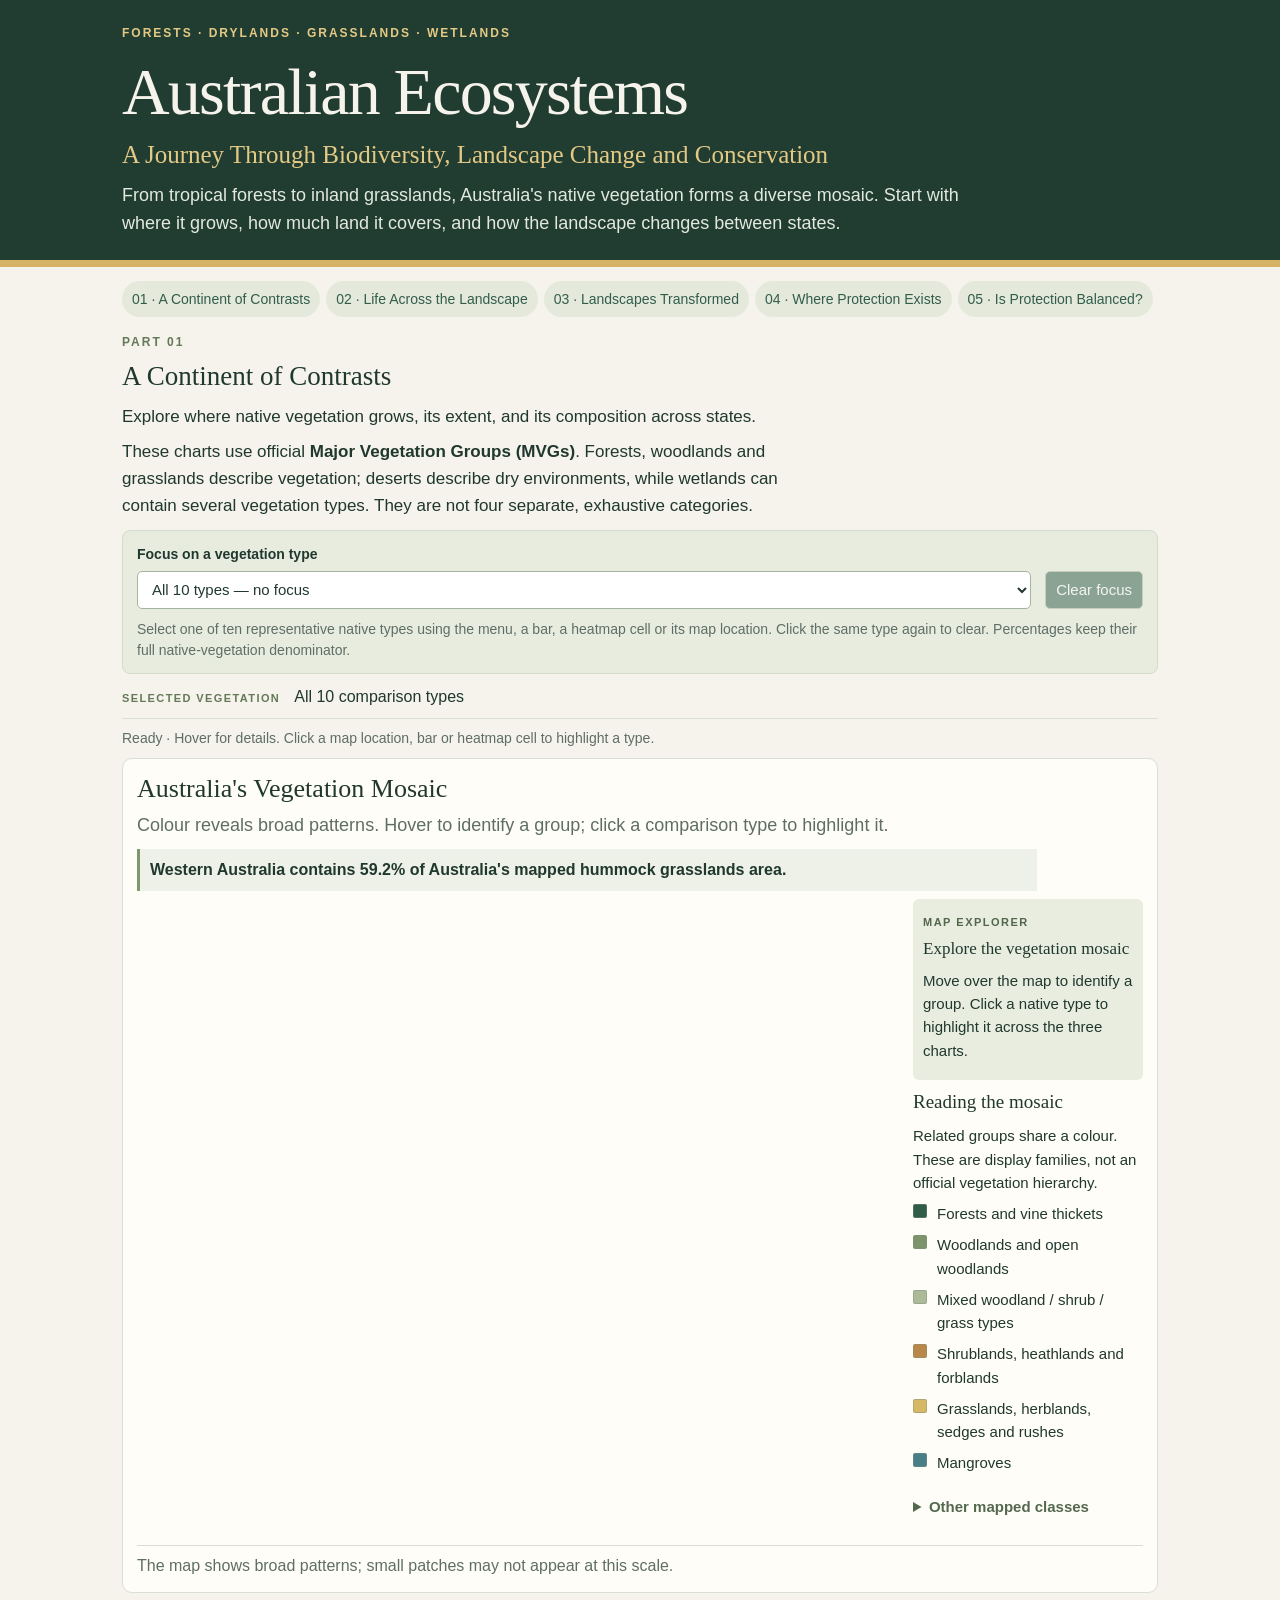
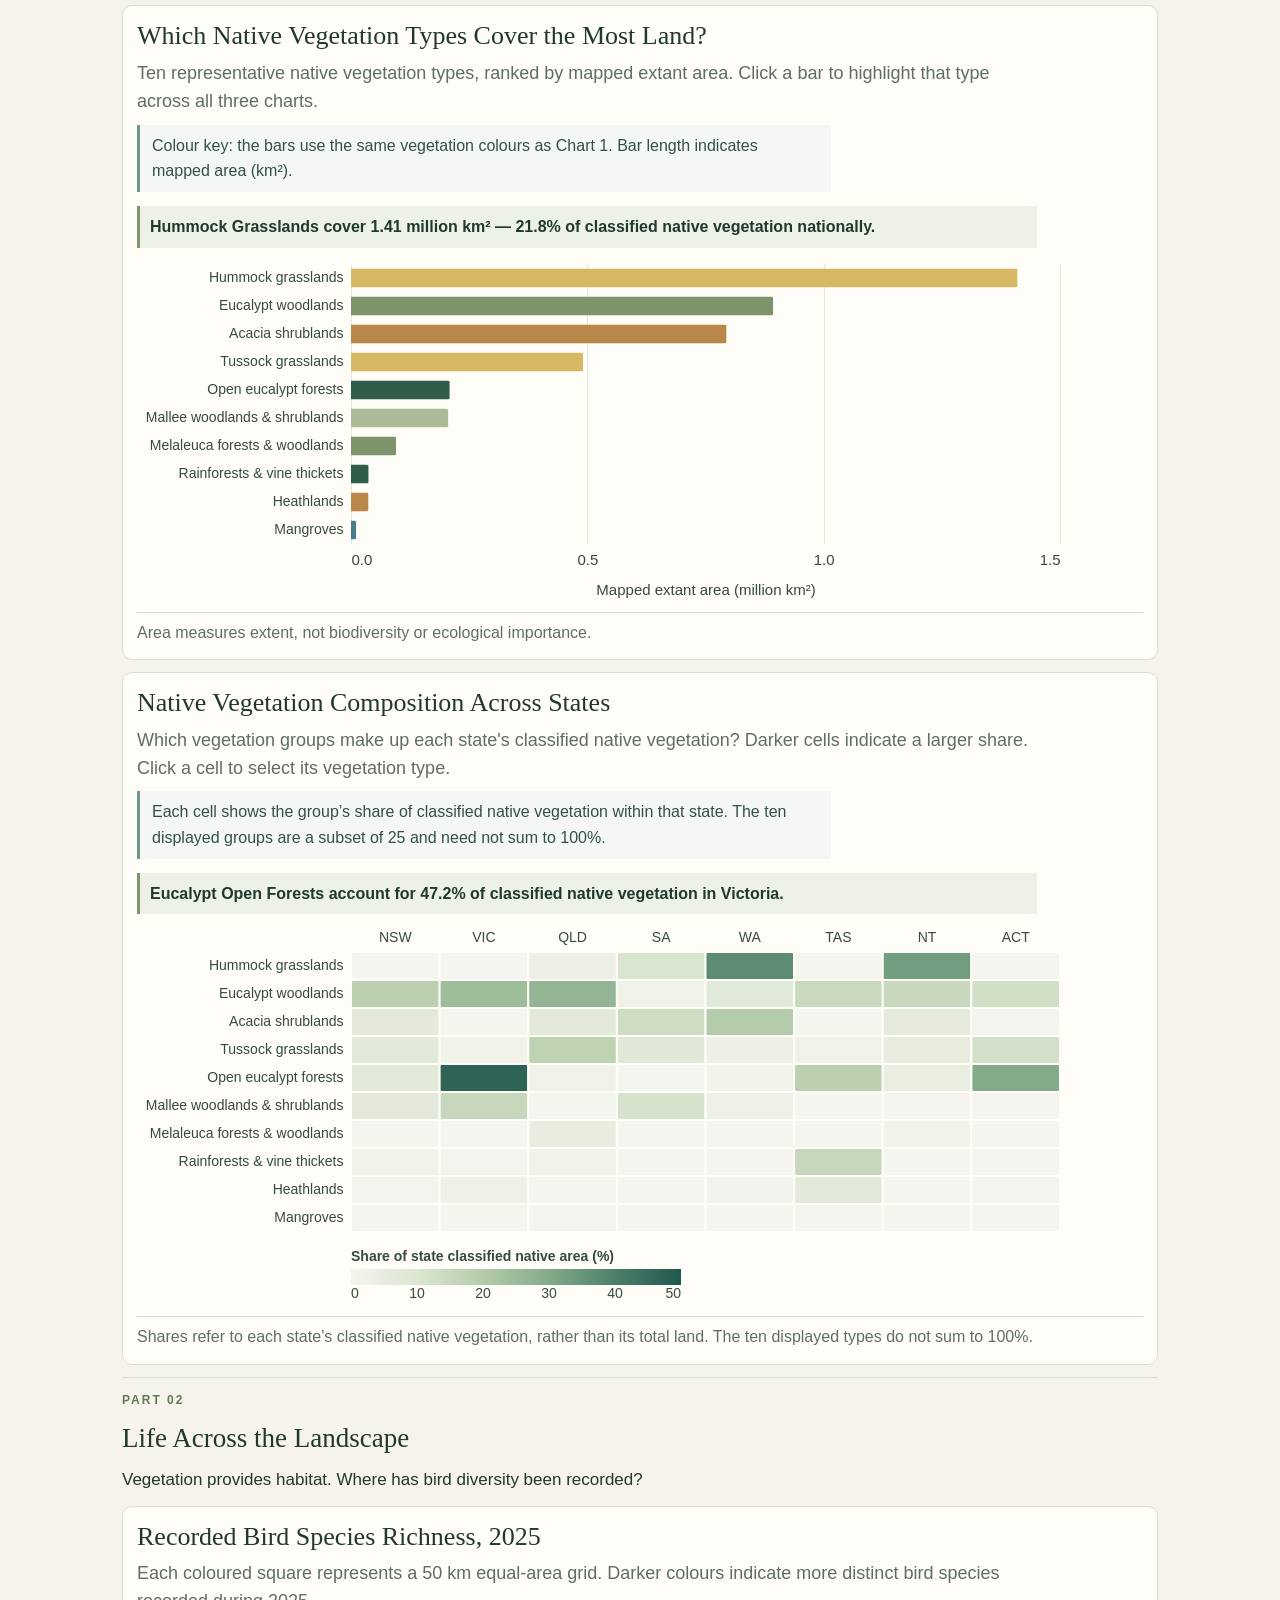
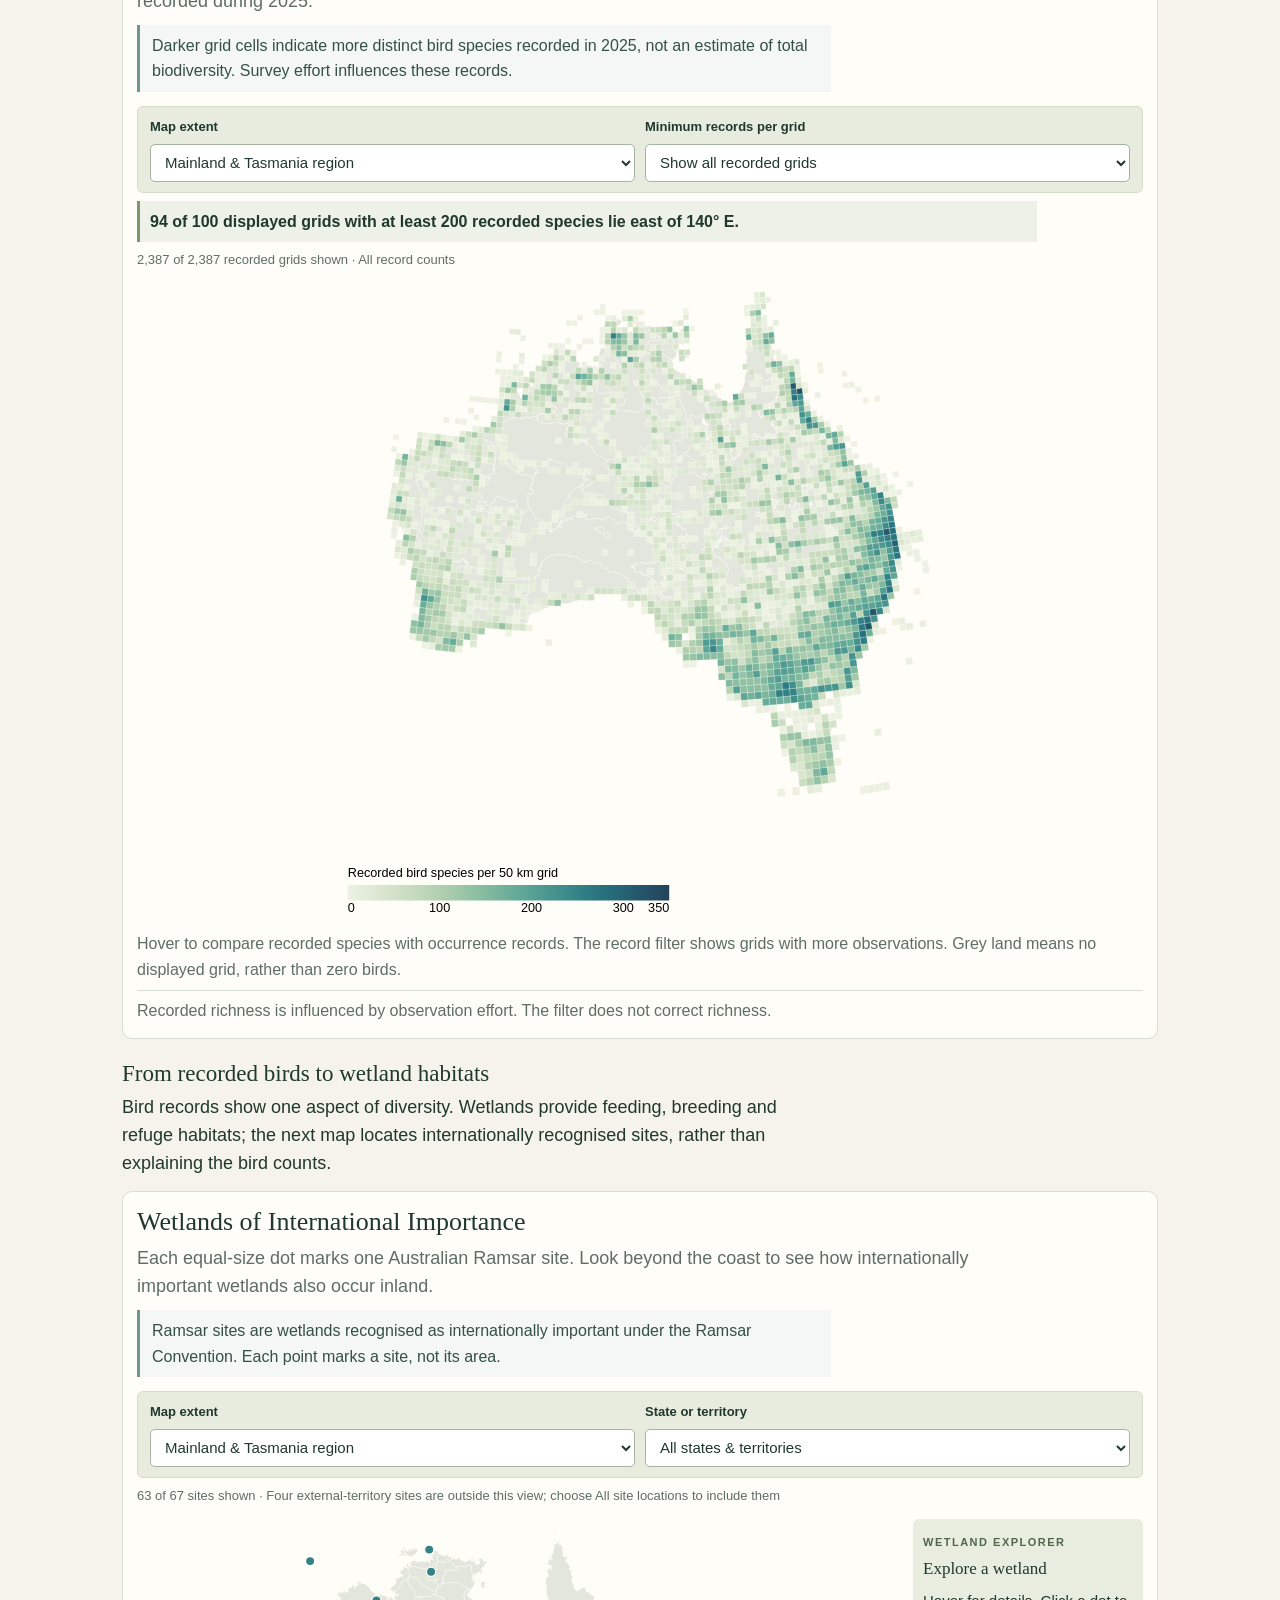
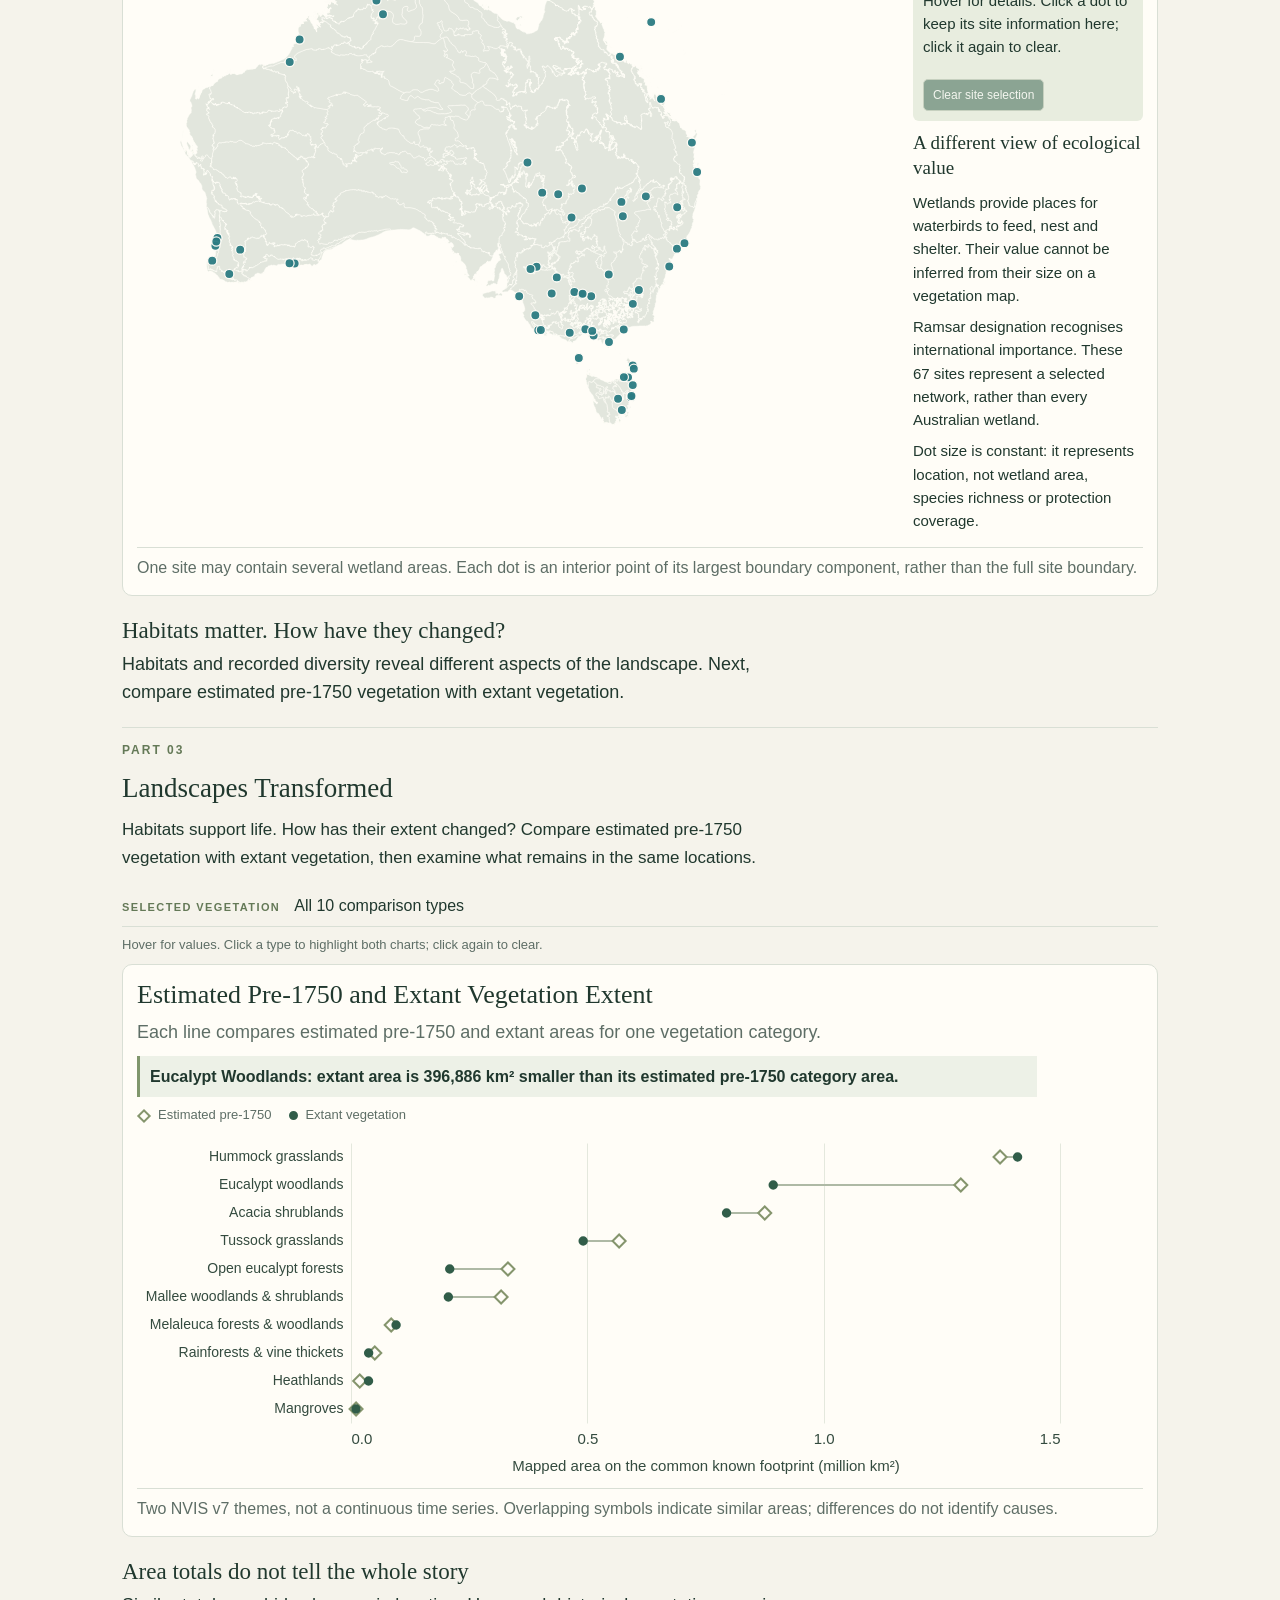
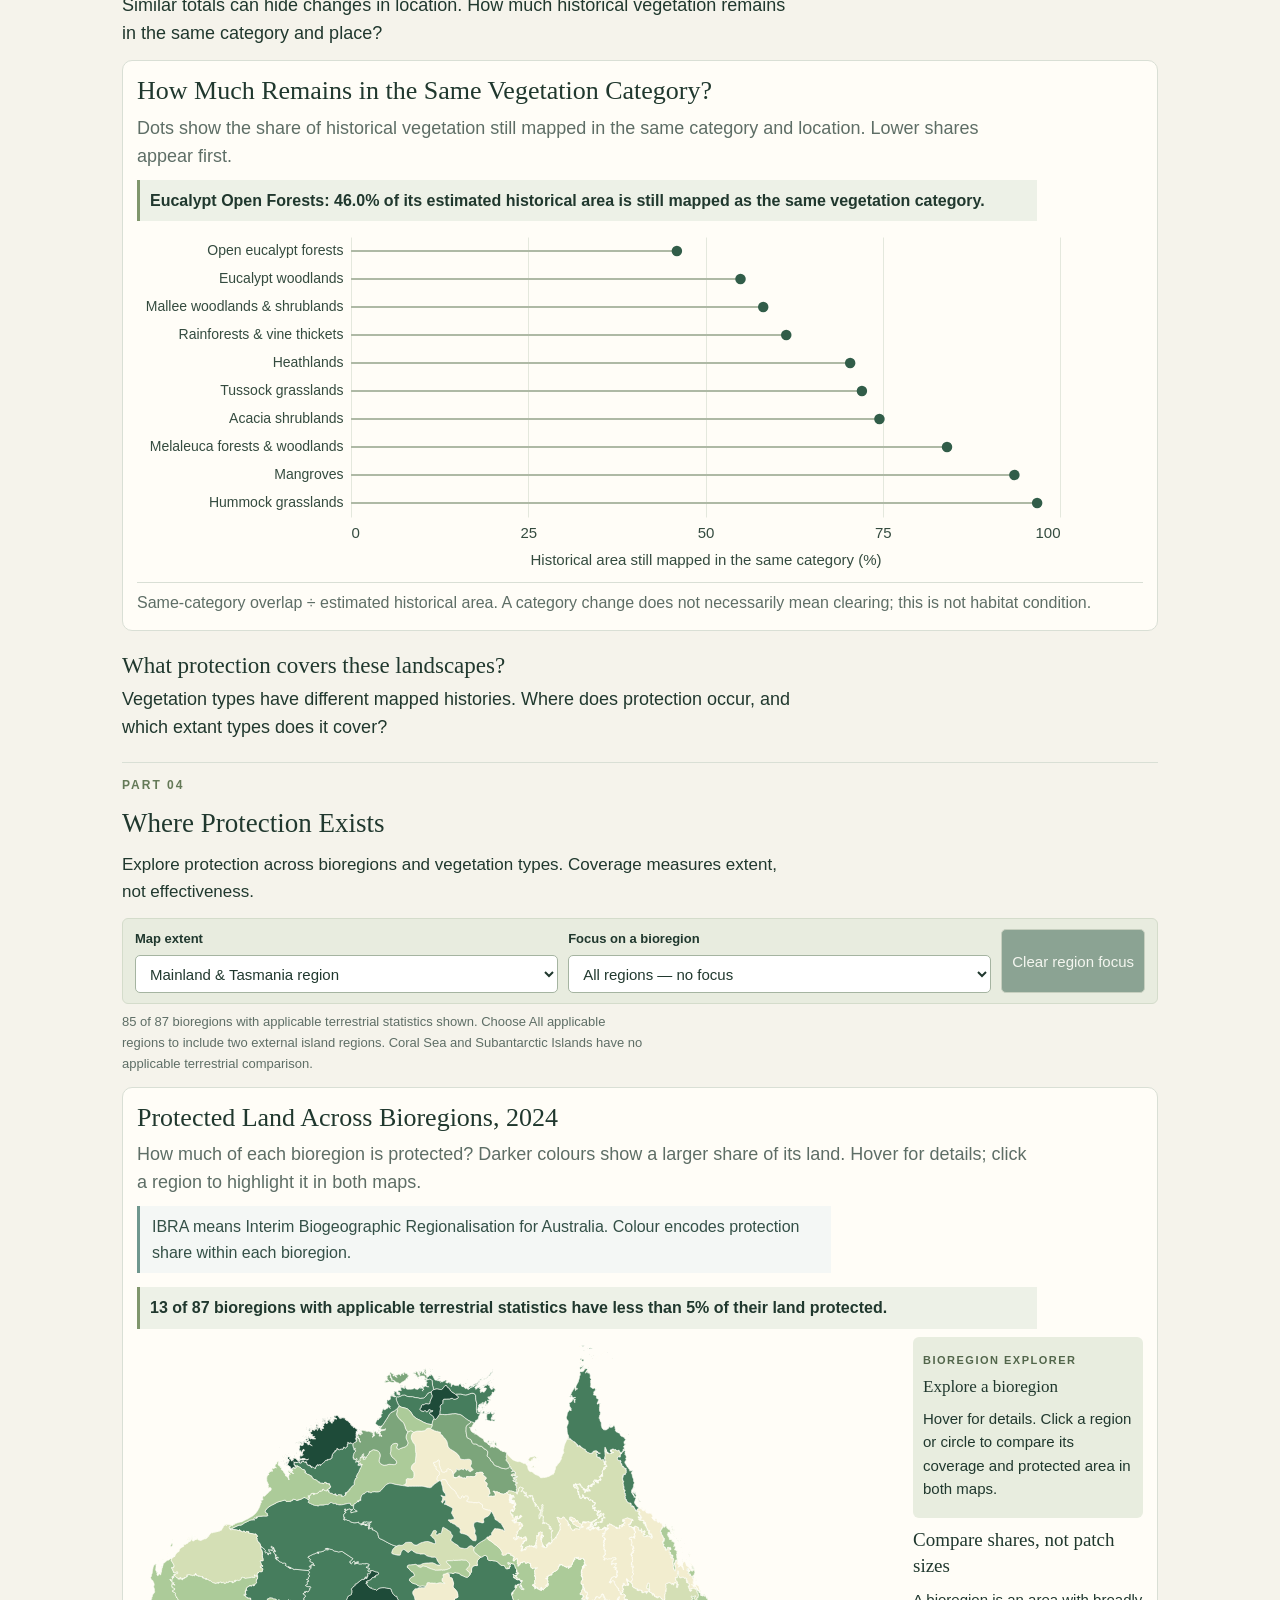
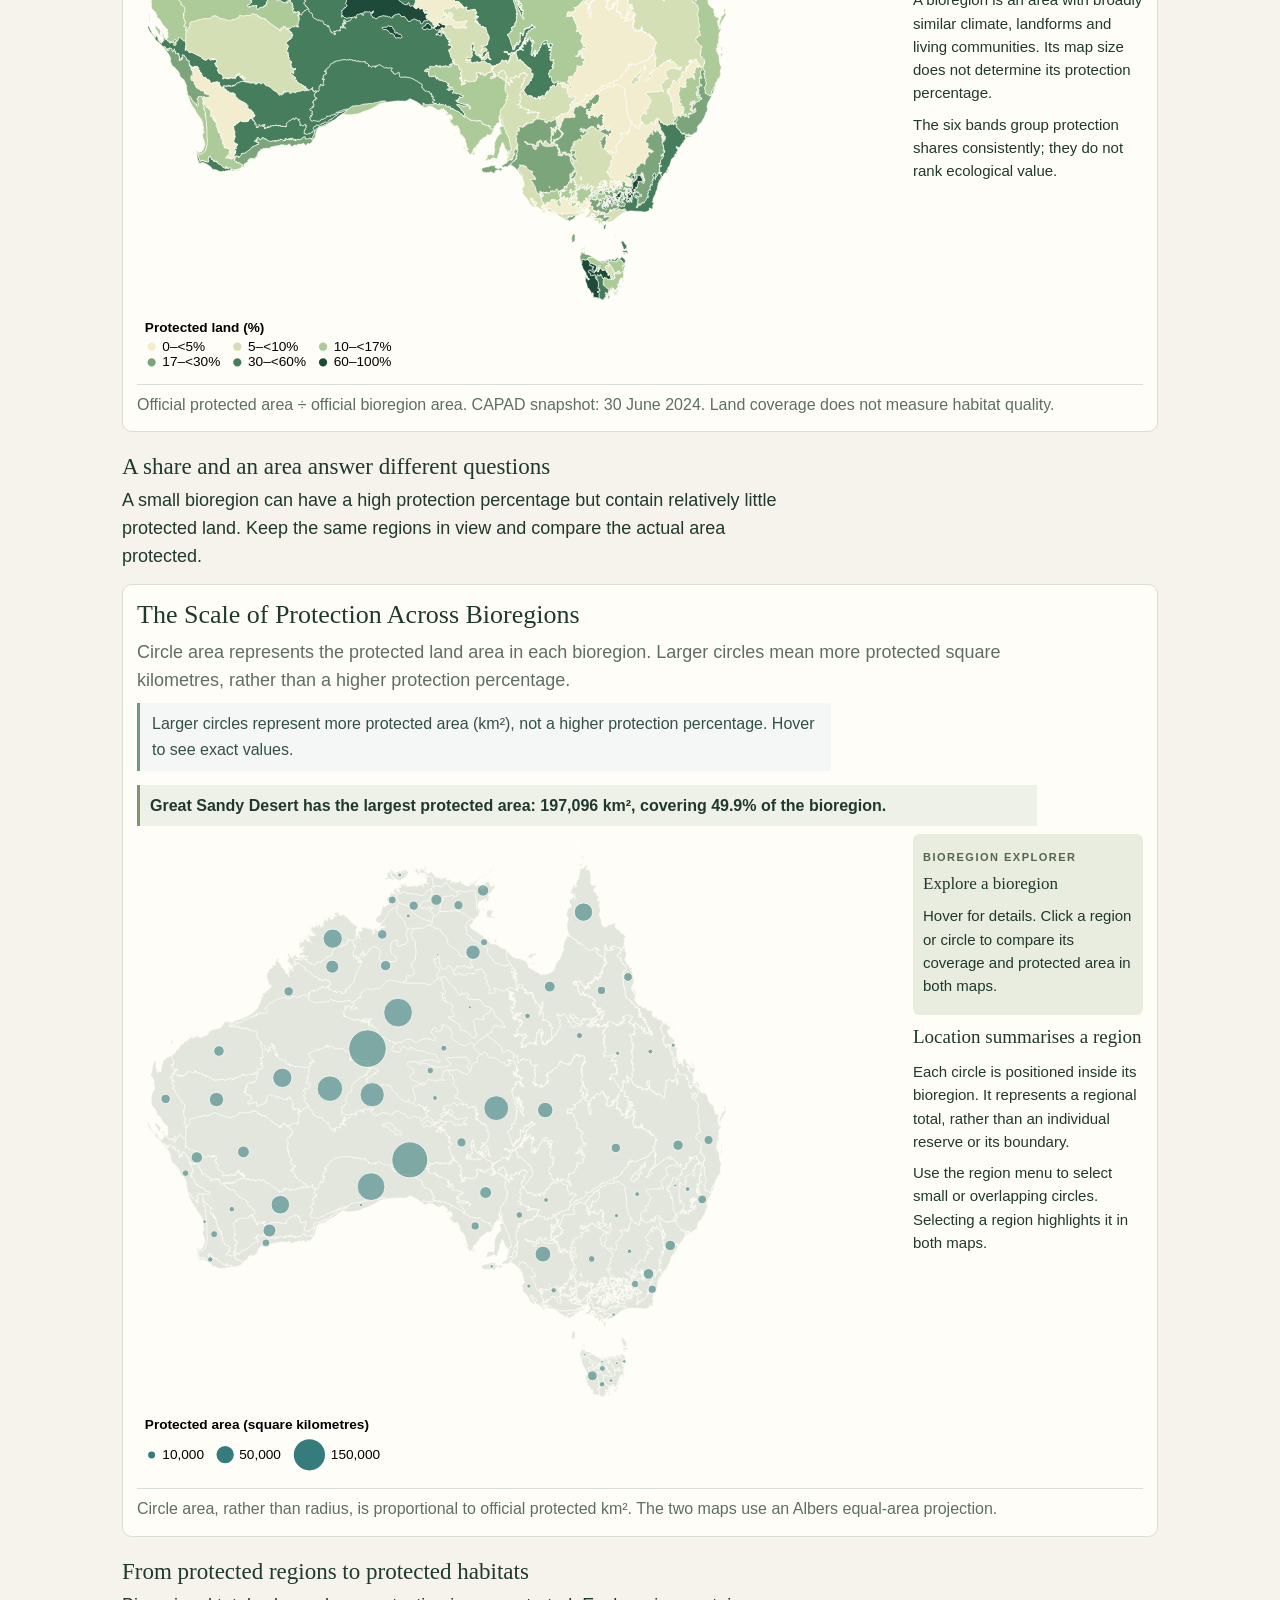
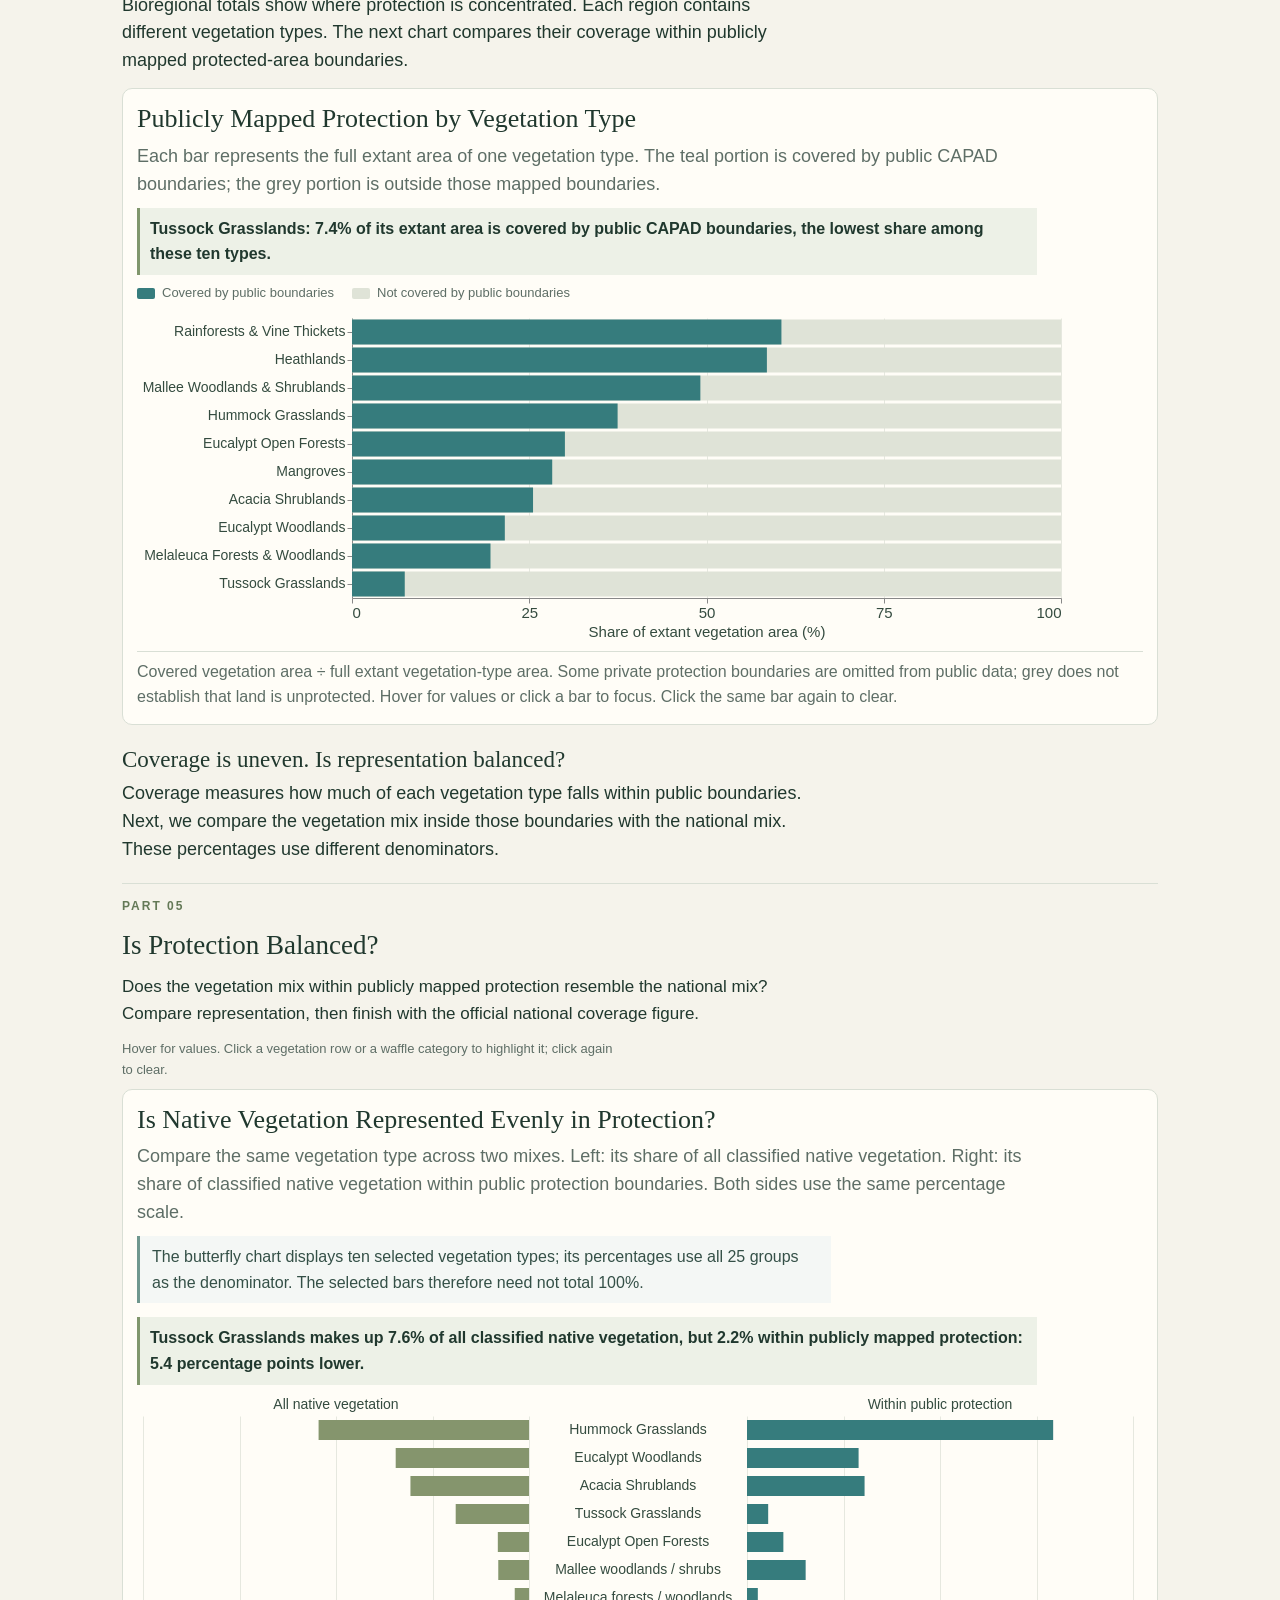
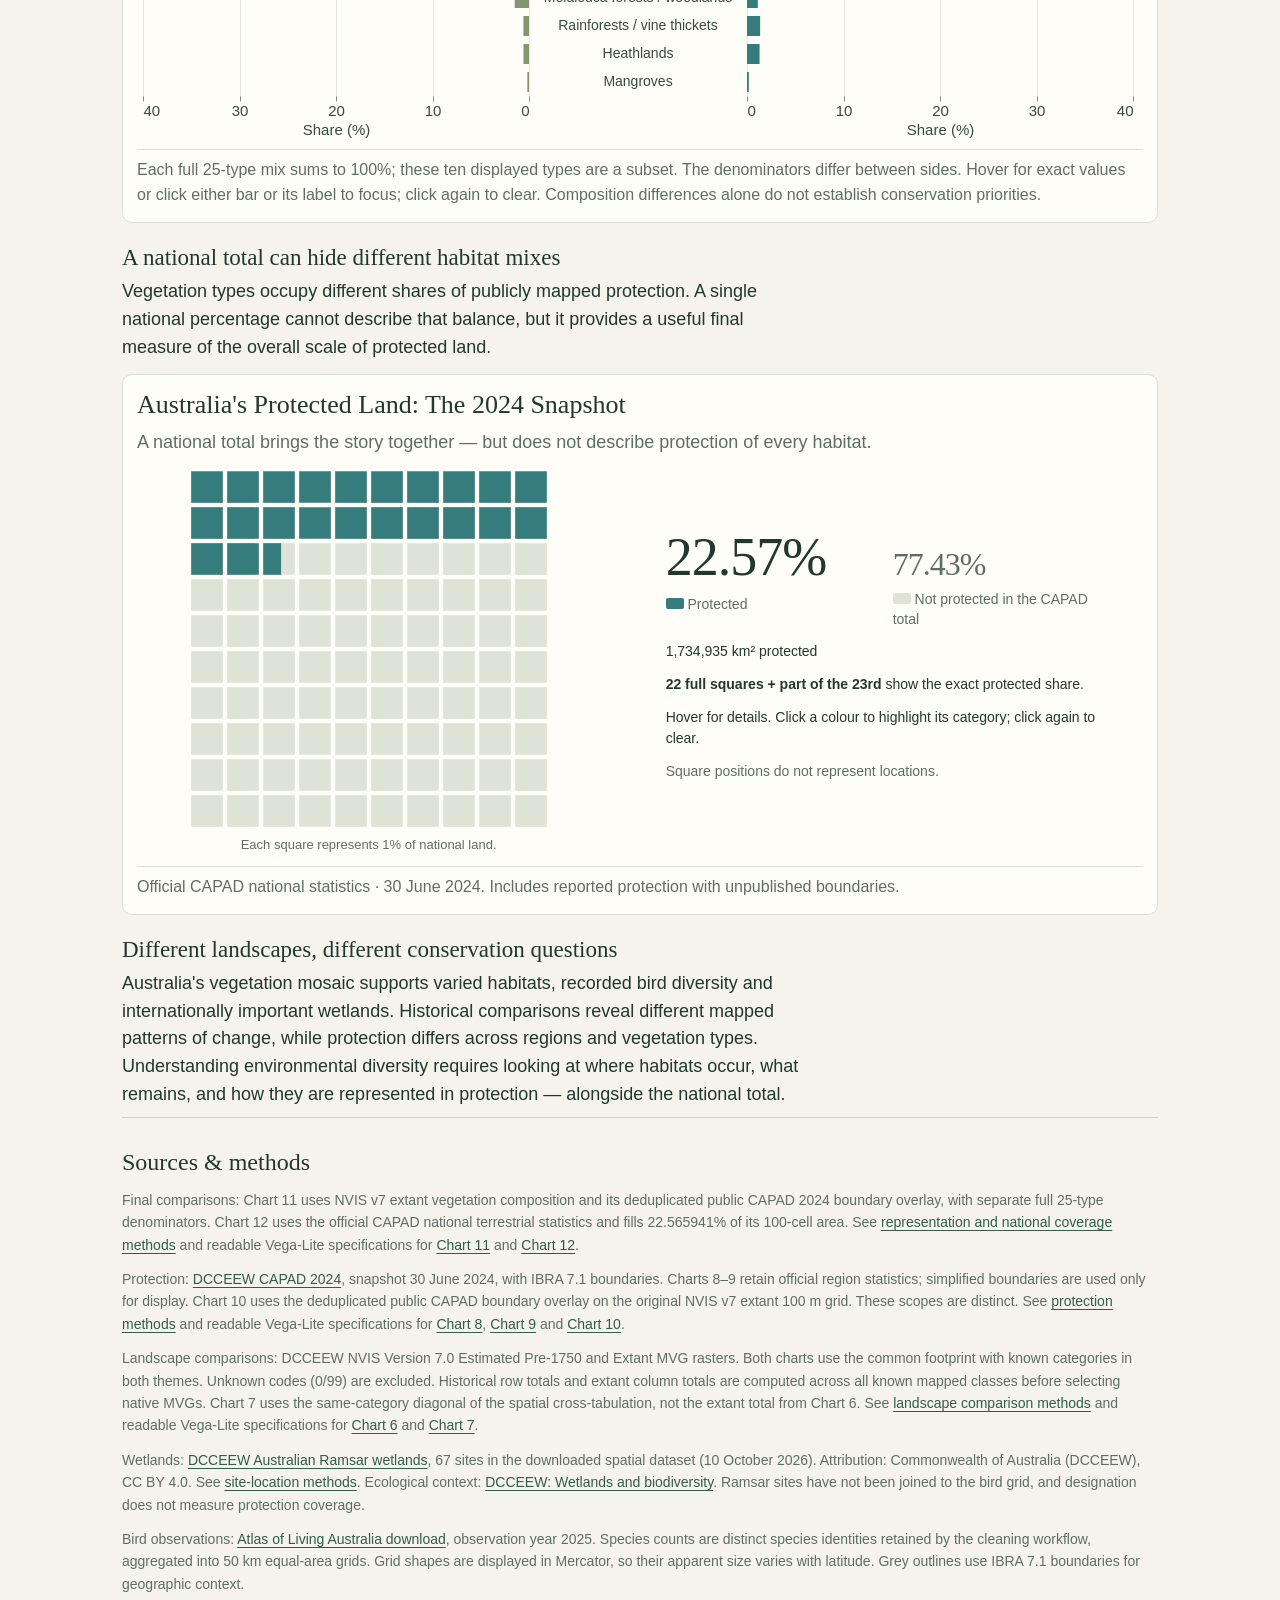
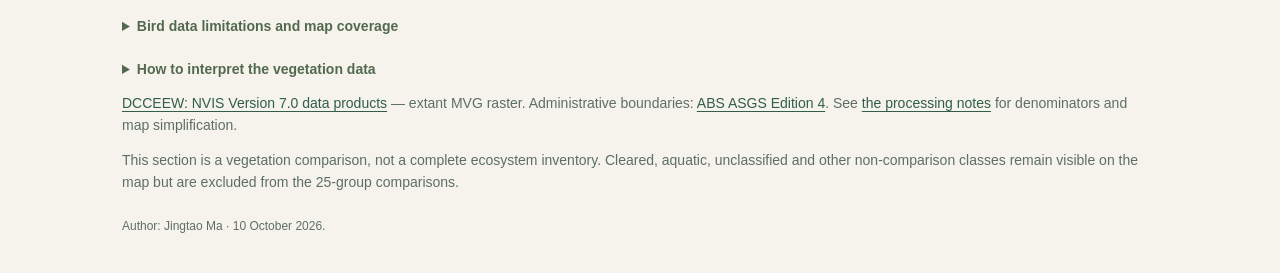
==== commit 5afe1771: "Refine DV2 chart descriptions and text layout" ====
--- a/index.html
+++ b/index.html
@@ -24,18 +24,18 @@
 <div class="story-bridge chapter-close"><h3>Habitats matter. How have they changed?</h3><p>Habitats and recorded diversity reveal different aspects of the landscape. Next, compare estimated pre-1750 vegetation with extant vegetation.</p></div></section>
 <section class="planned-part" id="part-3" aria-labelledby="part-3-title"><div class="eyebrow">PART 03</div><h2 id="part-3-title">Landscapes Transformed</h2><p class="chapter-lead">Habitats support life. How has their extent changed? Compare estimated pre-1750 vegetation with extant vegetation, then examine what remains in the same locations.</p>
 <div class="selection-strip"><span>SELECTED VEGETATION</span><strong id="landscape-selection">All 10 comparison types</strong></div><p id="landscape-status" role="status" aria-live="polite">Loading landscape comparisons…</p>
-<article class="chart-card" id="chart-6"><div class="card-heading"><h2>Estimated Pre-1750 and Extant Vegetation Extent</h2><p>Each line connects a category’s historical estimate and extant area on the same known footprint.</p></div><div class="insight inline"><strong id="extent-insight"></strong></div><div class="period-key" aria-label="Point legend"><span><i class="period-dot historical"></i>Estimated pre-1750</span><span><i class="period-dot extant"></i>Extant vegetation</span></div><div id="extent-chart" class="chart" aria-label="Connected dot plot comparing historical and extant vegetation category area"></div><p class="method">Two NVIS v7 themes, not a continuous time series. Overlapping symbols indicate similar areas; differences do not identify causes.</p></article>
-<div class="story-bridge"><h3>Area totals do not tell the whole story</h3><p>Similar totals can hide different locations. How much historical area is still mapped as the same vegetation category?</p></div>
-<article class="chart-card" id="chart-7"><div class="card-heading"><h2>How Much Remains in the Same Vegetation Category?</h2><p>Dots show the historical area still mapped as the same category in the same locations. Lower shares appear first.</p></div><div class="insight inline"><strong id="remaining-insight"></strong></div><div id="remaining-chart" class="chart" aria-label="Lollipop chart showing historical area still mapped in the same vegetation category"></div><p class="method">Same-category overlap ÷ estimated historical area. A category change does not necessarily mean clearing; this is not habitat condition.</p></article>
+<article class="chart-card" id="chart-6"><div class="card-heading"><h2>Estimated Pre-1750 and Extant Vegetation Extent</h2><p>Each line compares estimated pre-1750 and extant areas for one vegetation category.</p></div><div class="insight inline"><strong id="extent-insight"></strong></div><div class="period-key" aria-label="Point legend"><span><i class="period-dot historical"></i>Estimated pre-1750</span><span><i class="period-dot extant"></i>Extant vegetation</span></div><div id="extent-chart" class="chart" aria-label="Connected dot plot comparing historical and extant vegetation category area"></div><p class="method">Two NVIS v7 themes, not a continuous time series. Overlapping symbols indicate similar areas; differences do not identify causes.</p></article>
+<div class="story-bridge"><h3>Area totals do not tell the whole story</h3><p>Similar totals can hide changes in location. How much historical vegetation remains in the same category and place?</p></div>
+<article class="chart-card" id="chart-7"><div class="card-heading"><h2>How Much Remains in the Same Vegetation Category?</h2><p>Dots show the share of historical vegetation still mapped in the same category and location. Lower shares appear first.</p></div><div class="insight inline"><strong id="remaining-insight"></strong></div><div id="remaining-chart" class="chart" aria-label="Lollipop chart showing historical area still mapped in the same vegetation category"></div><p class="method">Same-category overlap ÷ estimated historical area. A category change does not necessarily mean clearing; this is not habitat condition.</p></article>
 <div class="story-bridge chapter-close"><h3>What protection covers these landscapes?</h3><p>Vegetation types have different mapped histories. Where does protection occur, and which extant types does it cover?</p></div></section>
 <section class="planned-part" id="part-4" aria-labelledby="part-4-title"><div class="eyebrow">PART 04</div><h2 id="part-4-title">Where Protection Exists</h2><p class="chapter-lead">Explore protection across bioregions and vegetation types. Coverage measures extent, not effectiveness.</p>
 <div class="bird-controls"><div><label for="protection-view">Map extent</label><select id="protection-view"><option value="regional">Mainland &amp; Tasmania region</option><option value="all">All applicable regions</option></select></div><div><label for="protection-region">Focus on a bioregion</label><select id="protection-region"><option value="">All regions — no focus</option></select></div><button id="protection-clear" type="button">Clear region focus</button></div><p id="protection-status" role="status" aria-live="polite">Loading protection data…</p>
 <article class="chart-card" id="chart-8"><div class="card-heading"><h2>Protected Land Across Bioregions, 2024</h2><p>How much of each bioregion is protected? Darker colours show a larger share of its land. Hover for details; click a region to highlight it in both maps.</p></div><p class="reading-note">IBRA means Interim Biogeographic Regionalisation for Australia. Colour encodes protection share within each bioregion.</p><div class="insight inline"><strong id="protection-insight"></strong></div><div class="map-layout"><div id="protection-map" class="chart" aria-label="Choropleth of official bioregional protection percentage"></div><aside><div class="map-inspector"><span class="inspector-label">BIOREGION EXPLORER</span><h3 id="protection-name-8">Explore a bioregion</h3><p id="protection-detail-8"></p></div><h3>Compare shares, not patch sizes</h3><p>A bioregion is an area with broadly similar climate, landforms and living communities. Its map size does not determine its protection percentage.</p><p>The six bands group protection shares consistently; they do not rank ecological value.</p></aside></div><p class="method">Official protected area ÷ official bioregion area. CAPAD snapshot: 30 June 2024. Land coverage does not measure habitat quality.</p></article>
 <div class="story-bridge"><h3>A share and an area answer different questions</h3><p>A small bioregion can have a high protection percentage but contain relatively little protected land. Keep the same regions in view and compare the actual area protected.</p></div>
 <article class="chart-card" id="chart-9"><div class="card-heading"><h2>The Scale of Protection Across Bioregions</h2><p>Circle area represents the protected land area in each bioregion. Larger circles mean more protected square kilometres, rather than a higher protection percentage.</p></div><p class="reading-note">Larger circles represent more protected area (km²), not a higher protection percentage. Hover to see exact values.</p><div class="insight inline"><strong id="protection-area-insight"></strong></div><div class="map-layout"><div id="protection-symbols" class="chart" aria-label="Proportional symbol map of protected area by bioregion"></div><aside><div class="map-inspector"><span class="inspector-label">BIOREGION EXPLORER</span><h3 id="protection-name-9">Explore a bioregion</h3><p id="protection-detail-9"></p></div><h3>Location summarises a region</h3><p>Each circle is positioned inside its bioregion. It represents a regional total, rather than an individual reserve or its boundary.</p><p>Use the region menu to select small or overlapping circles. Selecting a region highlights it in both maps.</p></aside></div><p class="method">Circle area, rather than radius, is proportional to official protected km². The two maps use an Albers equal-area projection.</p></article>
-<div class="story-bridge"><h3>From protected regions to protected habitats</h3><p>Bioregional totals show where protection is concentrated, but a region can contain several vegetation types. Overlaying extant vegetation with publicly available protected-area boundaries reveals how coverage differs between those types.</p></div>
-<article class="chart-card" id="chart-10"><div class="card-heading"><h2>Publicly Mapped Protection by Vegetation Type</h2><p>Each bar represents the full extant area of one vegetation type. The green portion is covered by public CAPAD boundaries; the grey portion is not covered by those boundaries.</p></div><div class="insight inline"><strong id="vegetation-protection-insight"></strong></div><div class="period-key"><span><i class="coverage-key covered"></i>Covered by public boundaries</span><span><i class="coverage-key"></i>Not covered by public boundaries</span></div><div id="vegetation-protection" class="chart" aria-label="Stacked bars comparing publicly mapped protection coverage by vegetation type"></div><p class="method">Covered vegetation area ÷ full extant vegetation-type area. Some private protection boundaries are omitted from public data; grey does not establish that land is unprotected. Hover for values or click a bar to focus. Click the same bar again to clear.</p></article>
-<div class="story-bridge chapter-close"><h3>Coverage is uneven. Is representation balanced?</h3><p>A coverage percentage describes protection within one vegetation type. The final chapter changes the denominator: does the mix of vegetation inside publicly mapped protection resemble the mix across Australia's classified native vegetation?</p></div></section>
+<div class="story-bridge"><h3>From protected regions to protected habitats</h3><p>Bioregional totals show where protection is concentrated. Each region contains different vegetation types. The next chart compares their coverage within publicly mapped protected-area boundaries.</p></div>
+<article class="chart-card" id="chart-10"><div class="card-heading"><h2>Publicly Mapped Protection by Vegetation Type</h2><p>Each bar represents the full extant area of one vegetation type. The teal portion is covered by public CAPAD boundaries; the grey portion is outside those mapped boundaries.</p></div><div class="insight inline"><strong id="vegetation-protection-insight"></strong></div><div class="period-key"><span><i class="coverage-key covered"></i>Covered by public boundaries</span><span><i class="coverage-key"></i>Not covered by public boundaries</span></div><div id="vegetation-protection" class="chart" aria-label="Stacked bars comparing publicly mapped protection coverage by vegetation type"></div><p class="method">Covered vegetation area ÷ full extant vegetation-type area. Some private protection boundaries are omitted from public data; grey does not establish that land is unprotected. Hover for values or click a bar to focus. Click the same bar again to clear.</p></article>
+<div class="story-bridge chapter-close"><h3>Coverage is uneven. Is representation balanced?</h3><p>Coverage measures how much of each vegetation type falls within public boundaries. Next, we compare the vegetation mix inside those boundaries with the national mix. These percentages use different denominators.</p></div></section>
 <section class="planned-part" id="part-5" aria-labelledby="part-5-title"><div class="eyebrow">PART 05</div><h2 id="part-5-title">Is Protection Balanced?</h2><p class="chapter-lead">Does the vegetation mix within publicly mapped protection resemble the national mix? Compare representation, then finish with the official national coverage figure.</p><p id="balance-status" role="status" aria-live="polite">Loading final comparisons…</p>
 <article class="chart-card" id="chart-11"><div class="card-heading"><h2>Is Native Vegetation Represented Evenly in Protection?</h2><p>Compare the same vegetation type across two mixes. Left: its share of all classified native vegetation. Right: its share of classified native vegetation within public protection boundaries. Both sides use the same percentage scale.</p></div><p class="reading-note">The butterfly chart displays ten selected vegetation types; its percentages use all 25 groups as the denominator. The selected bars therefore need not total 100%.</p><div class="insight inline"><strong id="representation-insight"></strong></div><div id="representation-chart" class="chart" aria-label="Butterfly chart comparing vegetation composition nationally and within publicly mapped protection"></div><p class="method">Each full 25-type mix sums to 100%; these ten displayed types are a subset. The denominators differ between sides. Hover for exact values or click either bar or its label to focus; click again to clear. Composition differences alone do not establish conservation priorities.</p></article>
 <div class="story-bridge"><h3>A national total can hide different habitat mixes</h3><p>Vegetation types occupy different shares of publicly mapped protection. A single national percentage cannot describe that balance, but it provides a useful final measure of the overall scale of protected land.</p></div>
--- a/styles.css
+++ b/styles.css
@@ -254,3 +254,6 @@
 
 /* Round 3: public protection teal, distinct from vegetation-family green. */
 .coverage-key.covered{background:#367c7d}
+
+/* DV2: readable bridge-text line length; charts retain full width */
+.story-bridge p{max-width:68ch}
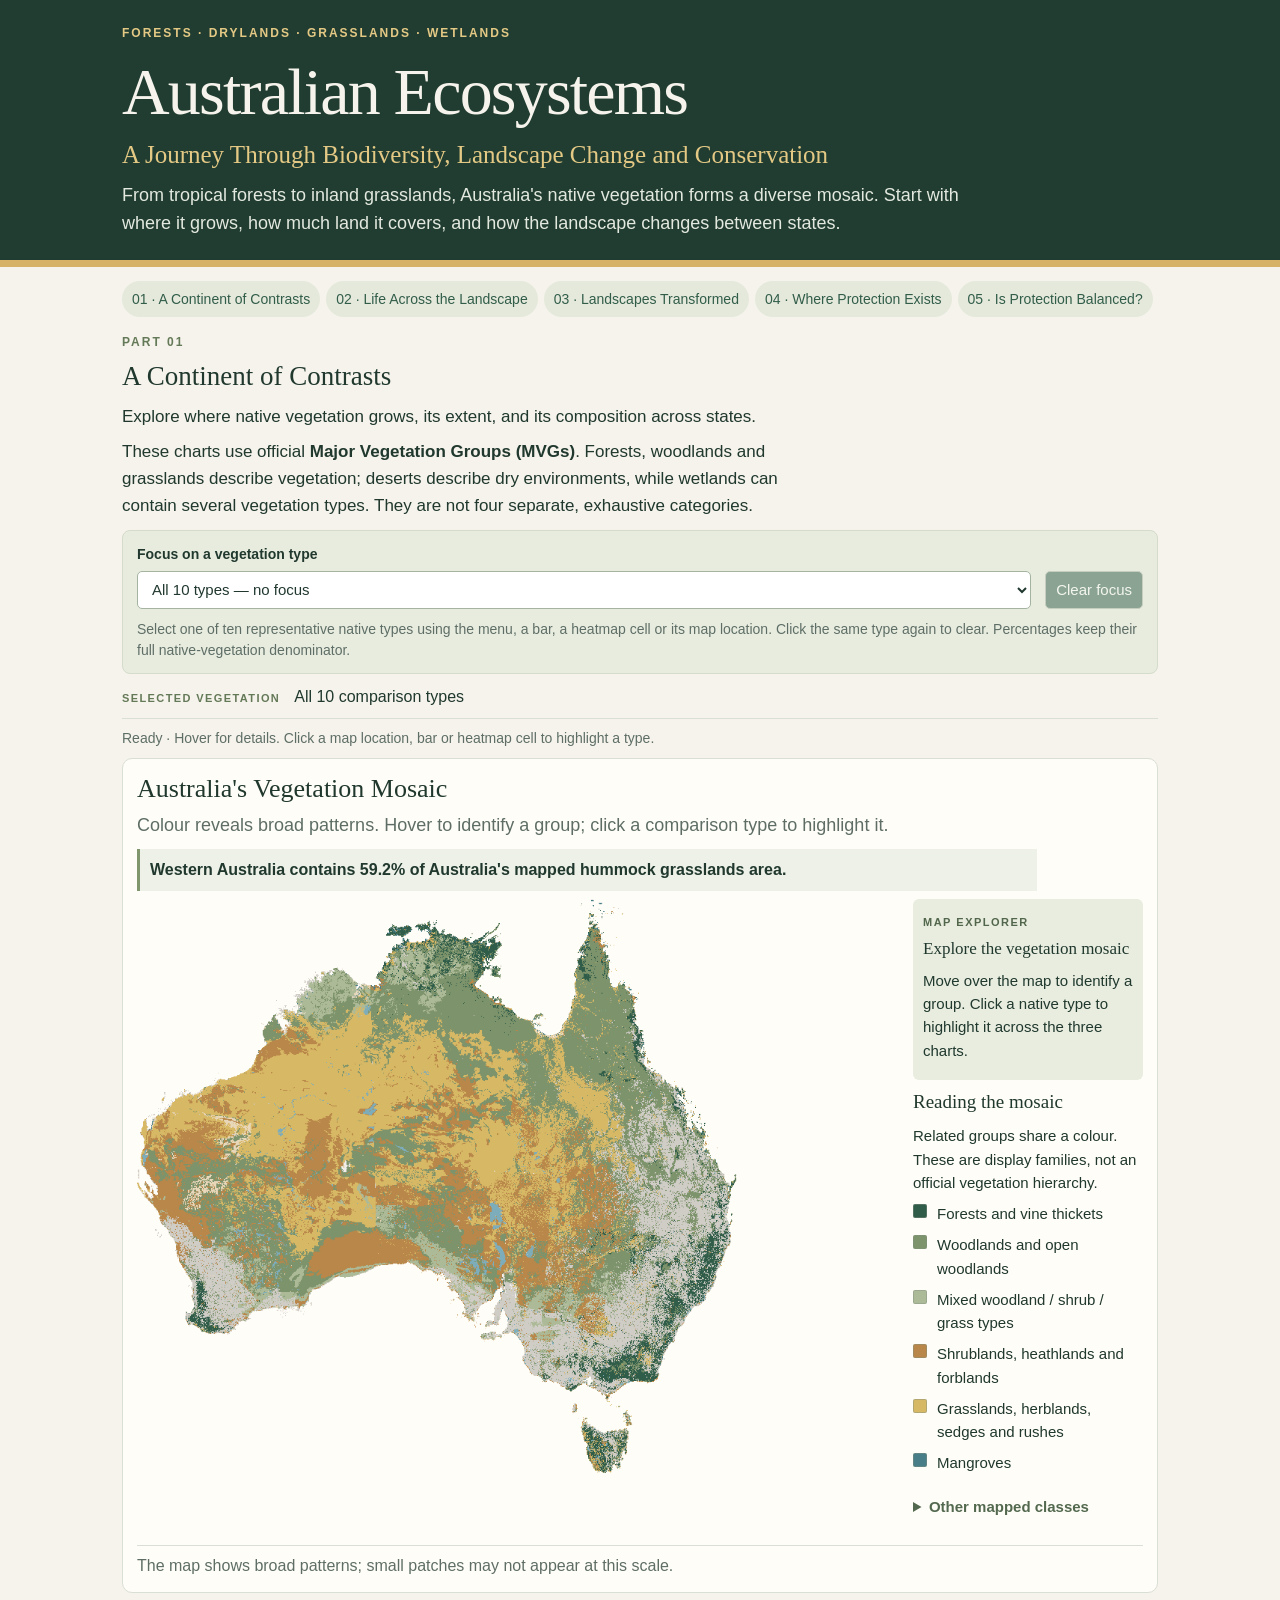
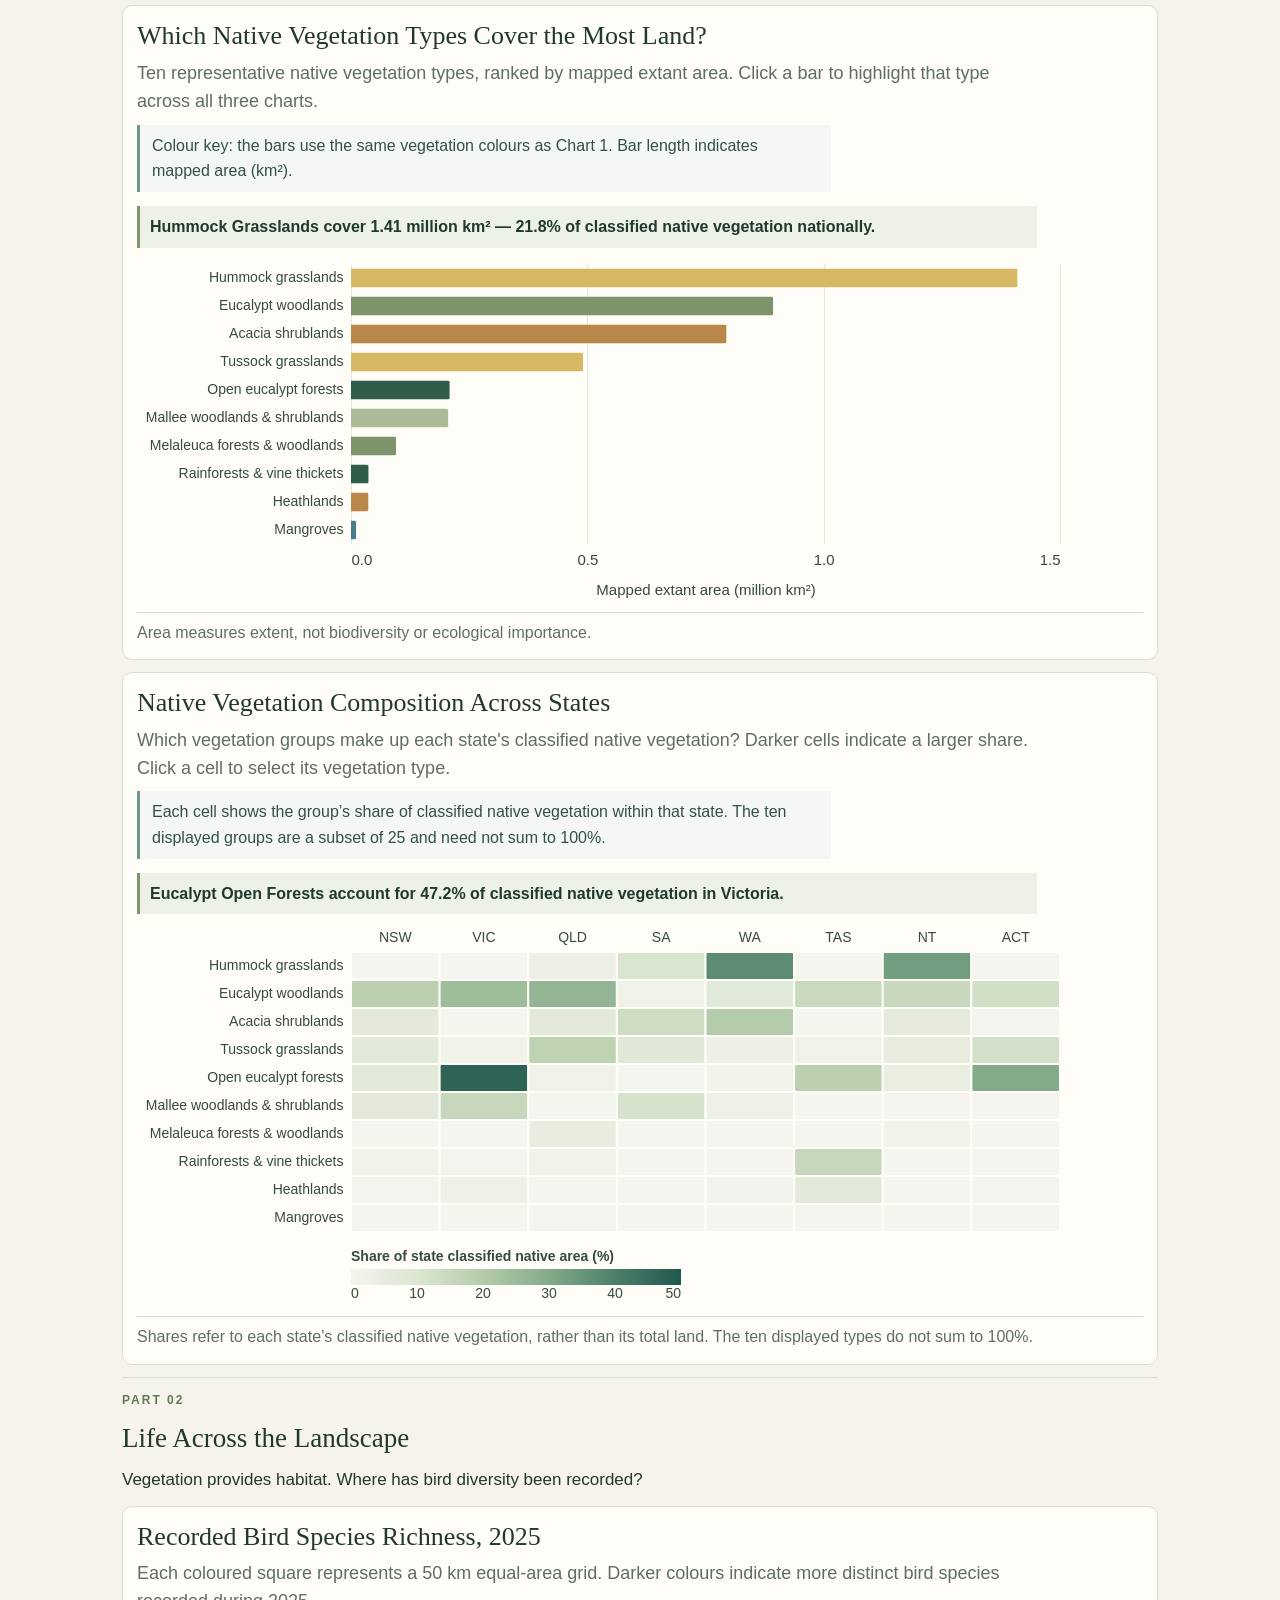
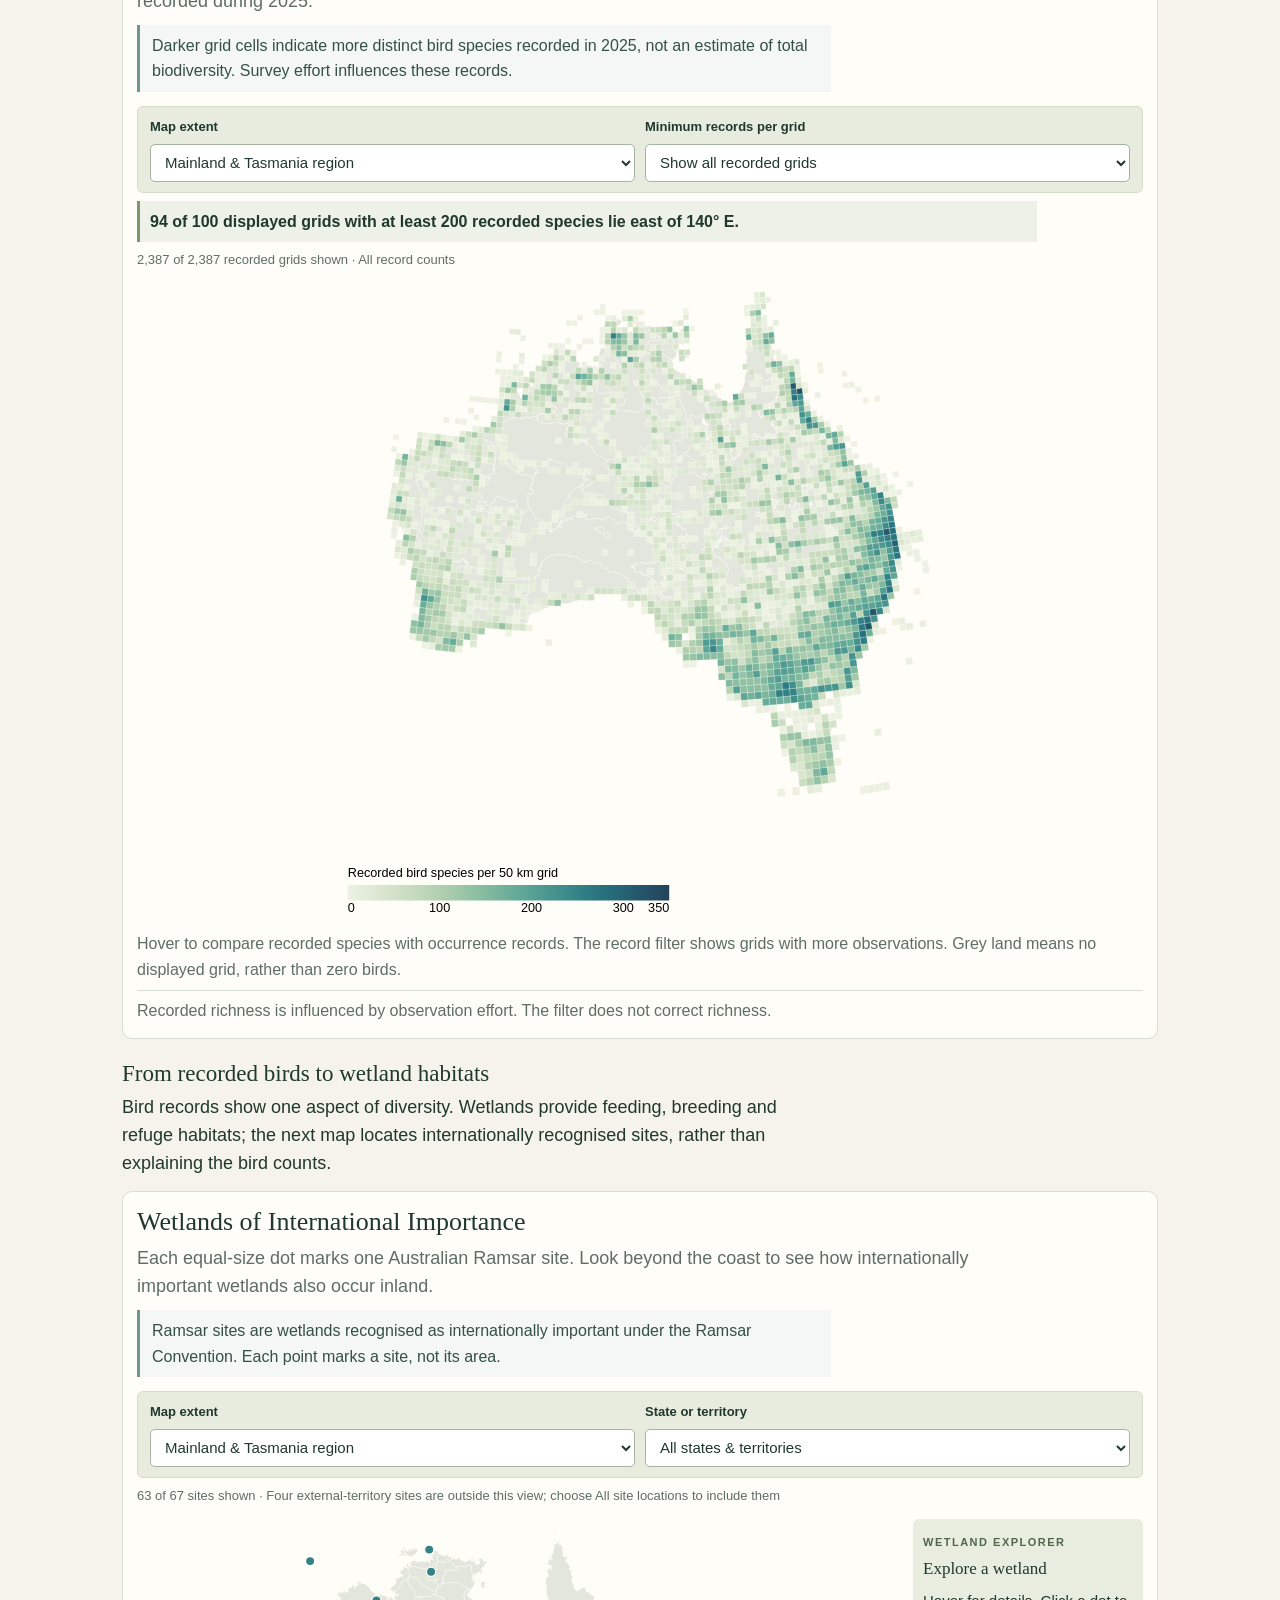
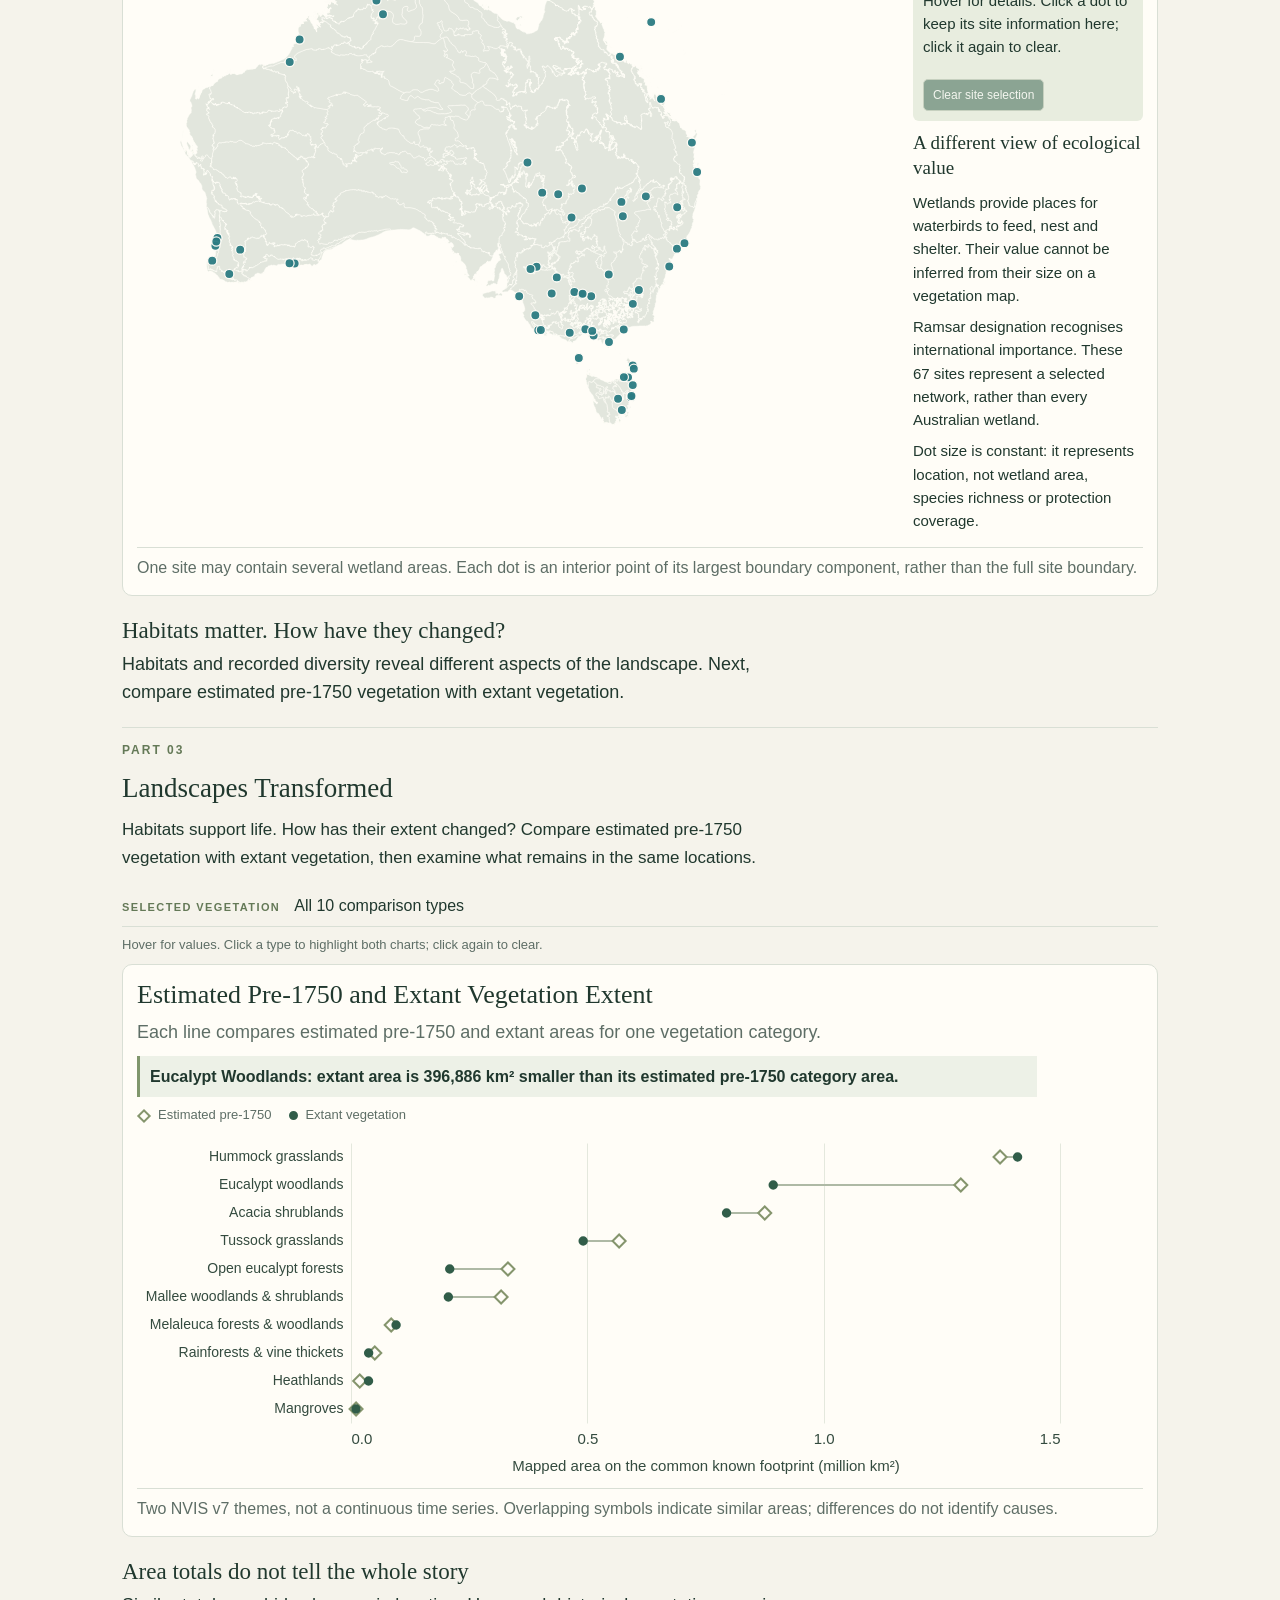
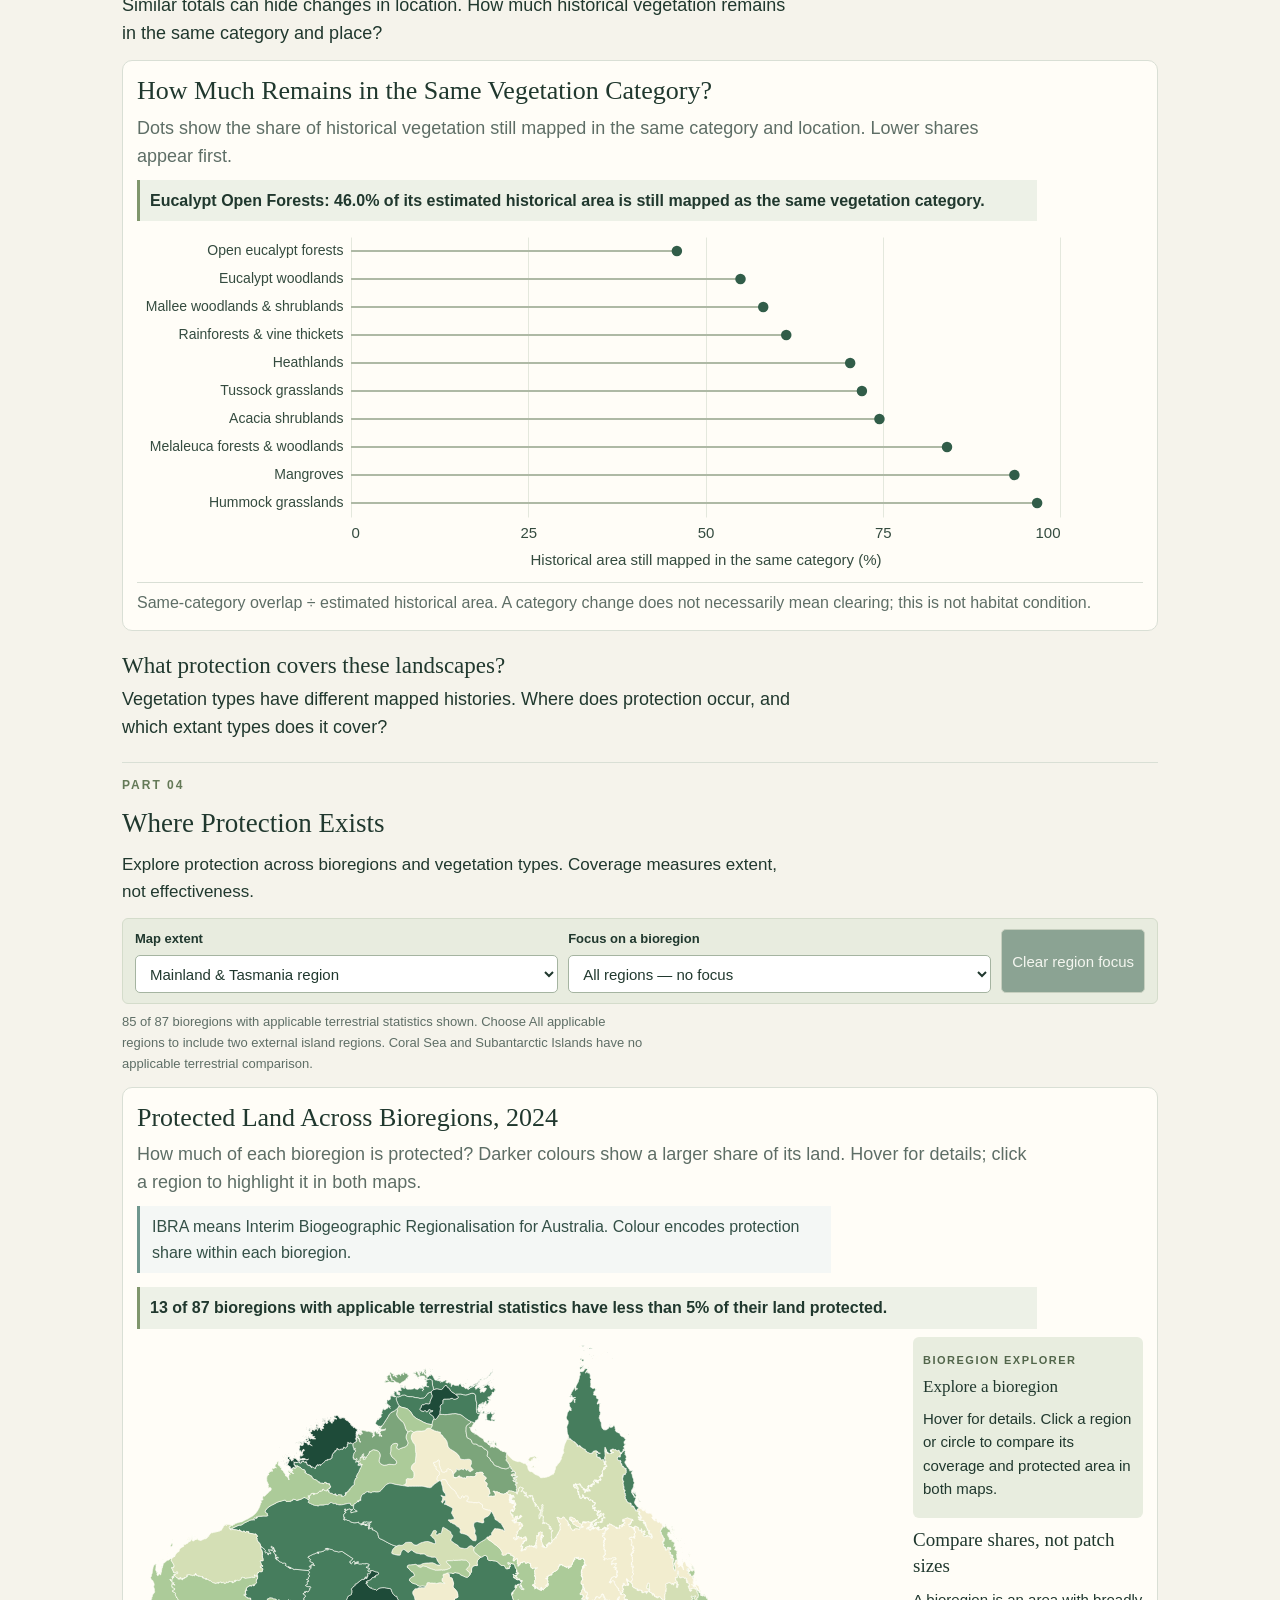
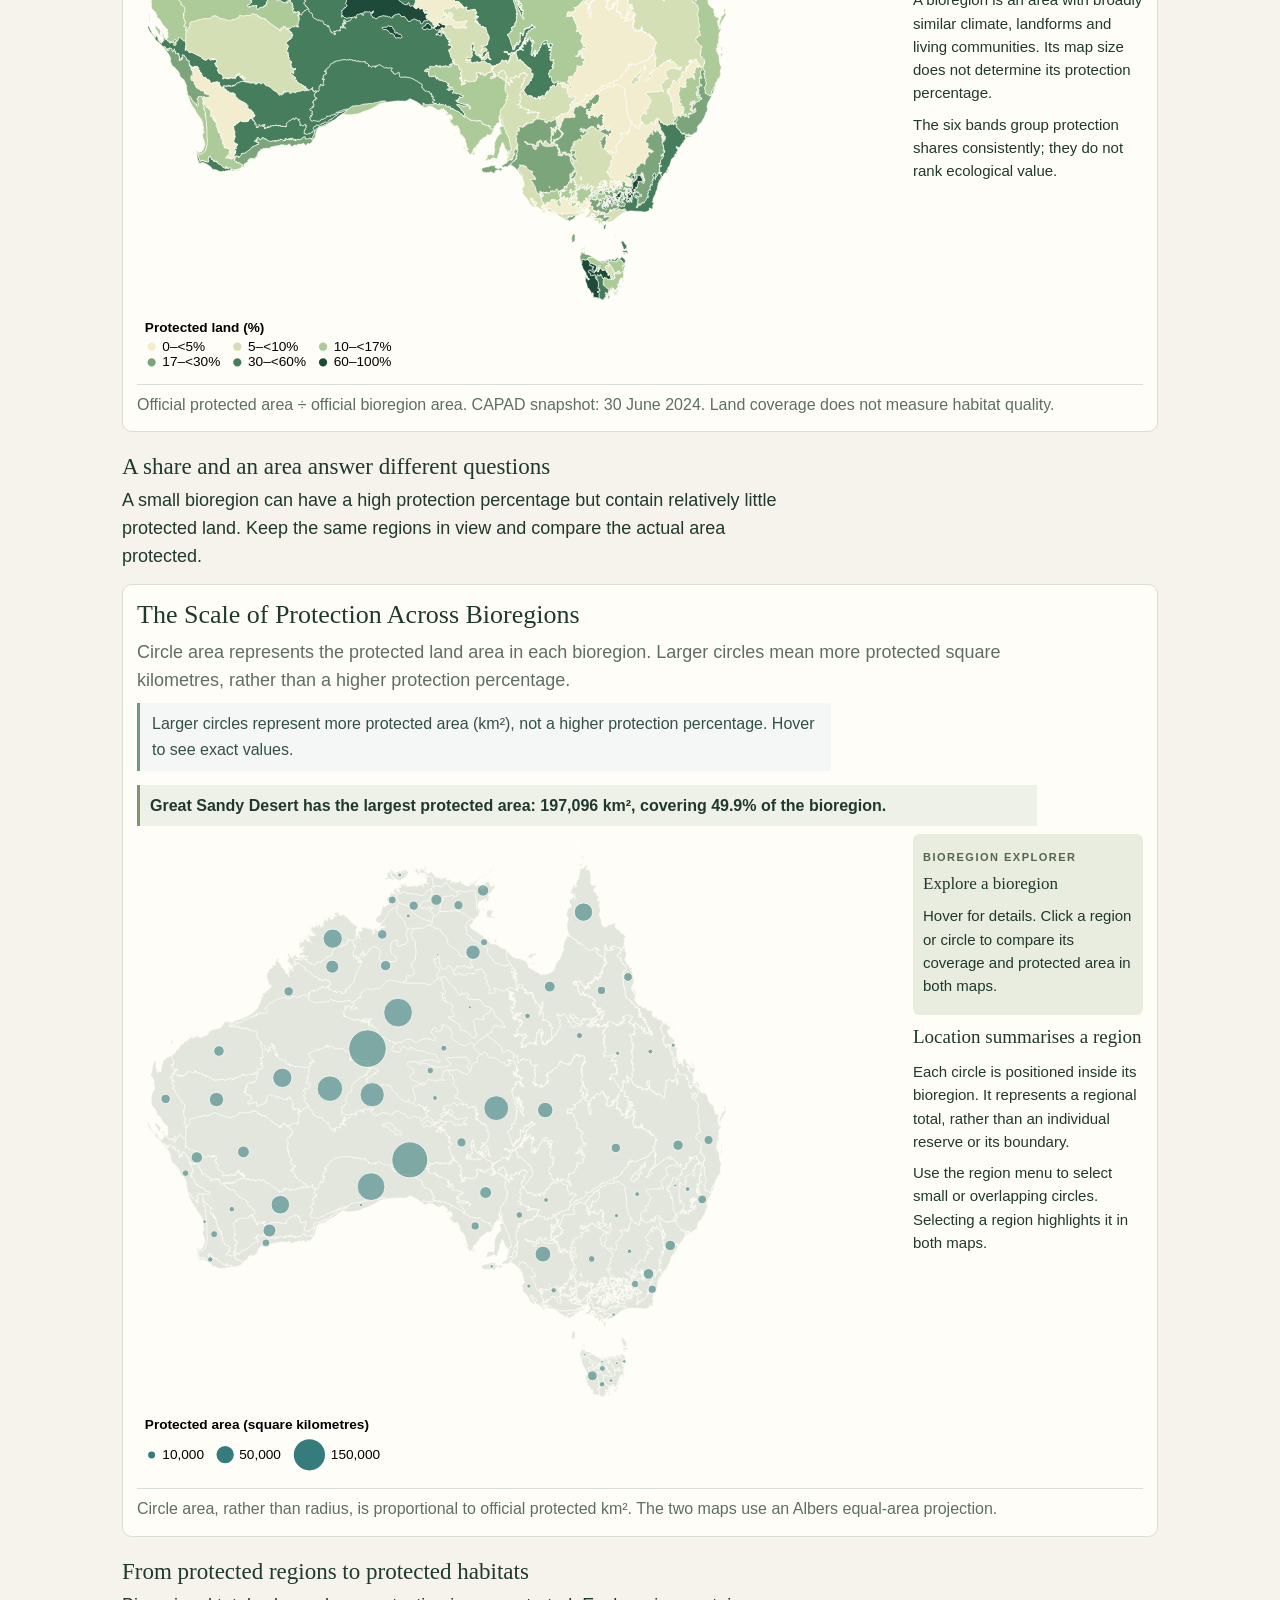
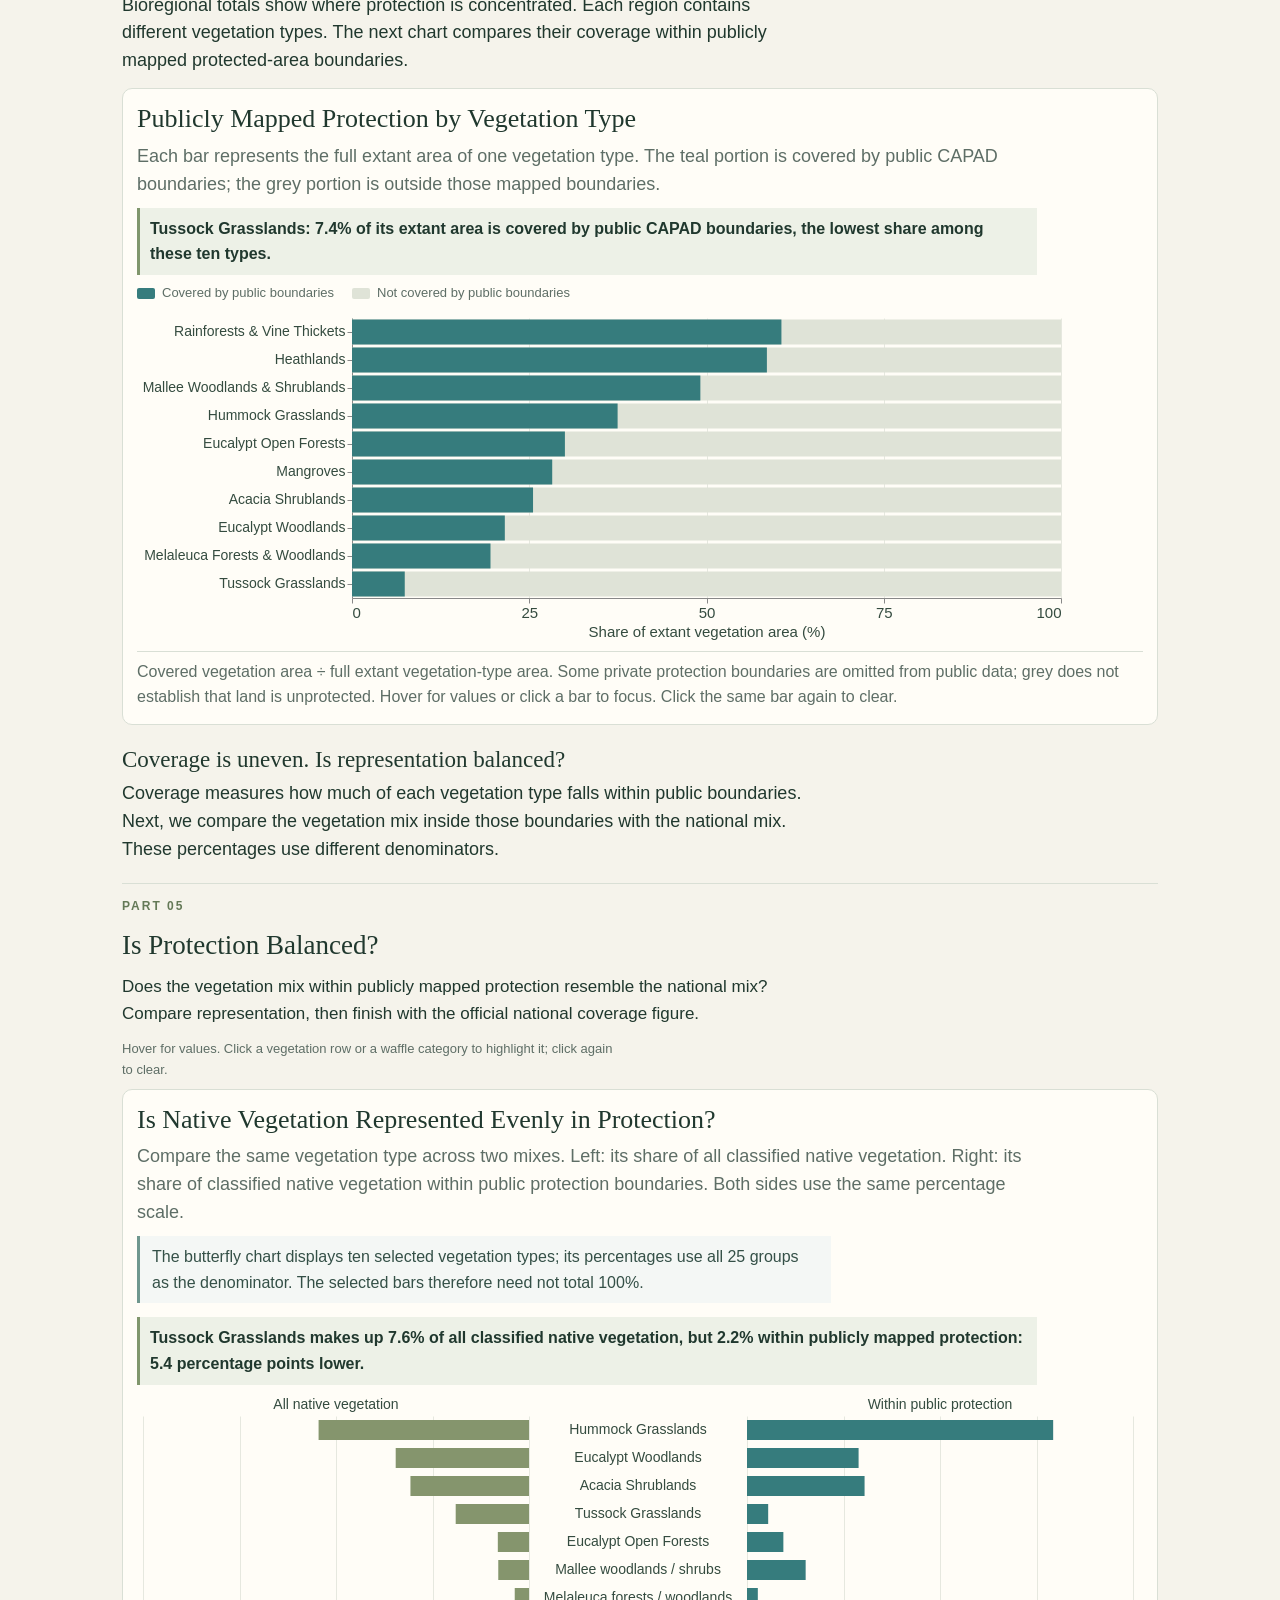
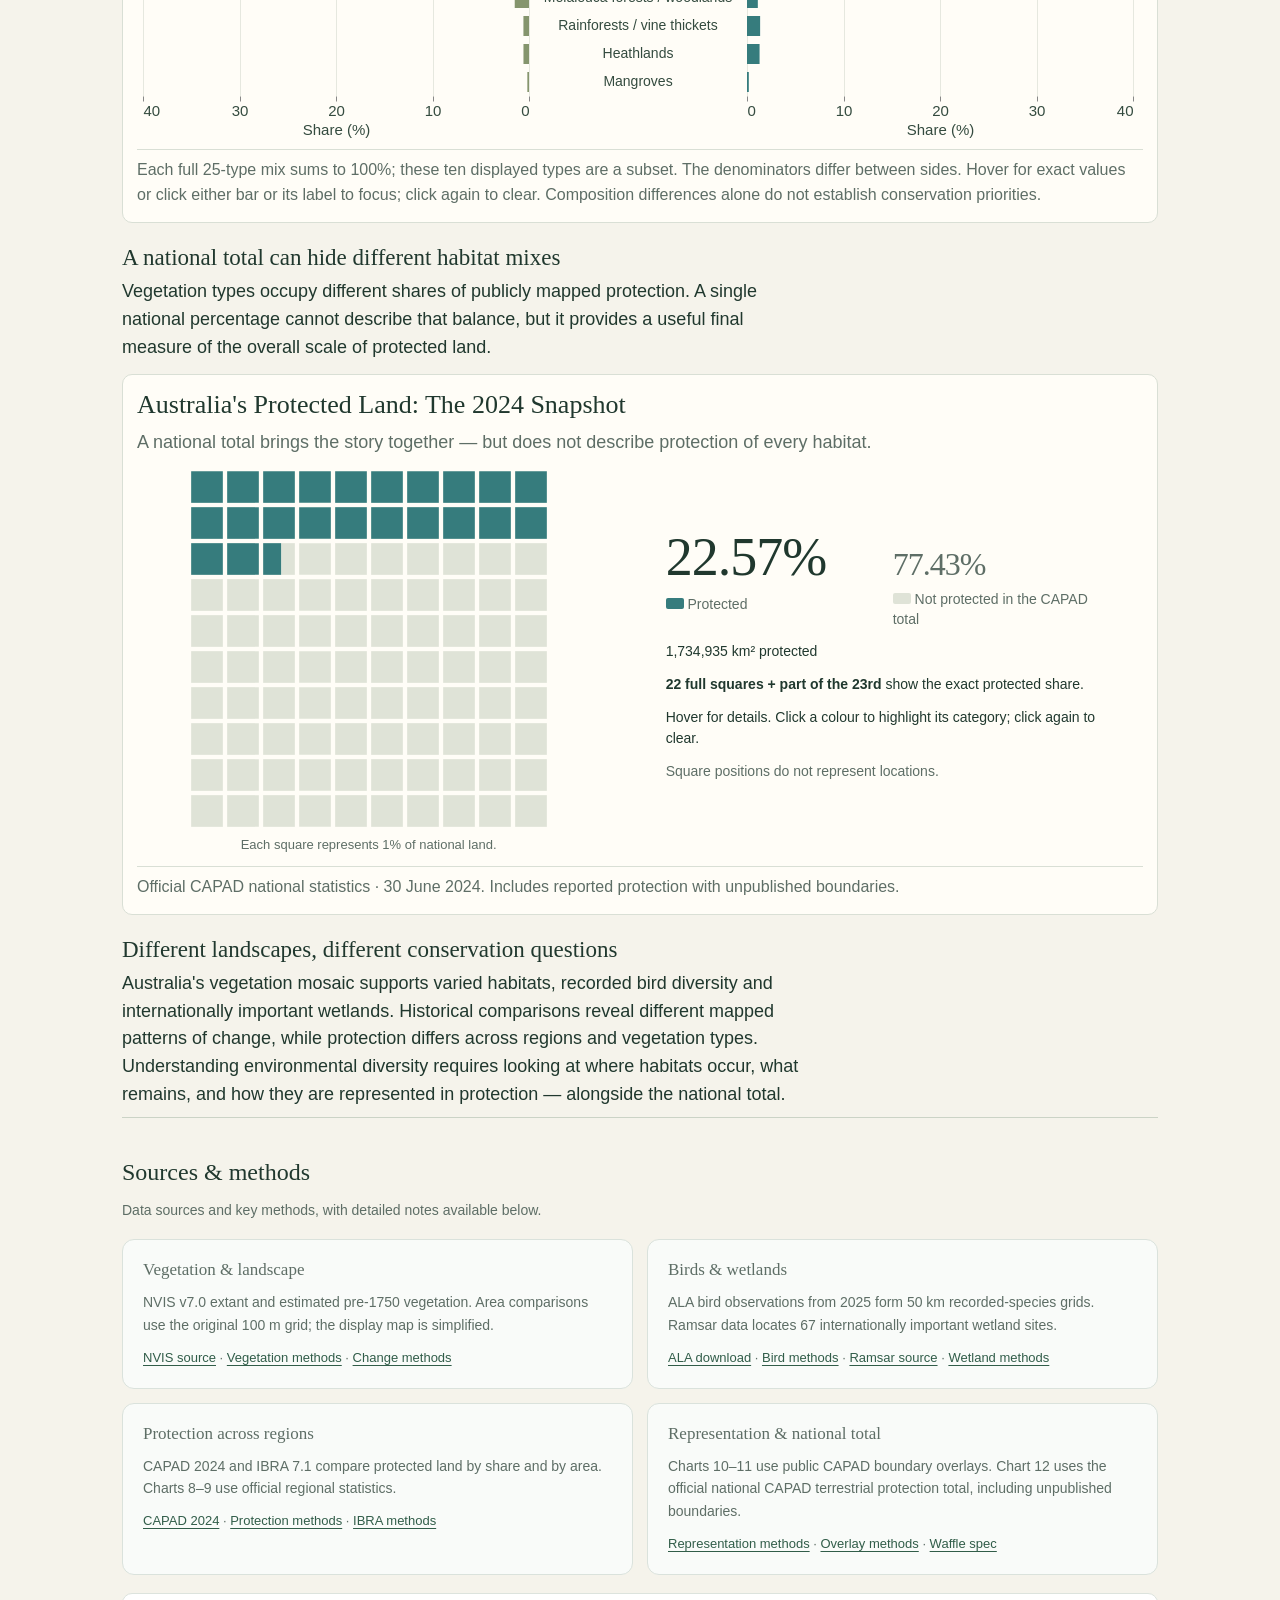
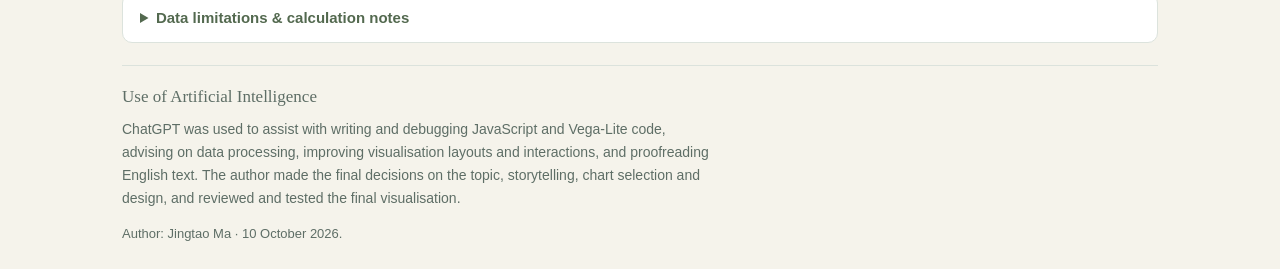
==== commit ce15eadd: "Refine sources and methods layout" ====
--- a/index.html
+++ b/index.html
@@ -41,5 +41,47 @@
 <div class="story-bridge"><h3>A national total can hide different habitat mixes</h3><p>Vegetation types occupy different shares of publicly mapped protection. A single national percentage cannot describe that balance, but it provides a useful final measure of the overall scale of protected land.</p></div>
 <article class="chart-card" id="chart-12"><div class="card-heading"><h2>Australia's Protected Land: The 2024 Snapshot</h2><p>A national total brings the story together — but does not describe protection of every habitat.</p></div><div class="waffle-layout waffle-two-column"><div class="waffle-figure"><div id="national-waffle" class="chart" aria-label="One hundred-cell waffle chart of official national protected land coverage"></div><p class="waffle-caption">Each square represents 1% of national land.</p></div><aside class="waffle-guide"><div class="waffle-numbers"><div class="waffle-primary"><strong id="national-protected-value"></strong><span><i class="coverage-key covered"></i> Protected</span></div><div class="waffle-secondary"><strong id="national-remainder-value"></strong><span><i class="coverage-key"></i> Not protected in the CAPAD total</span></div></div><p id="national-insight"></p><p><strong>22 full squares + part of the 23rd</strong> show the exact protected share.</p><p id="waffle-detail"></p><p class="chart-reading">Square positions do not represent locations.</p></aside></div><p class="method">Official CAPAD national statistics · 30 June 2024. Includes reported protection with unpublished boundaries.</p></article>
 <div class="story-bridge chapter-close"><h3>Different landscapes, different conservation questions</h3><p>Australia's vegetation mosaic supports varied habitats, recorded bird diversity and internationally important wetlands. Historical comparisons reveal different mapped patterns of change, while protection differs across regions and vegetation types. Understanding environmental diversity requires looking at where habitats occur, what remains, and how they are represented in protection — alongside the national total.</p></div></section>
-<footer><h2>Sources & methods</h2><p>Final comparisons: Chart 11 uses NVIS v7 extant vegetation composition and its deduplicated public CAPAD 2024 boundary overlay, with separate full 25-type denominators. Chart 12 uses the official CAPAD national terrestrial statistics and fills 22.565941% of its 100-cell area. See <a href="docs/BALANCE_METHODS.md">representation and national coverage methods</a> and readable Vega-Lite specifications for <a href="specs/chart11_representation_butterfly.vl.json">Chart 11</a> and <a href="specs/chart12_national_waffle.vl.json">Chart 12</a>.</p><p>Protection: <a href="https://www.dcceew.gov.au/environment/land/nrs/science/capad/2024" target="_blank" rel="noopener">DCCEEW CAPAD 2024</a>, snapshot 30 June 2024, with IBRA 7.1 boundaries. Charts 8–9 retain official region statistics; simplified boundaries are used only for display. Chart 10 uses the deduplicated public CAPAD boundary overlay on the original NVIS v7 extant 100 m grid. These scopes are distinct. See <a href="docs/PROTECTION_METHODS.md">protection methods</a> and readable Vega-Lite specifications for <a href="specs/chart08_protection_choropleth.vl.json">Chart 8</a>, <a href="specs/chart09_protection_symbols.vl.json">Chart 9</a> and <a href="specs/chart10_vegetation_protection.vl.json">Chart 10</a>.</p><p>Landscape comparisons: DCCEEW NVIS Version 7.0 Estimated Pre-1750 and Extant MVG rasters. Both charts use the common footprint with known categories in both themes. Unknown codes (0/99) are excluded. Historical row totals and extant column totals are computed across all known mapped classes before selecting native MVGs. Chart 7 uses the same-category diagonal of the spatial cross-tabulation, not the extant total from Chart 6. See <a href="docs/LANDSCAPE_METHODS.md">landscape comparison methods</a> and readable Vega-Lite specifications for <a href="specs/chart06_connected_dot.vl.json">Chart 6</a> and <a href="specs/chart07_lollipop.vl.json">Chart 7</a>.</p><p>Wetlands: <a href="https://www.dcceew.gov.au/water/wetlands/australian-ramsar-wetlands" target="_blank" rel="noopener">DCCEEW Australian Ramsar wetlands</a>, 67 sites in the downloaded spatial dataset (10 October 2026). Attribution: Commonwealth of Australia (DCCEEW), CC BY 4.0. See <a href="docs/ramsar_methods.md">site-location methods</a>. Ecological context: <a href="https://www.dcceew.gov.au/water/wetlands/publications/factsheet-wetlands-biodiversity" target="_blank" rel="noopener">DCCEEW: Wetlands and biodiversity</a>. Ramsar sites have not been joined to the bird grid, and designation does not measure protection coverage.</p><p>Bird observations: <a href="https://doi.org/10.26197/ala.cc780cc5-1f11-4bdd-81b0-82083cb6b0cf" target="_blank" rel="noopener">Atlas of Living Australia download</a>, observation year 2025. Species counts are distinct species identities retained by the cleaning workflow, aggregated into 50 km equal-area grids. Grid shapes are displayed in Mercator, so their apparent size varies with latitude. Grey outlines use IBRA 7.1 boundaries for geographic context.</p><details><summary>Bird data limitations and map coverage</summary><p>The retained download has 6,972,714 records in 2,438 populated grids; 87.95% have unspecified coordinate uncertainty. Values are recorded richness, not a complete census, corrected richness or an estimate of conservation value. The default view includes grids whose centres are within 110–156° E and 45–9° S (2,387 grids), including nearby marine locations. The broader view includes all downloaded grid locations, including offshore and external-territory records. Occurrence counts are retained exported rows, without deduplication by occurrence ID. A missing square is not evidence of absence. The minimum-record filter hides grids; it does not recompute their species counts. See <a href="docs/bird_source_metadata.json">download attribution</a> and <a href="docs/BIRD_MAP_METHODS.md">the bird-map methods</a>.</p></details><details class="processing-details"><summary>How to interpret the vegetation data</summary><ol><li>Display: approximately 5 km cells, sampled from the NVIS 100 m raster. Small coastal patches may disappear at this scale. Map cells are not used to calculate areas. Extant data have different observation dates across regions.</li><li>Area statistics use original 100 m NVIS cells in an equal-area projection. One cell equals one hectare. Percentages in tooltips use all 25 classified native groups nationwide as the denominator.</li><li>Each percentage divides the group's area by all 25 classified native groups in that state. It does not measure the percentage of the state's total land. The ten displayed groups are a subset; their percentages do not sum to 100% per column. Other Territories are omitted.</li></ol></details><p><a href="https://www.dcceew.gov.au/environment/environment-information-australia/national-vegetation-information-system/data-products" target="_blank" rel="noopener">DCCEEW: NVIS Version 7.0 data products</a> — extant MVG raster. Administrative boundaries: <a href="https://www.abs.gov.au/statistics/standards/australian-statistical-geography-standard-asgs-edition-4/latest-release" target="_blank" rel="noopener">ABS ASGS Edition 4</a>. See <a href="docs/SOURCES_AND_METHODS.md">the processing notes</a> for denominators and map simplification.</p><p>This section is a vegetation comparison, not a complete ecosystem inventory. Cleared, aquatic, unclassified and other non-comparison classes remain visible on the map but are excluded from the 25-group comparisons.</p><p class="credit">Author: Jingtao Ma · 10 October 2026.</p></footer>
+<footer class="sources-footer" id="sources-methods">
+  <div class="sources-header">
+    <h2>Sources &amp; methods</h2>
+    <p>Data sources and key methods, with detailed notes available below.</p>
+  </div>
+  <div class="sources-grid">
+    <section class="source-card">
+      <h3>Vegetation &amp; landscape</h3>
+      <p>NVIS v7.0 extant and estimated pre-1750 vegetation. Area comparisons use the original 100 m grid; the display map is simplified.</p>
+      <p class="source-links"><a href="https://www.dcceew.gov.au/environment/environment-information-australia/national-vegetation-information-system/data-products" target="_blank" rel="noopener">NVIS source</a> · <a href="docs/SOURCES_AND_METHODS.md">Vegetation methods</a> · <a href="docs/LANDSCAPE_METHODS.md">Change methods</a></p>
+    </section>
+    <section class="source-card">
+      <h3>Birds &amp; wetlands</h3>
+      <p>ALA bird observations from 2025 form 50 km recorded-species grids. Ramsar data locates 67 internationally important wetland sites.</p>
+      <p class="source-links"><a href="https://doi.org/10.26197/ala.cc780cc5-1f11-4bdd-81b0-82083cb6b0cf" target="_blank" rel="noopener">ALA download</a> · <a href="docs/BIRD_MAP_METHODS.md">Bird methods</a> · <a href="https://www.dcceew.gov.au/water/wetlands/australian-ramsar-wetlands" target="_blank" rel="noopener">Ramsar source</a> · <a href="docs/ramsar_methods.md">Wetland methods</a></p>
+    </section>
+    <section class="source-card">
+      <h3>Protection across regions</h3>
+      <p>CAPAD 2024 and IBRA 7.1 compare protected land by share and by area. Charts 8–9 use official regional statistics.</p>
+      <p class="source-links"><a href="https://www.dcceew.gov.au/environment/land/nrs/science/capad/2024" target="_blank" rel="noopener">CAPAD 2024</a> · <a href="docs/PROTECTION_METHODS.md">Protection methods</a> · <a href="docs/ibra_methods.md">IBRA methods</a></p>
+    </section>
+    <section class="source-card">
+      <h3>Representation &amp; national total</h3>
+      <p>Charts 10–11 use public CAPAD boundary overlays. Chart 12 uses the official national CAPAD terrestrial protection total, including unpublished boundaries.</p>
+      <p class="source-links"><a href="docs/BALANCE_METHODS.md">Representation methods</a> · <a href="docs/PROTECTION_METHODS.md">Overlay methods</a> · <a href="specs/chart12_national_waffle.vl.json">Waffle spec</a></p>
+    </section>
+  </div>
+  <details class="source-technical"><summary>Data limitations &amp; calculation notes</summary>
+    <div class="source-technical-grid">
+      <p><strong>Vegetation.</strong> About 5 km sampled display cells are not used for area statistics. Mapped native vegetation percentages use all 25 classified groups; ten are displayed. In state comparisons the denominator is classified native vegetation, not total state land. Estimated pre-1750 and extant datasets are not an annual time series. Same-category retention measures spatial overlap, not habitat condition.</p>
+      <p><strong>Birds &amp; wetlands.</strong> Recorded richness depends on observation effort; missing grids do not mean zero birds. The grid filter changes which cells appear, not their species counts. Ramsar points show site locations rather than boundaries, and are not joined to the bird grids.</p>
+      <p><strong>Protection.</strong> Charts 8–9 use official regional statistics; map geometry is simplified for display. Public CAPAD boundaries do not capture every reported protected area. Coverage does not measure habitat quality. Chart 11 compares compositions with separate 25-group denominators; Chart 12 uses the national official statistic.</p>
+      <p><strong>Reproducibility.</strong> Full datasets, transformations and attribution details are available in the linked method files. Readable Vega-Lite chart definitions are in the <a href="https://github.com/MikasaMark6/FIT3179-DV2-Australian_Ecosystems/tree/main/specs" target="_blank" rel="noopener">specifications folder</a>.</p>
+    </div>
+  </details>
+  <div class="sources-bottom">
+    <section class="sources-ai">
+      <h3>Use of Artificial Intelligence</h3>
+      <p>ChatGPT was used to assist with writing and debugging JavaScript and Vega-Lite code, advising on data processing, improving visualisation layouts and interactions, and proofreading English text. The author made the final decisions on the topic, storytelling, chart selection and design, and reviewed and tested the final visualisation.</p>
+    </section>
+    <p class="credit">Author: Jingtao Ma · 10 October 2026.</p>
+  </div>
+</footer>
 </main></body></html>
--- a/styles.css
+++ b/styles.css
@@ -257,3 +257,24 @@
 
 /* DV2: readable bridge-text line length; charts retain full width */
 .story-bridge p{max-width:68ch}
+
+
+/* DV2 compact sources layout v1 */
+.sources-footer{padding-top:28px}
+.sources-header{margin-bottom:18px}
+.sources-header p{max-width:66ch;margin:6px 0 0;color:var(--muted,#63736b)}
+.sources-grid{display:grid;grid-template-columns:repeat(2,minmax(0,1fr));gap:14px;margin:18px 0}
+.source-card{min-width:0;padding:19px 20px;border:1px solid #dae2dc;border-radius:12px;background:#f9fbf9}
+.source-card h3,.sources-ai h3{font-size:17px;line-height:1.35;margin:0 0 9px}
+.source-card p{font-size:14px;line-height:1.62;margin:0 0 10px;max-width:none}
+.source-card .source-links{margin:0;font-size:13px;line-height:1.7}
+.source-links a{white-space:normal;overflow-wrap:anywhere}
+.source-technical{border:1px solid #dce3dd;border-radius:10px;padding:12px 17px;margin:17px 0;background:#fff}
+.source-technical summary{cursor:pointer;font-weight:650;font-size:15px}
+.source-technical-grid{display:grid;grid-template-columns:repeat(2,minmax(0,1fr));column-gap:22px;row-gap:7px;margin-top:12px}
+.source-technical-grid p{font-size:13px;line-height:1.65;margin:0 0 10px}
+.sources-bottom{border-top:1px solid #dbe2dc;margin-top:22px;padding-top:20px}
+.sources-ai{max-width:76ch}
+.sources-ai p{font-size:14px;line-height:1.65;margin:0 0 14px}
+.sources-footer .credit{margin:14px 0 0;font-size:13px}
+@media(max-width:750px){.sources-grid,.source-technical-grid{grid-template-columns:minmax(0,1fr)}.source-card{padding:15px 16px}}
